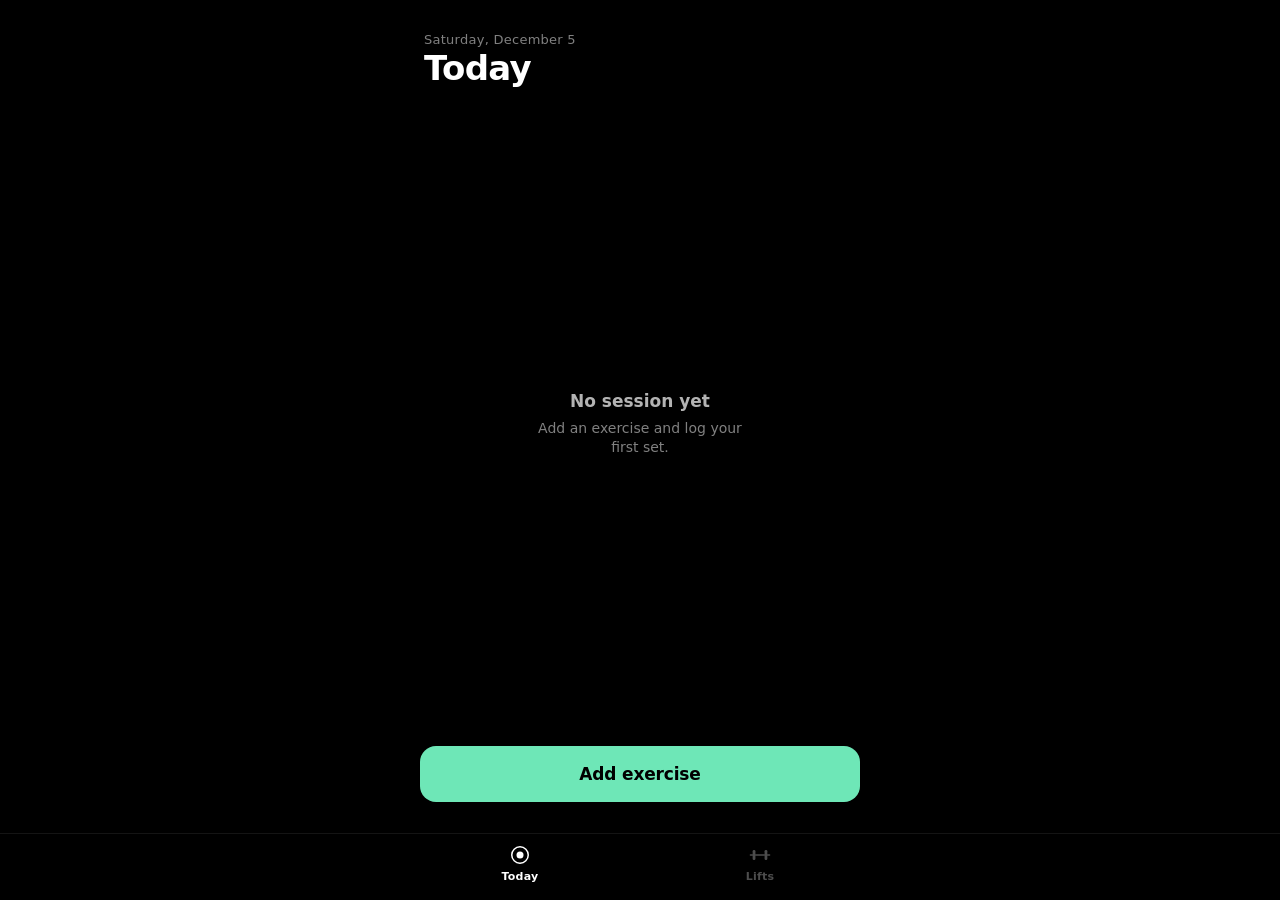
==== public/tiles/train.html @ d694b8c1 "Add offline workout app and wire it into the Train dashboard tile - index.html: single-file offline " ====
<!doctype html>
<html lang="en">
<head>
  <meta charset="utf-8" />
  <meta name="viewport" content="width=device-width, initial-scale=1, viewport-fit=cover" />
  <meta name="theme-color" content="#000000" />
  <title>Workout</title>
  <style>
    /* ---- Theme tokens ---------------------------------------------------- */
    :root {
      --bg: #000000;
      --mint: #6EE7B7;
      --mint-soft: rgba(110, 231, 183, 0.10);
      --amber: #FBBF24;
      --amber-soft: rgba(251, 191, 36, 0.10);
      --text: #FFFFFF;
      --muted: rgba(255, 255, 255, 0.5);
      --faint: rgba(255, 255, 255, 0.3);
      --hairline: rgba(255, 255, 255, 0.08);
      --card: rgba(255, 255, 255, 0.03);
      --radius: 18px;
      --pad: 20px;
      font-family: 'Inter', -apple-system, BlinkMacSystemFont, 'Segoe UI', system-ui, sans-serif;
    }

    * { box-sizing: border-box; -webkit-tap-highlight-color: transparent; }

    html, body {
      margin: 0;
      padding: 0;
      background: var(--bg);
      color: var(--text);
      min-height: 100%;
    }

    body {
      font-family: inherit;
      -webkit-font-smoothing: antialiased;
      text-rendering: optimizeLegibility;
      overscroll-behavior-y: none;
    }

    button {
      font-family: inherit;
      color: inherit;
      background: none;
      border: none;
      padding: 0;
      cursor: pointer;
    }
    button:active { opacity: 0.7; }

    input {
      font-family: inherit;
      color: var(--text);
      background: none;
      border: none;
      outline: none;
    }

    /* ---- App frame ------------------------------------------------------- */
    .app {
      max-width: 480px;
      margin: 0 auto;
      min-height: 100dvh;
      padding: max(env(safe-area-inset-top), 8px) var(--pad)
               calc(max(env(safe-area-inset-bottom), 12px) + 86px);
      display: flex;
      flex-direction: column;
    }
    .app.no-tabs { padding-bottom: max(env(safe-area-inset-bottom), 28px); }

    main { flex: 1; display: flex; flex-direction: column; }

    /* ---- Title bars ------------------------------------------------------ */
    .titlebar { padding: 24px 4px 20px; }

    .titlebar .eyebrow {
      font-size: 13px;
      font-weight: 500;
      letter-spacing: 0.02em;
      color: var(--muted);
      margin: 0 0 4px;
    }

    .titlebar h1 {
      font-size: 34px;
      font-weight: 800;
      letter-spacing: -0.02em;
      margin: 0;
      line-height: 1.05;
      overflow-wrap: anywhere;
    }

    .backbtn {
      display: inline-flex;
      align-items: center;
      gap: 2px;
      min-height: 44px;
      padding: 0 4px;
      margin: 8px 0 0 -4px;
      font-size: 15px;
      font-weight: 500;
      color: var(--muted);
    }
    .backbtn svg { display: block; }

    /* ---- Tab bar ---------------------------------------------------------- */
    .tabbar {
      position: fixed;
      left: 0; right: 0; bottom: 0;
      z-index: 5;
      background: rgba(0, 0, 0, 0.92);
      backdrop-filter: blur(16px);
      -webkit-backdrop-filter: blur(16px);
      border-top: 1px solid var(--hairline);
    }
    .tabbar .inner {
      max-width: 480px;
      margin: 0 auto;
      display: grid;
      grid-template-columns: 1fr 1fr;
      padding-bottom: max(env(safe-area-inset-bottom), 8px);
    }
    .tabbar button {
      display: flex;
      flex-direction: column;
      align-items: center;
      gap: 4px;
      padding: 10px 0 6px;
      font-size: 11px;
      font-weight: 600;
      letter-spacing: 0.02em;
      color: var(--faint);
      min-height: 58px;
    }
    .tabbar button.on { color: var(--text); }
    .tabbar svg { display: block; }

    /* ---- Cards ------------------------------------------------------------ */
    .card {
      background: var(--card);
      border: 1px solid var(--hairline);
      border-radius: var(--radius);
      padding: 18px;
      margin-bottom: 16px;
    }

    .card-label {
      font-size: 12px;
      font-weight: 600;
      letter-spacing: 0.08em;
      text-transform: uppercase;
      color: var(--faint);
      margin: 0 0 14px;
    }

    /* ---- Lifts list -------------------------------------------------------- */
    .ex-row {
      display: flex;
      align-items: center;
      width: 100%;
      text-align: left;
      gap: 14px;
      background: var(--card);
      border: 1px solid var(--hairline);
      border-radius: var(--radius);
      padding: 18px;
      margin-bottom: 12px;
      min-height: 76px;
    }
    .ex-row .ex-name { font-size: 17px; font-weight: 600; letter-spacing: -0.01em; }
    .ex-row .ex-sub { font-size: 13px; color: var(--muted); margin-top: 3px; }
    .ex-row .ex-main { flex: 1; min-width: 0; }
    .ex-row .ex-best { text-align: right; flex-shrink: 0; }
    .ex-row .ex-best .num {
      font-size: 20px; font-weight: 700; letter-spacing: -0.01em;
      font-variant-numeric: tabular-nums;
    }
    .ex-row .ex-best .lbl {
      font-size: 11px; font-weight: 500; letter-spacing: 0.06em;
      text-transform: uppercase; color: var(--faint); margin-top: 2px;
    }
    .ex-row .chev { color: var(--faint); flex-shrink: 0; }

    /* ---- Buttons ----------------------------------------------------------- */
    .btn-primary {
      display: block;
      width: 100%;
      min-height: 56px;
      border-radius: 16px;
      background: var(--mint);
      color: #000;
      font-size: 17px;
      font-weight: 700;
      letter-spacing: -0.01em;
    }

    .btn-outline {
      display: block;
      width: 100%;
      min-height: 56px;
      border-radius: 16px;
      border: 1px solid var(--hairline);
      color: var(--muted);
      font-size: 16px;
      font-weight: 600;
    }

    .btn-quiet {
      display: block;
      width: 100%;
      min-height: 48px;
      font-size: 14px;
      font-weight: 500;
      color: var(--faint);
      margin-top: 8px;
    }

    /* ---- Session (Today) cards ---------------------------------------------- */
    .sess-card { padding: 6px 18px; }

    .sess-head {
      display: flex;
      align-items: center;
      gap: 8px;
      width: 100%;
      text-align: left;
      padding: 14px 0;
      min-height: 64px;
    }
    .sess-head .t { flex: 1; min-width: 0; }
    .sess-head .nm { font-size: 17px; font-weight: 600; letter-spacing: -0.01em; }
    .sess-head .sb { font-size: 13px; color: var(--muted); margin-top: 3px; font-variant-numeric: tabular-nums; }
    .icon-btn {
      width: 44px;
      min-height: 44px;
      display: flex;
      align-items: center;
      justify-content: center;
      color: var(--faint);
      flex-shrink: 0;
      margin-right: -10px;
    }

    .sess-sets { padding-bottom: 6px; }
    .sess-logger { padding: 4px 0 16px; }

    /* ---- Set rows & badges ----------------------------------------------------- */
    .set-row {
      display: flex;
      align-items: center;
      gap: 10px;
      min-height: 52px;
      padding: 4px 12px;
      margin: 2px -12px;
      border-radius: 12px;
    }
    .set-row .set-num {
      font-size: 19px;
      font-weight: 700;
      letter-spacing: -0.01em;
      font-variant-numeric: tabular-nums;
    }
    .set-row .set-sp { flex: 1; }
    .set-row .set-time {
      font-size: 12px;
      color: var(--faint);
      font-variant-numeric: tabular-nums;
    }
    .set-row .set-del {
      width: 44px;
      min-height: 44px;
      margin-right: -14px;
      font-size: 15px;
      color: rgba(255, 255, 255, 0.22);
    }

    .badge {
      font-size: 10px;
      font-weight: 700;
      letter-spacing: 0.1em;
      border-radius: 999px;
      padding: 4px 9px;
      flex-shrink: 0;
    }
    .badge.pr    { color: var(--amber); border: 1px solid rgba(251, 191, 36, 0.4); }
    .badge.beat  { color: var(--mint);  border: 1px solid rgba(110, 231, 183, 0.4); }
    .badge.quiet { color: var(--faint); border: 1px solid var(--hairline); }

    .set-row.g-pr   { background: var(--amber-soft); }
    .set-row.g-pr .set-num   { color: var(--amber); }
    .set-row.g-beat { background: var(--mint-soft); }
    .set-row.g-beat .set-num { color: var(--mint); }

    @keyframes flashMint  { 0% { transform: scale(0.97); background: rgba(110, 231, 183, 0.30); } 100% { transform: scale(1); background: var(--mint-soft); } }
    @keyframes flashAmber { 0% { transform: scale(0.97); background: rgba(251, 191, 36, 0.30); } 100% { transform: scale(1); background: var(--amber-soft); } }
    @keyframes flashPlain { 0% { transform: scale(0.98); background: rgba(255, 255, 255, 0.08); } 100% { transform: scale(1); background: transparent; } }
    .set-row.fl-beat  { animation: flashMint  0.6s cubic-bezier(0.2, 0.8, 0.2, 1); }
    .set-row.fl-pr    { animation: flashAmber 0.6s cubic-bezier(0.2, 0.8, 0.2, 1); }
    .set-row.fl-quiet { animation: flashPlain 0.5s cubic-bezier(0.2, 0.8, 0.2, 1); }

    /* ---- Logger fields ------------------------------------------------------------ */
    .chip {
      display: inline-flex;
      align-items: baseline;
      gap: 7px;
      border: 1px solid var(--hairline);
      border-radius: 999px;
      padding: 8px 14px;
      margin-bottom: 16px;
      font-size: 13px;
      color: var(--muted);
    }
    .chip b {
      font-size: 15px;
      font-weight: 700;
      color: var(--text);
      font-variant-numeric: tabular-nums;
    }

    .field { margin-bottom: 14px; }
    .field-head {
      display: flex;
      align-items: center;
      justify-content: space-between;
      margin-bottom: 8px;
    }
    .field-label {
      font-size: 12px;
      font-weight: 600;
      letter-spacing: 0.08em;
      text-transform: uppercase;
      color: var(--faint);
    }

    .seg {
      display: inline-flex;
      border: 1px solid var(--hairline);
      border-radius: 10px;
      overflow: hidden;
    }
    .seg button {
      min-width: 44px;
      min-height: 32px;
      padding: 0 10px;
      font-size: 12px;
      font-weight: 600;
      color: var(--faint);
    }
    .seg button.on { background: rgba(255, 255, 255, 0.08); color: var(--text); }

    .stepper { display: flex; align-items: stretch; gap: 10px; }
    .stepper .stp {
      width: 56px;
      min-height: 54px;
      flex-shrink: 0;
      border: 1px solid var(--hairline);
      border-radius: 14px;
      font-size: 26px;
      font-weight: 500;
      color: var(--muted);
      line-height: 1;
    }
    .stepper input {
      flex: 1;
      min-width: 0;
      text-align: center;
      font-size: 28px;
      font-weight: 800;
      letter-spacing: -0.01em;
      font-variant-numeric: tabular-nums;
      border: 1px solid var(--hairline);
      border-radius: 14px;
      min-height: 54px;
    }

    /* ---- Progress / chart ---------------------------------------------------- */
    .readout { margin-bottom: 6px; }
    .readout .ro-num {
      font-size: 34px;
      font-weight: 800;
      letter-spacing: -0.02em;
      color: var(--mint);
      font-variant-numeric: tabular-nums;
      line-height: 1.1;
    }
    .readout .ro-sub { font-size: 13px; color: var(--muted); margin-top: 3px; }

    .chart-wrap {
      touch-action: none;
      user-select: none;
      -webkit-user-select: none;
      margin: 4px -4px 6px;
    }
    .chart-wrap svg { display: block; }

    .stats {
      display: grid;
      grid-template-columns: 1fr 1fr;
      gap: 12px;
      margin-top: 14px;
      padding-top: 16px;
      border-top: 1px solid var(--hairline);
    }
    .stat .lbl {
      font-size: 11px;
      font-weight: 600;
      letter-spacing: 0.08em;
      text-transform: uppercase;
      color: var(--faint);
      margin-bottom: 4px;
    }
    .stat .num {
      font-size: 24px;
      font-weight: 800;
      letter-spacing: -0.01em;
      font-variant-numeric: tabular-nums;
    }
    .stat .num.win { color: var(--mint); }
    .stat .sub { font-size: 12px; color: var(--muted); margin-top: 2px; }

    /* ---- History ---------------------------------------------------------------- */
    .day-head {
      font-size: 12px;
      font-weight: 600;
      letter-spacing: 0.08em;
      text-transform: uppercase;
      color: var(--faint);
      margin: 18px 0 4px;
    }
    .day-head:first-child { margin-top: 0; }

    /* ---- Celebration -------------------------------------------------------------- */
    @keyframes rise {
      from { opacity: 0; transform: translateY(14px); }
      to   { opacity: 1; transform: none; }
    }
    .rise { animation: rise 0.55s cubic-bezier(0.2, 0.8, 0.2, 1) both; }

    .cele-head { padding: 56px 4px 28px; }
    .cele-head .eyebrow {
      font-size: 13px;
      font-weight: 600;
      letter-spacing: 0.1em;
      text-transform: uppercase;
      color: var(--muted);
      margin: 0 0 6px;
    }
    .cele-head h1 {
      font-size: 40px;
      font-weight: 800;
      letter-spacing: -0.02em;
      margin: 0;
      line-height: 1.05;
    }

    .cele-vol { padding: 0 4px 28px; }
    .cele-vol .num {
      font-size: 56px;
      font-weight: 800;
      letter-spacing: -0.03em;
      color: var(--mint);
      font-variant-numeric: tabular-nums;
      line-height: 1;
    }
    .cele-vol .lbl { font-size: 14px; color: var(--muted); margin-top: 8px; }

    .cele-row {
      display: flex;
      align-items: center;
      gap: 12px;
      min-height: 56px;
      padding: 8px 0;
    }
    .cele-row + .cele-row { border-top: 1px solid var(--hairline); }
    .cele-row .nm { flex: 1; min-width: 0; font-size: 15px; font-weight: 600; }
    .cele-row .val {
      font-size: 17px;
      font-weight: 700;
      font-variant-numeric: tabular-nums;
      text-align: right;
    }
    .cele-row .val .from {
      font-size: 13px;
      font-weight: 500;
      color: var(--faint);
      margin-right: 8px;
    }
    .cele-row .val.c-pr   { color: var(--amber); }
    .cele-row .val.c-beat { color: var(--mint); }
    .cele-row .sub { font-size: 12px; color: var(--muted); margin-top: 2px; font-weight: 400; }

    /* ---- Empty state -------------------------------------------------------------- */
    .empty {
      flex: 1;
      display: flex;
      flex-direction: column;
      align-items: center;
      justify-content: center;
      text-align: center;
      gap: 8px;
      padding: 48px 24px;
      color: var(--muted);
    }
    .empty .empty-title { font-size: 17px; font-weight: 600; color: rgba(255, 255, 255, 0.7); }
    .empty .empty-sub { font-size: 14px; max-width: 26ch; line-height: 1.4; }

    .quiet-note {
      font-size: 13px;
      color: var(--faint);
      text-align: center;
      padding: 10px 0;
    }

    /* ---- Bottom sheet --------------------------------------------------------------- */
    .overlay { position: fixed; inset: 0; background: rgba(0, 0, 0, 0.6); z-index: 10; }
    .sheet {
      position: fixed;
      left: 0; right: 0; bottom: 0;
      max-width: 480px;
      margin: 0 auto;
      background: #000;
      border: 1px solid var(--hairline);
      border-bottom: none;
      border-radius: 24px 24px 0 0;
      padding: 24px var(--pad) max(env(safe-area-inset-bottom), 28px);
      z-index: 11;
      max-height: 80dvh;
      overflow-y: auto;
    }
    .sheet h2 { font-size: 21px; font-weight: 700; letter-spacing: -0.01em; margin: 0 0 18px; }
    .sheet .name-input {
      width: 100%;
      min-height: 56px;
      border: 1px solid var(--hairline);
      border-radius: 14px;
      padding: 0 16px;
      font-size: 17px;
      font-weight: 600;
      margin-bottom: 16px;
    }
    .sheet .name-input::placeholder { color: var(--faint); font-weight: 400; }
    .sheet .lib-row {
      display: flex;
      align-items: center;
      width: 100%;
      text-align: left;
      gap: 12px;
      min-height: 56px;
      padding: 6px 2px;
      border-bottom: 1px solid var(--hairline);
    }
    .sheet .lib-row .nm { flex: 1; font-size: 16px; font-weight: 600; }
    .sheet .sect {
      font-size: 11px;
      font-weight: 600;
      letter-spacing: 0.08em;
      text-transform: uppercase;
      color: var(--faint);
      margin: 18px 0 8px;
    }
    .sugg { display: flex; flex-wrap: wrap; gap: 8px; margin-bottom: 20px; }
    .sugg button {
      border: 1px solid var(--hairline);
      border-radius: 999px;
      padding: 0 16px;
      min-height: 42px;
      font-size: 14px;
      font-weight: 500;
      color: var(--muted);
    }

    /* ---- Exercise library ---------------------------------------------------------- */
    .sheet.lib { padding-top: 0; }
    .lib-head {
      position: sticky;
      top: 0;
      background: #000;
      padding: 22px 0 10px;
      margin-bottom: 2px;
      z-index: 3;
    }
    .lib-head h2 { margin: 0 0 12px; }
    .lib-searchwrap { position: relative; }
    .lib-search {
      width: 100%;
      min-height: 50px;
      border: 1px solid var(--hairline);
      border-radius: 14px;
      padding: 0 44px 0 16px;
      font-size: 16px;
      font-weight: 500;
      background: rgba(255, 255, 255, 0.03);
    }
    .lib-search::placeholder { color: var(--faint); font-weight: 400; }
    .lib-searchwrap svg {
      position: absolute;
      right: 15px; top: 50%;
      transform: translateY(-50%);
      color: var(--faint);
      pointer-events: none;
    }
    .lib-row .grp { display: block; font-size: 12px; color: var(--faint); margin-top: 3px; font-weight: 500; }
    .lib-row .go { color: var(--faint); flex-shrink: 0; }
    .lib-empty { color: var(--muted); font-size: 14px; padding: 18px 2px; line-height: 1.4; }
    .lib-create { margin-top: 14px; }

    /* ---- Exercise info (how-to + diagram) ------------------------------------------- */
    .info-back {
      display: inline-flex;
      align-items: center;
      gap: 4px;
      min-height: 40px;
      margin: -2px 0 4px -2px;
      font-size: 14px;
      font-weight: 500;
      color: var(--muted);
    }
    .info-title { font-size: 23px; font-weight: 800; letter-spacing: -0.02em; margin: 2px 0 3px; }
    .info-sub { font-size: 13px; font-weight: 600; color: var(--mint); margin-bottom: 8px; }
    .figs { display: flex; justify-content: center; gap: 26px; padding: 10px 0 16px; }
    .fig { display: flex; flex-direction: column; align-items: center; gap: 7px; }
    .fig svg { height: 150px; width: auto; display: block; }
    .fig .cap {
      font-size: 10px; font-weight: 700; letter-spacing: 0.12em;
      text-transform: uppercase; color: var(--faint);
    }
    .how { list-style: none; counter-reset: step; padding: 0; margin: 4px 0 22px; }
    .how li {
      counter-increment: step;
      display: flex;
      align-items: flex-start;
      gap: 13px;
      padding: 12px 0;
      border-top: 1px solid var(--hairline);
      font-size: 15px;
      line-height: 1.45;
      color: rgba(255, 255, 255, 0.85);
    }
    .how li:first-child { border-top: none; }
    .how li::before {
      content: counter(step);
      flex-shrink: 0;
      width: 26px; height: 26px;
      border-radius: 999px;
      border: 1px solid rgba(110, 231, 183, 0.4);
      color: var(--mint);
      font-size: 13px; font-weight: 700;
      display: flex; align-items: center; justify-content: center;
    }
    .info-note { font-size: 14px; color: var(--muted); line-height: 1.4; padding: 6px 0 22px; }
  </style>
</head>
<body>
  <div class="app" id="app"></div>

  <script>
  'use strict';

  /* ================= Data ================= */

  const KEY = 'workout.v1';
  const SUGGESTIONS = ['Bench Press', 'Squat', 'Deadlift', 'Overhead Press', 'Barbell Row', 'Pull-Up'];

  // Ordered muscle groups for the library.
  const GROUPS = ['Chest', 'Back', 'Legs', 'Shoulders', 'Arms', 'Core'];

  // Built-in exercise library: name, group, worked muscles (diagram keys), a one-line
  // muscle summary, and a 3-step how-to. Muscle keys map to regions in bodyDiagram().
  const CATALOG = [
    // ---- Chest ----
    { name: 'Bench Press', group: 'Chest', muscles: ['chest', 'triceps'], sub: 'Chest · Triceps',
      how: ['Lie flat and grip the bar just wider than your shoulders.', 'Lower it to your mid-chest with elbows tucked to about 45°.', 'Press up and slightly back until your arms lock out.'] },
    { name: 'Incline Bench Press', group: 'Chest', muscles: ['chest', 'delts'], sub: 'Upper Chest · Shoulders',
      how: ['Set the bench to about 30° and grip slightly wider than your shoulders.', 'Lower the bar to your upper chest.', 'Drive up until your arms are straight over your collarbone.'] },
    { name: 'Dumbbell Press', group: 'Chest', muscles: ['chest', 'triceps'], sub: 'Chest · Triceps',
      how: ['Lie back holding a dumbbell in each hand at chest level.', 'Press both up until they nearly touch overhead.', 'Lower under control until you feel a stretch.'] },
    { name: 'Push-Up', group: 'Chest', muscles: ['chest', 'triceps', 'abs'], sub: 'Chest · Core',
      how: ['Hands under your shoulders, body in one straight line.', 'Lower until your chest is just above the floor.', 'Push back up without letting your hips sag.'] },
    { name: 'Chest Fly', group: 'Chest', muscles: ['chest'], sub: 'Chest',
      how: ['Lie back holding a dumbbell in each hand above your chest.', 'Open your arms wide in an arc with a slight elbow bend.', 'Squeeze your chest to bring them back together.'] },
    { name: 'Dip', group: 'Chest', muscles: ['chest', 'triceps'], sub: 'Lower Chest · Triceps',
      how: ['Support yourself on parallel bars with arms straight.', 'Lean forward slightly and lower until your elbows reach ~90°.', 'Press back up to the top.'] },
    // ---- Back ----
    { name: 'Deadlift', group: 'Back', muscles: ['lowerback', 'glutes', 'hams', 'traps'], sub: 'Posterior Chain',
      how: ['Stand mid-foot under the bar, gripping just outside your shins.', 'Brace, keep a flat back, and drive the floor away.', 'Stand tall, then lower the bar along your legs.'] },
    { name: 'Barbell Row', group: 'Back', muscles: ['lats', 'traps', 'biceps'], sub: 'Back · Biceps',
      how: ['Hinge forward with a flat back, the bar hanging at your knees.', 'Pull it to your lower ribs, leading with your elbows.', 'Lower under control and repeat.'] },
    { name: 'Pull-Up', group: 'Back', muscles: ['lats', 'biceps'], sub: 'Lats · Biceps',
      how: ['Hang from the bar with an overhand, shoulder-width grip.', 'Pull your chest toward the bar, driving your elbows down.', 'Lower all the way back to a full hang.'] },
    { name: 'Lat Pulldown', group: 'Back', muscles: ['lats', 'biceps'], sub: 'Lats · Biceps',
      how: ['Sit with your thighs anchored, gripping the bar wider than your shoulders.', 'Pull it to your upper chest, squeezing your back.', 'Let it rise back up under control.'] },
    { name: 'Seated Row', group: 'Back', muscles: ['lats', 'traps', 'biceps'], sub: 'Back · Biceps',
      how: ['Sit tall holding the handle, a slight bend in your knees.', 'Pull to your stomach, driving your elbows back.', 'Extend your arms without rounding your back.'] },
    { name: 'Face Pull', group: 'Back', muscles: ['delts', 'traps'], sub: 'Rear Delts · Traps',
      how: ['Set a cable at face height with a rope handle.', 'Pull toward your forehead, splitting the rope apart.', 'Squeeze your rear shoulders, then return slowly.'] },
    // ---- Legs ----
    { name: 'Squat', group: 'Legs', muscles: ['quads', 'glutes'], sub: 'Quads · Glutes',
      how: ['Rest the bar on your upper back, feet shoulder-width.', 'Sit down and back until your thighs reach parallel.', 'Drive up through your heels to stand.'] },
    { name: 'Front Squat', group: 'Legs', muscles: ['quads', 'abs'], sub: 'Quads · Core',
      how: ['Rack the bar across the front of your shoulders, elbows high.', 'Squat straight down, keeping your torso upright.', 'Stand back up, keeping your chest tall.'] },
    { name: 'Leg Press', group: 'Legs', muscles: ['quads', 'glutes'], sub: 'Quads · Glutes',
      how: ['Sit with your feet shoulder-width on the platform.', 'Lower until your knees reach about 90°.', 'Press back up without locking out hard.'] },
    { name: 'Romanian Deadlift', group: 'Legs', muscles: ['hams', 'glutes', 'lowerback'], sub: 'Hamstrings · Glutes',
      how: ['Hold the bar at your hips, knees slightly bent.', 'Push your hips back, lowering the bar down your legs.', 'Feel the hamstring stretch, then pull your hips forward.'] },
    { name: 'Lunge', group: 'Legs', muscles: ['quads', 'glutes'], sub: 'Quads · Glutes',
      how: ['Step forward into a split stance.', 'Lower until both knees are about 90°.', 'Push through your front heel back to standing.'] },
    { name: 'Leg Curl', group: 'Legs', muscles: ['hams'], sub: 'Hamstrings',
      how: ['Lie or sit with the pad against your lower calves.', 'Curl your heels toward your glutes.', 'Lower slowly to a full stretch.'] },
    { name: 'Calf Raise', group: 'Legs', muscles: ['calves'], sub: 'Calves',
      how: ['Stand with the balls of your feet on an edge.', 'Rise up onto your toes as high as you can.', 'Lower your heels below the step for a full stretch.'] },
    // ---- Shoulders ----
    { name: 'Overhead Press', group: 'Shoulders', muscles: ['delts', 'triceps'], sub: 'Shoulders · Triceps',
      how: ['Hold the bar at your collarbone, hands just outside your shoulders.', 'Press straight overhead, moving your head back slightly.', 'Lock out with the bar over your ears, then lower.'] },
    { name: 'Dumbbell Shoulder Press', group: 'Shoulders', muscles: ['delts', 'triceps'], sub: 'Shoulders · Triceps',
      how: ['Sit holding a dumbbell at each shoulder.', 'Press both overhead until they nearly meet.', 'Lower under control to ear height.'] },
    { name: 'Lateral Raise', group: 'Shoulders', muscles: ['delts'], sub: 'Side Delts',
      how: ['Stand holding a dumbbell in each hand at your sides.', 'Raise them out to the sides to shoulder height.', 'Lower slowly, leading with your elbows.'] },
    { name: 'Rear Delt Fly', group: 'Shoulders', muscles: ['delts', 'traps'], sub: 'Rear Delts',
      how: ['Hinge forward holding a dumbbell in each hand.', 'Raise your arms out to the sides, squeezing your shoulder blades.', 'Lower under control.'] },
    { name: 'Arnold Press', group: 'Shoulders', muscles: ['delts', 'triceps'], sub: 'Shoulders · Triceps',
      how: ['Start with dumbbells at your chest, palms facing you.', 'Rotate and press overhead until your palms face forward.', 'Reverse the path back to the start.'] },
    // ---- Arms ----
    { name: 'Barbell Curl', group: 'Arms', muscles: ['biceps'], sub: 'Biceps',
      how: ['Stand holding the bar with an underhand, shoulder-width grip.', 'Curl to your chest, keeping your elbows pinned.', 'Lower slowly without swinging.'] },
    { name: 'Dumbbell Curl', group: 'Arms', muscles: ['biceps'], sub: 'Biceps',
      how: ['Hold a dumbbell in each hand, arms at your sides.', 'Curl up, keeping your elbows still.', 'Lower all the way down.'] },
    { name: 'Hammer Curl', group: 'Arms', muscles: ['biceps', 'forearms'], sub: 'Biceps · Forearms',
      how: ['Hold the dumbbells with your palms facing each other.', 'Curl up, keeping that neutral grip.', 'Lower under control.'] },
    { name: 'Tricep Pushdown', group: 'Arms', muscles: ['triceps'], sub: 'Triceps',
      how: ['Grip a high cable with your elbows tucked at your sides.', 'Push down until your arms are straight.', 'Let it rise back up to about 90° only.'] },
    { name: 'Skullcrusher', group: 'Arms', muscles: ['triceps'], sub: 'Triceps',
      how: ['Lie back holding the bar over your forehead.', 'Bend at the elbows to lower it toward your head.', 'Extend back up, keeping your upper arms still.'] },
    { name: 'Close-Grip Bench', group: 'Arms', muscles: ['triceps', 'chest'], sub: 'Triceps · Chest',
      how: ['Lie back and grip the bar about shoulder-width.', 'Lower to your lower chest with your elbows tucked.', 'Press up, focusing on your triceps.'] },
    // ---- Core ----
    { name: 'Plank', group: 'Core', muscles: ['abs', 'obliques'], sub: 'Core',
      how: ['Rest on your forearms and toes, body in a straight line.', 'Brace your abs and squeeze your glutes.', 'Hold steady, not letting your hips rise or drop.'] },
    { name: 'Hanging Leg Raise', group: 'Core', muscles: ['abs'], sub: 'Lower Abs',
      how: ['Hang from a bar with straight arms.', 'Raise your legs until they are at least parallel to the floor.', 'Lower slowly without swinging.'] },
    { name: 'Cable Crunch', group: 'Core', muscles: ['abs'], sub: 'Abs',
      how: ['Kneel below a high cable, holding the rope at your head.', 'Crunch down by rounding your spine, elbows toward your thighs.', 'Rise back up under control.'] },
    { name: 'Russian Twist', group: 'Core', muscles: ['obliques', 'abs'], sub: 'Obliques',
      how: ['Sit leaning back slightly with your feet off the floor.', 'Rotate your torso to tap the floor on each side.', 'Keep the motion controlled and steady.'] },
  ];

  // Small front/back figure with the worked muscles lit in mint.
  function bodyDiagram(muscles) {
    const on = new Set(muscles);
    const c = k => (on.has(k) ? 'var(--mint)' : 'rgba(255, 255, 255, 0.08)');
    const dim = 'rgba(255, 255, 255, 0.08)';
    const ln = 'rgba(255, 255, 255, 0.16)';
    const sw = 'stroke="rgba(255, 255, 255, 0.18)" stroke-width="0.8"';
    const front = `
      <svg viewBox="0 0 120 168" fill="none" aria-hidden="true">
        <circle cx="60" cy="14" r="9" stroke="${ln}" stroke-width="1.4"/>
        <rect x="55" y="21" width="10" height="7" rx="3" fill="${ln}"/>
        <ellipse cx="41" cy="39" rx="10" ry="8" fill="${c('delts')}" ${sw}/>
        <ellipse cx="79" cy="39" rx="10" ry="8" fill="${c('delts')}" ${sw}/>
        <rect x="46" y="33" width="13" height="16" rx="5" fill="${c('chest')}" ${sw}/>
        <rect x="61" y="33" width="13" height="16" rx="5" fill="${c('chest')}" ${sw}/>
        <ellipse cx="32" cy="57" rx="6" ry="12" fill="${c('biceps')}" ${sw}/>
        <ellipse cx="88" cy="57" rx="6" ry="12" fill="${c('biceps')}" ${sw}/>
        <ellipse cx="27" cy="82" rx="5" ry="13" fill="${c('forearms')}" ${sw}/>
        <ellipse cx="93" cy="82" rx="5" ry="13" fill="${c('forearms')}" ${sw}/>
        <rect x="51" y="51" width="18" height="34" rx="5" fill="${c('abs')}" ${sw}/>
        <rect x="44" y="53" width="6" height="27" rx="3" fill="${c('obliques')}" ${sw}/>
        <rect x="70" y="53" width="6" height="27" rx="3" fill="${c('obliques')}" ${sw}/>
        <rect x="49" y="90" width="11" height="35" rx="5" fill="${c('quads')}" ${sw}/>
        <rect x="60" y="90" width="11" height="35" rx="5" fill="${c('quads')}" ${sw}/>
        <rect x="50" y="127" width="9" height="30" rx="4" fill="${dim}" ${sw}/>
        <rect x="61" y="127" width="9" height="30" rx="4" fill="${dim}" ${sw}/>
      </svg>`;
    const back = `
      <svg viewBox="0 0 120 168" fill="none" aria-hidden="true">
        <circle cx="60" cy="14" r="9" stroke="${ln}" stroke-width="1.4"/>
        <rect x="55" y="21" width="10" height="7" rx="3" fill="${ln}"/>
        <ellipse cx="41" cy="39" rx="10" ry="8" fill="${c('delts')}" ${sw}/>
        <ellipse cx="79" cy="39" rx="10" ry="8" fill="${c('delts')}" ${sw}/>
        <rect x="48" y="31" width="24" height="15" rx="6" fill="${c('traps')}" ${sw}/>
        <polygon points="50,45 45,60 54,75 55,49" fill="${c('lats')}" ${sw}/>
        <polygon points="70,45 75,60 66,75 65,49" fill="${c('lats')}" ${sw}/>
        <ellipse cx="32" cy="57" rx="6" ry="12" fill="${c('triceps')}" ${sw}/>
        <ellipse cx="88" cy="57" rx="6" ry="12" fill="${c('triceps')}" ${sw}/>
        <ellipse cx="27" cy="82" rx="5" ry="13" fill="${dim}" ${sw}/>
        <ellipse cx="93" cy="82" rx="5" ry="13" fill="${dim}" ${sw}/>
        <rect x="52" y="72" width="16" height="14" rx="4" fill="${c('lowerback')}" ${sw}/>
        <ellipse cx="54" cy="95" rx="8" ry="8" fill="${c('glutes')}" ${sw}/>
        <ellipse cx="66" cy="95" rx="8" ry="8" fill="${c('glutes')}" ${sw}/>
        <rect x="49" y="104" width="11" height="26" rx="5" fill="${c('hams')}" ${sw}/>
        <rect x="60" y="104" width="11" height="26" rx="5" fill="${c('hams')}" ${sw}/>
        <ellipse cx="54" cy="142" rx="5" ry="11" fill="${c('calves')}" ${sw}/>
        <ellipse cx="66" cy="142" rx="5" ry="11" fill="${c('calves')}" ${sw}/>
      </svg>`;
    return `<div class="figs">
      <div class="fig">${front}<span class="cap">Front</span></div>
      <div class="fig">${back}<span class="cap">Back</span></div>
    </div>`;
  }

  // Persistence. Inside the Vitality dashboard this tile runs in a sandboxed frame
  // with NO localStorage, so it persists through the host bridge (window.Vitality,
  // injected by tileBridge). Opened standalone (no bridge present) it falls back to
  // localStorage, so the same file still works on its own.
  const STORE = (() => {
    const V = (typeof window !== 'undefined') ? window.Vitality : null;
    if (V && typeof V.save === 'function' && typeof V.load === 'function') {
      return { load: () => V.load(), save: (d) => { try { V.save(d); } catch (e) { /* ignore */ } } };
    }
    return {
      load: () => { try { return JSON.parse(localStorage.getItem(KEY)); } catch (e) { return null; } },
      save: (d) => { try { localStorage.setItem(KEY, JSON.stringify(d)); } catch (e) { /* ignore */ } },
    };
  })();

  // db is populated by boot() once the store resolves; start with a safe empty shape.
  let db = { exercises: [], unit: 'lb', sessions: [], today: null, view: { name: 'today' } };

  // Normalise whatever the store returns (the bridge hands back [] when empty).
  function normalize(d) {
    if (!d || Array.isArray(d) || !Array.isArray(d.exercises)) d = { exercises: [], unit: 'lb' };
    d.unit = d.unit || 'lb';
    d.sessions = Array.isArray(d.sessions) ? d.sessions : [];
    d.today = d.today || null;
    if (!d.view || d.view.name === 'home') d.view = { name: 'today' };
    return d;
  }

  function save() { STORE.save(db); }

  function uid() {
    return (crypto.randomUUID ? crypto.randomUUID() : Date.now() + '-' + Math.random().toString(36).slice(2));
  }

  function exById(id) { return db.exercises.find(e => e.id === id); }

  // Active session for today; discards a stale unfinished session from a past day.
  function todaySession() {
    const key = dayKey(Date.now());
    if (db.today && db.today.date !== key) { db.today = null; save(); }
    return db.today;
  }

  /* ================= Scoring & derived state ================= */

  // A set's strength score: estimated 1RM (Epley). Lets 100×8 fairly beat 105×1.
  function score(s) { return s.reps <= 1 ? s.weight : s.weight * (1 + s.reps / 30); }

  // Best set, optionally only counting sets strictly before a timestamp.
  function bestSet(ex, beforeTs) {
    let best = null;
    for (const s of ex.sets) {
      if (beforeTs !== undefined && s.ts >= beforeTs) continue;
      if (!best || score(s) > score(best)) best = s;
    }
    return best;
  }

  function dayKey(ts) {
    const d = new Date(ts);
    return d.getFullYear() + '-' + String(d.getMonth() + 1).padStart(2, '0') + '-' + String(d.getDate()).padStart(2, '0');
  }

  // Sessions = sets grouped by calendar day, oldest first, each with its top set.
  function sessionsOf(ex) {
    const map = new Map();
    for (const s of ex.sets) {
      const k = dayKey(s.ts);
      if (!map.has(k)) map.set(k, []);
      map.get(k).push(s);
    }
    return [...map.entries()]
      .map(([day, sets]) => ({
        day,
        sets: sets.sort((a, b) => a.ts - b.ts),
        top: sets.reduce((a, b) => (score(b) > score(a) ? b : a)),
      }))
      .sort((a, b) => (a.day < b.day ? -1 : 1));
  }

  // Top set of the most recent session strictly before `day`. Null if none.
  function lastTopBefore(ex, day) {
    const prev = sessionsOf(ex).filter(s => s.day < day);
    return prev.length ? prev[prev.length - 1].top : null;
  }

  // Consecutive sessions (ending at the latest) whose top set beat the session before.
  function streakOf(sessions) {
    let n = 0;
    for (let i = sessions.length - 1; i > 0; i--) {
      if (score(sessions[i].top) > score(sessions[i - 1].top)) n++;
      else break;
    }
    return n;
  }

  // Grade one set against history at the moment it was logged.
  //   pr    — beat the best set ever logged before it   (amber)
  //   beat  — beat last session's top set               (mint)
  //   first — nothing to compare against                (quiet)
  //   solid — logged, didn't beat last time             (quiet)
  function gradeSet(ex, s) {
    const prevBest = bestSet(ex, s.ts);
    if (!prevBest) return 'first';
    if (score(s) > score(prevBest)) return 'pr';
    const lastTop = lastTopBefore(ex, dayKey(s.ts));
    if (lastTop && score(s) > score(lastTop)) return 'beat';
    return 'solid';
  }

  const BADGE = {
    pr:    '<span class="badge pr">PR</span>',
    beat:  '<span class="badge beat">BEAT</span>',
    solid: '<span class="badge quiet">SOLID</span>',
    first: '<span class="badge quiet">FIRST</span>',
  };

  /* ================= Formatting ================= */

  function esc(s) {
    return String(s).replace(/[&<>"']/g, c => ({ '&': '&amp;', '<': '&lt;', '>': '&gt;', '"': '&quot;', "'": '&#39;' }[c]));
  }

  function fmtW(w) { return Number.isInteger(w) ? String(w) : String(Math.round(w * 10) / 10); }

  function fmtSet(s) { return fmtW(s.weight) + ' × ' + s.reps; }

  function fmtDayLabel(key) {
    const today = dayKey(Date.now());
    const yest = dayKey(Date.now() - 86400000);
    if (key === today) return 'Today';
    if (key === yest) return 'Yesterday';
    const [y, m, d] = key.split('-').map(Number);
    const dt = new Date(y, m - 1, d);
    const opts = { weekday: 'short', month: 'short', day: 'numeric' };
    if (y !== new Date().getFullYear()) opts.year = 'numeric';
    return dt.toLocaleDateString(undefined, opts);
  }

  function fmtTime(ts) {
    return new Date(ts).toLocaleTimeString(undefined, { hour: 'numeric', minute: '2-digit' });
  }

  /* ================= Rendering ================= */

  const app = document.getElementById('app');
  let flashSetId = null;   // set id to pulse after logging
  let expandedId = null;   // which today-card logger is open

  function render() {
    const v = db.view || { name: 'today' };
    app.classList.toggle('no-tabs', v.name === 'done');
    if (v.name === 'ex' && exById(v.id)) renderDetail(exById(v.id));
    else if (v.name === 'lifts') renderLifts();
    else if (v.name === 'done' && db.sessions.find(s => s.id === v.sid)) renderDone(db.sessions.find(s => s.id === v.sid));
    else { db.view = { name: 'today' }; renderToday(); }
  }

  function go(view) { db.view = view; save(); render(); window.scrollTo(0, 0); }

  function tabbarHtml(active) {
    return `
      <nav class="tabbar"><div class="inner">
        <button id="tabToday" class="${active === 'today' ? 'on' : ''}">
          <svg width="22" height="22" viewBox="0 0 22 22" fill="none">
            <circle cx="11" cy="11" r="8.25" stroke="currentColor" stroke-width="1.5"/>
            <circle cx="11" cy="11" r="3.5" fill="currentColor"/>
          </svg>
          Today
        </button>
        <button id="tabLifts" class="${active === 'lifts' ? 'on' : ''}">
          <svg width="24" height="22" viewBox="0 0 24 24" fill="none">
            <path d="M1.5 12h2M20.5 12h2M7.5 12h9" stroke="currentColor" stroke-width="1.5" stroke-linecap="round"/>
            <rect x="4" y="6.5" width="3" height="11" rx="1.3" fill="currentColor"/>
            <rect x="17" y="6.5" width="3" height="11" rx="1.3" fill="currentColor"/>
          </svg>
          Lifts
        </button>
      </div></nav>`;
  }

  function wireTabs() {
    const t = document.getElementById('tabToday');
    const l = document.getElementById('tabLifts');
    if (t) t.addEventListener('click', () => go({ name: 'today' }));
    if (l) l.addEventListener('click', () => go({ name: 'lifts' }));
  }

  /* ================= Today (session) ================= */

  function todaySetsOf(ex) {
    const key = dayKey(Date.now());
    return ex.sets.filter(s => dayKey(s.ts) === key).sort((a, b) => a.ts - b.ts);
  }

  function renderToday() {
    const dateStr = new Date().toLocaleDateString(undefined, { weekday: 'long', month: 'long', day: 'numeric' });
    const sess = todaySession();
    const exs = sess ? sess.exIds.map(exById).filter(Boolean) : [];
    const totalSets = exs.reduce((n, ex) => n + todaySetsOf(ex).length, 0);
    const savedToday = db.sessions.filter(s => s.date === dayKey(Date.now()));

    const cards = exs.map(ex => {
      const tSets = todaySetsOf(ex);
      const best = bestSet(ex);
      const lastTop = lastTopBefore(ex, dayKey(Date.now()));
      const open = ex.id === expandedId;
      const last = ex.sets.length ? ex.sets.reduce((a, b) => (b.ts > a.ts ? b : a)) : null;
      const defW = last ? last.weight : 45;
      const defR = last ? last.reps : 8;
      const subBits = [];
      if (lastTop) subBits.push('Last ' + fmtSet(lastTop));
      if (best) subBits.push('Best ' + fmtSet(best));

      return `
      <section class="card sess-card" data-ex="${ex.id}">
        <button class="sess-head" data-toggle="${ex.id}">
          <div class="t">
            <div class="nm">${esc(ex.name)}</div>
            <div class="sb">${subBits.length ? subBits.join(' · ') : 'First time — set the bar'}</div>
          </div>
          <span class="icon-btn" data-chart="${ex.id}" role="button" aria-label="History &amp; chart">
            <svg width="20" height="20" viewBox="0 0 20 20" fill="none">
              <path d="M3 14.5l4.2-5.2 3 3L16.8 5" stroke="currentColor" stroke-width="1.8" stroke-linecap="round" stroke-linejoin="round"/>
            </svg>
          </span>
        </button>
        ${tSets.length ? `<div class="sess-sets">
          ${tSets.map(s => {
            const g = gradeSet(ex, s);
            return `<div class="set-row g-${g} ${s.id === flashSetId ? (g === 'pr' ? 'fl-pr' : g === 'beat' ? 'fl-beat' : 'fl-quiet') : ''}">
              <div class="set-num">${fmtSet(s)}</div>
              ${BADGE[g]}
              <div class="set-sp"></div>
              <div class="set-time">${fmtTime(s.ts)}</div>
              <button class="set-del" data-del="${s.id}" data-delex="${ex.id}" aria-label="Delete set">✕</button>
            </div>`;
          }).join('')}
        </div>` : ''}
        ${open ? `<div class="sess-logger">
          <div class="field">
            <div class="field-head"><span class="field-label">Weight (${esc(db.unit)})</span></div>
            <div class="stepper">
              <button class="stp" data-wm="${ex.id}">−</button>
              <input id="w-${ex.id}" type="text" inputmode="decimal" value="${fmtW(defW)}" />
              <button class="stp" data-wp="${ex.id}">+</button>
            </div>
          </div>
          <div class="field">
            <div class="field-head"><span class="field-label">Reps</span></div>
            <div class="stepper">
              <button class="stp" data-rm="${ex.id}">−</button>
              <input id="r-${ex.id}" type="text" inputmode="numeric" value="${defR}" />
              <button class="stp" data-rp="${ex.id}">+</button>
            </div>
          </div>
          <button class="btn-primary" data-log="${ex.id}">Log set</button>
          <button class="btn-quiet" data-swap="${ex.id}">Swap exercise</button>
          ${!tSets.length ? `<button class="btn-quiet" data-remove="${ex.id}">Remove from today</button>` : ''}
        </div>` : ''}
      </section>`;
    }).join('');

    app.innerHTML = `
      <header class="titlebar">
        <p class="eyebrow">${esc(dateStr)}</p>
        <h1>Today</h1>
      </header>
      <main>
        ${exs.length ? cards : `
          <div class="empty">
            <div class="empty-title">${savedToday.length ? 'Session saved' : 'No session yet'}</div>
            <div class="empty-sub">${savedToday.length
              ? savedToday.reduce((n, s) => n + s.totals.sets, 0) + ' sets banked today. Room for more.'
              : 'Add an exercise and log your first set.'}</div>
          </div>`}
        <button class="${exs.length ? 'btn-outline' : 'btn-primary'}" id="addToSession" style="margin-top:4px">Add exercise</button>
        ${totalSets > 0 ? `<button class="btn-primary" id="finish" style="margin-top:12px">Finish session</button>` : ''}
      </main>
      ${tabbarHtml('today')}`;

    wireTabs();
    document.getElementById('addToSession').addEventListener('click', openAddToSessionSheet);
    const fin = document.getElementById('finish');
    if (fin) fin.addEventListener('click', finishSession);

    app.querySelectorAll('[data-toggle]').forEach(b =>
      b.addEventListener('click', e => {
        if (e.target.closest('[data-chart]')) return;
        const id = b.dataset.toggle;
        expandedId = (expandedId === id ? null : id);
        render();
      }));

    app.querySelectorAll('[data-chart]').forEach(b =>
      b.addEventListener('click', e => {
        e.stopPropagation();
        go({ name: 'ex', id: b.dataset.chart, from: 'today' });
      }));

    app.querySelectorAll('[data-log]').forEach(b =>
      b.addEventListener('click', () => {
        const ex = exById(b.dataset.log);
        const w = Math.max(0, parseFloat(String(document.getElementById('w-' + ex.id).value).replace(',', '.')) || 0);
        const r = Math.max(0, Math.round(parseFloat(document.getElementById('r-' + ex.id).value) || 0));
        if (w <= 0 || r <= 0) return;
        const s = { id: uid(), ts: Date.now(), weight: w, reps: r };
        ex.sets.push(s);
        flashSetId = s.id;
        save();
        render();
        flashSetId = null;
      }));

    ['wm', 'wp', 'rm', 'rp'].forEach(k => {
      app.querySelectorAll('[data-' + k + ']').forEach(b =>
        b.addEventListener('click', () => {
          const id = b.dataset[k];
          const wEl = document.getElementById('w-' + id);
          const rEl = document.getElementById('r-' + id);
          const w = Math.max(0, parseFloat(String(wEl.value).replace(',', '.')) || 0);
          const r = Math.max(0, Math.round(parseFloat(rEl.value) || 0));
          if (k === 'wm') wEl.value = fmtW(Math.max(0, w - 2.5));
          if (k === 'wp') wEl.value = fmtW(w + 2.5);
          if (k === 'rm') rEl.value = Math.max(1, r - 1);
          if (k === 'rp') rEl.value = r + 1;
        }));
    });

    app.querySelectorAll('[data-del]').forEach(b =>
      b.addEventListener('click', () => {
        const ex = exById(b.dataset.delex);
        ex.sets = ex.sets.filter(s => s.id !== b.dataset.del);
        save();
        render();
      }));

    app.querySelectorAll('[data-remove]').forEach(b =>
      b.addEventListener('click', () => {
        const sess = todaySession();
        if (sess) {
          sess.exIds = sess.exIds.filter(id => id !== b.dataset.remove);
          if (!sess.exIds.length) db.today = null;
          save();
        }
        render();
      }));

    app.querySelectorAll('[data-swap]').forEach(b =>
      b.addEventListener('click', () => openSwapSheet(exById(b.dataset.swap))));
  }

  function addExerciseToSession(ex) {
    let sess = todaySession();
    if (!sess) { sess = db.today = { date: dayKey(Date.now()), exIds: [] }; }
    if (!sess.exIds.includes(ex.id)) sess.exIds.push(ex.id);
    expandedId = ex.id;
    save();
    render();
  }

  // Find a saved exercise by name; create it (preserving any existing history) if new.
  function exByName(name) { return db.exercises.find(e => e.name.toLowerCase() === String(name).toLowerCase()); }
  function ensureExercise(name) {
    name = name.trim();
    let ex = exByName(name);
    if (!ex) { ex = { id: uid(), name, sets: [] }; db.exercises.push(ex); }
    return ex;
  }

  /* ================= Exercise library ================= */

  // Entry points — Today's "Add exercise" and Lifts' "New exercise".
  function openAddToSessionSheet() {
    openLibrary({ title: 'Add exercise', primaryLabel: 'Add to Today', onPick: addExerciseToSession });
  }
  function openNewExerciseSheet() {
    openLibrary({ title: 'New exercise', primaryLabel: 'Add to Lifts', onPick: ex => go({ name: 'ex', id: ex.id, from: 'lifts' }) });
  }

  // Searchable library sheet. opts: { title, primaryLabel, onPick(ex), excludeId }.
  function openLibrary(opts) {
    const wrap = document.createElement('div');
    wrap.innerHTML = `<div class="overlay" id="ovl"></div><div class="sheet lib" id="sheet"></div>`;
    document.body.appendChild(wrap);
    const sheet = wrap.querySelector('#sheet');
    const close = () => wrap.remove();
    wrap.querySelector('#ovl').addEventListener('click', close);

    let query = '';

    // Catalog + any custom lifts not in the catalog, minus the excluded exercise.
    function libEntries() {
      const catNames = new Set(CATALOG.map(c => c.name.toLowerCase()));
      const entries = CATALOG.map(c => ({ name: c.name, group: c.group }));
      db.exercises.forEach(e => {
        if (!catNames.has(e.name.toLowerCase())) entries.push({ name: e.name, group: 'Your lifts', custom: true });
      });
      const ex = opts.excludeId && exById(opts.excludeId);
      return ex ? entries.filter(e => e.name.toLowerCase() !== ex.name.toLowerCase()) : entries;
    }

    function rowHtml(e, showGroup) {
      return `<button class="lib-row" data-pick="${esc(e.name)}">
        <span class="nm">${esc(e.name)}${showGroup ? `<span class="grp">${esc(e.group)}</span>` : ''}</span>
        <svg class="go" width="7" height="12" viewBox="0 0 8 14" fill="none"><path d="M1 1l6 6-6 6" stroke="currentColor" stroke-width="2" stroke-linecap="round" stroke-linejoin="round"/></svg>
      </button>`;
    }

    function buildList() {
      sheet.innerHTML = `
        <div class="lib-head">
          <h2>${esc(opts.title)}</h2>
          <div class="lib-searchwrap">
            <input class="lib-search" id="libQ" type="text" placeholder="Search exercises" autocomplete="off" />
            <svg width="17" height="17" viewBox="0 0 18 18" fill="none"><circle cx="7.5" cy="7.5" r="5.5" stroke="currentColor" stroke-width="1.6"/><path d="M11.5 11.5l4 4" stroke="currentColor" stroke-width="1.6" stroke-linecap="round"/></svg>
          </div>
        </div>
        <div id="libList"></div>`;
      const listEl = sheet.querySelector('#libList');
      const inp = sheet.querySelector('#libQ');
      inp.value = query;

      function updateList() {
        const entries = libEntries();
        const byName = {};
        entries.forEach(e => { byName[e.name.toLowerCase()] = e; });
        const q = query.trim().toLowerCase();
        const matched = q ? entries.filter(e => e.name.toLowerCase().includes(q) || (e.group || '').toLowerCase().includes(q)) : entries;

        let html;
        if (q) {
          html = matched.length ? matched.map(e => rowHtml(e, true)).join('')
                                : `<div class="lib-empty">No exercise matches “${esc(query.trim())}”.</div>`;
          if (!matched.some(e => e.name.toLowerCase() === q))
            html += `<button class="btn-outline lib-create" data-create="1">Create “${esc(query.trim())}”</button>`;
        } else {
          html = GROUPS.map(g => {
            const rows = matched.filter(e => e.group === g);
            return rows.length ? `<div class="sect">${g}</div>${rows.map(e => rowHtml(e, false)).join('')}` : '';
          }).join('');
          const custom = matched.filter(e => e.group === 'Your lifts');
          if (custom.length) html += `<div class="sect">Your lifts</div>${custom.map(e => rowHtml(e, false)).join('')}`;
        }
        listEl.innerHTML = html;

        listEl.querySelectorAll('[data-pick]').forEach(b =>
          b.addEventListener('click', () => openInfo(byName[b.dataset.pick.toLowerCase()])));
        const cr = listEl.querySelector('[data-create]');
        if (cr) cr.addEventListener('click', () => { const ex = ensureExercise(query.trim()); close(); opts.onPick(ex); });
      }

      inp.addEventListener('input', () => { query = inp.value; updateList(); });
      updateList();
    }

    // How-to + muscle diagram for one exercise, with the primary add/swap action.
    function openInfo(entry) {
      if (!entry) return;
      const cat = CATALOG.find(c => c.name.toLowerCase() === entry.name.toLowerCase());
      sheet.innerHTML = `
        <button class="info-back" id="infoBack">
          <svg width="8" height="14" viewBox="0 0 8 14" fill="none"><path d="M7 1L1 7l6 6" stroke="currentColor" stroke-width="1.8" stroke-linecap="round" stroke-linejoin="round"/></svg>
          Library
        </button>
        <div class="info-title">${esc(entry.name)}</div>
        ${cat ? `<div class="info-sub">${esc(cat.sub)}</div>` : ''}
        ${cat ? bodyDiagram(cat.muscles) : ''}
        ${cat ? `<ol class="how">${cat.how.map(h => `<li>${esc(h)}</li>`).join('')}</ol>`
              : `<div class="info-note">A custom lift — no guide for this one, but its full history comes with it.</div>`}
        <button class="btn-primary" id="infoPick">${esc(opts.primaryLabel)}</button>`;

      sheet.querySelector('#infoBack').addEventListener('click', buildList);
      sheet.querySelector('#infoPick').addEventListener('click', () => {
        const ex = ensureExercise(entry.name);
        close();
        opts.onPick(ex);
      });
      sheet.scrollTop = 0;
    }

    buildList();
    sheet.querySelector('#libQ').focus();
  }

  // Swap one session exercise for another, keeping today's logged sets and both histories.
  function performSwap(fromEx, toEx) {
    if (!fromEx || !toEx || fromEx.id === toEx.id) return;
    const key = dayKey(Date.now());
    // Today's sets move with the swap so nothing you just logged is lost.
    const moving = fromEx.sets.filter(s => dayKey(s.ts) === key);
    fromEx.sets = fromEx.sets.filter(s => dayKey(s.ts) !== key);
    toEx.sets.push(...moving);
    toEx.sets.sort((a, b) => a.ts - b.ts);

    const sess = todaySession();
    if (sess) {
      const i = sess.exIds.indexOf(fromEx.id);
      if (i >= 0) {
        if (sess.exIds.includes(toEx.id)) sess.exIds.splice(i, 1); // target already present — drop the old slot
        else sess.exIds[i] = toEx.id;
      } else if (!sess.exIds.includes(toEx.id)) {
        sess.exIds.push(toEx.id);
      }
    }
    // Drop the old exercise only if the swap left it with no history at all.
    if (fromEx.sets.length === 0) db.exercises = db.exercises.filter(e => e.id !== fromEx.id);

    expandedId = toEx.id;
    save();
    render();
  }

  function openSwapSheet(fromEx) {
    openLibrary({
      title: 'Swap exercise',
      primaryLabel: 'Swap to this',
      excludeId: fromEx.id,
      onPick: toEx => performSwap(fromEx, toEx),
    });
  }

  /* ================= Finish & celebration ================= */

  function finishSession() {
    const sess = todaySession();
    if (!sess) return;
    const today = dayKey(Date.now());
    const items = [];
    const wins = [];
    let totalSets = 0, volume = 0;

    for (const id of sess.exIds) {
      const ex = exById(id);
      if (!ex) continue;
      const tSets = todaySetsOf(ex);
      if (!tSets.length) continue;
      totalSets += tSets.length;
      volume += tSets.reduce((v, s) => v + s.weight * s.reps, 0);
      const top = tSets.reduce((a, b) => (score(b) > score(a) ? b : a));
      items.push({
        name: ex.name,
        sets: tSets.map(s => ({ weight: s.weight, reps: s.reps, grade: gradeSet(ex, s) })),
        top: { weight: top.weight, reps: top.reps },
      });

      // Wins: judged against everything before today.
      const startOfToday = new Date(); startOfToday.setHours(0, 0, 0, 0);
      const prevBest = bestSet(ex, startOfToday.getTime());
      const lastTop = lastTopBefore(ex, today);
      if (prevBest && score(top) > score(prevBest)) {
        wins.push({ name: ex.name, type: 'pr', from: fmtSet(prevBest), to: fmtSet(top) });
      } else if (lastTop && score(top) > score(lastTop)) {
        wins.push({ name: ex.name, type: 'beat', from: fmtSet(lastTop), to: fmtSet(top) });
      }
    }

    if (!totalSets) return;
    wins.sort((a, b) => (a.type === b.type ? 0 : a.type === 'pr' ? -1 : 1));

    const record = {
      id: uid(),
      ts: Date.now(),
      date: today,
      unit: db.unit,
      totals: { sets: totalSets, volume: Math.round(volume), exercises: items.length },
      items,
      wins,
    };
    db.sessions.push(record);
    db.today = null;
    expandedId = null;
    go({ name: 'done', sid: record.id });
  }

  function renderDone(rec) {
    const d = 90; // stagger step, ms
    app.innerHTML = `
      <header class="cele-head rise">
        <p class="eyebrow">Session complete</p>
        <h1>${rec.wins.some(w => w.type === 'pr') ? 'New ground.' : rec.wins.length ? 'Forward again.' : 'Logged &amp; banked.'}</h1>
      </header>
      <main>
        <div class="cele-vol rise" style="animation-delay:${d}ms">
          <div class="num">${rec.totals.volume.toLocaleString()}</div>
          <div class="lbl">${esc(rec.unit)} moved · ${rec.totals.sets} set${rec.totals.sets === 1 ? '' : 's'} · ${rec.totals.exercises} exercise${rec.totals.exercises === 1 ? '' : 's'}</div>
        </div>

        ${rec.wins.length ? `
        <section class="card rise" style="animation-delay:${d * 2}ms">
          <p class="card-label">You beat</p>
          ${rec.wins.map(w => `
            <div class="cele-row">
              <div class="nm">${esc(w.name)}<div class="sub">${w.type === 'pr' ? 'All-time best' : 'Beat last time'}</div></div>
              ${BADGE[w.type]}
              <div class="val c-${w.type}"><span class="from">${w.from} →</span>${w.to}</div>
            </div>`).join('')}
        </section>` : `
        <div class="quiet-note rise" style="animation-delay:${d * 2}ms">Nothing beaten today. It still counts — next time, take it back.</div>`}

        <section class="card rise" style="animation-delay:${d * 3}ms">
          <p class="card-label">Today's work</p>
          ${rec.items.map(it => `
            <div class="cele-row">
              <div class="nm">${esc(it.name)}<div class="sub">${it.sets.length} set${it.sets.length === 1 ? '' : 's'}</div></div>
              <div class="val">${fmtW(it.top.weight)} × ${it.top.reps}</div>
            </div>`).join('')}
        </section>

        <div style="flex:1"></div>
        <button class="btn-primary rise" id="doneBtn" style="animation-delay:${d * 4}ms">Done</button>
      </main>`;

    document.getElementById('doneBtn').addEventListener('click', () => go({ name: 'today' }));
  }

  /* ================= Lifts (library) ================= */

  function renderLifts() {
    const rows = db.exercises.map(ex => {
      const best = bestSet(ex);
      const sess = sessionsOf(ex);
      return `
        <button class="ex-row" data-open="${ex.id}">
          <div class="ex-main">
            <div class="ex-name">${esc(ex.name)}</div>
            <div class="ex-sub">${ex.sets.length ? ex.sets.length + ' set' + (ex.sets.length === 1 ? '' : 's') + ' · ' + sess.length + ' session' + (sess.length === 1 ? '' : 's') : 'No sets yet'}</div>
          </div>
          ${best ? `<div class="ex-best"><div class="num">${fmtSet(best)}</div><div class="lbl">Best</div></div>` : ''}
          <svg class="chev" width="8" height="14" viewBox="0 0 8 14" fill="none"><path d="M1 1l6 6-6 6" stroke="currentColor" stroke-width="2" stroke-linecap="round" stroke-linejoin="round"/></svg>
        </button>`;
    }).join('');

    app.innerHTML = `
      <header class="titlebar">
        <p class="eyebrow">${db.exercises.length} lift${db.exercises.length === 1 ? '' : 's'}</p>
        <h1>Lifts</h1>
      </header>
      <main>
        ${db.exercises.length ? `<div>${rows}</div>` : `
          <div class="empty">
            <div class="empty-title">No lifts yet</div>
            <div class="empty-sub">Add your first exercise from the Today tab, or create one here.</div>
          </div>`}
        <button class="btn-outline" id="addEx" style="margin-top:${db.exercises.length ? '8px' : '0'}">New exercise</button>
      </main>
      ${tabbarHtml('lifts')}`;

    wireTabs();
    app.querySelectorAll('[data-open]').forEach(b =>
      b.addEventListener('click', () => go({ name: 'ex', id: b.dataset.open, from: 'lifts' })));
    document.getElementById('addEx').addEventListener('click', openNewExerciseSheet);
  }

  /* ================= Exercise detail (history + chart) ================= */

  function renderDetail(ex) {
    const from = (db.view && db.view.from) || 'lifts';
    const best = bestSet(ex);
    const sessions = sessionsOf(ex);
    const streak = streakOf(sessions);
    const last = ex.sets.length ? ex.sets.reduce((a, b) => (b.ts > a.ts ? b : a)) : null;
    const defW = last ? last.weight : 45;
    const defR = last ? last.reps : 8;

    const historyHtml = [...sessions].reverse().map(sess => `
      <div class="day-head">${fmtDayLabel(sess.day)}</div>
      ${[...sess.sets].reverse().map(s => {
        const g = gradeSet(ex, s);
        return `<div class="set-row ${g === 'pr' ? 'g-pr' : g === 'beat' ? 'g-beat' : ''}">
          <div class="set-num">${fmtSet(s)}</div>
          ${g === 'pr' || g === 'beat' ? BADGE[g] : ''}
          <div class="set-sp"></div>
          <div class="set-time">${fmtTime(s.ts)}</div>
          <button class="set-del" data-del="${s.id}" aria-label="Delete set">✕</button>
        </div>`;
      }).join('')}
    `).join('');

    app.innerHTML = `
      <header class="titlebar" style="padding-top:8px">
        <button class="backbtn" id="back">
          <svg width="9" height="16" viewBox="0 0 9 16" fill="none"><path d="M8 1L2 8l6 7" stroke="currentColor" stroke-width="2" stroke-linecap="round" stroke-linejoin="round"/></svg>
          ${from === 'today' ? 'Today' : 'Lifts'}
        </button>
        <h1 style="margin-top:10px">${esc(ex.name)}</h1>
      </header>
      <main>
        ${best ? `<div><span class="chip">Best to beat <b>${fmtSet(best)} ${esc(db.unit)}</b></span></div>` : ''}

        <section class="card">
          <p class="card-label">Log a set</p>
          <div class="field">
            <div class="field-head">
              <span class="field-label">Weight</span>
              <span class="seg">
                <button id="unitLb" class="${db.unit === 'lb' ? 'on' : ''}">lb</button>
                <button id="unitKg" class="${db.unit === 'kg' ? 'on' : ''}">kg</button>
              </span>
            </div>
            <div class="stepper">
              <button class="stp" id="wMinus">−</button>
              <input id="wVal" type="text" inputmode="decimal" value="${fmtW(defW)}" />
              <button class="stp" id="wPlus">+</button>
            </div>
          </div>
          <div class="field">
            <div class="field-head"><span class="field-label">Reps</span></div>
            <div class="stepper">
              <button class="stp" id="rMinus">−</button>
              <input id="rVal" type="text" inputmode="numeric" value="${defR}" />
              <button class="stp" id="rPlus">+</button>
            </div>
          </div>
          <button class="btn-primary" id="logSet">Log set</button>
        </section>

        ${sessions.length ? `
        <section class="card">
          <p class="card-label">Top set over time</p>
          <div class="readout">
            <div class="ro-num" id="roNum"></div>
            <div class="ro-sub" id="roSub"></div>
          </div>
          <div class="chart-wrap" id="chart"></div>
          <div class="stats">
            <div class="stat">
              <div class="lbl">Best ever</div>
              <div class="num">${fmtSet(best)}</div>
              <div class="sub">${esc(db.unit)} × reps</div>
            </div>
            <div class="stat">
              <div class="lbl">Streak</div>
              <div class="num ${streak > 0 ? 'win' : ''}">${streak}</div>
              <div class="sub">session${streak === 1 ? '' : 's'} beating the last</div>
            </div>
          </div>
        </section>` : ''}

        ${ex.sets.length ? `
        <section class="card">
          <p class="card-label">History</p>
          ${historyHtml}
        </section>` : `
        <div class="quiet-note">No sets yet. Log the first one above.</div>`}

        <button class="btn-quiet" id="delEx">Delete exercise</button>
      </main>
      ${tabbarHtml(from)}`;

    wireTabs();
    document.getElementById('back').addEventListener('click', () => go({ name: from }));

    const wVal = document.getElementById('wVal');
    const rVal = document.getElementById('rVal');
    const readW = () => Math.max(0, parseFloat(String(wVal.value).replace(',', '.')) || 0);
    const readR = () => Math.max(0, Math.round(parseFloat(rVal.value) || 0));

    document.getElementById('wMinus').addEventListener('click', () => { wVal.value = fmtW(Math.max(0, readW() - 2.5)); });
    document.getElementById('wPlus').addEventListener('click', () => { wVal.value = fmtW(readW() + 2.5); });
    document.getElementById('rMinus').addEventListener('click', () => { rVal.value = Math.max(1, readR() - 1); });
    document.getElementById('rPlus').addEventListener('click', () => { rVal.value = readR() + 1; });

    document.getElementById('unitLb').addEventListener('click', () => { db.unit = 'lb'; save(); render(); });
    document.getElementById('unitKg').addEventListener('click', () => { db.unit = 'kg'; save(); render(); });

    document.getElementById('logSet').addEventListener('click', () => {
      const w = readW(), r = readR();
      if (w <= 0 || r <= 0) return;
      ex.sets.push({ id: uid(), ts: Date.now(), weight: w, reps: r });
      save();
      render();
    });

    app.querySelectorAll('[data-del]').forEach(b =>
      b.addEventListener('click', () => {
        ex.sets = ex.sets.filter(s => s.id !== b.dataset.del);
        save();
        render();
      }));

    document.getElementById('delEx').addEventListener('click', () => {
      if (confirm('Delete "' + ex.name + '" and all its sets?')) {
        db.exercises = db.exercises.filter(e => e.id !== ex.id);
        if (db.today) {
          db.today.exIds = db.today.exIds.filter(id => id !== ex.id);
          if (!db.today.exIds.length) db.today = null;
        }
        go({ name: from });
      }
    });

    if (sessions.length) mountChart(document.getElementById('chart'), sessions);
  }

  /* ---- Chart: top set per session, scrubbable ---- */

  function mountChart(el, sessions) {
    const pts = sessions.map(s => ({ day: s.day, set: s.top, v: score(s.top) }));
    const n = pts.length;
    const W = Math.max(el.clientWidth, 200), H = 190;
    const P = { l: 10, r: 10, t: 14, b: 14 };
    const innerW = W - P.l - P.r, innerH = H - P.t - P.b;

    let min = Math.min(...pts.map(p => p.v));
    let max = Math.max(...pts.map(p => p.v));
    if (min === max) { min -= 1; max += 1; }
    const span = max - min;
    min -= span * 0.12; max += span * 0.12;

    const x = i => (n === 1 ? W / 2 : P.l + (i * innerW) / (n - 1));
    const y = v => P.t + innerH - ((v - min) / (max - min)) * innerH;

    const path = pts.map((p, i) => (i === 0 ? 'M' : 'L') + x(i).toFixed(1) + ' ' + y(p.v).toFixed(1)).join(' ');
    const li = n - 1;

    el.innerHTML = `
      <svg width="${W}" height="${H}" viewBox="0 0 ${W} ${H}">
        ${n > 1 ? `<path d="${path}" fill="none" stroke="var(--mint)" stroke-width="2.5" stroke-linecap="round" stroke-linejoin="round"/>` : ''}
        <line id="scrubLine" x1="0" x2="0" y1="${P.t - 6}" y2="${H - P.b + 6}" stroke="rgba(255,255,255,0.18)" stroke-width="1" visibility="hidden"/>
        <circle id="lastDot" cx="${x(li).toFixed(1)}" cy="${y(pts[li].v).toFixed(1)}" r="4.5" fill="var(--mint)"/>
        <circle id="scrubDot" r="6" fill="var(--mint)" stroke="#000" stroke-width="2.5" visibility="hidden"/>
      </svg>`;

    const svg = el.querySelector('svg');
    const scrubLine = el.querySelector('#scrubLine');
    const scrubDot = el.querySelector('#scrubDot');
    const roNum = document.getElementById('roNum');
    const roSub = document.getElementById('roSub');

    function show(i, scrubbing) {
      const p = pts[i];
      roNum.textContent = fmtSet(p.set) + ' ' + db.unit;
      roSub.textContent = fmtDayLabel(p.day) + ' · top set';
      if (scrubbing) {
        const px = x(i).toFixed(1), py = y(p.v).toFixed(1);
        scrubLine.setAttribute('x1', px); scrubLine.setAttribute('x2', px);
        scrubDot.setAttribute('cx', px); scrubDot.setAttribute('cy', py);
        scrubLine.setAttribute('visibility', 'visible');
        scrubDot.setAttribute('visibility', 'visible');
      } else {
        scrubLine.setAttribute('visibility', 'hidden');
        scrubDot.setAttribute('visibility', 'hidden');
      }
    }

    show(li, false); // resting state: latest session

    function idxFromEvent(e) {
      const rect = svg.getBoundingClientRect();
      const rel = (e.clientX - rect.left - P.l) / (innerW || 1);
      return Math.max(0, Math.min(n - 1, Math.round(rel * (n - 1))));
    }

    let active = false;
    el.addEventListener('pointerdown', e => {
      active = true;
      el.setPointerCapture(e.pointerId);
      show(idxFromEvent(e), true);
    });
    el.addEventListener('pointermove', e => { if (active) show(idxFromEvent(e), true); });
    const end = () => { active = false; show(li, false); };
    el.addEventListener('pointerup', end);
    el.addEventListener('pointercancel', end);
  }

  /* ================= Boot ================= */

  // Load through the bridge (async) before the first paint, then render.
  (async function boot() {
    let raw = null;
    try { raw = await Promise.resolve(STORE.load()); } catch (e) { raw = null; }
    db = normalize(raw);
    render();
  })();
  </script>
</body>
</html>
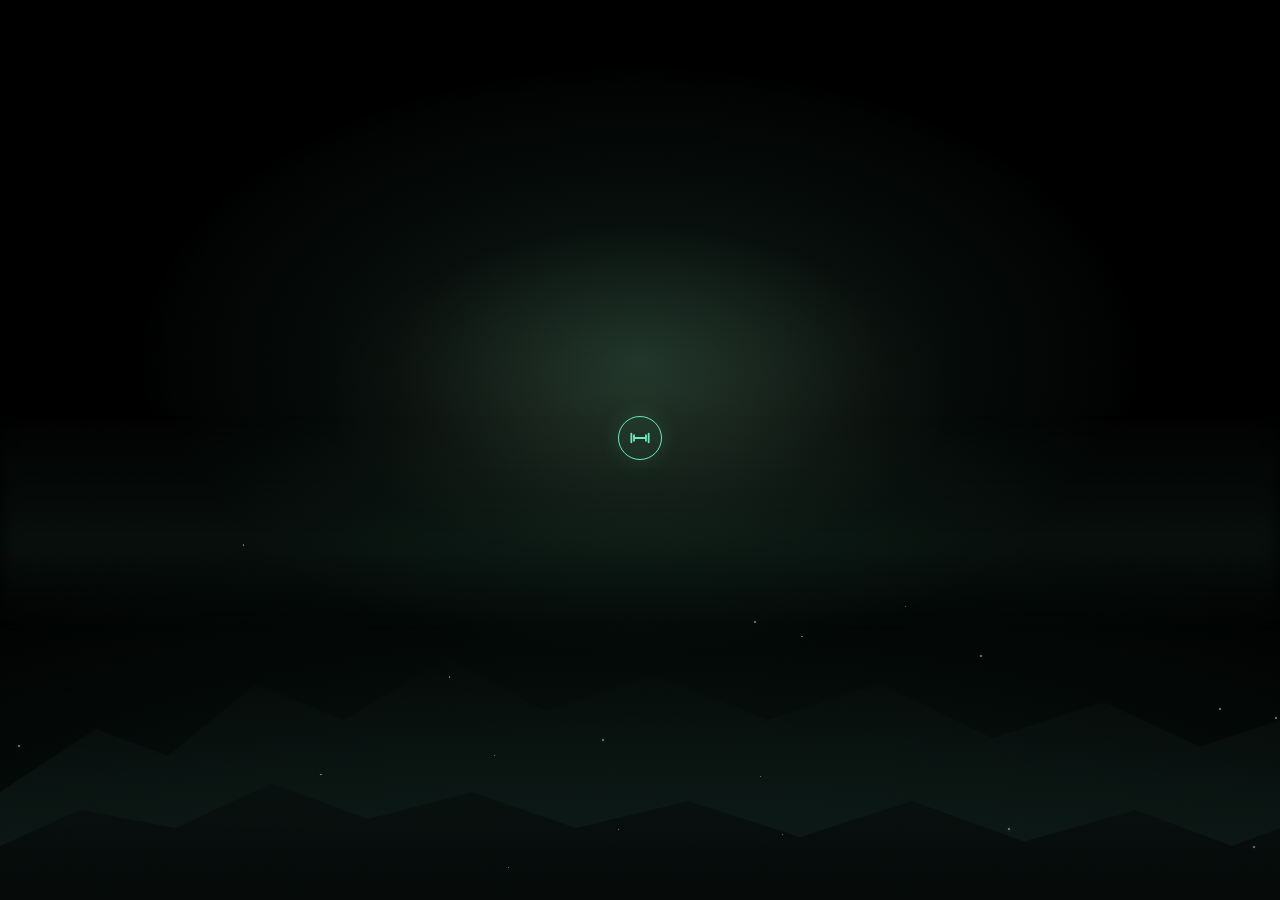
==== commit ba55844c: "Mount the canonical /logger build in the Train tile Replace public/tiles/train.html with the verbati" ====
--- a/public/tiles/train.html
+++ b/public/tiles/train.html
@@ -1,1679 +1,1124 @@
-<!doctype html>
+<!DOCTYPE html>
 <html lang="en">
 <head>
-  <meta charset="utf-8" />
-  <meta name="viewport" content="width=device-width, initial-scale=1, viewport-fit=cover" />
-  <meta name="theme-color" content="#000000" />
-  <title>Workout</title>
-  <style>
-    /* ---- Theme tokens ---------------------------------------------------- */
-    :root {
-      --bg: #000000;
-      --mint: #6EE7B7;
-      --mint-soft: rgba(110, 231, 183, 0.10);
-      --amber: #FBBF24;
-      --amber-soft: rgba(251, 191, 36, 0.10);
-      --text: #FFFFFF;
-      --muted: rgba(255, 255, 255, 0.5);
-      --faint: rgba(255, 255, 255, 0.3);
-      --hairline: rgba(255, 255, 255, 0.08);
-      --card: rgba(255, 255, 255, 0.03);
-      --radius: 18px;
-      --pad: 20px;
-      font-family: 'Inter', -apple-system, BlinkMacSystemFont, 'Segoe UI', system-ui, sans-serif;
-    }
-
-    * { box-sizing: border-box; -webkit-tap-highlight-color: transparent; }
-
-    html, body {
-      margin: 0;
-      padding: 0;
-      background: var(--bg);
-      color: var(--text);
-      min-height: 100%;
-    }
-
-    body {
-      font-family: inherit;
-      -webkit-font-smoothing: antialiased;
-      text-rendering: optimizeLegibility;
-      overscroll-behavior-y: none;
-    }
-
-    button {
-      font-family: inherit;
-      color: inherit;
-      background: none;
-      border: none;
-      padding: 0;
-      cursor: pointer;
-    }
-    button:active { opacity: 0.7; }
-
-    input {
-      font-family: inherit;
-      color: var(--text);
-      background: none;
-      border: none;
-      outline: none;
-    }
-
-    /* ---- App frame ------------------------------------------------------- */
-    .app {
-      max-width: 480px;
-      margin: 0 auto;
-      min-height: 100dvh;
-      padding: max(env(safe-area-inset-top), 8px) var(--pad)
-               calc(max(env(safe-area-inset-bottom), 12px) + 86px);
-      display: flex;
-      flex-direction: column;
-    }
-    .app.no-tabs { padding-bottom: max(env(safe-area-inset-bottom), 28px); }
-
-    main { flex: 1; display: flex; flex-direction: column; }
-
-    /* ---- Title bars ------------------------------------------------------ */
-    .titlebar { padding: 24px 4px 20px; }
-
-    .titlebar .eyebrow {
-      font-size: 13px;
-      font-weight: 500;
-      letter-spacing: 0.02em;
-      color: var(--muted);
-      margin: 0 0 4px;
-    }
-
-    .titlebar h1 {
-      font-size: 34px;
-      font-weight: 800;
-      letter-spacing: -0.02em;
-      margin: 0;
-      line-height: 1.05;
-      overflow-wrap: anywhere;
-    }
-
-    .backbtn {
-      display: inline-flex;
-      align-items: center;
-      gap: 2px;
-      min-height: 44px;
-      padding: 0 4px;
-      margin: 8px 0 0 -4px;
-      font-size: 15px;
-      font-weight: 500;
-      color: var(--muted);
-    }
-    .backbtn svg { display: block; }
-
-    /* ---- Tab bar ---------------------------------------------------------- */
-    .tabbar {
-      position: fixed;
-      left: 0; right: 0; bottom: 0;
-      z-index: 5;
-      background: rgba(0, 0, 0, 0.92);
-      backdrop-filter: blur(16px);
-      -webkit-backdrop-filter: blur(16px);
-      border-top: 1px solid var(--hairline);
-    }
-    .tabbar .inner {
-      max-width: 480px;
-      margin: 0 auto;
-      display: grid;
-      grid-template-columns: 1fr 1fr;
-      padding-bottom: max(env(safe-area-inset-bottom), 8px);
-    }
-    .tabbar button {
-      display: flex;
-      flex-direction: column;
-      align-items: center;
-      gap: 4px;
-      padding: 10px 0 6px;
-      font-size: 11px;
-      font-weight: 600;
-      letter-spacing: 0.02em;
-      color: var(--faint);
-      min-height: 58px;
-    }
-    .tabbar button.on { color: var(--text); }
-    .tabbar svg { display: block; }
-
-    /* ---- Cards ------------------------------------------------------------ */
-    .card {
-      background: var(--card);
-      border: 1px solid var(--hairline);
-      border-radius: var(--radius);
-      padding: 18px;
-      margin-bottom: 16px;
-    }
-
-    .card-label {
-      font-size: 12px;
-      font-weight: 600;
-      letter-spacing: 0.08em;
-      text-transform: uppercase;
-      color: var(--faint);
-      margin: 0 0 14px;
-    }
-
-    /* ---- Lifts list -------------------------------------------------------- */
-    .ex-row {
-      display: flex;
-      align-items: center;
-      width: 100%;
-      text-align: left;
-      gap: 14px;
-      background: var(--card);
-      border: 1px solid var(--hairline);
-      border-radius: var(--radius);
-      padding: 18px;
-      margin-bottom: 12px;
-      min-height: 76px;
-    }
-    .ex-row .ex-name { font-size: 17px; font-weight: 600; letter-spacing: -0.01em; }
-    .ex-row .ex-sub { font-size: 13px; color: var(--muted); margin-top: 3px; }
-    .ex-row .ex-main { flex: 1; min-width: 0; }
-    .ex-row .ex-best { text-align: right; flex-shrink: 0; }
-    .ex-row .ex-best .num {
-      font-size: 20px; font-weight: 700; letter-spacing: -0.01em;
-      font-variant-numeric: tabular-nums;
-    }
-    .ex-row .ex-best .lbl {
-      font-size: 11px; font-weight: 500; letter-spacing: 0.06em;
-      text-transform: uppercase; color: var(--faint); margin-top: 2px;
-    }
-    .ex-row .chev { color: var(--faint); flex-shrink: 0; }
-
-    /* ---- Buttons ----------------------------------------------------------- */
-    .btn-primary {
-      display: block;
-      width: 100%;
-      min-height: 56px;
-      border-radius: 16px;
-      background: var(--mint);
-      color: #000;
-      font-size: 17px;
-      font-weight: 700;
-      letter-spacing: -0.01em;
-    }
-
-    .btn-outline {
-      display: block;
-      width: 100%;
-      min-height: 56px;
-      border-radius: 16px;
-      border: 1px solid var(--hairline);
-      color: var(--muted);
-      font-size: 16px;
-      font-weight: 600;
-    }
-
-    .btn-quiet {
-      display: block;
-      width: 100%;
-      min-height: 48px;
-      font-size: 14px;
-      font-weight: 500;
-      color: var(--faint);
-      margin-top: 8px;
-    }
-
-    /* ---- Session (Today) cards ---------------------------------------------- */
-    .sess-card { padding: 6px 18px; }
-
-    .sess-head {
-      display: flex;
-      align-items: center;
-      gap: 8px;
-      width: 100%;
-      text-align: left;
-      padding: 14px 0;
-      min-height: 64px;
-    }
-    .sess-head .t { flex: 1; min-width: 0; }
-    .sess-head .nm { font-size: 17px; font-weight: 600; letter-spacing: -0.01em; }
-    .sess-head .sb { font-size: 13px; color: var(--muted); margin-top: 3px; font-variant-numeric: tabular-nums; }
-    .icon-btn {
-      width: 44px;
-      min-height: 44px;
-      display: flex;
-      align-items: center;
-      justify-content: center;
-      color: var(--faint);
-      flex-shrink: 0;
-      margin-right: -10px;
-    }
-
-    .sess-sets { padding-bottom: 6px; }
-    .sess-logger { padding: 4px 0 16px; }
-
-    /* ---- Set rows & badges ----------------------------------------------------- */
-    .set-row {
-      display: flex;
-      align-items: center;
-      gap: 10px;
-      min-height: 52px;
-      padding: 4px 12px;
-      margin: 2px -12px;
-      border-radius: 12px;
-    }
-    .set-row .set-num {
-      font-size: 19px;
-      font-weight: 700;
-      letter-spacing: -0.01em;
-      font-variant-numeric: tabular-nums;
-    }
-    .set-row .set-sp { flex: 1; }
-    .set-row .set-time {
-      font-size: 12px;
-      color: var(--faint);
-      font-variant-numeric: tabular-nums;
-    }
-    .set-row .set-del {
-      width: 44px;
-      min-height: 44px;
-      margin-right: -14px;
-      font-size: 15px;
-      color: rgba(255, 255, 255, 0.22);
-    }
-
-    .badge {
-      font-size: 10px;
-      font-weight: 700;
-      letter-spacing: 0.1em;
-      border-radius: 999px;
-      padding: 4px 9px;
-      flex-shrink: 0;
-    }
-    .badge.pr    { color: var(--amber); border: 1px solid rgba(251, 191, 36, 0.4); }
-    .badge.beat  { color: var(--mint);  border: 1px solid rgba(110, 231, 183, 0.4); }
-    .badge.quiet { color: var(--faint); border: 1px solid var(--hairline); }
-
-    .set-row.g-pr   { background: var(--amber-soft); }
-    .set-row.g-pr .set-num   { color: var(--amber); }
-    .set-row.g-beat { background: var(--mint-soft); }
-    .set-row.g-beat .set-num { color: var(--mint); }
-
-    @keyframes flashMint  { 0% { transform: scale(0.97); background: rgba(110, 231, 183, 0.30); } 100% { transform: scale(1); background: var(--mint-soft); } }
-    @keyframes flashAmber { 0% { transform: scale(0.97); background: rgba(251, 191, 36, 0.30); } 100% { transform: scale(1); background: var(--amber-soft); } }
-    @keyframes flashPlain { 0% { transform: scale(0.98); background: rgba(255, 255, 255, 0.08); } 100% { transform: scale(1); background: transparent; } }
-    .set-row.fl-beat  { animation: flashMint  0.6s cubic-bezier(0.2, 0.8, 0.2, 1); }
-    .set-row.fl-pr    { animation: flashAmber 0.6s cubic-bezier(0.2, 0.8, 0.2, 1); }
-    .set-row.fl-quiet { animation: flashPlain 0.5s cubic-bezier(0.2, 0.8, 0.2, 1); }
-
-    /* ---- Logger fields ------------------------------------------------------------ */
-    .chip {
-      display: inline-flex;
-      align-items: baseline;
-      gap: 7px;
-      border: 1px solid var(--hairline);
-      border-radius: 999px;
-      padding: 8px 14px;
-      margin-bottom: 16px;
-      font-size: 13px;
-      color: var(--muted);
-    }
-    .chip b {
-      font-size: 15px;
-      font-weight: 700;
-      color: var(--text);
-      font-variant-numeric: tabular-nums;
-    }
-
-    .field { margin-bottom: 14px; }
-    .field-head {
-      display: flex;
-      align-items: center;
-      justify-content: space-between;
-      margin-bottom: 8px;
-    }
-    .field-label {
-      font-size: 12px;
-      font-weight: 600;
-      letter-spacing: 0.08em;
-      text-transform: uppercase;
-      color: var(--faint);
-    }
-
-    .seg {
-      display: inline-flex;
-      border: 1px solid var(--hairline);
-      border-radius: 10px;
-      overflow: hidden;
-    }
-    .seg button {
-      min-width: 44px;
-      min-height: 32px;
-      padding: 0 10px;
-      font-size: 12px;
-      font-weight: 600;
-      color: var(--faint);
-    }
-    .seg button.on { background: rgba(255, 255, 255, 0.08); color: var(--text); }
-
-    .stepper { display: flex; align-items: stretch; gap: 10px; }
-    .stepper .stp {
-      width: 56px;
-      min-height: 54px;
-      flex-shrink: 0;
-      border: 1px solid var(--hairline);
-      border-radius: 14px;
-      font-size: 26px;
-      font-weight: 500;
-      color: var(--muted);
-      line-height: 1;
-    }
-    .stepper input {
-      flex: 1;
-      min-width: 0;
-      text-align: center;
-      font-size: 28px;
-      font-weight: 800;
-      letter-spacing: -0.01em;
-      font-variant-numeric: tabular-nums;
-      border: 1px solid var(--hairline);
-      border-radius: 14px;
-      min-height: 54px;
-    }
-
-    /* ---- Progress / chart ---------------------------------------------------- */
-    .readout { margin-bottom: 6px; }
-    .readout .ro-num {
-      font-size: 34px;
-      font-weight: 800;
-      letter-spacing: -0.02em;
-      color: var(--mint);
-      font-variant-numeric: tabular-nums;
-      line-height: 1.1;
-    }
-    .readout .ro-sub { font-size: 13px; color: var(--muted); margin-top: 3px; }
-
-    .chart-wrap {
-      touch-action: none;
-      user-select: none;
-      -webkit-user-select: none;
-      margin: 4px -4px 6px;
-    }
-    .chart-wrap svg { display: block; }
-
-    .stats {
-      display: grid;
-      grid-template-columns: 1fr 1fr;
-      gap: 12px;
-      margin-top: 14px;
-      padding-top: 16px;
-      border-top: 1px solid var(--hairline);
-    }
-    .stat .lbl {
-      font-size: 11px;
-      font-weight: 600;
-      letter-spacing: 0.08em;
-      text-transform: uppercase;
-      color: var(--faint);
-      margin-bottom: 4px;
-    }
-    .stat .num {
-      font-size: 24px;
-      font-weight: 800;
-      letter-spacing: -0.01em;
-      font-variant-numeric: tabular-nums;
-    }
-    .stat .num.win { color: var(--mint); }
-    .stat .sub { font-size: 12px; color: var(--muted); margin-top: 2px; }
-
-    /* ---- History ---------------------------------------------------------------- */
-    .day-head {
-      font-size: 12px;
-      font-weight: 600;
-      letter-spacing: 0.08em;
-      text-transform: uppercase;
-      color: var(--faint);
-      margin: 18px 0 4px;
-    }
-    .day-head:first-child { margin-top: 0; }
-
-    /* ---- Celebration -------------------------------------------------------------- */
-    @keyframes rise {
-      from { opacity: 0; transform: translateY(14px); }
-      to   { opacity: 1; transform: none; }
-    }
-    .rise { animation: rise 0.55s cubic-bezier(0.2, 0.8, 0.2, 1) both; }
-
-    .cele-head { padding: 56px 4px 28px; }
-    .cele-head .eyebrow {
-      font-size: 13px;
-      font-weight: 600;
-      letter-spacing: 0.1em;
-      text-transform: uppercase;
-      color: var(--muted);
-      margin: 0 0 6px;
-    }
-    .cele-head h1 {
-      font-size: 40px;
-      font-weight: 800;
-      letter-spacing: -0.02em;
-      margin: 0;
-      line-height: 1.05;
-    }
-
-    .cele-vol { padding: 0 4px 28px; }
-    .cele-vol .num {
-      font-size: 56px;
-      font-weight: 800;
-      letter-spacing: -0.03em;
-      color: var(--mint);
-      font-variant-numeric: tabular-nums;
-      line-height: 1;
-    }
-    .cele-vol .lbl { font-size: 14px; color: var(--muted); margin-top: 8px; }
-
-    .cele-row {
-      display: flex;
-      align-items: center;
-      gap: 12px;
-      min-height: 56px;
-      padding: 8px 0;
-    }
-    .cele-row + .cele-row { border-top: 1px solid var(--hairline); }
-    .cele-row .nm { flex: 1; min-width: 0; font-size: 15px; font-weight: 600; }
-    .cele-row .val {
-      font-size: 17px;
-      font-weight: 700;
-      font-variant-numeric: tabular-nums;
-      text-align: right;
-    }
-    .cele-row .val .from {
-      font-size: 13px;
-      font-weight: 500;
-      color: var(--faint);
-      margin-right: 8px;
-    }
-    .cele-row .val.c-pr   { color: var(--amber); }
-    .cele-row .val.c-beat { color: var(--mint); }
-    .cele-row .sub { font-size: 12px; color: var(--muted); margin-top: 2px; font-weight: 400; }
-
-    /* ---- Empty state -------------------------------------------------------------- */
-    .empty {
-      flex: 1;
-      display: flex;
-      flex-direction: column;
-      align-items: center;
-      justify-content: center;
-      text-align: center;
-      gap: 8px;
-      padding: 48px 24px;
-      color: var(--muted);
-    }
-    .empty .empty-title { font-size: 17px; font-weight: 600; color: rgba(255, 255, 255, 0.7); }
-    .empty .empty-sub { font-size: 14px; max-width: 26ch; line-height: 1.4; }
-
-    .quiet-note {
-      font-size: 13px;
-      color: var(--faint);
-      text-align: center;
-      padding: 10px 0;
-    }
-
-    /* ---- Bottom sheet --------------------------------------------------------------- */
-    .overlay { position: fixed; inset: 0; background: rgba(0, 0, 0, 0.6); z-index: 10; }
-    .sheet {
-      position: fixed;
-      left: 0; right: 0; bottom: 0;
-      max-width: 480px;
-      margin: 0 auto;
-      background: #000;
-      border: 1px solid var(--hairline);
-      border-bottom: none;
-      border-radius: 24px 24px 0 0;
-      padding: 24px var(--pad) max(env(safe-area-inset-bottom), 28px);
-      z-index: 11;
-      max-height: 80dvh;
-      overflow-y: auto;
-    }
-    .sheet h2 { font-size: 21px; font-weight: 700; letter-spacing: -0.01em; margin: 0 0 18px; }
-    .sheet .name-input {
-      width: 100%;
-      min-height: 56px;
-      border: 1px solid var(--hairline);
-      border-radius: 14px;
-      padding: 0 16px;
-      font-size: 17px;
-      font-weight: 600;
-      margin-bottom: 16px;
-    }
-    .sheet .name-input::placeholder { color: var(--faint); font-weight: 400; }
-    .sheet .lib-row {
-      display: flex;
-      align-items: center;
-      width: 100%;
-      text-align: left;
-      gap: 12px;
-      min-height: 56px;
-      padding: 6px 2px;
-      border-bottom: 1px solid var(--hairline);
-    }
-    .sheet .lib-row .nm { flex: 1; font-size: 16px; font-weight: 600; }
-    .sheet .sect {
-      font-size: 11px;
-      font-weight: 600;
-      letter-spacing: 0.08em;
-      text-transform: uppercase;
-      color: var(--faint);
-      margin: 18px 0 8px;
-    }
-    .sugg { display: flex; flex-wrap: wrap; gap: 8px; margin-bottom: 20px; }
-    .sugg button {
-      border: 1px solid var(--hairline);
-      border-radius: 999px;
-      padding: 0 16px;
-      min-height: 42px;
-      font-size: 14px;
-      font-weight: 500;
-      color: var(--muted);
-    }
-
-    /* ---- Exercise library ---------------------------------------------------------- */
-    .sheet.lib { padding-top: 0; }
-    .lib-head {
-      position: sticky;
-      top: 0;
-      background: #000;
-      padding: 22px 0 10px;
-      margin-bottom: 2px;
-      z-index: 3;
-    }
-    .lib-head h2 { margin: 0 0 12px; }
-    .lib-searchwrap { position: relative; }
-    .lib-search {
-      width: 100%;
-      min-height: 50px;
-      border: 1px solid var(--hairline);
-      border-radius: 14px;
-      padding: 0 44px 0 16px;
-      font-size: 16px;
-      font-weight: 500;
-      background: rgba(255, 255, 255, 0.03);
-    }
-    .lib-search::placeholder { color: var(--faint); font-weight: 400; }
-    .lib-searchwrap svg {
-      position: absolute;
-      right: 15px; top: 50%;
-      transform: translateY(-50%);
-      color: var(--faint);
-      pointer-events: none;
-    }
-    .lib-row .grp { display: block; font-size: 12px; color: var(--faint); margin-top: 3px; font-weight: 500; }
-    .lib-row .go { color: var(--faint); flex-shrink: 0; }
-    .lib-empty { color: var(--muted); font-size: 14px; padding: 18px 2px; line-height: 1.4; }
-    .lib-create { margin-top: 14px; }
-
-    /* ---- Exercise info (how-to + diagram) ------------------------------------------- */
-    .info-back {
-      display: inline-flex;
-      align-items: center;
-      gap: 4px;
-      min-height: 40px;
-      margin: -2px 0 4px -2px;
-      font-size: 14px;
-      font-weight: 500;
-      color: var(--muted);
-    }
-    .info-title { font-size: 23px; font-weight: 800; letter-spacing: -0.02em; margin: 2px 0 3px; }
-    .info-sub { font-size: 13px; font-weight: 600; color: var(--mint); margin-bottom: 8px; }
-    .figs { display: flex; justify-content: center; gap: 26px; padding: 10px 0 16px; }
-    .fig { display: flex; flex-direction: column; align-items: center; gap: 7px; }
-    .fig svg { height: 150px; width: auto; display: block; }
-    .fig .cap {
-      font-size: 10px; font-weight: 700; letter-spacing: 0.12em;
-      text-transform: uppercase; color: var(--faint);
-    }
-    .how { list-style: none; counter-reset: step; padding: 0; margin: 4px 0 22px; }
-    .how li {
-      counter-increment: step;
-      display: flex;
-      align-items: flex-start;
-      gap: 13px;
-      padding: 12px 0;
-      border-top: 1px solid var(--hairline);
-      font-size: 15px;
-      line-height: 1.45;
-      color: rgba(255, 255, 255, 0.85);
-    }
-    .how li:first-child { border-top: none; }
-    .how li::before {
-      content: counter(step);
-      flex-shrink: 0;
-      width: 26px; height: 26px;
-      border-radius: 999px;
-      border: 1px solid rgba(110, 231, 183, 0.4);
-      color: var(--mint);
-      font-size: 13px; font-weight: 700;
-      display: flex; align-items: center; justify-content: center;
-    }
-    .info-note { font-size: 14px; color: var(--muted); line-height: 1.4; padding: 6px 0 22px; }
-  </style>
+<meta charset="UTF-8" />
+<meta name="viewport" content="width=device-width, initial-scale=1, viewport-fit=cover" />
+<meta name="theme-color" content="#000000" />
+<title>Workout logger · Push Pull Legs</title>
+
+<link rel="preconnect" href="https://fonts.googleapis.com" />
+<link rel="preconnect" href="https://fonts.gstatic.com" crossorigin />
+<link rel="stylesheet" href="https://fonts.googleapis.com/css2?family=Inter:wght@400;500;600;700&family=Newsreader:ital,opsz,wght@0,6..72,400;0,6..72,500;1,6..72,400;1,6..72,500&family=JetBrains+Mono:wght@400;500&display=swap" />
+
+<style>
+  /* ====================================================================
+     Vitality workout logger — Push / Pull / Legs, fully self-contained.
+     Extracted verbatim from the Logger Design Lab (chrome stripped).
+     The whole Vitality look — fonts + mountains/glass/particles backdrop —
+     is baked in below, so it renders with NO external file. Mint accent
+     (#6EE7B7); amber (#f59e0b) ONLY for a PR / your best.
+     ================================================================= */
+  :root {
+    --bg:#000; --card:rgba(255,255,255,0.02); --row:rgba(255,255,255,0.03); --line:rgba(255,255,255,0.08); --hair:rgba(255,255,255,0.16);
+    --mint:#6EE7B7; --mint-ic:#6EE7B7; --ink:#042a1c; --gold:#f59e0b; --fail:#e06a6c;
+    --text:#fff; --muted:rgba(255,255,255,0.5); --muted-strong:rgba(255,255,255,0.7);
+    --font-serif:'Newsreader'; --vt-sans:'Inter',-apple-system,BlinkMacSystemFont,'Segoe UI',Roboto,Helvetica,Arial,sans-serif; --vt-serif:'Newsreader','Times New Roman',Georgia,serif; --vt-mono:'JetBrains Mono',ui-monospace,'SF Mono',Menlo,Consolas,monospace;
+    --serif: var(--font-serif), 'Newsreader', Georgia, serif;
+    --sans: var(--vt-sans), 'Inter', system-ui, sans-serif;
+    --spring: cubic-bezier(.34,1.56,.64,1); --ease: cubic-bezier(.2,.8,.2,1);
+    --radius-lg:12px; --radius-pill:999px; --border:rgba(255,255,255,0.08); --border-strong:rgba(255,255,255,0.16);
+  }
+  * { box-sizing: border-box; -webkit-tap-highlight-color: transparent; }
+  ::selection { background: var(--mint); color: var(--ink); }
+  html { background: var(--bg); }
+  body { margin:0; min-height:100dvh; padding: max(16px, env(safe-area-inset-top)) 14px calc(40px + env(safe-area-inset-bottom)); display:flex; background:transparent; color:var(--text); font-family:var(--sans); -webkit-font-smoothing:antialiased; -moz-osx-font-smoothing:grayscale; }
+  /* flex parent + margin:auto centers the sheet both ways when there's room,
+     and still scrolls from the top (title never clipped) when it doesn't. */
+  .shell { width: 100%; max-width: 640px; margin: auto; }
+
+  /* ── inlined Vitality backdrop (baked in from vitality-theme.js so the
+        mountains / glass atmosphere / particles render with NO external file) ── */
+  #vt-backdrop { position:fixed; inset:0; z-index:-1; pointer-events:none; overflow:hidden; background:var(--bg); }
+  #vt-backdrop.lift { z-index:55; }
+  #vt-backdrop .wb-atmosphere { position:absolute; inset:0; pointer-events:none; background:
+    radial-gradient(60% 50% at 50% 40%, rgba(110,231,183,.18) 0%, rgba(110,231,183,.06) 32%, rgba(110,231,183,0) 66%),
+    radial-gradient(34% 26% at 50% 44%, rgba(255,226,181,.08) 0%, rgba(255,226,181,0) 72%),
+    radial-gradient(130% 90% at 50% 120%, rgba(14,38,30,.85) 0%, rgba(0,0,0,1) 72%); }
+  #vt-backdrop .wb-mountains { position:absolute; left:0; right:0; bottom:0; height:42vh; min-height:240px; pointer-events:none; }
+  #vt-backdrop .wb-mountains svg { width:100%; height:100%; display:block; }
+  #vt-backdrop .wb-mist { position:absolute; left:0; right:0; bottom:30vh; height:24vh; pointer-events:none; background:linear-gradient(to top, rgba(0,0,0,0) 0%, rgba(110,231,183,.06) 40%, rgba(0,0,0,0) 100%); filter:blur(8px); }
+  #vt-backdrop .wb-particles { position:absolute; inset:0; pointer-events:none; }
+  #vt-backdrop .wb-particles span { position:absolute; width:1.5px; height:1.5px; background:rgba(233,239,233,.55); border-radius:50%; box-shadow:0 0 4px rgba(167,243,208,.35); animation:vtDrift linear infinite; }
+  @keyframes vtDrift { 0%{transform:translate3d(0,0,0);opacity:0;} 8%{opacity:.7;} 92%{opacity:.5;} 100%{transform:translate3d(var(--dx,12px),var(--dy,-100vh),0);opacity:0;} }
+  #vt-grain { position:fixed; inset:0; z-index:9999; pointer-events:none; opacity:.05; mix-blend-mode:overlay; background-image:url("data:image/svg+xml;utf8,<svg viewBox='0 0 200 200' xmlns='http://www.w3.org/2000/svg'><filter id='vtn'><feTurbulence type='fractalNoise' baseFrequency='0.85' numOctaves='2' stitchTiles='stitch'/></filter><rect width='100%25' height='100%25' filter='url(%23vtn)'/></svg>"); background-size:200px 200px; }
+  @media (prefers-reduced-motion:reduce) { #vt-backdrop .wb-particles span { animation:none; } }
+  button { font-family: inherit; }
+  .num, .val, .pillValue, .stat .v, .repDot, td .num, .axis-label { font-variant-numeric: tabular-nums; }
+
+  /* ── the logger sheet ─────────────────────────────────────────────── */
+  .sheet { position: relative; width: 100%; max-width: 560px; margin: 0 auto; background: var(--card); border: 1px solid var(--line); border-radius: var(--radius-lg); padding: 22px 20px 24px; backdrop-filter: blur(20px) saturate(1.2); -webkit-backdrop-filter: blur(20px) saturate(1.2); opacity: 0; transform: translateY(14px); animation: rise .6s var(--spring) forwards; }
+  @keyframes rise { to { opacity: 1; transform: none; } }
+  .eyebrow { font-family: var(--vt-mono); text-transform: uppercase; letter-spacing: .2em; font-size: 11px; font-weight: 600; color: var(--muted); }
+
+  /* day tabs */
+  .daytabs { display:flex; gap:3px; background: var(--row); border:1px solid var(--line); border-radius:12px; padding:4px; margin-top:14px; }
+  .daytab { flex:1; background:none; border:none; color:var(--muted); font-family:var(--sans); font-size:13px; font-weight:600; padding:9px 6px; border-radius:9px; cursor:pointer; transition: color .2s, background .25s; }
+  .daytab.on { background: var(--mint); color: var(--ink); }
+  .daytab .tnum { font-variant-numeric: tabular-nums; opacity:.6; font-size:10px; margin-left:5px; }
+  .daytab.on .tnum { opacity:.55; }
+
+  /* dotted per-exercise progress for the active day */
+  .daydots { display:flex; align-items:center; justify-content:center; flex-wrap:wrap; gap:8px; margin-top:16px; min-height:9px; }
+  .daydots .dd { width:8px; height:8px; border-radius:50%; border:1.5px solid var(--hair); transition: background .3s, border-color .3s; }
+  .daydots .dd.done { background: var(--mint); border-color: var(--mint); }
+  .daydots .dd.pr { background: var(--gold); border-color: var(--gold); }
+  .daydots .dd.miss { border-color: var(--fail); }
+
+  /* day header */
+  .dayhead { display:flex; align-items:flex-end; gap:12px; margin-top:14px; }
+  .daytitle { font-family: var(--serif); font-style:italic; font-weight:500; font-size:33px; line-height:1; letter-spacing:-0.01em; }
+  .daypill { font-family: var(--vt-mono); font-size:10px; font-weight:600; letter-spacing:.16em; text-transform:uppercase; padding:4px 9px; border-radius:999px; border:1px solid var(--mint); color:var(--mint); align-self:center; margin-bottom:4px; }
+  .daypill.vol { border-color: var(--hair); color: var(--muted-strong); }
+  .moonbtn { margin-left:auto; align-self:center; margin-bottom:3px; display:inline-flex; align-items:center; gap:7px; background:none; border:1px solid var(--line); color:var(--muted); border-radius:999px; padding:7px 12px; font-size:12px; font-weight:500; cursor:pointer; transition: color .18s, border-color .18s, background .18s; }
+  .moonbtn:hover { color: var(--muted-strong); border-color: var(--hair); }
+  .moonbtn.on { color: var(--mint); border-color: var(--mint); background: rgba(110,231,183,.06); }
+  .moonbtn svg { width:14px; height:14px; fill: currentColor; }
+
+  /* overall progress */
+  .progress { margin-top:18px; }
+  .ptrack { height:5px; border-radius:999px; background: rgba(255,255,255,.07); overflow:hidden; }
+  .pfill { height:100%; border-radius:999px; background: linear-gradient(90deg,#3ddc97,#a7f3d0); transition: width .5s var(--ease); }
+  .plabel { font-family: var(--serif); font-style:italic; font-size:14px; color: var(--muted); margin-top:9px; }
+  .plabel b { color: var(--text); font-weight:500; }
+
+  /* exercises */
+  .exwrap { margin-top:6px; }
+  .ex { padding: 18px 0 20px; position:relative; transition: opacity .2s; }
+  .ex + .ex { border-top: 1px solid var(--line); }
+  .ex.drag-ghost { opacity:.4; }
+  .ex.celebrate::before { content:""; position:absolute; inset:-6px -2px; border-radius:16px; pointer-events:none; z-index:0; animation: exGlow 1.6s var(--ease) forwards; }
+  .ex.celebrate::after { content:""; position:absolute; inset:-6px -2px; border-radius:16px; border:1.5px solid rgba(245,158,11,.7); pointer-events:none; z-index:0; animation: exRing 1.6s var(--ease) forwards; }
+  @keyframes exGlow { 0%{box-shadow:0 0 0 0 rgba(245,158,11,0);} 22%{box-shadow:0 0 56px -4px rgba(245,158,11,.5);} 100%{box-shadow:0 0 0 0 rgba(245,158,11,0);} }
+  @keyframes exRing { 0%{opacity:0;transform:scale(.99);} 18%{opacity:1;transform:scale(1);} 100%{opacity:0;transform:scale(1.01);} }
+  .ex > * { position:relative; z-index:1; }
+
+  .exHead { display:flex; align-items:center; gap:9px; }
+  .grip { flex:none; width:20px; height:26px; display:grid; place-items:center; color: rgba(255,255,255,.22); cursor:grab; touch-action:none; background:none; border:none; padding:0; }
+  .grip:hover { color: var(--muted); }
+  .grip.dragging { cursor:grabbing; }
+  .grip svg { width:14px; height:14px; fill: currentColor; }
+  .exEye { flex:none; display:inline-flex; align-items:center; justify-content:center; background:none; border:none; cursor:pointer; color: var(--muted); width:24px; height:24px; transition: color .15s; }
+  .exEye:hover { color: var(--mint); }
+  .exEye svg { width:21px; height:21px; stroke: currentColor; fill:none; stroke-width:1.5; }
+  .exName { font-family: var(--serif); font-style:italic; font-weight:400; font-size:25px; line-height:1.05; letter-spacing:-0.01em; color: var(--text); flex:1; min-width:0; border:none; background:none; text-align:left; cursor:pointer; padding:0; display:inline-flex; align-items:baseline; gap:7px; word-break:break-word; }
+  .exName:hover .nameTxt { text-decoration: underline; text-decoration-color: rgba(110,231,183,.5); text-underline-offset:3px; }
+  .exInfo { display:inline-flex; align-items:center; justify-content:center; width:18px; height:18px; font-family: var(--serif); font-style:italic; font-size:12px; font-weight:600; color: var(--mint); background: rgba(110,231,183,.05); border:1px solid rgba(110,231,183,.25); border-radius:50%; line-height:1; align-self:center; flex:none; }
+  .pinBtn { flex:none; background:none; border:none; cursor:pointer; color: rgba(255,255,255,.22); font-size:17px; line-height:1; padding:4px; transition: color .15s, transform .15s var(--spring); }
+  .pinBtn:hover { color: var(--muted); } .pinBtn:active { transform: scale(.85); }
+  .pinBtn.on { color: var(--mint); }
+  .menuBtn { flex:none; background:none; border:none; cursor:pointer; color: var(--muted); padding:4px 6px; border-radius:8px; transition: color .15s, background .15s; }
+  .menuBtn:hover { color: var(--text); background: rgba(255,255,255,.05); }
+  .menuBtn svg { width:18px; height:18px; fill: currentColor; }
+
+  .exMeta { font-size:11px; font-weight:600; color: var(--muted); letter-spacing:.12em; text-transform:uppercase; display:flex; align-items:center; gap:7px; flex-wrap:wrap; padding-left:29px; margin-top:10px; }
+  .metaSep { opacity:.4; }
+  .exNote { padding-left:29px; margin-top:9px; font-size:13px; color: var(--muted-strong); font-style:italic; display:flex; gap:7px; align-items:baseline; }
+  .exNote .ndot { color: var(--mint); }
+  .deloadTag { color: var(--muted-strong); border:1px solid var(--hair); border-radius:4px; padding:1px 6px; font-size:9px; letter-spacing:.12em; }
+
+  .exActions { display:flex; align-items:center; flex-wrap:wrap; gap:7px; padding-left:29px; margin-top:14px; }
+  .actionPill { display:inline-flex; align-items:center; gap:6px; padding:6px 12px; font-size:12px; color: var(--mint); background: rgba(110,231,183,.04); border:1px solid rgba(110,231,183,.25); border-radius: var(--radius-pill); cursor:pointer; white-space:nowrap; box-shadow: 0 0 16px rgba(110,231,183,.10); transition: color .15s, border-color .15s, background .15s, box-shadow .48s var(--ease), transform .15s var(--spring); }
+  .actionPill:hover { color: #fff; border-color: var(--mint); background: rgba(110,231,183,.12); box-shadow: 0 0 22px rgba(110,231,183,.20); transform: translateY(-1px); }
+  .actionPill:active { transform: scale(.96); }
+  .actionPill svg { width:13px; height:13px; stroke: currentColor; fill:none; stroke-width:1.5; stroke-linecap:round; stroke-linejoin:round; }
+  .actionPill .pl { font-family: var(--serif); font-style:italic; letter-spacing:.01em; font-size:13px; }
+
+  /* set pills */
+  .pills { display:flex; flex-direction:column; gap:10px; width:100%; margin-top:16px; }
+  .pill { display:flex; align-items:center; gap:11px; padding:13px 15px; border-radius:14px; border:1px solid var(--line); background: rgba(255,255,255,.022); position:relative; overflow:hidden; transition: background .48s var(--ease), border-color .48s var(--ease), box-shadow .48s var(--ease), color .48s var(--ease); }
+  .pill.tappable { cursor:pointer; }
+  .pillIdx { font-family: var(--serif); font-style:italic; font-size:15px; color: var(--muted); width:18px; flex:none; }
+  .pillValue { font-size:17px; letter-spacing:-0.01em; font-weight:500; display:inline-flex; align-items:baseline; }
+  .pillTimes { color: var(--muted); margin:0 6px; font-weight:400; }
+  .pillUnit { color: var(--muted); font-family: var(--serif); font-style:italic; font-size:.7em; margin-left:3px; letter-spacing:.02em; font-variant-numeric:normal; }
+  .pillPerHand { margin-left:1px; font-size:.85em; opacity:.7; }
+  .pillInput { background:transparent; border:none; outline:none; color:inherit; font:inherit; font-weight:600; font-variant-numeric: tabular-nums; text-align:center; -moz-appearance:textfield; appearance:textfield; min-width:1.7ch; width:2.6ch; padding:0 1px; border-bottom:1px solid transparent; transition: border-color .15s, color .15s; }
+  .pillInput.r { width:1.9ch; }
+  .pillInput::-webkit-outer-spin-button, .pillInput::-webkit-inner-spin-button { -webkit-appearance:none; margin:0; }
+  .pill:hover .pillInput { border-bottom-color: rgba(110,231,183,.22); }
+  .pillInput:focus { color: var(--mint); border-bottom-color: var(--mint); }
+  .pillSpacer { flex:1; }
+  .pillActions { display:inline-flex; align-items:center; gap:9px; }
+  .pillHit { background:none; border:none; font-family: var(--serif); font-style:italic; font-size:14px; color: var(--mint); cursor:pointer; white-space:nowrap; padding:2px; transition: color .15s; }
+  .pillMiss { background:none; border:none; font-family: var(--serif); font-style:italic; font-size:14px; color: var(--muted); cursor:pointer; padding:2px; transition: color .15s; }
+  .pillMiss:hover { color: var(--fail); }
+  .pillStatus { font-family: var(--serif); font-style:italic; font-size:14px; cursor:default; }
+  .pillPr { font-style:italic; color: var(--gold); }
+  .pillReset { background:none; border:none; cursor:pointer; padding:6px; border-radius:50%; display:inline-flex; align-items:center; justify-content:center; color:currentColor; opacity:.55; transition: opacity .15s, background .15s; }
+  .pillReset svg { width:13px; height:13px; stroke:currentColor; fill:none; stroke-width:1.5; stroke-linecap:round; stroke-linejoin:round; }
+  .pillReset:hover { opacity:1; background: rgba(0,0,0,.12); }
+  .pill.done { background: var(--mint); border-color: var(--mint); color:#000; box-shadow: 0 0 22px rgba(110,231,183,.28); }
+  .pill.done .pillIdx, .pill.done .pillTimes, .pill.done .pillUnit { color: rgba(0,0,0,.5); }
+  .pill.done .pillInput { color:#000; }
+  .pill.done .pillHit, .pill.done .pillStatus { color:#000; font-weight:600; }
+  .pill.done .pillStatus .sub { color: rgba(0,0,0,.55); font-weight:500; }
+  .pill.failed { background: rgba(224,106,108,.12); border-color: var(--fail); color: var(--text); }
+  .pill.failed .pillIdx, .pill.failed .pillStatus { color: var(--fail); }
+  .pill.failed .pillValue { text-decoration: line-through; color: var(--muted-strong); }
+  .pill.shimmer::after { content:""; position:absolute; inset:0; pointer-events:none; background: linear-gradient(110deg, transparent 30%, rgba(255,255,255,.5) 50%, transparent 70%); transform: translateX(-120%); animation: pillShimmer .8s var(--ease); }
+  @keyframes pillShimmer { to { transform: translateX(120%); } }
+
+  /* collapsed card */
+  .ex.collapsed .exMeta, .ex.collapsed .exActions, .ex.collapsed .pills, .ex.collapsed .exNote, .ex.collapsed .restSlot { display:none; }
+  .ex.collapsed .collapsedNote { display:flex; }
+  .collapsedNote { display:none; padding-left:29px; margin-top:8px; font-size:12px; color: var(--muted); font-style:italic; }
+
+  /* rest timer */
+  .restSlot:empty { display:none; }
+  .restbar { display:flex; align-items:center; justify-content:center; gap:13px; margin-top:16px; margin-left:29px; padding:9px 13px; border:1px solid var(--mint); border-radius:999px; background: rgba(110,231,183,.06); }
+  .restbar.over { border-color: var(--gold); }
+  .restStep { background:none; border:1px solid var(--hair); color: var(--text); border-radius:999px; padding:5px 11px; cursor:pointer; font-size:12px; font-variant-numeric: tabular-nums; transition: border-color .15s; }
+  .restStep:hover { border-color: var(--mint); }
+  .restMid { text-align:center; min-width:108px; }
+  .restTime { font-family: var(--serif); font-style:italic; font-size:20px; color: var(--mint); font-variant-numeric: tabular-nums; }
+  .restbar.over .restTime { color: var(--gold); }
+  .restLabel { font-family: var(--vt-mono); font-size:9px; letter-spacing:.14em; text-transform:uppercase; color: var(--muted); margin-top:1px; }
+  .restX { background:none; border:none; color: var(--muted); cursor:pointer; font-size:18px; line-height:1; padding:2px 5px; }
+  .restX:hover { color: var(--text); }
+
+  /* add a lift + rest-day panel */
+  .addLift { display:flex; flex-direction:column; align-items:center; gap:9px; margin:8px auto 0; background:none; border:none; cursor:pointer; padding:18px; width:100%; }
+  .addLiftRing { width:42px; height:42px; border-radius:50%; border:1px solid var(--mint); display:grid; place-items:center; color: var(--mint); transition: background .2s, transform .15s var(--spring); }
+  .addLift:hover .addLiftRing { background: rgba(110,231,183,.08); }
+  .addLift:active .addLiftRing { transform: scale(.92); }
+  .addLiftRing svg { width:18px; height:18px; stroke: currentColor; fill:none; stroke-width:1.8; stroke-linecap:round; }
+  .addLiftLabel { font-family: var(--serif); font-style:italic; font-size:15px; color: var(--mint); }
+
+  .restPanel { text-align:center; padding:38px 16px 30px; }
+  .restPanel .moon { width:46px; height:46px; margin:0 auto; color: var(--muted); }
+  .restPanel .moon svg { width:100%; height:100%; fill: currentColor; }
+  .restPanel h3 { font-family: var(--serif); font-style:italic; font-weight:500; font-size:26px; margin:14px 0 0; }
+  .restPanel p { font-size:14px; line-height:1.6; color: var(--muted-strong); max-width:340px; margin:12px auto 0; }
+  .restPanel .undo { margin-top:18px; background:none; border:none; color: var(--mint); font-family: var(--serif); font-style:italic; font-size:14px; cursor:pointer; }
+
+  /* finish footer */
+  .finishRow { margin-top:22px; }
+  .finishBtn { width:100%; border:none; border-radius:14px; padding:15px; font-family: var(--sans); font-size:15px; font-weight:600; cursor:pointer; background: var(--mint); color: var(--ink); transition: transform .18s var(--spring), opacity .2s; }
+  .finishBtn:active { transform: scale(.99); }
+  .finishBtn:disabled { opacity:.4; cursor:default; }
+  .finishBtn.locked { background: rgba(110,231,183,.12); color: var(--mint); border:1px solid var(--mint); }
+  .freshbtn { display:block; margin: 13px auto 0; background:none; border:none; color: var(--muted); font-family: var(--sans); font-size:12.5px; font-weight:500; cursor:pointer; padding:8px 12px; border-radius:9px; transition: color .18s; }
+  .freshbtn:hover { color: var(--text); } .freshbtn.arm { color: var(--fail); font-weight:600; }
+  .store-note { text-align:center; color: var(--muted); font-size:11.5px; font-weight:500; margin-top:6px; opacity:.85; }
+
+  /* ── popups (history / form / swap / tune / overflow menu) ─────────── */
+  .scrim { position:fixed; inset:0; z-index:60; display:flex; align-items:flex-start; justify-content:center; padding: max(20px, env(safe-area-inset-top)) 14px 40px; overflow-y:auto; background: rgba(0,0,0,.28); opacity:0; animation: scrimIn .18s var(--ease) forwards; }
+  @keyframes scrimIn { to { opacity:1; } }
+  .pop { width:100%; max-width:520px; margin:auto; background: var(--card); border:1px solid var(--line); border-radius: var(--radius-lg); padding:24px 22px 26px; position:relative; backdrop-filter: blur(20px) saturate(1.2); -webkit-backdrop-filter: blur(20px) saturate(1.2); box-shadow:0 30px 80px rgba(0,0,0,.55); opacity:0; transform: translateY(12px) scale(.985); animation: popIn .42s var(--spring) forwards; }
+  @keyframes popIn { to { opacity:1; transform:none; } }
+  .popHead { display:flex; align-items:flex-start; justify-content:space-between; gap:12px; }
+  .popTitle { font-family: var(--serif); font-style:italic; font-size:28px; font-weight:500; line-height:1.05; letter-spacing:-0.01em; margin-top:6px; }
+  .popX { background:none; border:none; color: var(--muted); cursor:pointer; padding:4px; flex:none; }
+  .popX svg { width:22px; height:22px; fill:none; stroke:currentColor; stroke-width:1.6; stroke-linecap:round; }
+  .popX:hover { color: var(--text); }
+
+  /* history popup (the /overload tracker) */
+  .range { display:flex; gap:3px; justify-content:center; background: var(--row); border:1px solid var(--line); border-radius:12px; padding:4px; margin:20px auto 0; width:fit-content; }
+  .range button { background:none; border:none; color: var(--muted); font-family: var(--sans); font-size:13px; font-weight:600; padding:8px 14px; border-radius:9px; cursor:pointer; transition: color .2s, background .25s; }
+  .range button.on { background: var(--mint); color: var(--ink); }
+  .chart-card { margin-top:18px; border:1px solid var(--line); border-radius: var(--radius-lg); padding:18px 16px 14px; }
+  .plot { position:relative; width:100%; aspect-ratio: 600/240; }
+  .plot svg { width:100%; height:100%; display:block; overflow:visible; }
+  .grid { stroke: var(--line); stroke-width:1; }
+  .axis-label, .xlab { fill: var(--muted); font-family: var(--sans); font-size:11px; }
+  .xlab.best { fill: var(--mint); font-weight:500; }
+  .area { fill: url(#fill); }
+  .line { fill:none; stroke: var(--mint); stroke-width:2.5; stroke-linecap:round; stroke-linejoin:round; }
+  .dot { fill: var(--mint); stroke: var(--card); stroke-width:3; }
+  .dot.best { fill: var(--gold); }
+  .dot.off { fill: var(--muted); }
+  .delta-cap { text-align:center; font-family: var(--serif); font-style:italic; font-size:14px; color: var(--mint); margin-top:8px; }
+  .delta-cap .mu { color: var(--muted); }
+  .stats { display:flex; margin-top:20px; padding-top:18px; border-top:1px solid var(--line); }
+  .stat { flex:1; text-align:center; }
+  .stat .k { font-size:11px; letter-spacing:.14em; text-transform:uppercase; color: var(--muted); font-weight:600; }
+  .stat .v { font-family: var(--serif); font-style:italic; font-size:23px; font-weight:500; margin-top:8px; }
+  .stat .v.up { color: var(--mint); } .stat .v.gold { color: var(--gold); }
+  table.hist { width:100%; border-collapse:collapse; margin-top:22px; }
+  table.hist th { font-size:10px; letter-spacing:.14em; text-transform:uppercase; color: var(--muted); font-weight:600; padding:0 0 13px; text-align:right; }
+  table.hist th:first-child { text-align:left; }
+  table.hist td { font-size:14px; font-weight:500; padding:12px 0; text-align:right; border-top:1px solid var(--line); }
+  table.hist td:first-child { text-align:left; color: var(--muted); font-family: var(--serif); font-style:italic; }
+  table.hist td .num { font-weight:700; } table.hist td .u { font-size:11px; color: var(--muted); font-weight:500; }
+  table.hist td.prog { color: var(--mint); } table.hist td.prog.first { color: var(--muted); }
+  .best-w { color: var(--gold); display:inline-flex; align-items:center; gap:5px; justify-content:flex-end; }
+  .best-w svg { width:12px; height:12px; fill: var(--gold); }
+  .emptyHist { text-align:center; color: var(--muted); font-style:italic; padding:34px 0; font-family: var(--serif); font-size:15px; }
+
+  /* form popup */
+  .formMuscles { display:flex; align-items:center; gap:8px; flex-wrap:wrap; margin-top:16px; font-family: var(--vt-mono); font-size:11px; letter-spacing:.08em; text-transform:uppercase; }
+  .formMuscles .primary { color: var(--mint); } .formMuscles .secondary { color: var(--muted-strong); }
+  .formEquip { font-family: var(--vt-mono); font-size:11px; letter-spacing:.1em; text-transform:uppercase; color: var(--muted); margin-top:7px; }
+  .formGist { font-size:18px; font-weight:600; line-height:1.4; margin:18px 0 0; }
+  .formSteps { display:flex; flex-direction:column; gap:13px; margin-top:18px; }
+  .formStep { display:flex; gap:15px; align-items:baseline; }
+  .formStep .n { font-family: var(--serif); font-style:italic; color: var(--mint); width:22px; flex:none; }
+  .formStep .t { font-size:15px; font-weight:500; line-height:1.45; }
+  .formCues { display:flex; gap:9px; flex-wrap:wrap; margin-top:20px; }
+  .cuePill { border:1px solid var(--hair); border-radius:999px; padding:8px 15px; color: var(--muted-strong); font-size:13.5px; }
+
+  /* swap popup */
+  .secLbl { font-family: var(--vt-mono); font-size:10px; letter-spacing:.16em; text-transform:uppercase; color: var(--muted); margin:20px 0 10px; }
+  .swapList { display:flex; flex-direction:column; gap:8px; }
+  .swapItem { display:flex; align-items:center; gap:12px; padding:13px 14px; border:1px solid var(--line); border-radius:13px; background:none; cursor:pointer; text-align:left; transition: border-color .15s, background .15s; width:100%; color:inherit; }
+  .swapItem:hover { border-color: var(--mint); background: rgba(110,231,183,.05); }
+  .swapItem .nm { font-family: var(--serif); font-style:italic; font-size:17px; }
+  .swapItem .mu { font-family: var(--vt-mono); font-size:10px; letter-spacing:.1em; text-transform:uppercase; color: var(--muted); margin-top:3px; }
+  .swapItem .arr { margin-left:auto; color: var(--muted); } .swapItem:hover .arr { color: var(--mint); }
+  .swapItem .arr svg { width:16px; height:16px; fill:none; stroke:currentColor; stroke-width:1.6; stroke-linecap:round; stroke-linejoin:round; }
+  .searchRow { display:flex; align-items:center; gap:10px; border:1px solid var(--hair); border-radius:12px; padding:11px 13px; }
+  .searchRow svg { width:16px; height:16px; fill:none; stroke: var(--muted); stroke-width:1.6; flex:none; }
+  .searchRow input { flex:1; background:none; border:none; outline:none; color: var(--text); font:inherit; font-size:15px; }
+
+  /* tune popup */
+  .field { display:flex; align-items:center; justify-content:space-between; padding:16px 0; border-bottom:1px solid var(--line); }
+  .field:last-of-type { border-bottom:none; }
+  .field .lbl { color: var(--muted-strong); font-size:14px; font-weight:500; display:flex; align-items:center; gap:10px; }
+  .field .lbl svg { width:18px; height:18px; fill:none; stroke: var(--muted); stroke-width:1.5; }
+  .stepper { display:flex; align-items:center; gap:14px; }
+  .step { width:36px; height:36px; border-radius:10px; border:1px solid var(--hair); background: var(--bg); color: var(--text); font-size:21px; line-height:1; cursor:pointer; display:flex; align-items:center; justify-content:center; transition: transform .18s var(--spring), border-color .2s; }
+  .step:hover { border-color: var(--mint); } .step:active { transform: scale(.9); } .step.minus { color: var(--muted); }
+  .stepVal { min-width:58px; text-align:center; font-family: var(--serif); font-style:italic; font-size:22px; font-variant-numeric: tabular-nums; }
+  .wInput { font-family: var(--serif); font-style:italic; font-size:22px; width:90px; text-align:right; background:none; border:none; color:inherit; border-bottom:1px solid transparent; -moz-appearance:textfield; appearance:textfield; }
+  .wInput:focus { outline:none; border-bottom-color: var(--mint); color: var(--mint); }
+  .wInput::-webkit-outer-spin-button, .wInput::-webkit-inner-spin-button { -webkit-appearance:none; margin:0; }
+  .wUnit { color: var(--muted); font-size:15px; margin-left:6px; }
+  .popBtns { display:flex; gap:10px; margin-top:24px; }
+  .pbtn { flex:1; border:none; border-radius:12px; padding:13px; font-family: var(--sans); font-size:14.5px; font-weight:600; cursor:pointer; transition: transform .18s var(--spring); }
+  .pbtn:active { transform: scale(.98); }
+  .pbtn.save { background: var(--mint); color: var(--ink); }
+  .pbtn.ghost { background:none; border:1px solid var(--hair); color: var(--muted); }
+  .pbtn.ghost:hover { color: var(--text); border-color: var(--muted); }
+  .pbtn.danger { background: rgba(224,106,108,.12); border:1px solid var(--fail); color: #e88a8c; }
+
+  /* overflow menu */
+  .menuPop { position:absolute; z-index:70; min-width:180px; background: var(--bg); border:1px solid var(--hair); border-radius:13px; padding:6px; box-shadow:0 18px 50px rgba(0,0,0,.6); opacity:0; transform: translateY(-6px) scale(.97); animation: popIn .22s var(--spring) forwards; }
+  .menuPop button { display:flex; align-items:center; gap:11px; width:100%; background:none; border:none; color: var(--text); font:inherit; font-size:14px; padding:11px 12px; border-radius:9px; cursor:pointer; text-align:left; transition: background .14s; }
+  .menuPop button:hover { background: rgba(255,255,255,.05); }
+  .menuPop button.danger { color: #e88a8c; }
+  .menuPop button svg { width:16px; height:16px; fill:none; stroke:currentColor; stroke-width:1.6; stroke-linecap:round; stroke-linejoin:round; flex:none; }
+  .menuPop .sep { height:1px; background: var(--line); margin:4px 2px; }
+
+  /* note editor inline */
+  .noteEdit { padding-left:29px; margin-top:12px; display:flex; gap:8px; }
+  .noteEdit input { flex:1; background: var(--bg); border:1px solid var(--hair); border-radius:10px; color: var(--text); font:inherit; font-size:14px; padding:9px 11px; }
+  .noteEdit input:focus { outline:none; border-color: var(--mint); }
+  .noteEdit button { background: var(--mint); color: var(--ink); border:none; border-radius:10px; padding:0 16px; font-weight:600; cursor:pointer; }
+
+  .celebrate { position: fixed; inset:0; z-index:80; display:flex; align-items:center; justify-content:center; background: rgba(0,0,0,.74); opacity:0; pointer-events:none; transition: opacity .3s; padding:24px; }
+  .celebrate.on { opacity:1; pointer-events:auto; }
+  .celebrate .burst { text-align:center; max-width:360px; transform: scale(.7); transition: transform .5s var(--spring); }
+  .celebrate.on .burst { transform: scale(1); }
+  .celebrate .bstar { width:74px; height:74px; margin:0 auto; }
+  .celebrate .bstar svg { width:100%; height:100%; fill: var(--gold); filter: drop-shadow(0 0 22px rgba(245,158,11,.5)); }
+  .celebrate .ch1 { font-family: var(--serif); font-style:italic; font-size:28px; font-weight:500; margin-top:16px; color: var(--gold); }
+  .celebrate .ch2 { font-size:15px; font-weight:500; margin-top:10px; line-height:1.55; }
+  .celebrate .ch2 .goal { color: var(--gold); font-weight:600; }
+  .celebrate .tap { color: var(--muted); font-size:12.5px; margin-top:20px; }
+
+  @media (max-width:480px) {
+    .daytitle { font-size:28px; } .popTitle { font-size:24px; }
+    .exName { font-size:22px; }
+    .pill { gap:8px; padding:12px 13px; } .pillValue { font-size:16px; }
+    .moonbtn span { display:none; }
+  }
+  @media (prefers-reduced-motion: reduce) { .pill.shimmer::after, .ex.celebrate::before, .ex.celebrate::after { display:none; } *, .sheet, .pop, .scrim, .menuPop { animation-duration:0.01ms !important; transition-duration:0.01ms !important; } }
+</style>
+
+<style>
+  /* ====================================================================
+     TILE MOUNT — additive only. The verbatim logger above is untouched;
+     this wraps it behind the round TRAIN button so it drops into the
+     Train dashboard tile. Idle, the tile shows the button over the baked
+     mountains; tapping opens the exact .sheet over a light scrim.
+     ================================================================= */
+
+  /* the compact tile face: a round, ghost-ring mint dumbbell button */
+  .train-trigger {
+    margin: auto; flex: none;
+    width: 44px; height: 44px; border-radius: 50%;
+    display: inline-flex; align-items: center; justify-content: center;
+    background: rgba(110,231,183,.06); border: 1px solid var(--mint); color: var(--mint);
+    cursor: pointer; box-shadow: 0 0 22px rgba(110,231,183,.14);
+    transition: background .2s, box-shadow .3s, transform .15s var(--spring);
+  }
+  .train-trigger:hover { background: rgba(110,231,183,.12); box-shadow: 0 0 30px rgba(110,231,183,.26); }
+  .train-trigger:active { transform: scale(.92); }
+  .train-trigger svg { width: 26px; height: 26px; fill: none; stroke: currentColor; stroke-width: 1.7; stroke-linecap: round; stroke-linejoin: round; }
+  body.logger-open .train-trigger { display: none; }
+
+  /* the overlay that carries the verbatim .shell / .sheet, hidden until opened.
+     z-index 56 sits above the lifted mountains (55) but below the logger's own
+     popups (60) and celebration (80), so history / tune / PR still stack right. */
+  .logger-overlay { position: fixed; inset: 0; z-index: 56; display: none; }
+  .logger-overlay.open {
+    display: flex; align-items: flex-start; justify-content: center;
+    padding: max(16px, env(safe-area-inset-top)) 14px calc(40px + env(safe-area-inset-bottom));
+    overflow-y: auto; background: rgba(0,0,0,.28);
+    animation: scrimIn .18s var(--ease);
+  }
+  .logger-overlay.open .shell { animation: shellRise .5s var(--spring) both; }
+  @keyframes shellRise { from { opacity: 0; transform: translateY(16px) scale(.985); } to { opacity: 1; transform: none; } }
+
+  /* close affordance, pinned to the corner (the sheet can fill a phone width) */
+  .logger-close {
+    position: fixed; top: max(14px, env(safe-area-inset-top)); right: 14px; z-index: 57;
+    width: 40px; height: 40px; border-radius: 50%;
+    display: inline-flex; align-items: center; justify-content: center;
+    background: rgba(0,0,0,.35); border: 1px solid var(--hair); color: var(--muted);
+    cursor: pointer; backdrop-filter: blur(6px); -webkit-backdrop-filter: blur(6px);
+    transition: color .15s, border-color .15s;
+  }
+  .logger-close:hover { color: var(--text); border-color: var(--mint); }
+  .logger-close svg { width: 20px; height: 20px; fill: none; stroke: currentColor; stroke-width: 1.7; stroke-linecap: round; stroke-linejoin: round; }
+
+  @media (prefers-reduced-motion: reduce) {
+    .logger-overlay.open, .logger-overlay.open .shell { animation-duration: 0.01ms !important; }
+  }
+</style>
 </head>
 <body>
-  <div class="app" id="app"></div>
-
-  <script>
-  'use strict';
-
-  /* ================= Data ================= */
-
-  const KEY = 'workout.v1';
-  const SUGGESTIONS = ['Bench Press', 'Squat', 'Deadlift', 'Overhead Press', 'Barbell Row', 'Pull-Up'];
-
-  // Ordered muscle groups for the library.
-  const GROUPS = ['Chest', 'Back', 'Legs', 'Shoulders', 'Arms', 'Core'];
-
-  // Built-in exercise library: name, group, worked muscles (diagram keys), a one-line
-  // muscle summary, and a 3-step how-to. Muscle keys map to regions in bodyDiagram().
-  const CATALOG = [
-    // ---- Chest ----
-    { name: 'Bench Press', group: 'Chest', muscles: ['chest', 'triceps'], sub: 'Chest · Triceps',
-      how: ['Lie flat and grip the bar just wider than your shoulders.', 'Lower it to your mid-chest with elbows tucked to about 45°.', 'Press up and slightly back until your arms lock out.'] },
-    { name: 'Incline Bench Press', group: 'Chest', muscles: ['chest', 'delts'], sub: 'Upper Chest · Shoulders',
-      how: ['Set the bench to about 30° and grip slightly wider than your shoulders.', 'Lower the bar to your upper chest.', 'Drive up until your arms are straight over your collarbone.'] },
-    { name: 'Dumbbell Press', group: 'Chest', muscles: ['chest', 'triceps'], sub: 'Chest · Triceps',
-      how: ['Lie back holding a dumbbell in each hand at chest level.', 'Press both up until they nearly touch overhead.', 'Lower under control until you feel a stretch.'] },
-    { name: 'Push-Up', group: 'Chest', muscles: ['chest', 'triceps', 'abs'], sub: 'Chest · Core',
-      how: ['Hands under your shoulders, body in one straight line.', 'Lower until your chest is just above the floor.', 'Push back up without letting your hips sag.'] },
-    { name: 'Chest Fly', group: 'Chest', muscles: ['chest'], sub: 'Chest',
-      how: ['Lie back holding a dumbbell in each hand above your chest.', 'Open your arms wide in an arc with a slight elbow bend.', 'Squeeze your chest to bring them back together.'] },
-    { name: 'Dip', group: 'Chest', muscles: ['chest', 'triceps'], sub: 'Lower Chest · Triceps',
-      how: ['Support yourself on parallel bars with arms straight.', 'Lean forward slightly and lower until your elbows reach ~90°.', 'Press back up to the top.'] },
-    // ---- Back ----
-    { name: 'Deadlift', group: 'Back', muscles: ['lowerback', 'glutes', 'hams', 'traps'], sub: 'Posterior Chain',
-      how: ['Stand mid-foot under the bar, gripping just outside your shins.', 'Brace, keep a flat back, and drive the floor away.', 'Stand tall, then lower the bar along your legs.'] },
-    { name: 'Barbell Row', group: 'Back', muscles: ['lats', 'traps', 'biceps'], sub: 'Back · Biceps',
-      how: ['Hinge forward with a flat back, the bar hanging at your knees.', 'Pull it to your lower ribs, leading with your elbows.', 'Lower under control and repeat.'] },
-    { name: 'Pull-Up', group: 'Back', muscles: ['lats', 'biceps'], sub: 'Lats · Biceps',
-      how: ['Hang from the bar with an overhand, shoulder-width grip.', 'Pull your chest toward the bar, driving your elbows down.', 'Lower all the way back to a full hang.'] },
-    { name: 'Lat Pulldown', group: 'Back', muscles: ['lats', 'biceps'], sub: 'Lats · Biceps',
-      how: ['Sit with your thighs anchored, gripping the bar wider than your shoulders.', 'Pull it to your upper chest, squeezing your back.', 'Let it rise back up under control.'] },
-    { name: 'Seated Row', group: 'Back', muscles: ['lats', 'traps', 'biceps'], sub: 'Back · Biceps',
-      how: ['Sit tall holding the handle, a slight bend in your knees.', 'Pull to your stomach, driving your elbows back.', 'Extend your arms without rounding your back.'] },
-    { name: 'Face Pull', group: 'Back', muscles: ['delts', 'traps'], sub: 'Rear Delts · Traps',
-      how: ['Set a cable at face height with a rope handle.', 'Pull toward your forehead, splitting the rope apart.', 'Squeeze your rear shoulders, then return slowly.'] },
-    // ---- Legs ----
-    { name: 'Squat', group: 'Legs', muscles: ['quads', 'glutes'], sub: 'Quads · Glutes',
-      how: ['Rest the bar on your upper back, feet shoulder-width.', 'Sit down and back until your thighs reach parallel.', 'Drive up through your heels to stand.'] },
-    { name: 'Front Squat', group: 'Legs', muscles: ['quads', 'abs'], sub: 'Quads · Core',
-      how: ['Rack the bar across the front of your shoulders, elbows high.', 'Squat straight down, keeping your torso upright.', 'Stand back up, keeping your chest tall.'] },
-    { name: 'Leg Press', group: 'Legs', muscles: ['quads', 'glutes'], sub: 'Quads · Glutes',
-      how: ['Sit with your feet shoulder-width on the platform.', 'Lower until your knees reach about 90°.', 'Press back up without locking out hard.'] },
-    { name: 'Romanian Deadlift', group: 'Legs', muscles: ['hams', 'glutes', 'lowerback'], sub: 'Hamstrings · Glutes',
-      how: ['Hold the bar at your hips, knees slightly bent.', 'Push your hips back, lowering the bar down your legs.', 'Feel the hamstring stretch, then pull your hips forward.'] },
-    { name: 'Lunge', group: 'Legs', muscles: ['quads', 'glutes'], sub: 'Quads · Glutes',
-      how: ['Step forward into a split stance.', 'Lower until both knees are about 90°.', 'Push through your front heel back to standing.'] },
-    { name: 'Leg Curl', group: 'Legs', muscles: ['hams'], sub: 'Hamstrings',
-      how: ['Lie or sit with the pad against your lower calves.', 'Curl your heels toward your glutes.', 'Lower slowly to a full stretch.'] },
-    { name: 'Calf Raise', group: 'Legs', muscles: ['calves'], sub: 'Calves',
-      how: ['Stand with the balls of your feet on an edge.', 'Rise up onto your toes as high as you can.', 'Lower your heels below the step for a full stretch.'] },
-    // ---- Shoulders ----
-    { name: 'Overhead Press', group: 'Shoulders', muscles: ['delts', 'triceps'], sub: 'Shoulders · Triceps',
-      how: ['Hold the bar at your collarbone, hands just outside your shoulders.', 'Press straight overhead, moving your head back slightly.', 'Lock out with the bar over your ears, then lower.'] },
-    { name: 'Dumbbell Shoulder Press', group: 'Shoulders', muscles: ['delts', 'triceps'], sub: 'Shoulders · Triceps',
-      how: ['Sit holding a dumbbell at each shoulder.', 'Press both overhead until they nearly meet.', 'Lower under control to ear height.'] },
-    { name: 'Lateral Raise', group: 'Shoulders', muscles: ['delts'], sub: 'Side Delts',
-      how: ['Stand holding a dumbbell in each hand at your sides.', 'Raise them out to the sides to shoulder height.', 'Lower slowly, leading with your elbows.'] },
-    { name: 'Rear Delt Fly', group: 'Shoulders', muscles: ['delts', 'traps'], sub: 'Rear Delts',
-      how: ['Hinge forward holding a dumbbell in each hand.', 'Raise your arms out to the sides, squeezing your shoulder blades.', 'Lower under control.'] },
-    { name: 'Arnold Press', group: 'Shoulders', muscles: ['delts', 'triceps'], sub: 'Shoulders · Triceps',
-      how: ['Start with dumbbells at your chest, palms facing you.', 'Rotate and press overhead until your palms face forward.', 'Reverse the path back to the start.'] },
-    // ---- Arms ----
-    { name: 'Barbell Curl', group: 'Arms', muscles: ['biceps'], sub: 'Biceps',
-      how: ['Stand holding the bar with an underhand, shoulder-width grip.', 'Curl to your chest, keeping your elbows pinned.', 'Lower slowly without swinging.'] },
-    { name: 'Dumbbell Curl', group: 'Arms', muscles: ['biceps'], sub: 'Biceps',
-      how: ['Hold a dumbbell in each hand, arms at your sides.', 'Curl up, keeping your elbows still.', 'Lower all the way down.'] },
-    { name: 'Hammer Curl', group: 'Arms', muscles: ['biceps', 'forearms'], sub: 'Biceps · Forearms',
-      how: ['Hold the dumbbells with your palms facing each other.', 'Curl up, keeping that neutral grip.', 'Lower under control.'] },
-    { name: 'Tricep Pushdown', group: 'Arms', muscles: ['triceps'], sub: 'Triceps',
-      how: ['Grip a high cable with your elbows tucked at your sides.', 'Push down until your arms are straight.', 'Let it rise back up to about 90° only.'] },
-    { name: 'Skullcrusher', group: 'Arms', muscles: ['triceps'], sub: 'Triceps',
-      how: ['Lie back holding the bar over your forehead.', 'Bend at the elbows to lower it toward your head.', 'Extend back up, keeping your upper arms still.'] },
-    { name: 'Close-Grip Bench', group: 'Arms', muscles: ['triceps', 'chest'], sub: 'Triceps · Chest',
-      how: ['Lie back and grip the bar about shoulder-width.', 'Lower to your lower chest with your elbows tucked.', 'Press up, focusing on your triceps.'] },
-    // ---- Core ----
-    { name: 'Plank', group: 'Core', muscles: ['abs', 'obliques'], sub: 'Core',
-      how: ['Rest on your forearms and toes, body in a straight line.', 'Brace your abs and squeeze your glutes.', 'Hold steady, not letting your hips rise or drop.'] },
-    { name: 'Hanging Leg Raise', group: 'Core', muscles: ['abs'], sub: 'Lower Abs',
-      how: ['Hang from a bar with straight arms.', 'Raise your legs until they are at least parallel to the floor.', 'Lower slowly without swinging.'] },
-    { name: 'Cable Crunch', group: 'Core', muscles: ['abs'], sub: 'Abs',
-      how: ['Kneel below a high cable, holding the rope at your head.', 'Crunch down by rounding your spine, elbows toward your thighs.', 'Rise back up under control.'] },
-    { name: 'Russian Twist', group: 'Core', muscles: ['obliques', 'abs'], sub: 'Obliques',
-      how: ['Sit leaning back slightly with your feet off the floor.', 'Rotate your torso to tap the floor on each side.', 'Keep the motion controlled and steady.'] },
-  ];
-
-  // Small front/back figure with the worked muscles lit in mint.
-  function bodyDiagram(muscles) {
-    const on = new Set(muscles);
-    const c = k => (on.has(k) ? 'var(--mint)' : 'rgba(255, 255, 255, 0.08)');
-    const dim = 'rgba(255, 255, 255, 0.08)';
-    const ln = 'rgba(255, 255, 255, 0.16)';
-    const sw = 'stroke="rgba(255, 255, 255, 0.18)" stroke-width="0.8"';
-    const front = `
-      <svg viewBox="0 0 120 168" fill="none" aria-hidden="true">
-        <circle cx="60" cy="14" r="9" stroke="${ln}" stroke-width="1.4"/>
-        <rect x="55" y="21" width="10" height="7" rx="3" fill="${ln}"/>
-        <ellipse cx="41" cy="39" rx="10" ry="8" fill="${c('delts')}" ${sw}/>
-        <ellipse cx="79" cy="39" rx="10" ry="8" fill="${c('delts')}" ${sw}/>
-        <rect x="46" y="33" width="13" height="16" rx="5" fill="${c('chest')}" ${sw}/>
-        <rect x="61" y="33" width="13" height="16" rx="5" fill="${c('chest')}" ${sw}/>
-        <ellipse cx="32" cy="57" rx="6" ry="12" fill="${c('biceps')}" ${sw}/>
-        <ellipse cx="88" cy="57" rx="6" ry="12" fill="${c('biceps')}" ${sw}/>
-        <ellipse cx="27" cy="82" rx="5" ry="13" fill="${c('forearms')}" ${sw}/>
-        <ellipse cx="93" cy="82" rx="5" ry="13" fill="${c('forearms')}" ${sw}/>
-        <rect x="51" y="51" width="18" height="34" rx="5" fill="${c('abs')}" ${sw}/>
-        <rect x="44" y="53" width="6" height="27" rx="3" fill="${c('obliques')}" ${sw}/>
-        <rect x="70" y="53" width="6" height="27" rx="3" fill="${c('obliques')}" ${sw}/>
-        <rect x="49" y="90" width="11" height="35" rx="5" fill="${c('quads')}" ${sw}/>
-        <rect x="60" y="90" width="11" height="35" rx="5" fill="${c('quads')}" ${sw}/>
-        <rect x="50" y="127" width="9" height="30" rx="4" fill="${dim}" ${sw}/>
-        <rect x="61" y="127" width="9" height="30" rx="4" fill="${dim}" ${sw}/>
-      </svg>`;
-    const back = `
-      <svg viewBox="0 0 120 168" fill="none" aria-hidden="true">
-        <circle cx="60" cy="14" r="9" stroke="${ln}" stroke-width="1.4"/>
-        <rect x="55" y="21" width="10" height="7" rx="3" fill="${ln}"/>
-        <ellipse cx="41" cy="39" rx="10" ry="8" fill="${c('delts')}" ${sw}/>
-        <ellipse cx="79" cy="39" rx="10" ry="8" fill="${c('delts')}" ${sw}/>
-        <rect x="48" y="31" width="24" height="15" rx="6" fill="${c('traps')}" ${sw}/>
-        <polygon points="50,45 45,60 54,75 55,49" fill="${c('lats')}" ${sw}/>
-        <polygon points="70,45 75,60 66,75 65,49" fill="${c('lats')}" ${sw}/>
-        <ellipse cx="32" cy="57" rx="6" ry="12" fill="${c('triceps')}" ${sw}/>
-        <ellipse cx="88" cy="57" rx="6" ry="12" fill="${c('triceps')}" ${sw}/>
-        <ellipse cx="27" cy="82" rx="5" ry="13" fill="${dim}" ${sw}/>
-        <ellipse cx="93" cy="82" rx="5" ry="13" fill="${dim}" ${sw}/>
-        <rect x="52" y="72" width="16" height="14" rx="4" fill="${c('lowerback')}" ${sw}/>
-        <ellipse cx="54" cy="95" rx="8" ry="8" fill="${c('glutes')}" ${sw}/>
-        <ellipse cx="66" cy="95" rx="8" ry="8" fill="${c('glutes')}" ${sw}/>
-        <rect x="49" y="104" width="11" height="26" rx="5" fill="${c('hams')}" ${sw}/>
-        <rect x="60" y="104" width="11" height="26" rx="5" fill="${c('hams')}" ${sw}/>
-        <ellipse cx="54" cy="142" rx="5" ry="11" fill="${c('calves')}" ${sw}/>
-        <ellipse cx="66" cy="142" rx="5" ry="11" fill="${c('calves')}" ${sw}/>
-      </svg>`;
-    return `<div class="figs">
-      <div class="fig">${front}<span class="cap">Front</span></div>
-      <div class="fig">${back}<span class="cap">Back</span></div>
-    </div>`;
+<div id="vt-backdrop" aria-hidden="true">
+  <div class="wb-atmosphere"></div>
+  <div class="wb-mountains"><svg viewBox="0 0 1600 420" preserveAspectRatio="none"><defs><linearGradient id="vt-mt-far" x1="0" y1="0" x2="0" y2="1"><stop offset="0%" stop-color="#0d1a17" stop-opacity="0"/><stop offset="55%" stop-color="#0d1a17" stop-opacity=".55"/><stop offset="100%" stop-color="#0d1a17" stop-opacity=".95"/></linearGradient><linearGradient id="vt-mt-near" x1="0" y1="0" x2="0" y2="1"><stop offset="0%" stop-color="#050a09" stop-opacity=".4"/><stop offset="60%" stop-color="#050a09" stop-opacity=".95"/><stop offset="100%" stop-color="#050a09" stop-opacity="1"/></linearGradient></defs><path d="M0,300 L120,230 L210,260 L320,180 L430,220 L560,150 L680,210 L820,170 L960,220 L1100,180 L1240,240 L1380,200 L1500,250 L1600,220 L1600,420 L0,420 Z" fill="url(#vt-mt-far)"/><path d="M0,360 L100,320 L220,340 L340,290 L460,330 L590,300 L720,340 L860,310 L1000,350 L1140,310 L1280,355 L1420,320 L1540,360 L1600,340 L1600,420 L0,420 Z" fill="url(#vt-mt-near)"/></svg></div>
+  <div class="wb-mist"></div>
+  <div class="wb-particles"></div>
+</div>
+
+<!-- TILE FACE: the round TRAIN button that fills the Train slot idle. -->
+<button class="train-trigger" id="trainTrigger" type="button" data-no-vitality aria-label="Open the workout logger" title="Workout logger">
+  <svg viewBox="0 0 24 24" aria-hidden="true"><path d="M4 8v8M6.5 9.5v5M17.5 9.5v5M20 8v8M6.5 12h11"/></svg>
+</button>
+
+<!-- OVERLAY: wraps the verbatim shell/sheet; opened by the trigger. -->
+<div class="logger-overlay" id="loggerOverlay">
+  <div class="shell">
+    <div class="sheet" id="sheet">
+      <div class="eyebrow">Today's session</div>
+      <div class="daytabs" id="daytabs"></div>
+      <div class="daydots" id="daydots"></div>
+      <div class="dayhead">
+        <h1 class="daytitle" id="daytitle">Push</h1>
+        <span class="daypill" id="daypill">Heavy</span>
+        <button class="moonbtn" id="moonbtn" title="Mark the whole day a rest day"><svg viewBox="0 0 24 24"><path d="M21 12.8A9 9 0 1 1 11.2 3a7 7 0 0 0 9.8 9.8z"/></svg><span>rest day</span></button>
+      </div>
+      <div class="progress" id="progress"><div class="ptrack"><div class="pfill" id="pfill"></div></div><div class="plabel" id="plabel"></div></div>
+      <div class="exwrap" id="exwrap"></div>
+      <div class="finishRow"><button class="finishBtn" id="finishBtn">finish session</button></div>
+      <button class="freshbtn" id="freshbtn">Start fresh</button>
+      <p class="store-note">Saved on this device. No account, no cloud, no internet needed.</p>
+    </div>
+  </div>
+  <button class="logger-close" id="loggerClose" type="button" data-no-vitality aria-label="Close the logger" title="Close">
+    <svg viewBox="0 0 24 24" aria-hidden="true"><path d="M6 6l12 12M18 6L6 18"/></svg>
+  </button>
+</div>
+
+<div id="popRoot"></div>
+<div class="celebrate" id="celebrate">
+  <div class="burst">
+    <div class="bstar"><svg viewBox="0 0 24 24"><path d="M12 2l2.9 6.1 6.6 .9-4.8 4.6 1.2 6.6L12 18.5 6.1 20.8l1.2-6.6L2.5 9.6l6.6-.9z"/></svg></div>
+    <div class="ch1">New best</div>
+    <div class="ch2" id="ch2"></div>
+    <div class="tap">tap to close</div>
+  </div>
+</div>
+<div id="vt-grain" aria-hidden="true"></div>
+
+<script>
+/* ====================================================================
+   TILE MOUNT WRAPPER — additive only.
+   Drops the /logger build into the Train dashboard tile:
+     (a) the round TRAIN button opens the exact .sheet over a light scrim,
+         mountains lifted behind;
+     (b) persistence swaps localStorage → the sandboxed tile's Vitality
+         bridge (window.Vitality.save/load) when present, falling back to
+         real localStorage when opened standalone.
+   Everything the logger itself does lives untouched inside startLogger().
+   ================================================================= */
+const LOGGER_KEY = 'vitality.logger.v1';
+
+/* A synchronous, localStorage-shaped store the verbatim logger writes to.
+   In the sealed dashboard tile localStorage throws, so writes mirror to the
+   host bridge; standalone they mirror to real localStorage. It is hydrated
+   once BEFORE the logger boots, so the logger's own sync loadState() sees the
+   saved session with no change to its code. */
+function makeStore(seedValue, bridge) {
+  const mem = Object.create(null);
+  if (seedValue != null) mem[LOGGER_KEY] = seedValue;
+  function persist(key, value) {
+    if (bridge) {
+      try { bridge.save(value == null ? {} : JSON.parse(value)); } catch (e) { /* ignore */ }
+    } else {
+      try { if (value == null) window.localStorage.removeItem(key); else window.localStorage.setItem(key, value); } catch (e) { /* ignore */ }
+    }
   }
-
-  // Persistence. Inside the Vitality dashboard this tile runs in a sandboxed frame
-  // with NO localStorage, so it persists through the host bridge (window.Vitality,
-  // injected by tileBridge). Opened standalone (no bridge present) it falls back to
-  // localStorage, so the same file still works on its own.
-  const STORE = (() => {
-    const V = (typeof window !== 'undefined') ? window.Vitality : null;
-    if (V && typeof V.save === 'function' && typeof V.load === 'function') {
-      return { load: () => V.load(), save: (d) => { try { V.save(d); } catch (e) { /* ignore */ } } };
-    }
-    return {
-      load: () => { try { return JSON.parse(localStorage.getItem(KEY)); } catch (e) { return null; } },
-      save: (d) => { try { localStorage.setItem(KEY, JSON.stringify(d)); } catch (e) { /* ignore */ } },
-    };
-  })();
-
-  // db is populated by boot() once the store resolves; start with a safe empty shape.
-  let db = { exercises: [], unit: 'lb', sessions: [], today: null, view: { name: 'today' } };
-
-  // Normalise whatever the store returns (the bridge hands back [] when empty).
-  function normalize(d) {
-    if (!d || Array.isArray(d) || !Array.isArray(d.exercises)) d = { exercises: [], unit: 'lb' };
-    d.unit = d.unit || 'lb';
-    d.sessions = Array.isArray(d.sessions) ? d.sessions : [];
-    d.today = d.today || null;
-    if (!d.view || d.view.name === 'home') d.view = { name: 'today' };
-    return d;
+  return {
+    getItem(k) { return k in mem ? mem[k] : null; },
+    setItem(k, v) { mem[k] = String(v); persist(k, mem[k]); },
+    removeItem(k) { delete mem[k]; persist(k, null); },
+  };
+}
+
+/* Wire the tile face → sheet overlay. Independent of the logger internals. */
+(function wireTileMount() {
+  const trigger = document.getElementById('trainTrigger');
+  const overlay = document.getElementById('loggerOverlay');
+  const closeBtn = document.getElementById('loggerClose');
+  const backdrop = document.getElementById('vt-backdrop');
+  const popRoot = document.getElementById('popRoot');
+  if (!trigger || !overlay) return;
+  const popOpen = () => !!(popRoot && popRoot.childElementCount);
+  function open() {
+    overlay.classList.add('open');
+    document.body.classList.add('logger-open');
+    if (backdrop) backdrop.classList.add('lift');       // mountains lifted behind
+    if (closeBtn) closeBtn.focus();
   }
-
-  function save() { STORE.save(db); }
-
-  function uid() {
-    return (crypto.randomUUID ? crypto.randomUUID() : Date.now() + '-' + Math.random().toString(36).slice(2));
+  function close() {
+    if (popOpen()) return;                               // a logger popup owns this dismissal
+    overlay.classList.remove('open');
+    document.body.classList.remove('logger-open');
+    if (backdrop) backdrop.classList.remove('lift');
+    trigger.focus();
   }
-
-  function exById(id) { return db.exercises.find(e => e.id === id); }
-
-  // Active session for today; discards a stale unfinished session from a past day.
-  function todaySession() {
-    const key = dayKey(Date.now());
-    if (db.today && db.today.date !== key) { db.today = null; save(); }
-    return db.today;
+  trigger.addEventListener('click', open);
+  if (closeBtn) closeBtn.addEventListener('click', close);
+  overlay.addEventListener('click', function (e) { if (e.target === overlay) close(); });
+  document.addEventListener('keydown', function (e) {
+    if (e.key === 'Escape' && overlay.classList.contains('open') && !popOpen()) close();
+  });
+})();
+
+/* Hydrate the store (bridge or localStorage), then boot the verbatim logger. */
+(async function boot() {
+  const V = (typeof window !== 'undefined') ? window.Vitality : null;
+  const bridge = (V && typeof V.save === 'function' && typeof V.load === 'function') ? V : null;
+  let seed = null;
+  if (bridge) {
+    try { const d = await bridge.load(); if (d && d.days) seed = JSON.stringify(d); } catch (e) { /* ignore */ }
+  } else {
+    try { seed = window.localStorage.getItem(LOGGER_KEY); } catch (e) { /* ignore */ }
   }
-
-  /* ================= Scoring & derived state ================= */
-
-  // A set's strength score: estimated 1RM (Epley). Lets 100×8 fairly beat 105×1.
-  function score(s) { return s.reps <= 1 ? s.weight : s.weight * (1 + s.reps / 30); }
-
-  // Best set, optionally only counting sets strictly before a timestamp.
-  function bestSet(ex, beforeTs) {
-    let best = null;
-    for (const s of ex.sets) {
-      if (beforeTs !== undefined && s.ts >= beforeTs) continue;
-      if (!best || score(s) > score(best)) best = s;
-    }
-    return best;
+  startLogger(makeStore(seed, bridge));
+})();
+
+/* ====================================================================
+   THE LOGGER — VERBATIM from the Logger Design Lab. The only wrapping is
+   this function boundary, whose `localStorage` parameter shadows the global
+   with the bridge-backed store above; the logger's own code is unchanged.
+   ================================================================= */
+function startLogger(localStorage) {
+/* opt our controls out of vitality-theme.js's button reset (it boxes naked buttons) */
+function deVit(el){ if(!el||el.nodeType!==1) return; if(el.matches&&el.matches('button,input,select,textarea')) el.setAttribute('data-no-vitality',''); if(el.querySelectorAll) el.querySelectorAll('button,input,select,textarea').forEach(x=>x.setAttribute('data-no-vitality','')); }
+
+/* ====================================================================
+   THE LOGGER. (Verbatim from the Logger Design Lab.)
+   Push / Pull / Legs program + per-set logging, fully self-contained.
+   ================================================================= */
+
+/* ---- date helpers (local time, never toISOString) ------------------ */
+const DAY = 86400000;
+const pad = n => String(n).padStart(2,'0');
+const ymd = d => d.getFullYear()+'-'+pad(d.getMonth()+1)+'-'+pad(d.getDate());
+function getLocalDateKey(d=new Date()){ return ymd(d); }
+const today = getLocalDateKey();
+function dayKeyAgo(n){ const d=new Date(); d.setDate(d.getDate()-n); return ymd(d); }
+function fmtDate(k){ const [y,m,d]=k.split('-').map(Number); return new Date(y,m-1,d).toLocaleDateString('en-US',{month:'short',day:'numeric'}); }
+function daysAgo(k){ const [y,m,d]=k.split('-').map(Number); const t=new Date(); t.setHours(0,0,0,0); return Math.round((t-new Date(y,m-1,d))/DAY); }
+const r1 = n => Math.round(n*10)/10;
+const ROMAN = ['i','ii','iii','iv','v','vi','vii','viii','ix','x'];
+function mmss(s){ return Math.floor(s/60)+':'+pad(s%60); }
+const TIER_LABEL = { 1:'tier 1', 2:'tier 2', 3:'tier 3', ab:'abs' };
+
+/* ---- the program: Luke's real Push / Pull / Legs split ------------- */
+/* Structure (which lifts, tier, target sets x reps) is real. The kg are a
+   realistic starting prescription; a real user retunes them.            */
+const PROGRAM = {
+  push: { name:'Push', type:'Heavy', exercises:[
+    { id:'bench_bb',        name:'Barbell bench',        tier:1, sets:4, reps:6,  kg:85,   rest:180 },
+    { id:'standing_ohp',    name:'Standing barbell OHP', tier:1, sets:3, reps:8,  kg:50,   rest:150 },
+    { id:'incl_db_press',   name:'Incline DB press',     tier:2, sets:3, reps:10, kg:32.5, perHand:true, rest:120 },
+    { id:'cable_fly',       name:'Cable chest fly',      tier:3, sets:3, reps:12, kg:18,   rest:75  },
+    { id:'cable_lat_raise', name:'Cable lateral raise',  tier:3, sets:4, reps:12, kg:9,    rest:60  },
+    { id:'tri_pushdown',    name:'Tricep rope pushdown', tier:3, sets:3, reps:12, kg:27.5, rest:75  },
+    { id:'oh_tri_ext',      name:'Overhead cable tri ext', tier:3, sets:3, reps:12, kg:22.5, rest:75 },
+  ]},
+  pull: { name:'Pull', type:'Heavy', exercises:[
+    { id:'conv_dl',         name:'Conventional deadlift', tier:1, sets:3, reps:5,  kg:140, rest:210 },
+    { id:'pullup_weighted', name:'Weighted pull-ups',     tier:1, sets:4, reps:8,  kg:15,  rest:150 },
+    { id:'bb_row',          name:'Barbell row',           tier:1, sets:3, reps:8,  kg:80,  rest:150 },
+    { id:'lat_pulldown',    name:'Lat pulldown',          tier:2, sets:3, reps:10, kg:64,  rest:120 },
+    { id:'face_pull',       name:'Cable face pull',       tier:3, sets:3, reps:15, kg:22.5, rest:60 },
+    { id:'bb_curl',         name:'Barbell curl',          tier:2, sets:3, reps:10, kg:35,  rest:75  },
+    { id:'hammer_curl',     name:'Hammer curl',           tier:3, sets:3, reps:12, kg:16,  perHand:true, rest:60 },
+  ]},
+  legs: { name:'Legs', type:'Heavy', exercises:[
+    { id:'back_squat',      name:'Barbell back squat',    tier:1, sets:4, reps:6,  kg:120, rest:210 },
+    { id:'rdl',             name:'Romanian deadlift',     tier:1, sets:3, reps:8,  kg:100, rest:150 },
+    { id:'leg_press',       name:'Leg press',             tier:2, sets:3, reps:10, kg:200, rest:120 },
+    { id:'lying_leg_curl',  name:'Lying leg curl',        tier:3, sets:3, reps:12, kg:50,  rest:75  },
+    { id:'leg_ext',         name:'Leg extension',         tier:3, sets:3, reps:12, kg:60,  rest:75  },
+    { id:'calf_raise',      name:'Calf raise',            tier:3, sets:4, reps:12, kg:90,  rest:60  },
+    { id:'hang_leg_raise',  name:'Hanging leg raise',     tier:'ab', sets:3, reps:12, kg:0, rest:60 },
+  ]},
+  rest: { name:'Rest', restDay:true, exercises:[] },
+};
+const ORDER = ['push','pull','legs','rest'];
+
+/* form reference + swap library (cues for the ⓘ button + swap options) */
+const LIB = {
+  bench_bb:{ equipment:'Barbell', primary:['Chest'], secondary:['Front delts','Triceps'], gist:'The barbell chest builder your push day is built around.', steps:['Unrack over your chest, shoulder blades pinned','Lower under control to the base of your sternum','Drive up and squeeze the chest at the top'], cues:['Lower slower than you press','Feet planted, glutes tight'] },
+  standing_ohp:{ equipment:'Barbell', primary:['Front delts'], secondary:['Triceps','Upper chest'], gist:'Vertical press for raw overhead strength.', steps:['Bar on your front delts, elbows under','Brace hard, press straight up','Shrug the bar overhead, head through'], cues:['Squeeze glutes, no lean back','Bar over mid-foot at lockout'] },
+  incl_db_press:{ equipment:'Dumbbell', primary:['Upper chest'], secondary:['Front delts'], gist:'Incline dumbbell press for the upper chest.', steps:['Bench at about 30 degrees','Dumbbells at shoulder width, palms forward','Press up over the chest, lower slow'], cues:['Lower slower than you press','Stay in full control'] },
+  cable_fly:{ equipment:'Cable', primary:['Chest'], secondary:[], gist:'Cable fly to finish the chest with constant tension.', steps:['Set the pulleys high, soft elbows','Sweep your hands together in front','Squeeze, return slow'], cues:['Soft elbows held still','Squeeze hard at the middle'] },
+  cable_lat_raise:{ equipment:'Cable', primary:['Side delts'], secondary:[], gist:'Cable lateral raise for round, capped shoulders.', steps:['Cable from the low pulley behind you','Raise to shoulder height, pinky led','Lower slow against the cable'], cues:['Lead with the elbow','No swinging, all delt'] },
+  tri_pushdown:{ equipment:'Cable', primary:['Triceps'], secondary:[], gist:'Rope pushdown for the triceps.', steps:['Rope at the high pulley, elbows pinned in','Push down and spread the rope','Return slow to a full stretch'], cues:['Upper arms by your sides','Only the forearms move'] },
+  oh_tri_ext:{ equipment:'Cable', primary:['Triceps'], secondary:[], gist:'Overhead extension for the long head of the triceps.', steps:['Rope overhead, lean in slightly','Extend until your arms are straight','Lower slow to a deep stretch'], cues:['Keep the stretch at the bottom','Elbows tight, point forward'] },
+  conv_dl:{ equipment:'Barbell', primary:['Posterior chain'], secondary:['Back','Glutes'], gist:'The deadlift, your pull day anchor.', steps:['Bar over mid-foot, shins to the bar','Brace, take the slack out','Push the floor away and stand tall'], cues:['Flat back, lats tight','Bar drags up your legs'] },
+  pullup_weighted:{ equipment:'Bodyweight', primary:['Lats'], secondary:['Biceps','Upper back'], gist:'Weighted pull-ups for back width.', steps:['Belt the plate, dead hang start','Pull your chest to the bar','Lower under full control'], cues:['Drive elbows down and back','Full stretch at the bottom'] },
+  bb_row:{ equipment:'Barbell', primary:['Upper back'], secondary:['Lats','Biceps'], gist:'Barbell row for a thick back.', steps:['Hinge to about 45 degrees, flat back','Row to your lower ribs','Lower slow, no jerking'], cues:['Lead with the elbows','Squeeze the back at the top'] },
+  lat_pulldown:{ equipment:'Cable', primary:['Lats'], secondary:['Biceps'], gist:'Lat pulldown for width when pull-ups are done.', steps:['Wide grip, chest up','Pull the bar to your collarbone','Control the bar back up'], cues:['Drive elbows to your hips','No leaning back'] },
+  face_pull:{ equipment:'Cable', primary:['Rear delts'], secondary:['Upper back'], gist:'Face pull for rear delts and healthy shoulders.', steps:['Rope at face height','Pull to your forehead, elbows high','Externally rotate at the end'], cues:['High elbows the whole way','Squeeze, then return slow'] },
+  bb_curl:{ equipment:'Barbell', primary:['Biceps'], secondary:['Forearms'], gist:'Barbell curl for biceps mass.', steps:['Shoulder-width grip, elbows pinned','Curl the bar up, no swing','Lower slow to a full stretch'], cues:['Elbows stay still by your sides','Control the negative'] },
+  hammer_curl:{ equipment:'Dumbbell', primary:['Biceps'], secondary:['Forearms'], gist:'Hammer curl for the brachialis and forearms.', steps:['Neutral grip, palms facing in','Curl up keeping the wrist neutral','Lower slow'], cues:['No swinging','Squeeze at the top'] },
+  back_squat:{ equipment:'Barbell', primary:['Quads'], secondary:['Glutes','Core'], gist:'The back squat, your leg day anchor.', steps:['Bar on your upper back, brace','Break at the hips and knees together','Drive up out of the hole'], cues:['Knees track over your toes','Chest up, deep brace'] },
+  rdl:{ equipment:'Barbell', primary:['Hamstrings'], secondary:['Glutes','Back'], gist:'Romanian deadlift for hamstrings and glutes.', steps:['Soft knees, bar on your thighs','Push your hips back, bar close','Stand tall, squeeze the glutes'], cues:['Feel the hamstring stretch','Flat back throughout'] },
+  leg_press:{ equipment:'Machine', primary:['Quads'], secondary:['Glutes'], gist:'Leg press to pile on quad volume.', steps:['Feet mid-platform, shoulder width','Lower to about 90 degrees','Press up without locking hard'], cues:['Heels down, knees tracking out','Controlled depth'] },
+  lying_leg_curl:{ equipment:'Machine', primary:['Hamstrings'], secondary:[], gist:'Lying leg curl to isolate the hamstrings.', steps:['Pad just above the heels','Curl up fully, squeeze','Lower slow, full stretch'], cues:['Hips stay down','Slow on the way down'] },
+  leg_ext:{ equipment:'Machine', primary:['Quads'], secondary:[], gist:'Leg extension to finish the quads.', steps:['Pad on your lower shins','Extend fully, squeeze at the top','Lower slow'], cues:['Pause at the top','No swinging the weight'] },
+  calf_raise:{ equipment:'Machine', primary:['Calves'], secondary:[], gist:'Calf raise for the lower legs.', steps:['Balls of the feet on the platform','Rise to a full contraction','Lower to a deep stretch'], cues:['Full range, top to bottom','Pause and squeeze the top'] },
+  hang_leg_raise:{ equipment:'Bodyweight', primary:['Abs'], secondary:['Hip flexors'], gist:'Hanging leg raise for the lower abs.', steps:['Dead hang, no swing','Raise your legs to parallel or higher','Lower slow, stay controlled'], cues:['Curl the pelvis up','No momentum'] },
+};
+const SWAPS = {
+  push:[ {id:'incl_bb_bench',name:'Incline barbell bench',tier:2},{id:'machine_chest',name:'Machine chest press',tier:2},{id:'dips_weighted',name:'Weighted dips',tier:2},{id:'db_shoulder_press',name:'DB shoulder press',tier:2,perHand:true},{id:'pec_deck',name:'Pec deck',tier:3} ],
+  pull:[ {id:'tbar_row',name:'T-bar row',tier:1},{id:'chinup',name:'Chin-ups',tier:1},{id:'seated_row',name:'Seated cable row',tier:2},{id:'db_curl',name:'Incline DB curl',tier:3,perHand:true},{id:'rear_delt_fly',name:'Rear delt fly',tier:3} ],
+  legs:[ {id:'hack_squat',name:'Hack squat',tier:1},{id:'front_squat',name:'Front squat',tier:1},{id:'bulgarian',name:'Bulgarian split squat',tier:2,perHand:true},{id:'good_morning',name:'Good morning',tier:2},{id:'seated_calf',name:'Seated calf raise',tier:3} ],
+  rest:[],
+};
+
+/* ---- demo seed: realistic placeholder numbers (history + a mid-session
+   Push day). The shipped /logger ships empty: set SEED = null.          */
+function progHist(baseKg, repsTarget, sets, count){
+  /* build `count` ascending past sessions ending one step below base */
+  const out = []; const step = baseKg>=60?2.5:(baseKg>=20?2.5:1);
+  const gaps = [25,21,17,13,9,5,2].slice(-count);
+  gaps.forEach((g,i)=>{ const kg = r1(baseKg - step*(count-1-i)); const r = (i===count-2)? Math.max(1,repsTarget-1): repsTarget; const ss=[]; for(let s=0;s<sets;s++) ss.push({r: s===sets-1 && i<count-1 ? Math.max(1,r-1) : r}); out.push({date:dayKeyAgo(g), kg:Math.max(step,kg), sets:ss}); });
+  return out;
+}
+const SEED = {
+  active:'push',
+  hist:{
+    bench_bb: progHist(82.5,6,4,6).concat(),   /* last real session 82.5, today 85 = a PR */
+    standing_ohp: progHist(50,8,3,5),
+    incl_db_press: progHist(32.5,10,3,5),
+    cable_fly: progHist(18,12,3,4),
+    cable_lat_raise: progHist(9,12,4,4),
+    tri_pushdown: progHist(27.5,12,3,4),
+    oh_tri_ext: progHist(22.5,12,3,4),
+    conv_dl: progHist(140,5,3,5), pullup_weighted: progHist(15,8,4,5), bb_row: progHist(80,8,3,5),
+    lat_pulldown: progHist(64,10,3,4), face_pull: progHist(22.5,15,3,4), bb_curl: progHist(35,10,3,4), hammer_curl: progHist(16,12,3,4),
+    back_squat: progHist(120,6,4,6), rdl: progHist(100,8,3,5), leg_press: progHist(200,10,3,4),
+    lying_leg_curl: progHist(50,12,3,4), leg_ext: progHist(60,12,3,4), calf_raise: progHist(90,12,4,4), hang_leg_raise: progHist(0,12,3,4),
+  },
+  /* today's partially-logged Push session — reads "mid-session" like the shot */
+  log:{
+    bench_bb:[ {kg:85,reps:6},{kg:85,reps:6},{kg:85,reps:6},null ],
+    standing_ohp:[ {kg:50,reps:8},null,null ],
+  },
+};
+
+const STORE = 'vitality.logger.v1';
+
+/* ---- build / load state ------------------------------------------- */
+function lastRealKg(id){
+  const h = (SEED&&SEED.hist&&SEED.hist[id])||[]; const real = h.filter(s=>!s.off);
+  return real.length ? real[real.length-1].kg : null;
+}
+function buildState(){
+  const days = {};
+  ORDER.forEach(key=>{
+    const p = PROGRAM[key];
+    days[key] = { name:p.name, type:p.type||'', restDay:!!p.restDay, off:false, ex:(p.exercises||[]).map(e=>{
+      const seedLog = (SEED&&SEED.log&&SEED.log[e.id]) || null;
+      const lk = lastRealKg(e.id);
+      return { id:e.id, name:e.name, tier:e.tier, sets:e.sets, reps:e.reps, kg:e.kg, perHand:!!e.perHand, rest:e.rest||120,
+        lastKg: (lk==null? null : lk), pinned:false, collapsed:false, deload:false, note:'',
+        log: seedLog ? seedLog.map(s=>s?{kg:s.kg,reps:s.reps,fail:!!s.fail}:null) : Array(e.sets).fill(null),
+        hist: (SEED&&SEED.hist&&SEED.hist[e.id]) ? JSON.parse(JSON.stringify(SEED.hist[e.id])) : [] };
+    })};
+  });
+  return { active:(SEED&&SEED.active)||'push', unit:'kg', submitted:false, days };
+}
+let STATE = loadState();
+function saveState(){ try{ localStorage.setItem(STORE, JSON.stringify(STATE)); }catch(e){} }
+function loadState(){ try{ const raw=localStorage.getItem(STORE); if(raw){ const s=JSON.parse(raw); if(s&&s.days) return s; } }catch(e){} const s=buildState(); return s; }
+
+/* ---- helpers on state -------------------------------------------- */
+const curDay = () => STATE.days[STATE.active];
+function sortedEx(day){ return day.ex.map((e,i)=>({e,i})).sort((a,b)=> (b.e.pinned-a.e.pinned)).map(o=>o.e); }
+function prescription(e){ const kg = e.deload ? r1(e.kg*0.9) : e.kg; return { kg, reps:e.reps, sets:e.sets, rest:e.rest }; }
+function classifySet(e, idx){ const s=e.log[idx]; if(!s) return 'empty'; if(s.fail) return 'failed'; return 'done'; }
+function bestKg(e){ const real=e.hist.filter(s=>!s.off); return real.length? Math.max(...real.map(s=>s.kg)) : 0; }
+function bestKgExclToday(e){ const real=e.hist.filter(s=>!s.off && s.date!==today); return real.length? Math.max(...real.map(s=>s.kg)) : 0; }
+function bestRepsAt(e, kg){ const real=e.hist.filter(s=>!s.off && s.kg===kg); let m=0; real.forEach(s=>{ const t=Math.max(...s.sets.filter(x=>!x.fail).map(x=>x.r||0),0); if(t>m)m=t; }); return m; }
+function isPR(e, idx){ const s=e.log[idx]; if(!s||s.fail) return false; const pb=bestKgExclToday(e); if(pb<=0) return false; if(s.kg>pb) return true; if(s.kg===pb && s.reps>bestRepsAt(e,pb)) return true; return false; }
+function exDoneCount(e){ return e.log.filter(s=>s&&!s.fail).length; }
+function exComplete(e){ return e.log.length>0 && e.log.every(s=>s&&!s.fail); }
+function exHasPR(e){ return e.log.some((s,i)=>isPR(e,i)); }
+function exHasMiss(e){ return e.log.some(s=>s&&s.fail); }
+function dayTotals(day){ if(day.off||day.restDay) return {logged:0,total:0}; let logged=0,total=0; day.ex.forEach(e=>{ total+=e.log.length; logged+=e.log.filter(s=>s&&(s.fail||true)&&s).length; }); return {logged,total}; }
+
+/* ====================================================================
+   RENDER
+   ================================================================= */
+const $ = s => document.querySelector(s);
+function svg(p,extra){ return '<svg viewBox="0 0 24 24"'+(extra||'')+'>'+p+'</svg>'; }
+const IC = {
+  swap:'<path d="M4 7h13M14 4l3 3-3 3M20 17H7M10 14l-3 3 3 3"/>',
+  history:'<path d="M3 17l5-5 4 4 8-8M16 8h5v5"/>',
+  tune:'<path d="M4 7h16M4 17h16"/><circle cx="15" cy="7" r="2.2" fill="currentColor" stroke="none"/><circle cx="9" cy="17" r="2.2" fill="currentColor" stroke="none"/>',
+  eyeOpen:'<path d="M1.5 12S5 5 12 5s10.5 7 10.5 7-3.5 7-10.5 7S1.5 12 1.5 12Z"/><circle cx="12" cy="12" r="3"/>',
+  eyeOff:'<path d="M3 3l18 18M10.6 10.7a3 3 0 0 0 4 4M9.9 5.2A9.8 9.8 0 0 1 12 5c7 0 10.5 7 10.5 7a17 17 0 0 1-3.2 4M6.1 6.1A17 17 0 0 0 1.5 12S5 19 12 19a9.7 9.7 0 0 0 3.9-.8"/>',
+  reset:'<path d="M3.5 6.5 A6 6 0 1 0 6 3.2"/><polyline points="2.4 2.4 3.7 6.6 8 5.2"/>',
+};
+function dotsIcon(){ return '<svg viewBox="0 0 24 24"><circle cx="6" cy="12" r="1.7"/><circle cx="12" cy="12" r="1.7"/><circle cx="18" cy="12" r="1.7"/></svg>'; }
+function gripIcon(){ return '<svg viewBox="0 0 24 24"><circle cx="9" cy="6" r="1.5"/><circle cx="15" cy="6" r="1.5"/><circle cx="9" cy="12" r="1.5"/><circle cx="15" cy="12" r="1.5"/><circle cx="9" cy="18" r="1.5"/><circle cx="15" cy="18" r="1.5"/></svg>'; }
+
+function render(){
+  renderTabs(); renderDots(); renderHead(); renderProgress(); renderBody(); saveState();
+}
+function renderTabs(){
+  const el = $('#daytabs');
+  el.innerHTML = ORDER.map(k=>{ const d=STATE.days[k]; let suffix=''; if(!d.restDay){ const t=dayTotals(d); if(!d.off && t.total) suffix='<span class="tnum">'+t.logged+'/'+t.total+'</span>'; } return '<button class="daytab '+(k===STATE.active?'on':'')+'" data-k="'+k+'">'+d.name+suffix+'</button>'; }).join('');
+  el.querySelectorAll('.daytab').forEach(b=> b.onclick=()=>{ STATE.active=b.dataset.k; render(); });
+}
+function renderDots(){
+  const el=$('#daydots'); const d=curDay();
+  if(d.restDay||d.off || !d.ex.length){ el.innerHTML=''; el.style.display='none'; return; }
+  el.style.display='flex';
+  el.innerHTML = d.ex.map(e=>{ let c='dd'; if(exComplete(e)){ c+= exHasPR(e)?' pr':' done'; } else if(exHasMiss(e)) c+=' miss'; return '<span class="'+c+'"></span>'; }).join('');
+}
+function renderHead(){
+  const d=curDay();
+  $('#daytitle').textContent = d.name;
+  const pill=$('#daypill');
+  if(d.restDay){ pill.style.display='none'; } else { pill.style.display=''; pill.textContent=d.type||'Session'; pill.className='daypill'+(/vol/i.test(d.type)?' vol':''); }
+  const moon=$('#moonbtn');
+  if(d.restDay){ moon.style.display='none'; } else { moon.style.display=''; moon.classList.toggle('on', d.off); }
+  moon.onclick=()=>{ d.off=!d.off; render(); };
+}
+function renderProgress(){
+  const d=curDay(); const prog=$('#progress');
+  if(d.restDay||d.off){ prog.style.display='none'; return; }
+  prog.style.display='';
+  const t=dayTotals(d); const pct = t.total? Math.round(t.logged/t.total*100):0;
+  $('#pfill').style.width=pct+'%';
+  $('#plabel').innerHTML = '<b>'+t.logged+'</b> of '+t.total+' logged';
+}
+function renderBody(){
+  const wrap=$('#exwrap'); const d=curDay();
+  if(d.restDay){ wrap.innerHTML = restPanelHTML('Rest day.', "Optional active recovery: a walk, light cardio, some mobility. The dashboard logs anything you do. Your lifting picks up tomorrow.", false); $('#finishBtn').parentElement.style.display='none'; wireRestPanel(); return; }
+  $('#finishBtn').parentElement.style.display='';
+  if(d.off){ wrap.innerHTML = restPanelHTML(d.name+' is a rest day.', "You marked today off. Your "+d.name.toLowerCase()+" lifts are paused. Tap below to bring the session back.", true); wireRestPanel(); $('#finishBtn').parentElement.style.display='none'; return; }
+  wrap.innerHTML='';
+  sortedEx(d).forEach(e=>{ wrap.appendChild(renderCard(e, d)); });
+  const add=document.createElement('button'); add.className='addLift';
+  add.innerHTML='<span class="addLiftRing">'+svg('<path d="M12 5v14M5 12h14"/>')+'</span><span class="addLiftLabel">add a lift</span>';
+  add.onclick=()=> openSwap(null);
+  wrap.appendChild(add);
+  renderFinish(d);
+}
+function restPanelHTML(title, body, undo){
+  return '<div class="restPanel"><div class="moon">'+svg('<path d="M21 12.8A9 9 0 1 1 11.2 3a7 7 0 0 0 9.8 9.8z"/>','')+'</div><h3>'+title+'</h3><p>'+body+'</p>'+(undo?'<button class="undo" id="undoOff">bring the session back</button>':'')+'</div>';
+}
+function wireRestPanel(){ const u=$('#undoOff'); if(u) u.onclick=()=>{ curDay().off=false; render(); }; }
+
+function renderFinish(d){
+  const btn=$('#finishBtn'); const t=dayTotals(d);
+  if(STATE.submitted){ btn.textContent='re-lock session'; btn.classList.add('locked'); btn.disabled=false; }
+  else { btn.textContent='finish session'; btn.classList.remove('locked'); btn.disabled = t.logged===0; }
+  btn.onclick=()=>{ STATE.submitted=!STATE.submitted; renderFinish(d); saveState(); };
+}
+
+function renderCard(e, day){
+  const rx=prescription(e);
+  const card=document.createElement('div'); card.className='ex'+(e.collapsed?' collapsed':''); card.dataset.id=e.id;
+  const tier = TIER_LABEL[e.tier]||('tier '+e.tier);
+  const metaBits = [tier, rx.sets+' × '+rx.reps];
+  if(e.lastKg!=null) metaBits.push('last '+e.lastKg+' '+STATE.unit);
+  const meta = metaBits.map(b=>'<span>'+b+'</span>').join('<span class="metaSep">·</span>') + (e.deload?'<span class="deloadTag">deload</span>':'');
+  card.innerHTML =
+    '<div class="exHead">'
+    + '<button class="grip" aria-label="Drag to reorder" title="Drag to reorder">'+gripIcon()+'</button>'
+    + '<button class="exEye" data-act="eye" aria-label="'+(e.collapsed?'Show':'Hide')+'">'+svg(e.collapsed?IC.eyeOff:IC.eyeOpen,' fill="none" stroke="currentColor"')+'</button>'
+    + '<button class="exName" data-act="form"><span class="nameTxt">'+e.name+'</span><span class="exInfo" data-act="form" aria-label="Form notes">i</span></button>'
+    + '<button class="pinBtn '+(e.pinned?'on':'')+'" data-act="pin" aria-label="Pin to top" title="Pin to top">'+(e.pinned?'★':'☆')+'</button>'
+    + '<button class="menuBtn" data-act="menu" aria-label="More">'+dotsIcon()+'</button>'
+    + '</div>'
+    + '<div class="exMeta">'+meta+'</div>'
+    + (e.note?'<div class="exNote"><span class="ndot">•</span><span>'+escapeHtml(e.note)+'</span></div>':'')
+    + '<div class="collapsedNote">'+exDoneCount(e)+' of '+e.log.length+' sets logged · tap the eye to expand</div>'
+    + '<div class="exActions">'
+    +   '<button class="actionPill" data-act="swap">'+svg(IC.swap,' fill="none" stroke="currentColor"')+'<span class="pl">swap</span></button>'
+    +   '<button class="actionPill" data-act="history">'+svg(IC.history,' fill="none" stroke="currentColor"')+'<span class="pl">history</span></button>'
+    +   '<button class="actionPill" data-act="tune">'+svg(IC.tune,' fill="none" stroke="currentColor"')+'<span class="pl">tune</span></button>'
+    + '</div>'
+    + '<div class="restSlot"></div>'
+    + '<div class="pills"></div>';
+  // header actions
+  card.querySelectorAll('[data-act]').forEach(b=>{ b.onclick=(ev)=>{ ev.stopPropagation(); handleAct(b.dataset.act, e, day, b); }; });
+  // pills
+  const pillWrap=card.querySelector('.pills');
+  for(let i=0;i<e.log.length;i++) pillWrap.appendChild(renderPill(e, rx, i));
+  // rest timer
+  if(restTimers[e.id]) mountRestBar(card, e);
+  // drag
+  wireDrag(card, e, day);
+  return card;
+}
+function escapeHtml(s){ return String(s).replace(/[&<>"]/g,c=>({'&':'&amp;','<':'&lt;','>':'&gt;','"':'&quot;'}[c])); }
+
+function renderPill(e, rx, idx){
+  const kind=classifySet(e, idx); const s=e.log[idx]; const logged=kind!=='empty';
+  const prefillKg = s?s.kg:(e.lastKg!=null?e.lastKg:rx.kg);
+  const prefillR = s?s.reps:rx.reps;
+  const pr = isPR(e, idx);
+  const row=document.createElement('div'); row.className='pill '+(kind==='failed'?'failed':(kind==='done'?'done':''))+(logged?'':' tappable');
+  let status='done';
+  if(kind==='done'){ const dr=s.reps-rx.reps; if(dr>0) status='done <span class="sub">· +'+dr+'</span>'; else if(dr<0) status='done <span class="sub">· '+s.reps+' reps</span>'; else status='done'; }
+  else if(kind==='failed') status='missed';
+  row.innerHTML =
+    '<span class="pillIdx">'+(ROMAN[idx]||idx+1)+'</span>'
+    + '<span class="pillValue">'
+    +   '<input class="pillInput w" type="number" inputmode="decimal" value="'+prefillKg+'" aria-label="Weight" />'
+    +   '<span class="pillUnit">'+STATE.unit+(e.perHand?'<span class="pillPerHand">/ea</span>':'')+'</span>'
+    +   '<span class="pillTimes">×</span>'
+    +   '<input class="pillInput r" type="number" inputmode="numeric" value="'+prefillR+'" aria-label="Reps" />'
+    + '</span>'
+    + '<span class="pillSpacer"></span>'
+    + '<div class="pillActions">'
+    + (logged
+        ? '<span class="pillStatus">'+(pr?'<span class="pillPr">★ </span>':'')+status+'</span><button class="pillReset" aria-label="Undo set">'+IC_reset()+'</button>'
+        : '<button class="pillHit" aria-label="Log set">hit it →</button><button class="pillMiss" aria-label="Mark missed">miss</button>')
+    + '</div>';
+  const wIn=row.querySelector('.w'), rIn=row.querySelector('.r');
+  const commit=()=>{ const kg=parseFloat(wIn.value); const reps=Math.round(parseFloat(rIn.value)); if(!Number.isFinite(kg)||kg<0||!Number.isFinite(reps)||reps<0) return; if(reps===0){ doLog(e, idx, kg, 0, true); } else { doLog(e, idx, kg, reps, false); } };
+  const stop=ev=>ev.stopPropagation();
+  [wIn,rIn].forEach(inp=>{ inp.addEventListener('click',stop); inp.addEventListener('keydown',ev=>{ if(ev.key==='Enter'){ ev.preventDefault(); commit(); inp.blur(); } }); });
+  if(!logged) row.addEventListener('click', commit);
+  const hit=row.querySelector('.pillHit'); if(hit) hit.addEventListener('click',ev=>{ stop(ev); commit(); });
+  const miss=row.querySelector('.pillMiss'); if(miss) miss.addEventListener('click',ev=>{ stop(ev); const kg=parseFloat(wIn.value)|| (e.lastKg!=null?e.lastKg:rx.kg); doLog(e, idx, kg, 0, true); });
+  const reset=row.querySelector('.pillReset'); if(reset) reset.addEventListener('click',ev=>{ stop(ev); e.log[idx]=null; stopRest(e.id); render(); });
+  return row;
+}
+function IC_reset(){ return '<svg viewBox="0 0 24 24" stroke-width="1.5" stroke-linecap="round" stroke-linejoin="round" fill="none" stroke="currentColor"><path d="M3.5 6.5 A6 6 0 1 0 6 3.2"/><polyline points="2.4 2.4 3.7 6.6 8 5.2"/></svg>'; }
+
+function doLog(e, idx, kg, reps, fail){
+  const wasComplete = exComplete(e);
+  const pbBefore = bestKgExclToday(e);
+  e.log[idx] = fail ? {kg, reps:0, fail:true} : {kg, reps};
+  rollupToday(e);
+  render();
+  // re-find the live card + pill for the shimmer / celebration
+  const card=document.querySelector('.ex[data-id="'+e.id+'"]');
+  if(!fail && card){ const pills=card.querySelectorAll('.pill'); const rowEl=pills[idx]; if(rowEl){ rowEl.classList.add('shimmer'); setTimeout(()=>rowEl.classList.remove('shimmer'),820); } }
+  // progressive-overload celebration: a logged set that beats your prior best, completing the lift
+  if(!fail && pbBefore>0 && (kg>pbBefore || (kg===pbBefore))){
+    const beats = kg>pbBefore || (kg===pbBefore && reps>bestRepsAt(e,pbBefore));
+    if(beats && !wasComplete && exComplete(e) && card){ card.classList.add('celebrate'); setTimeout(()=>card.classList.remove('celebrate'),1650); celebrate(e, kg, reps); }
   }
-
-  function dayKey(ts) {
-    const d = new Date(ts);
-    return d.getFullYear() + '-' + String(d.getMonth() + 1).padStart(2, '0') + '-' + String(d.getDate()).padStart(2, '0');
-  }
-
-  // Sessions = sets grouped by calendar day, oldest first, each with its top set.
-  function sessionsOf(ex) {
-    const map = new Map();
-    for (const s of ex.sets) {
-      const k = dayKey(s.ts);
-      if (!map.has(k)) map.set(k, []);
-      map.get(k).push(s);
-    }
-    return [...map.entries()]
-      .map(([day, sets]) => ({
-        day,
-        sets: sets.sort((a, b) => a.ts - b.ts),
-        top: sets.reduce((a, b) => (score(b) > score(a) ? b : a)),
-      }))
-      .sort((a, b) => (a.day < b.day ? -1 : 1));
-  }
-
-  // Top set of the most recent session strictly before `day`. Null if none.
-  function lastTopBefore(ex, day) {
-    const prev = sessionsOf(ex).filter(s => s.day < day);
-    return prev.length ? prev[prev.length - 1].top : null;
-  }
-
-  // Consecutive sessions (ending at the latest) whose top set beat the session before.
-  function streakOf(sessions) {
-    let n = 0;
-    for (let i = sessions.length - 1; i > 0; i--) {
-      if (score(sessions[i].top) > score(sessions[i - 1].top)) n++;
-      else break;
-    }
-    return n;
-  }
-
-  // Grade one set against history at the moment it was logged.
-  //   pr    — beat the best set ever logged before it   (amber)
-  //   beat  — beat last session's top set               (mint)
-  //   first — nothing to compare against                (quiet)
-  //   solid — logged, didn't beat last time             (quiet)
-  function gradeSet(ex, s) {
-    const prevBest = bestSet(ex, s.ts);
-    if (!prevBest) return 'first';
-    if (score(s) > score(prevBest)) return 'pr';
-    const lastTop = lastTopBefore(ex, dayKey(s.ts));
-    if (lastTop && score(s) > score(lastTop)) return 'beat';
-    return 'solid';
-  }
-
-  const BADGE = {
-    pr:    '<span class="badge pr">PR</span>',
-    beat:  '<span class="badge beat">BEAT</span>',
-    solid: '<span class="badge quiet">SOLID</span>',
-    first: '<span class="badge quiet">FIRST</span>',
+  if(!fail) startRest(e);
+}
+function rollupToday(e){
+  const done = e.log.filter(s=>s&&!s.fail);
+  e.hist = e.hist.filter(h=>h.date!==today);
+  if(done.length){ const top=done.reduce((a,b)=>b.kg>a.kg?b:a); const sets=e.log.filter(s=>s).map(s=>s.fail?{r:s.reps,fail:true}:{r:s.reps}); e.hist.push({date:today, kg:top.kg, sets}); e.hist.sort((a,b)=>a.date.localeCompare(b.date)); e.lastKg=top.kg; }
+}
+
+/* ---- header actions router --------------------------------------- */
+function handleAct(act, e, day, btn){
+  if(act==='eye'){ e.collapsed=!e.collapsed; render(); }
+  else if(act==='pin'){ e.pinned=!e.pinned; render(); }
+  else if(act==='form'){ openForm(e); }
+  else if(act==='history'){ openHistory(e); }
+  else if(act==='swap'){ openSwap(e); }
+  else if(act==='tune'){ openTune(e); }
+  else if(act==='menu'){ openMenu(e, day, btn); }
+}
+
+/* ====================================================================
+   REST TIMER
+   ================================================================= */
+const restTimers={};
+function startRest(e){ stopRest(e.id); const rx=prescription(e); restTimers[e.id]={remaining:rx.rest, handle:null}; tickRest(e); const card=document.querySelector('.ex[data-id="'+e.id+'"]'); if(card) mountRestBar(card, e); }
+function tickRest(e){ const t=restTimers[e.id]; if(!t) return; t.handle=setInterval(()=>{ t.remaining-=1; updateRest(e.id); },1000); }
+function stopRest(id){ const t=restTimers[id]; if(t&&t.handle) clearInterval(t.handle); delete restTimers[id]; }
+function mountRestBar(card, e){ const slot=card.querySelector('.restSlot'); const t=restTimers[e.id]; if(!t||!slot){ if(slot)slot.innerHTML=''; return; }
+  const over=t.remaining<=0;
+  slot.innerHTML='<div class="restbar'+(over?' over':'')+'"><button class="restStep" data-d="-15">−15</button><div class="restMid"><div class="restTime">'+(over?'go →':mmss(Math.max(0,t.remaining)))+'</div><div class="restLabel">'+e.name+'</div></div><button class="restStep" data-d="15">+15</button><button class="restX" aria-label="Dismiss">×</button></div>';
+  slot.querySelector('[data-d="-15"]').onclick=()=>{ t.remaining-=15; updateRest(e.id); };
+  slot.querySelector('[data-d="15"]').onclick=()=>{ t.remaining+=15; updateRest(e.id); };
+  slot.querySelector('.restX').onclick=()=>{ stopRest(e.id); slot.innerHTML=''; };
+}
+function updateRest(id){ const card=document.querySelector('.ex[data-id="'+id+'"]'); const t=restTimers[id]; if(!card||!t) return; const bar=card.querySelector('.restbar'); if(!bar) return; const over=t.remaining<=0; bar.classList.toggle('over',over); bar.querySelector('.restTime').textContent= over?'go →':mmss(Math.max(0,t.remaining)); }
+
+/* ====================================================================
+   DRAG TO REORDER
+   ================================================================= */
+function wireDrag(card, e, day){
+  const grip=card.querySelector('.grip'); if(!grip) return;
+  grip.addEventListener('pointerdown', ev=>{
+    if(e.pinned){ return; } // pinned lifts hold the top
+    ev.preventDefault(); grip.classList.add('dragging'); card.classList.add('drag-ghost');
+    const wrap=$('#exwrap'); const cards=[...wrap.querySelectorAll('.ex')];
+    const move=mev=>{ const y=mev.clientY; let target=null; cards.forEach(c=>{ if(c===card) return; const r=c.getBoundingClientRect(); if(y>r.top && y<r.bottom) target=c; }); if(target){ const r=target.getBoundingClientRect(); const after = y > r.top + r.height/2; wrap.insertBefore(card, after?target.nextSibling:target); } };
+    const up=()=>{ grip.classList.remove('dragging'); card.classList.remove('drag-ghost'); document.removeEventListener('pointermove',move); document.removeEventListener('pointerup',up);
+      // commit new order to the day array (respecting pins at top)
+      const ids=[...wrap.querySelectorAll('.ex')].map(c=>c.dataset.id);
+      day.ex.sort((a,b)=> ids.indexOf(a.id)-ids.indexOf(b.id));
+      render(); };
+    document.addEventListener('pointermove',move); document.addEventListener('pointerup',up);
+  });
+}
+
+/* ====================================================================
+   POPUP SYSTEM (mountains lift behind, light scrim, esc / x / backdrop)
+   ================================================================= */
+let escHandler=null;
+function openPop(html, onMount){
+  const root=$('#popRoot');
+  root.innerHTML='<div class="scrim" id="scrim"><div class="pop" role="dialog" aria-modal="true">'+html+'</div></div>';
+  document.getElementById('vt-backdrop').classList.add('lift');
+  const scrim=$('#scrim');
+  scrim.addEventListener('click', ev=>{ if(ev.target===scrim) closePop(); });
+  const x=scrim.querySelector('.popX'); if(x) x.onclick=closePop;
+  escHandler=ev=>{ if(ev.key==='Escape') closePop(); }; document.addEventListener('keydown',escHandler);
+  if(onMount) onMount(scrim);
+}
+function closePop(){ $('#popRoot').innerHTML=''; document.getElementById('vt-backdrop').classList.remove('lift'); if(escHandler){ document.removeEventListener('keydown',escHandler); escHandler=null; } }
+const popHead = (eyebrow,title)=> '<div class="popHead"><div><div class="eyebrow">'+eyebrow+'</div><div class="popTitle">'+title+'</div></div><button class="popX" aria-label="Close">'+svg('<path d="M6 6l12 12M18 6L6 18"/>',' fill="none" stroke="currentColor"')+'</button></div>';
+
+/* ---- form / info popup ------------------------------------------- */
+function openForm(e){
+  const info=LIB[e.id]||{equipment:'',primary:[],secondary:[],gist:'A solid lift. Keep the reps clean and controlled.',steps:['Set up tight','Move with control','Full range, every rep'],cues:['Control the negative','Full range of motion']};
+  const muscles=[...(info.primary||[]).map(m=>'<span class="primary">'+m+'</span>'),...(info.secondary||[]).map(m=>'<span class="secondary">'+m+'</span>')].join('<span class="metaSep">·</span>');
+  openPop(popHead('Form', e.name)
+    + '<div class="formMuscles">'+muscles+(muscles?'<span class="metaSep">·</span>':'')+'<span class="primary">'+(TIER_LABEL[e.tier]||'')+'</span></div>'
+    + (info.equipment?'<div class="formEquip">'+info.equipment+'</div>':'')
+    + '<p class="formGist">'+info.gist+'</p>'
+    + '<div class="formSteps">'+(info.steps||[]).map((s,i)=>'<div class="formStep"><span class="n">'+ROMAN[i]+'</span><span class="t">'+s+'</span></div>').join('')+'</div>'
+    + '<div class="formCues">'+(info.cues||[]).map(c=>'<span class="cuePill">'+c+'</span>').join('')+'</div>');
+}
+
+/* ---- history popup (the /overload tracker) ----------------------- */
+const RANGES={ W:7, M:30, '3M':90, '6M':180, Y:365, ALL:99999 };
+function openHistory(e){
+  let active='ALL';
+  openPop(popHead('History', e.name)
+    + '<div class="range" id="hrange"></div>'
+    + '<div class="chart-card"><div class="plot" id="hplot"></div><div class="delta-cap" id="hcap"></div></div>'
+    + '<div class="stats" id="hstats"></div>'
+    + '<table class="hist"><thead><tr><th>Date</th><th>Sets</th><th>Reps</th><th>Weight</th><th>Progress</th></tr></thead><tbody id="hbody"></tbody></table>',
+    ()=>{ drawHistory(e, active, v=>{active=v;}); });
+}
+function drawHistory(e, active, setActive){
+  const rangeEl=$('#hrange');
+  rangeEl.innerHTML=Object.keys(RANGES).map(k=>'<button class="'+(k===active?'on':'')+'" data-r="'+k+'">'+k+'</button>').join('');
+  rangeEl.querySelectorAll('button').forEach(b=> b.onclick=()=>{ setActive(b.dataset.r); drawHistory(e, b.dataset.r, setActive); });
+  const all=e.hist.slice().sort((a,b)=>a.date.localeCompare(b.date));
+  const list=all.filter(s=>daysAgo(s.date)<=RANGES[active]);
+  drawChart(e, list, active);
+  drawStats(e);
+  drawTable(e, all);
+}
+function topReps(s){ const d=(s.sets||[]).filter(x=>!x.fail).map(x=>x.r); return d.length?Math.max(...d):0; }
+function setCount(s){ return (s.sets||[]).length; }
+function drawChart(e, list, active){
+  const plot=$('#hplot'), cap=$('#hcap');
+  if(!list.length){ plot.innerHTML='<svg viewBox="0 0 600 240" preserveAspectRatio="none"><text class="xlab" x="300" y="120" text-anchor="middle">log your first session to start the chart</text></svg>'; cap.textContent=''; return; }
+  const VB_W=600,VB_H=240,PADL=46,PADR=20,PADT=22,PADB=36;
+  const real=list.filter(s=>!s.off), off=list.filter(s=>s.off);
+  const ws=list.map(s=>s.kg);
+  let lo=Math.max(0,Math.floor(Math.min(...ws)/5)*5-5), hi=Math.ceil(Math.max(...ws)/5)*5+5;
+  if(hi-lo<10) hi=lo+10; if((hi-lo)%10!==0) hi+=5;
+  const oldestAgo=Math.max(...list.map(s=>daysAgo(s.date)));
+  const domain= active==='ALL'? Math.max(oldestAgo,1):Math.max(RANGES[active],1);
+  const X=k=>{ const f=Math.min(1,Math.max(0,1-daysAgo(k)/domain)); return PADL+f*(VB_W-PADL-PADR); };
+  const Y=kg=>(VB_H-PADB)-(kg-lo)/(hi-lo)*(VB_H-PADB-PADT);
+  const step=(hi-lo)<=30?5:10;
+  const best = real.length? real.reduce((b,s)=>(s.kg>b.kg||(s.kg===b.kg&&topReps(s)>topReps(b)))?s:b) : null;
+  let svgs='<svg viewBox="0 0 '+VB_W+' '+VB_H+'" preserveAspectRatio="none"><defs><linearGradient id="fill" x1="0" y1="0" x2="0" y2="1"><stop offset="0" style="stop-color:var(--mint);stop-opacity:.22"/><stop offset="1" style="stop-color:var(--mint);stop-opacity:0"/></linearGradient></defs>';
+  for(let kg=lo;kg<=hi;kg+=step){ svgs+='<line class="grid" x1="'+PADL+'" y1="'+Y(kg)+'" x2="'+(VB_W-PADR)+'" y2="'+Y(kg)+'"/><text class="axis-label" x="'+(PADL-10)+'" y="'+(Y(kg)+4)+'" text-anchor="end">'+kg+'</text>'; }
+  if(real.length){ const pts=real.map(s=>X(s.date)+','+Y(s.kg)); const last=real[real.length-1], first=real[0];
+    if(real.length>1){ svgs+='<path class="area" d="M'+X(first.date)+','+(VB_H-PADB)+' L'+pts.join(' L')+' L'+X(last.date)+','+(VB_H-PADB)+' Z"/><polyline class="line" points="'+pts.join(' ')+'"/>'; } }
+  off.forEach(s=>{ svgs+='<circle class="dot off" cx="'+X(s.date)+'" cy="'+Y(s.kg)+'" r="5"/>'; });
+  real.forEach(s=>{ svgs+='<circle class="dot'+(best&&s.date===best.date?' best':'')+'" cx="'+X(s.date)+'" cy="'+Y(s.kg)+'" r="5"/>'; });
+  svgs+='<text class="xlab" x="'+PADL+'" y="'+(VB_H-6)+'" text-anchor="start">'+fmtDate(list[0].date)+'</text><text class="xlab" x="'+(VB_W-PADR)+'" y="'+(VB_H-6)+'" text-anchor="end">today</text></svg>';
+  plot.innerHTML=svgs;
+  if(real.length>=2){ const d=r1(real[real.length-1].kg-real[0].kg); cap.innerHTML=(d>=0?'+':'')+d+' '+STATE.unit+' <span class="mu">· '+(active==='ALL'?'all time':'in '+active)+'</span>'; }
+  else cap.textContent= real.length?'one session here':'';
+}
+function drawStats(e){
+  const real=e.hist.filter(s=>!s.off);
+  const best=real.length?Math.max(...real.map(s=>s.kg)):0;
+  const w30=real.filter(s=>daysAgo(s.date)<=30); const d30=w30.length>=2?r1(w30[w30.length-1].kg-w30[0].kg):0;
+  $('#hstats').innerHTML='<div class="stat"><div class="k">Sessions</div><div class="v">'+real.length+'</div></div><div class="stat"><div class="k">Last 30 days</div><div class="v up">'+(d30>=0?'+':'')+d30+' '+STATE.unit+'</div></div><div class="stat"><div class="k">Best</div><div class="v gold">'+best+' '+STATE.unit+'</div></div>';
+}
+function drawTable(e, all){
+  const body=$('#hbody');
+  if(!all.length){ body.innerHTML='<tr><td colspan="5"><div class="emptyHist">No sessions yet. Log a set and it lands here.</div></td></tr>'; return; }
+  const real=all.filter(s=>!s.off);
+  const best= real.length? real.reduce((b,s)=>(s.kg>b.kg||(s.kg===b.kg&&topReps(s)>topReps(b)))?s:b):null;
+  body.innerHTML=all.slice().reverse().slice(0,10).map(s=>{
+    const prevReal=real.filter(x=>x.date<s.date); const prev=prevReal.length?prevReal[prevReal.length-1]:null;
+    const d=prev?r1(s.kg-prev.kg):null; const isBest=best&&s.date===best.date && !s.off;
+    const prog = s.off? '<td class="prog first">rest</td>' : (d==null?'<td class="prog first">first</td>':'<td class="prog">'+(d>=0?'+':'')+d+'</td>');
+    const w = isBest? '<td><span class="best-w">'+svg('<path d="M12 3.5l2.5 5.1 5.6.8-4 3.9 1 5.6L12 16.9 6.9 18.9l1-5.6-4-3.9 5.6-.8z"/>')+'<span class="num">'+s.kg+'</span> <span class="u">'+STATE.unit+'</span></span></td>' : '<td><span class="num">'+s.kg+'</span> <span class="u">'+STATE.unit+'</span></td>';
+    return '<tr><td>'+fmtDate(s.date)+'</td><td>'+setCount(s)+'</td><td>'+topReps(s)+'</td>'+w+prog+'</tr>';
+  }).join('');
+}
+
+/* ---- swap popup --------------------------------------------------- */
+function openSwap(e){
+  const day=curDay(); const adding=!e;
+  const opts=(SWAPS[STATE.active]||[]).filter(o=> !day.ex.some(x=>x.id===o.id));
+  const rows=opts.map(o=>'<button class="swapItem" data-id="'+o.id+'"><span><span class="nm">'+o.name+'</span><span class="mu">'+(TIER_LABEL[o.tier]||'')+(o.perHand?' · per hand':'')+'</span></span><span class="arr">'+svg('<path d="M5 12h14M13 6l6 6-6 6"/>',' fill="none" stroke="currentColor"')+'</span></button>').join('') || '<p class="emptyHist">No more options for this day.</p>';
+  openPop(popHead(adding?'Add':'Swap', adding? day.name+' day' : e.name)
+    + (adding? '<p class="formGist" style="font-size:15px;font-weight:500;color:var(--muted-strong)">Add a lift to today’s '+day.name.toLowerCase()+'. It starts fresh and you set the weight.</p>'
+             : '<p class="formGist" style="font-size:15px;font-weight:500;color:var(--muted-strong)">Swap this lift for today. The new exercise starts fresh on this day.</p>')
+    + '<div class="secLbl">'+(adding?'From the '+day.name.toLowerCase()+' library':'Recommended swaps')+'</div>'
+    + '<div class="swapList">'+rows+'</div>',
+    scrim=>{
+      scrim.querySelectorAll('.swapItem').forEach(b=> b.onclick=()=>{
+        const o=opts.find(x=>x.id===b.dataset.id); if(!o) return;
+        const def={ id:o.id, name:o.name, tier:o.tier, sets:(e?e.sets:3), reps:(e?e.reps:10), kg:(e?e.kg:20), perHand:!!o.perHand, rest:(e?e.rest:120), lastKg:null, pinned:false, collapsed:false, deload:false, note:'', log:Array(e?e.sets:3).fill(null), hist:[] };
+        if(adding){ day.ex.push(def); }
+        else { const i=day.ex.findIndex(x=>x.id===e.id); if(i>=0) day.ex[i]=def; stopRest(e.id); }
+        closePop(); render();
+      });
+    });
+}
+
+/* ---- tune popup --------------------------------------------------- */
+function openTune(e){
+  const draft={ kg:e.kg, reps:e.reps, sets:e.sets, rest:e.rest };
+  const loggedCount=e.log.filter(s=>s).length;
+  openPop(popHead('Tune · '+(curDay().type||'session')+' day', e.name)
+    + '<div style="margin-top:18px"></div>'
+    + fieldRow('Weight','<input class="wInput" id="tw" type="number" inputmode="decimal" step="0.5" value="'+draft.kg+'"><span class="wUnit">'+STATE.unit+(e.perHand?'/ea':'')+'</span>', 'weight')
+    + stepRow('Sets','tsets', draft.sets)
+    + stepRow('Reps','treps', draft.reps)
+    + stepRow('Rest','trest', mmss(draft.rest))
+    + '<div class="popBtns"><button class="pbtn ghost" id="tcancel">cancel</button><button class="pbtn save" id="tsave">save</button></div>',
+    scrim=>{
+      const sync=()=>{ scrim.querySelector('#tsets .stepVal').textContent=draft.sets; scrim.querySelector('#treps .stepVal').textContent=draft.reps; scrim.querySelector('#trest .stepVal').textContent=mmss(draft.rest); };
+      scrim.querySelector('#tw').oninput=ev=>{ const v=parseFloat(ev.target.value); if(Number.isFinite(v)) draft.kg=v; };
+      scrim.querySelectorAll('.step').forEach(b=> b.onclick=()=>{ const f=b.dataset.f, d=+b.dataset.d;
+        if(f==='rest'){ draft.rest=Math.max(0,draft.rest+d*15); }
+        else if(f==='sets'){ draft.sets=Math.min(8,Math.max(Math.max(1,loggedCount),draft.sets+d)); }
+        else if(f==='reps'){ draft.reps=Math.min(50,Math.max(1,draft.reps+d)); }
+        sync(); });
+      scrim.querySelector('#tcancel').onclick=closePop;
+      scrim.querySelector('#tsave').onclick=()=>{ e.kg=Number.isFinite(draft.kg)?draft.kg:e.kg; e.reps=draft.reps; e.rest=draft.rest;
+        // grow / shrink the set list, keeping logged sets
+        if(draft.sets>e.log.length){ while(e.log.length<draft.sets) e.log.push(null); }
+        else if(draft.sets<e.log.length){ e.log=e.log.slice(0,Math.max(loggedCount,draft.sets)); }
+        e.sets=e.log.length; closePop(); render(); };
+    });
+}
+function fieldRow(label, ctl, icon){ const ic={weight:'<path d="M7 9v6M17 9v6M4 12h3M17 12h3M9 9h6v6H9z"/>'}[icon]||''; return '<div class="field"><span class="lbl">'+svg(ic,' fill="none" stroke="currentColor"')+label+'</span><div class="stepper">'+ctl+'</div></div>'; }
+function stepRow(label, id, val){ const f=id==='tsets'?'sets':(id==='treps'?'reps':'rest'); return '<div class="field" id="'+id+'"><span class="lbl">'+label+'</span><div class="stepper"><button class="step minus" data-f="'+f+'" data-d="-1">−</button><span class="stepVal">'+val+'</span><button class="step" data-f="'+f+'" data-d="1">+</button></div></div>'; }
+
+/* ---- overflow menu (remove / deload / note) ---------------------- */
+function openMenu(e, day, btn){
+  const root=$('#popRoot');
+  const r=btn.getBoundingClientRect();
+  root.innerHTML='<div class="scrim" id="scrim" style="background:transparent"><div class="menuPop" id="menuPop"></div></div>';
+  const scrim=$('#scrim'); const menu=$('#menuPop');
+  menu.innerHTML=
+    '<button data-m="deload">'+svg('<path d="M12 5v9M8 11l4 4 4-4M5 19h14"/>',' fill="none" stroke="currentColor"')+(e.deload?'Remove deload':'Deload this lift')+'</button>'
+    + '<button data-m="note">'+svg('<path d="M4 5h16M4 12h16M4 19h10"/>',' fill="none" stroke="currentColor"')+(e.note?'Edit note':'Add a note')+'</button>'
+    + '<div class="sep"></div>'
+    + '<button class="danger" data-m="remove">'+svg('<path d="M5 7h14M10 11v6M14 11v6M6 7l1 12h10l1-12M9 7V4h6v3"/>',' fill="none" stroke="currentColor"')+'Remove from day</button>';
+  // position near the button, clamped to viewport
+  const mw=190; let left=Math.min(r.right-mw, window.innerWidth-mw-10); left=Math.max(10,left); let top=r.bottom+6;
+  menu.style.left=left+'px'; menu.style.top=top+'px';
+  escHandler=ev=>{ if(ev.key==='Escape') closePop(); }; document.addEventListener('keydown',escHandler);
+  scrim.addEventListener('click',ev=>{ if(ev.target===scrim) closePop(); });
+  menu.querySelectorAll('button').forEach(b=> b.onclick=()=>{
+    const m=b.dataset.m; closePop();
+    if(m==='deload'){ e.deload=!e.deload; render(); }
+    else if(m==='note'){ openNote(e); }
+    else if(m==='remove'){ confirmRemove(e, day); }
+  });
+}
+function openNote(e){
+  // inline note editor under the card
+  render();
+  const card=document.querySelector('.ex[data-id="'+e.id+'"]'); if(!card) return;
+  const meta=card.querySelector('.exMeta');
+  const ed=document.createElement('div'); ed.className='noteEdit';
+  ed.innerHTML='<input id="noteIn" placeholder="A note for this lift" value="'+escapeHtml(e.note||'')+'"><button id="noteSave">save</button>';
+  meta.insertAdjacentElement('afterend', ed);
+  const inp=ed.querySelector('#noteIn'); deVit(ed); inp.focus();
+  const save=()=>{ e.note=inp.value.trim(); render(); };
+  ed.querySelector('#noteSave').onclick=save;
+  inp.addEventListener('keydown',ev=>{ if(ev.key==='Enter') save(); if(ev.key==='Escape'){ render(); } });
+}
+function confirmRemove(e, day){
+  openPop(popHead('Remove', e.name)
+    + '<p class="formGist" style="font-size:15px;font-weight:500;color:var(--muted-strong)">Your logged history is kept. This only removes '+e.name+' from your '+day.name+' day.</p>'
+    + '<div class="popBtns"><button class="pbtn ghost" id="rcancel">Keep it</button><button class="pbtn danger" id="ryes">Remove</button></div>',
+    scrim=>{ scrim.querySelector('#rcancel').onclick=closePop; scrim.querySelector('#ryes').onclick=()=>{ const i=day.ex.findIndex(x=>x.id===e.id); if(i>=0) day.ex.splice(i,1); stopRest(e.id); closePop(); render(); }; });
+}
+
+/* ---- celebrate ---------------------------------------------------- */
+function celebrate(e, kg, reps){
+  const heavier=r1(kg+2.5);
+  $('#ch2').innerHTML='You beat your best on '+e.name+'. Next time, chase <span class="goal">'+heavier+' '+STATE.unit+'</span> or <span class="goal">'+kg+' '+STATE.unit+' × '+(reps+1)+'</span>.';
+  const c=$('#celebrate'); c.classList.add('on'); c.onclick=()=>c.classList.remove('on');
+}
+
+/* ---- start fresh -------------------------------------------------- */
+function wireFresh(){
+  const fb=$('#freshbtn'); let armed=false, timer=null;
+  fb.onclick=()=>{
+    if(!armed){ armed=true; fb.textContent='Tap again to wipe this device'; fb.classList.add('arm'); timer=setTimeout(()=>{ armed=false; fb.textContent='Start fresh'; fb.classList.remove('arm'); },3000); return; }
+    clearTimeout(timer); armed=false; fb.textContent='Start fresh'; fb.classList.remove('arm');
+    try{ localStorage.removeItem(STORE); }catch(e){}
+    Object.keys(restTimers).forEach(stopRest);
+    STATE=buildState(); STATE.submitted=false; render();
   };
-
-  /* ================= Formatting ================= */
-
-  function esc(s) {
-    return String(s).replace(/[&<>"']/g, c => ({ '&': '&amp;', '<': '&lt;', '>': '&gt;', '"': '&quot;', "'": '&#39;' }[c]));
-  }
-
-  function fmtW(w) { return Number.isInteger(w) ? String(w) : String(Math.round(w * 10) / 10); }
-
-  function fmtSet(s) { return fmtW(s.weight) + ' × ' + s.reps; }
-
-  function fmtDayLabel(key) {
-    const today = dayKey(Date.now());
-    const yest = dayKey(Date.now() - 86400000);
-    if (key === today) return 'Today';
-    if (key === yest) return 'Yesterday';
-    const [y, m, d] = key.split('-').map(Number);
-    const dt = new Date(y, m - 1, d);
-    const opts = { weekday: 'short', month: 'short', day: 'numeric' };
-    if (y !== new Date().getFullYear()) opts.year = 'numeric';
-    return dt.toLocaleDateString(undefined, opts);
-  }
-
-  function fmtTime(ts) {
-    return new Date(ts).toLocaleTimeString(undefined, { hour: 'numeric', minute: '2-digit' });
-  }
-
-  /* ================= Rendering ================= */
-
-  const app = document.getElementById('app');
-  let flashSetId = null;   // set id to pulse after logging
-  let expandedId = null;   // which today-card logger is open
-
-  function render() {
-    const v = db.view || { name: 'today' };
-    app.classList.toggle('no-tabs', v.name === 'done');
-    if (v.name === 'ex' && exById(v.id)) renderDetail(exById(v.id));
-    else if (v.name === 'lifts') renderLifts();
-    else if (v.name === 'done' && db.sessions.find(s => s.id === v.sid)) renderDone(db.sessions.find(s => s.id === v.sid));
-    else { db.view = { name: 'today' }; renderToday(); }
-  }
-
-  function go(view) { db.view = view; save(); render(); window.scrollTo(0, 0); }
-
-  function tabbarHtml(active) {
-    return `
-      <nav class="tabbar"><div class="inner">
-        <button id="tabToday" class="${active === 'today' ? 'on' : ''}">
-          <svg width="22" height="22" viewBox="0 0 22 22" fill="none">
-            <circle cx="11" cy="11" r="8.25" stroke="currentColor" stroke-width="1.5"/>
-            <circle cx="11" cy="11" r="3.5" fill="currentColor"/>
-          </svg>
-          Today
-        </button>
-        <button id="tabLifts" class="${active === 'lifts' ? 'on' : ''}">
-          <svg width="24" height="22" viewBox="0 0 24 24" fill="none">
-            <path d="M1.5 12h2M20.5 12h2M7.5 12h9" stroke="currentColor" stroke-width="1.5" stroke-linecap="round"/>
-            <rect x="4" y="6.5" width="3" height="11" rx="1.3" fill="currentColor"/>
-            <rect x="17" y="6.5" width="3" height="11" rx="1.3" fill="currentColor"/>
-          </svg>
-          Lifts
-        </button>
-      </div></nav>`;
-  }
-
-  function wireTabs() {
-    const t = document.getElementById('tabToday');
-    const l = document.getElementById('tabLifts');
-    if (t) t.addEventListener('click', () => go({ name: 'today' }));
-    if (l) l.addEventListener('click', () => go({ name: 'lifts' }));
-  }
-
-  /* ================= Today (session) ================= */
-
-  function todaySetsOf(ex) {
-    const key = dayKey(Date.now());
-    return ex.sets.filter(s => dayKey(s.ts) === key).sort((a, b) => a.ts - b.ts);
-  }
-
-  function renderToday() {
-    const dateStr = new Date().toLocaleDateString(undefined, { weekday: 'long', month: 'long', day: 'numeric' });
-    const sess = todaySession();
-    const exs = sess ? sess.exIds.map(exById).filter(Boolean) : [];
-    const totalSets = exs.reduce((n, ex) => n + todaySetsOf(ex).length, 0);
-    const savedToday = db.sessions.filter(s => s.date === dayKey(Date.now()));
-
-    const cards = exs.map(ex => {
-      const tSets = todaySetsOf(ex);
-      const best = bestSet(ex);
-      const lastTop = lastTopBefore(ex, dayKey(Date.now()));
-      const open = ex.id === expandedId;
-      const last = ex.sets.length ? ex.sets.reduce((a, b) => (b.ts > a.ts ? b : a)) : null;
-      const defW = last ? last.weight : 45;
-      const defR = last ? last.reps : 8;
-      const subBits = [];
-      if (lastTop) subBits.push('Last ' + fmtSet(lastTop));
-      if (best) subBits.push('Best ' + fmtSet(best));
-
-      return `
-      <section class="card sess-card" data-ex="${ex.id}">
-        <button class="sess-head" data-toggle="${ex.id}">
-          <div class="t">
-            <div class="nm">${esc(ex.name)}</div>
-            <div class="sb">${subBits.length ? subBits.join(' · ') : 'First time — set the bar'}</div>
-          </div>
-          <span class="icon-btn" data-chart="${ex.id}" role="button" aria-label="History &amp; chart">
-            <svg width="20" height="20" viewBox="0 0 20 20" fill="none">
-              <path d="M3 14.5l4.2-5.2 3 3L16.8 5" stroke="currentColor" stroke-width="1.8" stroke-linecap="round" stroke-linejoin="round"/>
-            </svg>
-          </span>
-        </button>
-        ${tSets.length ? `<div class="sess-sets">
-          ${tSets.map(s => {
-            const g = gradeSet(ex, s);
-            return `<div class="set-row g-${g} ${s.id === flashSetId ? (g === 'pr' ? 'fl-pr' : g === 'beat' ? 'fl-beat' : 'fl-quiet') : ''}">
-              <div class="set-num">${fmtSet(s)}</div>
-              ${BADGE[g]}
-              <div class="set-sp"></div>
-              <div class="set-time">${fmtTime(s.ts)}</div>
-              <button class="set-del" data-del="${s.id}" data-delex="${ex.id}" aria-label="Delete set">✕</button>
-            </div>`;
-          }).join('')}
-        </div>` : ''}
-        ${open ? `<div class="sess-logger">
-          <div class="field">
-            <div class="field-head"><span class="field-label">Weight (${esc(db.unit)})</span></div>
-            <div class="stepper">
-              <button class="stp" data-wm="${ex.id}">−</button>
-              <input id="w-${ex.id}" type="text" inputmode="decimal" value="${fmtW(defW)}" />
-              <button class="stp" data-wp="${ex.id}">+</button>
-            </div>
-          </div>
-          <div class="field">
-            <div class="field-head"><span class="field-label">Reps</span></div>
-            <div class="stepper">
-              <button class="stp" data-rm="${ex.id}">−</button>
-              <input id="r-${ex.id}" type="text" inputmode="numeric" value="${defR}" />
-              <button class="stp" data-rp="${ex.id}">+</button>
-            </div>
-          </div>
-          <button class="btn-primary" data-log="${ex.id}">Log set</button>
-          <button class="btn-quiet" data-swap="${ex.id}">Swap exercise</button>
-          ${!tSets.length ? `<button class="btn-quiet" data-remove="${ex.id}">Remove from today</button>` : ''}
-        </div>` : ''}
-      </section>`;
-    }).join('');
-
-    app.innerHTML = `
-      <header class="titlebar">
-        <p class="eyebrow">${esc(dateStr)}</p>
-        <h1>Today</h1>
-      </header>
-      <main>
-        ${exs.length ? cards : `
-          <div class="empty">
-            <div class="empty-title">${savedToday.length ? 'Session saved' : 'No session yet'}</div>
-            <div class="empty-sub">${savedToday.length
-              ? savedToday.reduce((n, s) => n + s.totals.sets, 0) + ' sets banked today. Room for more.'
-              : 'Add an exercise and log your first set.'}</div>
-          </div>`}
-        <button class="${exs.length ? 'btn-outline' : 'btn-primary'}" id="addToSession" style="margin-top:4px">Add exercise</button>
-        ${totalSets > 0 ? `<button class="btn-primary" id="finish" style="margin-top:12px">Finish session</button>` : ''}
-      </main>
-      ${tabbarHtml('today')}`;
-
-    wireTabs();
-    document.getElementById('addToSession').addEventListener('click', openAddToSessionSheet);
-    const fin = document.getElementById('finish');
-    if (fin) fin.addEventListener('click', finishSession);
-
-    app.querySelectorAll('[data-toggle]').forEach(b =>
-      b.addEventListener('click', e => {
-        if (e.target.closest('[data-chart]')) return;
-        const id = b.dataset.toggle;
-        expandedId = (expandedId === id ? null : id);
-        render();
-      }));
-
-    app.querySelectorAll('[data-chart]').forEach(b =>
-      b.addEventListener('click', e => {
-        e.stopPropagation();
-        go({ name: 'ex', id: b.dataset.chart, from: 'today' });
-      }));
-
-    app.querySelectorAll('[data-log]').forEach(b =>
-      b.addEventListener('click', () => {
-        const ex = exById(b.dataset.log);
-        const w = Math.max(0, parseFloat(String(document.getElementById('w-' + ex.id).value).replace(',', '.')) || 0);
-        const r = Math.max(0, Math.round(parseFloat(document.getElementById('r-' + ex.id).value) || 0));
-        if (w <= 0 || r <= 0) return;
-        const s = { id: uid(), ts: Date.now(), weight: w, reps: r };
-        ex.sets.push(s);
-        flashSetId = s.id;
-        save();
-        render();
-        flashSetId = null;
-      }));
-
-    ['wm', 'wp', 'rm', 'rp'].forEach(k => {
-      app.querySelectorAll('[data-' + k + ']').forEach(b =>
-        b.addEventListener('click', () => {
-          const id = b.dataset[k];
-          const wEl = document.getElementById('w-' + id);
-          const rEl = document.getElementById('r-' + id);
-          const w = Math.max(0, parseFloat(String(wEl.value).replace(',', '.')) || 0);
-          const r = Math.max(0, Math.round(parseFloat(rEl.value) || 0));
-          if (k === 'wm') wEl.value = fmtW(Math.max(0, w - 2.5));
-          if (k === 'wp') wEl.value = fmtW(w + 2.5);
-          if (k === 'rm') rEl.value = Math.max(1, r - 1);
-          if (k === 'rp') rEl.value = r + 1;
-        }));
-    });
-
-    app.querySelectorAll('[data-del]').forEach(b =>
-      b.addEventListener('click', () => {
-        const ex = exById(b.dataset.delex);
-        ex.sets = ex.sets.filter(s => s.id !== b.dataset.del);
-        save();
-        render();
-      }));
-
-    app.querySelectorAll('[data-remove]').forEach(b =>
-      b.addEventListener('click', () => {
-        const sess = todaySession();
-        if (sess) {
-          sess.exIds = sess.exIds.filter(id => id !== b.dataset.remove);
-          if (!sess.exIds.length) db.today = null;
-          save();
-        }
-        render();
-      }));
-
-    app.querySelectorAll('[data-swap]').forEach(b =>
-      b.addEventListener('click', () => openSwapSheet(exById(b.dataset.swap))));
-  }
-
-  function addExerciseToSession(ex) {
-    let sess = todaySession();
-    if (!sess) { sess = db.today = { date: dayKey(Date.now()), exIds: [] }; }
-    if (!sess.exIds.includes(ex.id)) sess.exIds.push(ex.id);
-    expandedId = ex.id;
-    save();
-    render();
-  }
-
-  // Find a saved exercise by name; create it (preserving any existing history) if new.
-  function exByName(name) { return db.exercises.find(e => e.name.toLowerCase() === String(name).toLowerCase()); }
-  function ensureExercise(name) {
-    name = name.trim();
-    let ex = exByName(name);
-    if (!ex) { ex = { id: uid(), name, sets: [] }; db.exercises.push(ex); }
-    return ex;
-  }
-
-  /* ================= Exercise library ================= */
-
-  // Entry points — Today's "Add exercise" and Lifts' "New exercise".
-  function openAddToSessionSheet() {
-    openLibrary({ title: 'Add exercise', primaryLabel: 'Add to Today', onPick: addExerciseToSession });
-  }
-  function openNewExerciseSheet() {
-    openLibrary({ title: 'New exercise', primaryLabel: 'Add to Lifts', onPick: ex => go({ name: 'ex', id: ex.id, from: 'lifts' }) });
-  }
-
-  // Searchable library sheet. opts: { title, primaryLabel, onPick(ex), excludeId }.
-  function openLibrary(opts) {
-    const wrap = document.createElement('div');
-    wrap.innerHTML = `<div class="overlay" id="ovl"></div><div class="sheet lib" id="sheet"></div>`;
-    document.body.appendChild(wrap);
-    const sheet = wrap.querySelector('#sheet');
-    const close = () => wrap.remove();
-    wrap.querySelector('#ovl').addEventListener('click', close);
-
-    let query = '';
-
-    // Catalog + any custom lifts not in the catalog, minus the excluded exercise.
-    function libEntries() {
-      const catNames = new Set(CATALOG.map(c => c.name.toLowerCase()));
-      const entries = CATALOG.map(c => ({ name: c.name, group: c.group }));
-      db.exercises.forEach(e => {
-        if (!catNames.has(e.name.toLowerCase())) entries.push({ name: e.name, group: 'Your lifts', custom: true });
-      });
-      const ex = opts.excludeId && exById(opts.excludeId);
-      return ex ? entries.filter(e => e.name.toLowerCase() !== ex.name.toLowerCase()) : entries;
-    }
-
-    function rowHtml(e, showGroup) {
-      return `<button class="lib-row" data-pick="${esc(e.name)}">
-        <span class="nm">${esc(e.name)}${showGroup ? `<span class="grp">${esc(e.group)}</span>` : ''}</span>
-        <svg class="go" width="7" height="12" viewBox="0 0 8 14" fill="none"><path d="M1 1l6 6-6 6" stroke="currentColor" stroke-width="2" stroke-linecap="round" stroke-linejoin="round"/></svg>
-      </button>`;
-    }
-
-    function buildList() {
-      sheet.innerHTML = `
-        <div class="lib-head">
-          <h2>${esc(opts.title)}</h2>
-          <div class="lib-searchwrap">
-            <input class="lib-search" id="libQ" type="text" placeholder="Search exercises" autocomplete="off" />
-            <svg width="17" height="17" viewBox="0 0 18 18" fill="none"><circle cx="7.5" cy="7.5" r="5.5" stroke="currentColor" stroke-width="1.6"/><path d="M11.5 11.5l4 4" stroke="currentColor" stroke-width="1.6" stroke-linecap="round"/></svg>
-          </div>
-        </div>
-        <div id="libList"></div>`;
-      const listEl = sheet.querySelector('#libList');
-      const inp = sheet.querySelector('#libQ');
-      inp.value = query;
-
-      function updateList() {
-        const entries = libEntries();
-        const byName = {};
-        entries.forEach(e => { byName[e.name.toLowerCase()] = e; });
-        const q = query.trim().toLowerCase();
-        const matched = q ? entries.filter(e => e.name.toLowerCase().includes(q) || (e.group || '').toLowerCase().includes(q)) : entries;
-
-        let html;
-        if (q) {
-          html = matched.length ? matched.map(e => rowHtml(e, true)).join('')
-                                : `<div class="lib-empty">No exercise matches “${esc(query.trim())}”.</div>`;
-          if (!matched.some(e => e.name.toLowerCase() === q))
-            html += `<button class="btn-outline lib-create" data-create="1">Create “${esc(query.trim())}”</button>`;
-        } else {
-          html = GROUPS.map(g => {
-            const rows = matched.filter(e => e.group === g);
-            return rows.length ? `<div class="sect">${g}</div>${rows.map(e => rowHtml(e, false)).join('')}` : '';
-          }).join('');
-          const custom = matched.filter(e => e.group === 'Your lifts');
-          if (custom.length) html += `<div class="sect">Your lifts</div>${custom.map(e => rowHtml(e, false)).join('')}`;
-        }
-        listEl.innerHTML = html;
-
-        listEl.querySelectorAll('[data-pick]').forEach(b =>
-          b.addEventListener('click', () => openInfo(byName[b.dataset.pick.toLowerCase()])));
-        const cr = listEl.querySelector('[data-create]');
-        if (cr) cr.addEventListener('click', () => { const ex = ensureExercise(query.trim()); close(); opts.onPick(ex); });
-      }
-
-      inp.addEventListener('input', () => { query = inp.value; updateList(); });
-      updateList();
-    }
-
-    // How-to + muscle diagram for one exercise, with the primary add/swap action.
-    function openInfo(entry) {
-      if (!entry) return;
-      const cat = CATALOG.find(c => c.name.toLowerCase() === entry.name.toLowerCase());
-      sheet.innerHTML = `
-        <button class="info-back" id="infoBack">
-          <svg width="8" height="14" viewBox="0 0 8 14" fill="none"><path d="M7 1L1 7l6 6" stroke="currentColor" stroke-width="1.8" stroke-linecap="round" stroke-linejoin="round"/></svg>
-          Library
-        </button>
-        <div class="info-title">${esc(entry.name)}</div>
-        ${cat ? `<div class="info-sub">${esc(cat.sub)}</div>` : ''}
-        ${cat ? bodyDiagram(cat.muscles) : ''}
-        ${cat ? `<ol class="how">${cat.how.map(h => `<li>${esc(h)}</li>`).join('')}</ol>`
-              : `<div class="info-note">A custom lift — no guide for this one, but its full history comes with it.</div>`}
-        <button class="btn-primary" id="infoPick">${esc(opts.primaryLabel)}</button>`;
-
-      sheet.querySelector('#infoBack').addEventListener('click', buildList);
-      sheet.querySelector('#infoPick').addEventListener('click', () => {
-        const ex = ensureExercise(entry.name);
-        close();
-        opts.onPick(ex);
-      });
-      sheet.scrollTop = 0;
-    }
-
-    buildList();
-    sheet.querySelector('#libQ').focus();
-  }
-
-  // Swap one session exercise for another, keeping today's logged sets and both histories.
-  function performSwap(fromEx, toEx) {
-    if (!fromEx || !toEx || fromEx.id === toEx.id) return;
-    const key = dayKey(Date.now());
-    // Today's sets move with the swap so nothing you just logged is lost.
-    const moving = fromEx.sets.filter(s => dayKey(s.ts) === key);
-    fromEx.sets = fromEx.sets.filter(s => dayKey(s.ts) !== key);
-    toEx.sets.push(...moving);
-    toEx.sets.sort((a, b) => a.ts - b.ts);
-
-    const sess = todaySession();
-    if (sess) {
-      const i = sess.exIds.indexOf(fromEx.id);
-      if (i >= 0) {
-        if (sess.exIds.includes(toEx.id)) sess.exIds.splice(i, 1); // target already present — drop the old slot
-        else sess.exIds[i] = toEx.id;
-      } else if (!sess.exIds.includes(toEx.id)) {
-        sess.exIds.push(toEx.id);
-      }
-    }
-    // Drop the old exercise only if the swap left it with no history at all.
-    if (fromEx.sets.length === 0) db.exercises = db.exercises.filter(e => e.id !== fromEx.id);
-
-    expandedId = toEx.id;
-    save();
-    render();
-  }
-
-  function openSwapSheet(fromEx) {
-    openLibrary({
-      title: 'Swap exercise',
-      primaryLabel: 'Swap to this',
-      excludeId: fromEx.id,
-      onPick: toEx => performSwap(fromEx, toEx),
-    });
-  }
-
-  /* ================= Finish & celebration ================= */
-
-  function finishSession() {
-    const sess = todaySession();
-    if (!sess) return;
-    const today = dayKey(Date.now());
-    const items = [];
-    const wins = [];
-    let totalSets = 0, volume = 0;
-
-    for (const id of sess.exIds) {
-      const ex = exById(id);
-      if (!ex) continue;
-      const tSets = todaySetsOf(ex);
-      if (!tSets.length) continue;
-      totalSets += tSets.length;
-      volume += tSets.reduce((v, s) => v + s.weight * s.reps, 0);
-      const top = tSets.reduce((a, b) => (score(b) > score(a) ? b : a));
-      items.push({
-        name: ex.name,
-        sets: tSets.map(s => ({ weight: s.weight, reps: s.reps, grade: gradeSet(ex, s) })),
-        top: { weight: top.weight, reps: top.reps },
-      });
-
-      // Wins: judged against everything before today.
-      const startOfToday = new Date(); startOfToday.setHours(0, 0, 0, 0);
-      const prevBest = bestSet(ex, startOfToday.getTime());
-      const lastTop = lastTopBefore(ex, today);
-      if (prevBest && score(top) > score(prevBest)) {
-        wins.push({ name: ex.name, type: 'pr', from: fmtSet(prevBest), to: fmtSet(top) });
-      } else if (lastTop && score(top) > score(lastTop)) {
-        wins.push({ name: ex.name, type: 'beat', from: fmtSet(lastTop), to: fmtSet(top) });
-      }
-    }
-
-    if (!totalSets) return;
-    wins.sort((a, b) => (a.type === b.type ? 0 : a.type === 'pr' ? -1 : 1));
-
-    const record = {
-      id: uid(),
-      ts: Date.now(),
-      date: today,
-      unit: db.unit,
-      totals: { sets: totalSets, volume: Math.round(volume), exercises: items.length },
-      items,
-      wins,
-    };
-    db.sessions.push(record);
-    db.today = null;
-    expandedId = null;
-    go({ name: 'done', sid: record.id });
-  }
-
-  function renderDone(rec) {
-    const d = 90; // stagger step, ms
-    app.innerHTML = `
-      <header class="cele-head rise">
-        <p class="eyebrow">Session complete</p>
-        <h1>${rec.wins.some(w => w.type === 'pr') ? 'New ground.' : rec.wins.length ? 'Forward again.' : 'Logged &amp; banked.'}</h1>
-      </header>
-      <main>
-        <div class="cele-vol rise" style="animation-delay:${d}ms">
-          <div class="num">${rec.totals.volume.toLocaleString()}</div>
-          <div class="lbl">${esc(rec.unit)} moved · ${rec.totals.sets} set${rec.totals.sets === 1 ? '' : 's'} · ${rec.totals.exercises} exercise${rec.totals.exercises === 1 ? '' : 's'}</div>
-        </div>
-
-        ${rec.wins.length ? `
-        <section class="card rise" style="animation-delay:${d * 2}ms">
-          <p class="card-label">You beat</p>
-          ${rec.wins.map(w => `
-            <div class="cele-row">
-              <div class="nm">${esc(w.name)}<div class="sub">${w.type === 'pr' ? 'All-time best' : 'Beat last time'}</div></div>
-              ${BADGE[w.type]}
-              <div class="val c-${w.type}"><span class="from">${w.from} →</span>${w.to}</div>
-            </div>`).join('')}
-        </section>` : `
-        <div class="quiet-note rise" style="animation-delay:${d * 2}ms">Nothing beaten today. It still counts — next time, take it back.</div>`}
-
-        <section class="card rise" style="animation-delay:${d * 3}ms">
-          <p class="card-label">Today's work</p>
-          ${rec.items.map(it => `
-            <div class="cele-row">
-              <div class="nm">${esc(it.name)}<div class="sub">${it.sets.length} set${it.sets.length === 1 ? '' : 's'}</div></div>
-              <div class="val">${fmtW(it.top.weight)} × ${it.top.reps}</div>
-            </div>`).join('')}
-        </section>
-
-        <div style="flex:1"></div>
-        <button class="btn-primary rise" id="doneBtn" style="animation-delay:${d * 4}ms">Done</button>
-      </main>`;
-
-    document.getElementById('doneBtn').addEventListener('click', () => go({ name: 'today' }));
-  }
-
-  /* ================= Lifts (library) ================= */
-
-  function renderLifts() {
-    const rows = db.exercises.map(ex => {
-      const best = bestSet(ex);
-      const sess = sessionsOf(ex);
-      return `
-        <button class="ex-row" data-open="${ex.id}">
-          <div class="ex-main">
-            <div class="ex-name">${esc(ex.name)}</div>
-            <div class="ex-sub">${ex.sets.length ? ex.sets.length + ' set' + (ex.sets.length === 1 ? '' : 's') + ' · ' + sess.length + ' session' + (sess.length === 1 ? '' : 's') : 'No sets yet'}</div>
-          </div>
-          ${best ? `<div class="ex-best"><div class="num">${fmtSet(best)}</div><div class="lbl">Best</div></div>` : ''}
-          <svg class="chev" width="8" height="14" viewBox="0 0 8 14" fill="none"><path d="M1 1l6 6-6 6" stroke="currentColor" stroke-width="2" stroke-linecap="round" stroke-linejoin="round"/></svg>
-        </button>`;
-    }).join('');
-
-    app.innerHTML = `
-      <header class="titlebar">
-        <p class="eyebrow">${db.exercises.length} lift${db.exercises.length === 1 ? '' : 's'}</p>
-        <h1>Lifts</h1>
-      </header>
-      <main>
-        ${db.exercises.length ? `<div>${rows}</div>` : `
-          <div class="empty">
-            <div class="empty-title">No lifts yet</div>
-            <div class="empty-sub">Add your first exercise from the Today tab, or create one here.</div>
-          </div>`}
-        <button class="btn-outline" id="addEx" style="margin-top:${db.exercises.length ? '8px' : '0'}">New exercise</button>
-      </main>
-      ${tabbarHtml('lifts')}`;
-
-    wireTabs();
-    app.querySelectorAll('[data-open]').forEach(b =>
-      b.addEventListener('click', () => go({ name: 'ex', id: b.dataset.open, from: 'lifts' })));
-    document.getElementById('addEx').addEventListener('click', openNewExerciseSheet);
-  }
-
-  /* ================= Exercise detail (history + chart) ================= */
-
-  function renderDetail(ex) {
-    const from = (db.view && db.view.from) || 'lifts';
-    const best = bestSet(ex);
-    const sessions = sessionsOf(ex);
-    const streak = streakOf(sessions);
-    const last = ex.sets.length ? ex.sets.reduce((a, b) => (b.ts > a.ts ? b : a)) : null;
-    const defW = last ? last.weight : 45;
-    const defR = last ? last.reps : 8;
-
-    const historyHtml = [...sessions].reverse().map(sess => `
-      <div class="day-head">${fmtDayLabel(sess.day)}</div>
-      ${[...sess.sets].reverse().map(s => {
-        const g = gradeSet(ex, s);
-        return `<div class="set-row ${g === 'pr' ? 'g-pr' : g === 'beat' ? 'g-beat' : ''}">
-          <div class="set-num">${fmtSet(s)}</div>
-          ${g === 'pr' || g === 'beat' ? BADGE[g] : ''}
-          <div class="set-sp"></div>
-          <div class="set-time">${fmtTime(s.ts)}</div>
-          <button class="set-del" data-del="${s.id}" aria-label="Delete set">✕</button>
-        </div>`;
-      }).join('')}
-    `).join('');
-
-    app.innerHTML = `
-      <header class="titlebar" style="padding-top:8px">
-        <button class="backbtn" id="back">
-          <svg width="9" height="16" viewBox="0 0 9 16" fill="none"><path d="M8 1L2 8l6 7" stroke="currentColor" stroke-width="2" stroke-linecap="round" stroke-linejoin="round"/></svg>
-          ${from === 'today' ? 'Today' : 'Lifts'}
-        </button>
-        <h1 style="margin-top:10px">${esc(ex.name)}</h1>
-      </header>
-      <main>
-        ${best ? `<div><span class="chip">Best to beat <b>${fmtSet(best)} ${esc(db.unit)}</b></span></div>` : ''}
-
-        <section class="card">
-          <p class="card-label">Log a set</p>
-          <div class="field">
-            <div class="field-head">
-              <span class="field-label">Weight</span>
-              <span class="seg">
-                <button id="unitLb" class="${db.unit === 'lb' ? 'on' : ''}">lb</button>
-                <button id="unitKg" class="${db.unit === 'kg' ? 'on' : ''}">kg</button>
-              </span>
-            </div>
-            <div class="stepper">
-              <button class="stp" id="wMinus">−</button>
-              <input id="wVal" type="text" inputmode="decimal" value="${fmtW(defW)}" />
-              <button class="stp" id="wPlus">+</button>
-            </div>
-          </div>
-          <div class="field">
-            <div class="field-head"><span class="field-label">Reps</span></div>
-            <div class="stepper">
-              <button class="stp" id="rMinus">−</button>
-              <input id="rVal" type="text" inputmode="numeric" value="${defR}" />
-              <button class="stp" id="rPlus">+</button>
-            </div>
-          </div>
-          <button class="btn-primary" id="logSet">Log set</button>
-        </section>
-
-        ${sessions.length ? `
-        <section class="card">
-          <p class="card-label">Top set over time</p>
-          <div class="readout">
-            <div class="ro-num" id="roNum"></div>
-            <div class="ro-sub" id="roSub"></div>
-          </div>
-          <div class="chart-wrap" id="chart"></div>
-          <div class="stats">
-            <div class="stat">
-              <div class="lbl">Best ever</div>
-              <div class="num">${fmtSet(best)}</div>
-              <div class="sub">${esc(db.unit)} × reps</div>
-            </div>
-            <div class="stat">
-              <div class="lbl">Streak</div>
-              <div class="num ${streak > 0 ? 'win' : ''}">${streak}</div>
-              <div class="sub">session${streak === 1 ? '' : 's'} beating the last</div>
-            </div>
-          </div>
-        </section>` : ''}
-
-        ${ex.sets.length ? `
-        <section class="card">
-          <p class="card-label">History</p>
-          ${historyHtml}
-        </section>` : `
-        <div class="quiet-note">No sets yet. Log the first one above.</div>`}
-
-        <button class="btn-quiet" id="delEx">Delete exercise</button>
-      </main>
-      ${tabbarHtml(from)}`;
-
-    wireTabs();
-    document.getElementById('back').addEventListener('click', () => go({ name: from }));
-
-    const wVal = document.getElementById('wVal');
-    const rVal = document.getElementById('rVal');
-    const readW = () => Math.max(0, parseFloat(String(wVal.value).replace(',', '.')) || 0);
-    const readR = () => Math.max(0, Math.round(parseFloat(rVal.value) || 0));
-
-    document.getElementById('wMinus').addEventListener('click', () => { wVal.value = fmtW(Math.max(0, readW() - 2.5)); });
-    document.getElementById('wPlus').addEventListener('click', () => { wVal.value = fmtW(readW() + 2.5); });
-    document.getElementById('rMinus').addEventListener('click', () => { rVal.value = Math.max(1, readR() - 1); });
-    document.getElementById('rPlus').addEventListener('click', () => { rVal.value = readR() + 1; });
-
-    document.getElementById('unitLb').addEventListener('click', () => { db.unit = 'lb'; save(); render(); });
-    document.getElementById('unitKg').addEventListener('click', () => { db.unit = 'kg'; save(); render(); });
-
-    document.getElementById('logSet').addEventListener('click', () => {
-      const w = readW(), r = readR();
-      if (w <= 0 || r <= 0) return;
-      ex.sets.push({ id: uid(), ts: Date.now(), weight: w, reps: r });
-      save();
-      render();
-    });
-
-    app.querySelectorAll('[data-del]').forEach(b =>
-      b.addEventListener('click', () => {
-        ex.sets = ex.sets.filter(s => s.id !== b.dataset.del);
-        save();
-        render();
-      }));
-
-    document.getElementById('delEx').addEventListener('click', () => {
-      if (confirm('Delete "' + ex.name + '" and all its sets?')) {
-        db.exercises = db.exercises.filter(e => e.id !== ex.id);
-        if (db.today) {
-          db.today.exIds = db.today.exIds.filter(id => id !== ex.id);
-          if (!db.today.exIds.length) db.today = null;
-        }
-        go({ name: from });
-      }
-    });
-
-    if (sessions.length) mountChart(document.getElementById('chart'), sessions);
-  }
-
-  /* ---- Chart: top set per session, scrubbable ---- */
-
-  function mountChart(el, sessions) {
-    const pts = sessions.map(s => ({ day: s.day, set: s.top, v: score(s.top) }));
-    const n = pts.length;
-    const W = Math.max(el.clientWidth, 200), H = 190;
-    const P = { l: 10, r: 10, t: 14, b: 14 };
-    const innerW = W - P.l - P.r, innerH = H - P.t - P.b;
-
-    let min = Math.min(...pts.map(p => p.v));
-    let max = Math.max(...pts.map(p => p.v));
-    if (min === max) { min -= 1; max += 1; }
-    const span = max - min;
-    min -= span * 0.12; max += span * 0.12;
-
-    const x = i => (n === 1 ? W / 2 : P.l + (i * innerW) / (n - 1));
-    const y = v => P.t + innerH - ((v - min) / (max - min)) * innerH;
-
-    const path = pts.map((p, i) => (i === 0 ? 'M' : 'L') + x(i).toFixed(1) + ' ' + y(p.v).toFixed(1)).join(' ');
-    const li = n - 1;
-
-    el.innerHTML = `
-      <svg width="${W}" height="${H}" viewBox="0 0 ${W} ${H}">
-        ${n > 1 ? `<path d="${path}" fill="none" stroke="var(--mint)" stroke-width="2.5" stroke-linecap="round" stroke-linejoin="round"/>` : ''}
-        <line id="scrubLine" x1="0" x2="0" y1="${P.t - 6}" y2="${H - P.b + 6}" stroke="rgba(255,255,255,0.18)" stroke-width="1" visibility="hidden"/>
-        <circle id="lastDot" cx="${x(li).toFixed(1)}" cy="${y(pts[li].v).toFixed(1)}" r="4.5" fill="var(--mint)"/>
-        <circle id="scrubDot" r="6" fill="var(--mint)" stroke="#000" stroke-width="2.5" visibility="hidden"/>
-      </svg>`;
-
-    const svg = el.querySelector('svg');
-    const scrubLine = el.querySelector('#scrubLine');
-    const scrubDot = el.querySelector('#scrubDot');
-    const roNum = document.getElementById('roNum');
-    const roSub = document.getElementById('roSub');
-
-    function show(i, scrubbing) {
-      const p = pts[i];
-      roNum.textContent = fmtSet(p.set) + ' ' + db.unit;
-      roSub.textContent = fmtDayLabel(p.day) + ' · top set';
-      if (scrubbing) {
-        const px = x(i).toFixed(1), py = y(p.v).toFixed(1);
-        scrubLine.setAttribute('x1', px); scrubLine.setAttribute('x2', px);
-        scrubDot.setAttribute('cx', px); scrubDot.setAttribute('cy', py);
-        scrubLine.setAttribute('visibility', 'visible');
-        scrubDot.setAttribute('visibility', 'visible');
-      } else {
-        scrubLine.setAttribute('visibility', 'hidden');
-        scrubDot.setAttribute('visibility', 'hidden');
-      }
-    }
-
-    show(li, false); // resting state: latest session
-
-    function idxFromEvent(e) {
-      const rect = svg.getBoundingClientRect();
-      const rel = (e.clientX - rect.left - P.l) / (innerW || 1);
-      return Math.max(0, Math.min(n - 1, Math.round(rel * (n - 1))));
-    }
-
-    let active = false;
-    el.addEventListener('pointerdown', e => {
-      active = true;
-      el.setPointerCapture(e.pointerId);
-      show(idxFromEvent(e), true);
-    });
-    el.addEventListener('pointermove', e => { if (active) show(idxFromEvent(e), true); });
-    const end = () => { active = false; show(li, false); };
-    el.addEventListener('pointerup', end);
-    el.addEventListener('pointercancel', end);
-  }
-
-  /* ================= Boot ================= */
-
-  // Load through the bridge (async) before the first paint, then render.
-  (async function boot() {
-    let raw = null;
-    try { raw = await Promise.resolve(STORE.load()); } catch (e) { raw = null; }
-    db = normalize(raw);
-    render();
-  })();
-  </script>
+}
+
+/* ---- inlined backdrop particles (baked in from vitality-theme.js) - */
+function spawnParticles(root){
+  if(!root) return;
+  if(window.matchMedia && window.matchMedia('(prefers-reduced-motion: reduce)').matches) return;
+  const N = window.innerWidth<640?10:18;
+  for(let i=0;i<N;i++){ const s=document.createElement('span'); const dur=18+Math.random()*22, size=1+Math.random()*1.2;
+    s.style.left=(Math.random()*100)+'%'; s.style.top=(60+Math.random()*40)+'vh'; s.style.width=s.style.height=size+'px';
+    s.style.animationDuration=dur+'s'; s.style.animationDelay=(-Math.random()*dur)+'s';
+    s.style.setProperty('--dx',(Math.random()*30-15)+'px'); s.style.setProperty('--dy',(-(60+Math.random()*50))+'vh'); root.appendChild(s); }
+}
+
+/* ---- boot --------------------------------------------------------- */
+render(); wireFresh();
+spawnParticles(document.querySelector('#vt-backdrop .wb-particles'));
+new MutationObserver(ms=>ms.forEach(m=>m.addedNodes.forEach(deVit))).observe(document.body,{childList:true,subtree:true});
+deVit(document.body);
+}
+</script>
 </body>
 </html>
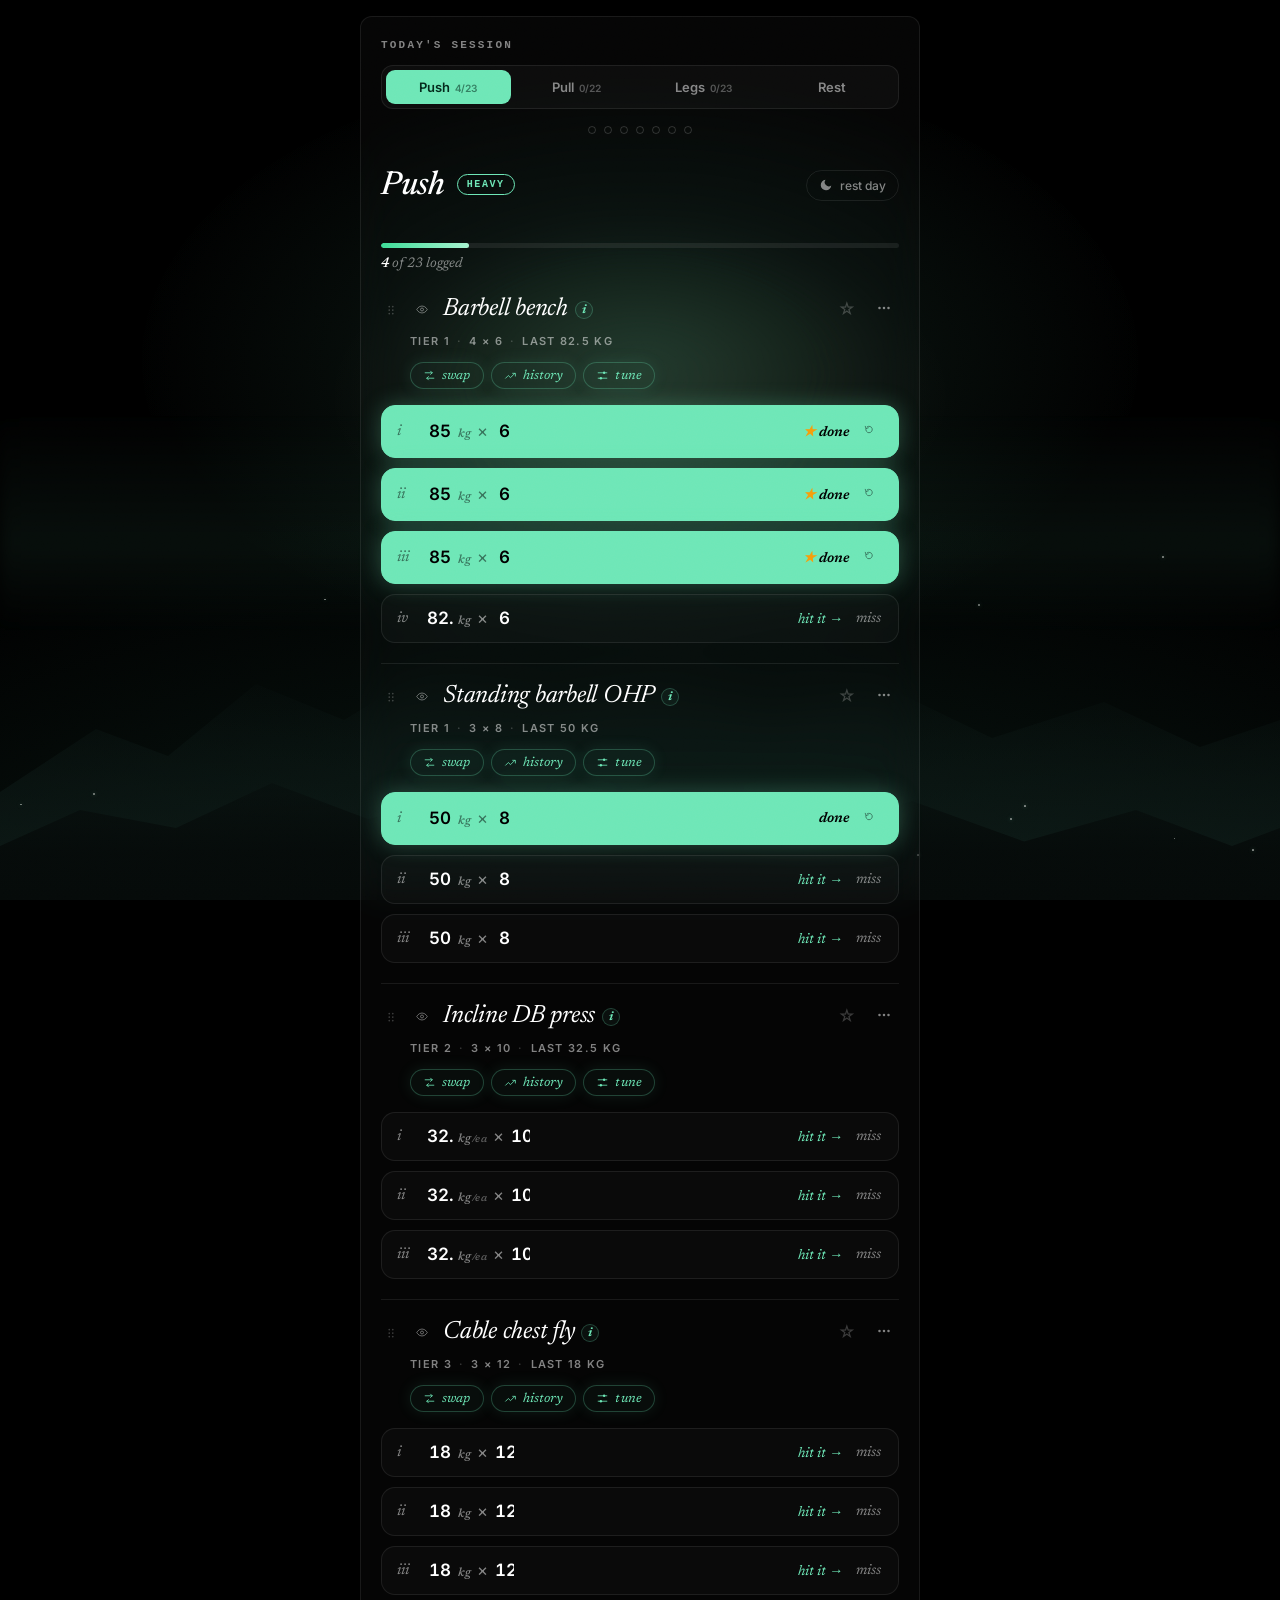
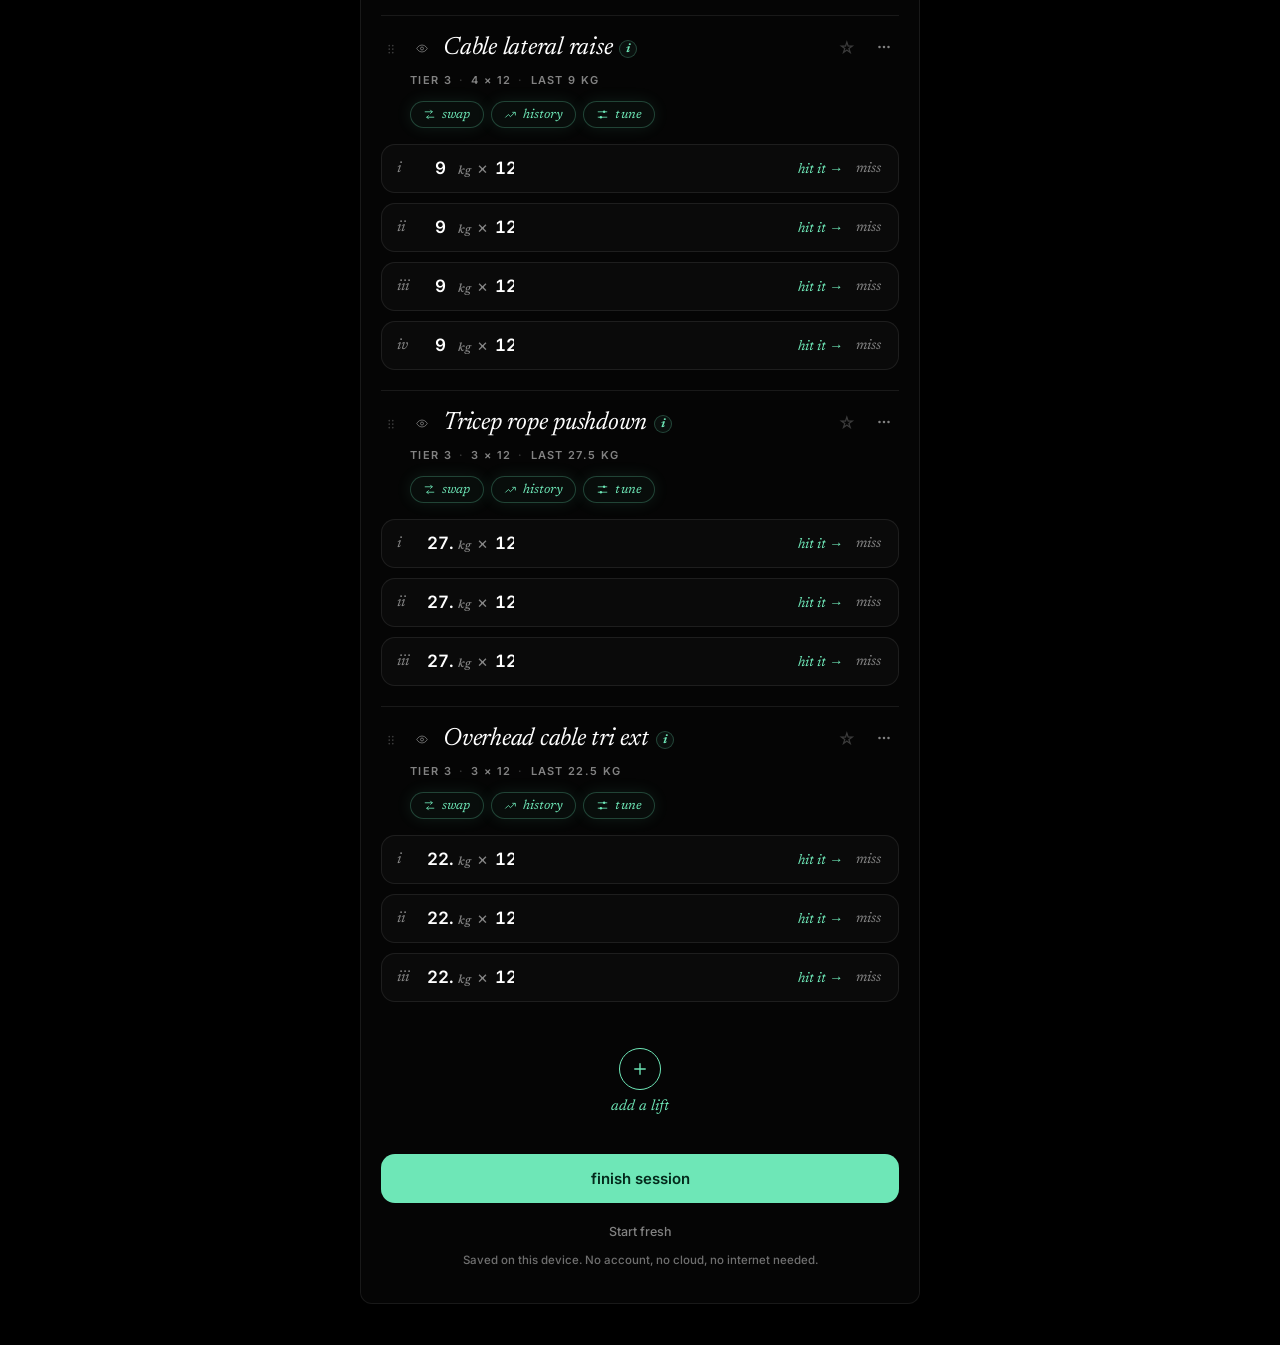
==== commit 3b33fdd7: "Open the Train logger as its own full page, not a scrim popup The tile mount used to gate the logger" ====
--- a/public/tiles/train.html
+++ b/public/tiles/train.html
@@ -337,54 +337,15 @@
 
 <style>
   /* ====================================================================
-     TILE MOUNT — additive only. The verbatim logger above is untouched;
-     this wraps it behind the round TRAIN button so it drops into the
-     Train dashboard tile. Idle, the tile shows the button over the baked
-     mountains; tapping opens the exact .sheet over a light scrim.
+     TILE MOUNT — additive only. The verbatim logger above is untouched.
+     The logger renders as its OWN full page, not a scrim popup: opening the
+     Train tile lands straight on the .shell / .sheet over the baked
+     mountains, exactly like a real Vitality module. No round-button gate,
+     no translucent scrim. Persistence still swaps localStorage → the
+     sandboxed tile's Vitality bridge, wired in the script below.
      ================================================================= */
-
-  /* the compact tile face: a round, ghost-ring mint dumbbell button */
-  .train-trigger {
-    margin: auto; flex: none;
-    width: 44px; height: 44px; border-radius: 50%;
-    display: inline-flex; align-items: center; justify-content: center;
-    background: rgba(110,231,183,.06); border: 1px solid var(--mint); color: var(--mint);
-    cursor: pointer; box-shadow: 0 0 22px rgba(110,231,183,.14);
-    transition: background .2s, box-shadow .3s, transform .15s var(--spring);
-  }
-  .train-trigger:hover { background: rgba(110,231,183,.12); box-shadow: 0 0 30px rgba(110,231,183,.26); }
-  .train-trigger:active { transform: scale(.92); }
-  .train-trigger svg { width: 26px; height: 26px; fill: none; stroke: currentColor; stroke-width: 1.7; stroke-linecap: round; stroke-linejoin: round; }
-  body.logger-open .train-trigger { display: none; }
-
-  /* the overlay that carries the verbatim .shell / .sheet, hidden until opened.
-     z-index 56 sits above the lifted mountains (55) but below the logger's own
-     popups (60) and celebration (80), so history / tune / PR still stack right. */
-  .logger-overlay { position: fixed; inset: 0; z-index: 56; display: none; }
-  .logger-overlay.open {
-    display: flex; align-items: flex-start; justify-content: center;
-    padding: max(16px, env(safe-area-inset-top)) 14px calc(40px + env(safe-area-inset-bottom));
-    overflow-y: auto; background: rgba(0,0,0,.28);
-    animation: scrimIn .18s var(--ease);
-  }
-  .logger-overlay.open .shell { animation: shellRise .5s var(--spring) both; }
-  @keyframes shellRise { from { opacity: 0; transform: translateY(16px) scale(.985); } to { opacity: 1; transform: none; } }
-
-  /* close affordance, pinned to the corner (the sheet can fill a phone width) */
-  .logger-close {
-    position: fixed; top: max(14px, env(safe-area-inset-top)); right: 14px; z-index: 57;
-    width: 40px; height: 40px; border-radius: 50%;
-    display: inline-flex; align-items: center; justify-content: center;
-    background: rgba(0,0,0,.35); border: 1px solid var(--hair); color: var(--muted);
-    cursor: pointer; backdrop-filter: blur(6px); -webkit-backdrop-filter: blur(6px);
-    transition: color .15s, border-color .15s;
-  }
-  .logger-close:hover { color: var(--text); border-color: var(--mint); }
-  .logger-close svg { width: 20px; height: 20px; fill: none; stroke: currentColor; stroke-width: 1.7; stroke-linecap: round; stroke-linejoin: round; }
-
-  @media (prefers-reduced-motion: reduce) {
-    .logger-overlay.open, .logger-overlay.open .shell { animation-duration: 0.01ms !important; }
-  }
+  /* .shell centers via the verbatim body{display:flex} + margin:auto; the
+     .sheet carries its own `rise` entrance from the logger CSS above. */
 </style>
 </head>
 <body>
@@ -395,33 +356,25 @@
   <div class="wb-particles"></div>
 </div>
 
-<!-- TILE FACE: the round TRAIN button that fills the Train slot idle. -->
-<button class="train-trigger" id="trainTrigger" type="button" data-no-vitality aria-label="Open the workout logger" title="Workout logger">
-  <svg viewBox="0 0 24 24" aria-hidden="true"><path d="M4 8v8M6.5 9.5v5M17.5 9.5v5M20 8v8M6.5 12h11"/></svg>
-</button>
-
-<!-- OVERLAY: wraps the verbatim shell/sheet; opened by the trigger. -->
-<div class="logger-overlay" id="loggerOverlay">
-  <div class="shell">
-    <div class="sheet" id="sheet">
-      <div class="eyebrow">Today's session</div>
-      <div class="daytabs" id="daytabs"></div>
-      <div class="daydots" id="daydots"></div>
-      <div class="dayhead">
-        <h1 class="daytitle" id="daytitle">Push</h1>
-        <span class="daypill" id="daypill">Heavy</span>
-        <button class="moonbtn" id="moonbtn" title="Mark the whole day a rest day"><svg viewBox="0 0 24 24"><path d="M21 12.8A9 9 0 1 1 11.2 3a7 7 0 0 0 9.8 9.8z"/></svg><span>rest day</span></button>
-      </div>
-      <div class="progress" id="progress"><div class="ptrack"><div class="pfill" id="pfill"></div></div><div class="plabel" id="plabel"></div></div>
-      <div class="exwrap" id="exwrap"></div>
-      <div class="finishRow"><button class="finishBtn" id="finishBtn">finish session</button></div>
-      <button class="freshbtn" id="freshbtn">Start fresh</button>
-      <p class="store-note">Saved on this device. No account, no cloud, no internet needed.</p>
+<!-- The logger IS the page: the verbatim .shell / .sheet renders directly,
+     no round-button gate and no scrim overlay. Opening the Train tile lands
+     straight here, exactly like a real Vitality module opening its own page. -->
+<div class="shell">
+  <div class="sheet" id="sheet">
+    <div class="eyebrow">Today's session</div>
+    <div class="daytabs" id="daytabs"></div>
+    <div class="daydots" id="daydots"></div>
+    <div class="dayhead">
+      <h1 class="daytitle" id="daytitle">Push</h1>
+      <span class="daypill" id="daypill">Heavy</span>
+      <button class="moonbtn" id="moonbtn" title="Mark the whole day a rest day"><svg viewBox="0 0 24 24"><path d="M21 12.8A9 9 0 1 1 11.2 3a7 7 0 0 0 9.8 9.8z"/></svg><span>rest day</span></button>
     </div>
+    <div class="progress" id="progress"><div class="ptrack"><div class="pfill" id="pfill"></div></div><div class="plabel" id="plabel"></div></div>
+    <div class="exwrap" id="exwrap"></div>
+    <div class="finishRow"><button class="finishBtn" id="finishBtn">finish session</button></div>
+    <button class="freshbtn" id="freshbtn">Start fresh</button>
+    <p class="store-note">Saved on this device. No account, no cloud, no internet needed.</p>
   </div>
-  <button class="logger-close" id="loggerClose" type="button" data-no-vitality aria-label="Close the logger" title="Close">
-    <svg viewBox="0 0 24 24" aria-hidden="true"><path d="M6 6l12 12M18 6L6 18"/></svg>
-  </button>
 </div>
 
 <div id="popRoot"></div>
@@ -470,35 +423,10 @@
   };
 }
 
-/* Wire the tile face → sheet overlay. Independent of the logger internals. */
-(function wireTileMount() {
-  const trigger = document.getElementById('trainTrigger');
-  const overlay = document.getElementById('loggerOverlay');
-  const closeBtn = document.getElementById('loggerClose');
-  const backdrop = document.getElementById('vt-backdrop');
-  const popRoot = document.getElementById('popRoot');
-  if (!trigger || !overlay) return;
-  const popOpen = () => !!(popRoot && popRoot.childElementCount);
-  function open() {
-    overlay.classList.add('open');
-    document.body.classList.add('logger-open');
-    if (backdrop) backdrop.classList.add('lift');       // mountains lifted behind
-    if (closeBtn) closeBtn.focus();
-  }
-  function close() {
-    if (popOpen()) return;                               // a logger popup owns this dismissal
-    overlay.classList.remove('open');
-    document.body.classList.remove('logger-open');
-    if (backdrop) backdrop.classList.remove('lift');
-    trigger.focus();
-  }
-  trigger.addEventListener('click', open);
-  if (closeBtn) closeBtn.addEventListener('click', close);
-  overlay.addEventListener('click', function (e) { if (e.target === overlay) close(); });
-  document.addEventListener('keydown', function (e) {
-    if (e.key === 'Escape' && overlay.classList.contains('open') && !popOpen()) close();
-  });
-})();
+/* No tile-face wiring: the logger IS the page now. The dashboard opens this
+   tile straight onto the .sheet — no round-button trigger, no scrim overlay.
+   The logger's own popups (history / tune / swap) still lift the mountains
+   behind themselves via the verbatim openPop()/closePop() below. */
 
 /* Hydrate the store (bridge or localStorage), then boot the verbatim logger. */
 (async function boot() {
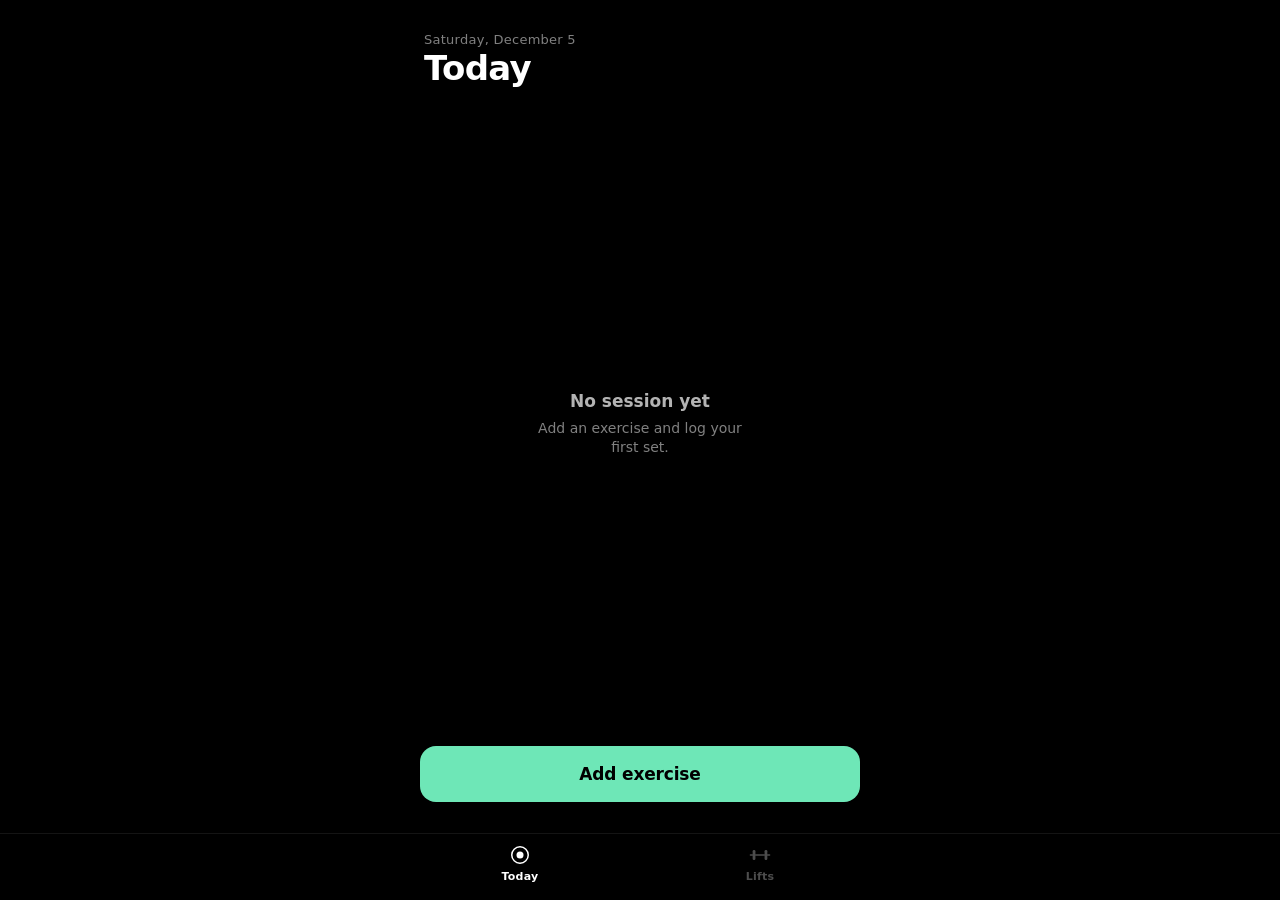
==== commit 42d990b4: "Restore the Today/Lifts workout app as the Train tile The Train tile should run the original offline" ====
--- a/public/tiles/train.html
+++ b/public/tiles/train.html
@@ -1,1052 +1,1679 @@
-<!DOCTYPE html>
+<!doctype html>
 <html lang="en">
 <head>
-<meta charset="UTF-8" />
-<meta name="viewport" content="width=device-width, initial-scale=1, viewport-fit=cover" />
-<meta name="theme-color" content="#000000" />
-<title>Workout logger · Push Pull Legs</title>
-
-<link rel="preconnect" href="https://fonts.googleapis.com" />
-<link rel="preconnect" href="https://fonts.gstatic.com" crossorigin />
-<link rel="stylesheet" href="https://fonts.googleapis.com/css2?family=Inter:wght@400;500;600;700&family=Newsreader:ital,opsz,wght@0,6..72,400;0,6..72,500;1,6..72,400;1,6..72,500&family=JetBrains+Mono:wght@400;500&display=swap" />
-
-<style>
-  /* ====================================================================
-     Vitality workout logger — Push / Pull / Legs, fully self-contained.
-     Extracted verbatim from the Logger Design Lab (chrome stripped).
-     The whole Vitality look — fonts + mountains/glass/particles backdrop —
-     is baked in below, so it renders with NO external file. Mint accent
-     (#6EE7B7); amber (#f59e0b) ONLY for a PR / your best.
-     ================================================================= */
-  :root {
-    --bg:#000; --card:rgba(255,255,255,0.02); --row:rgba(255,255,255,0.03); --line:rgba(255,255,255,0.08); --hair:rgba(255,255,255,0.16);
-    --mint:#6EE7B7; --mint-ic:#6EE7B7; --ink:#042a1c; --gold:#f59e0b; --fail:#e06a6c;
-    --text:#fff; --muted:rgba(255,255,255,0.5); --muted-strong:rgba(255,255,255,0.7);
-    --font-serif:'Newsreader'; --vt-sans:'Inter',-apple-system,BlinkMacSystemFont,'Segoe UI',Roboto,Helvetica,Arial,sans-serif; --vt-serif:'Newsreader','Times New Roman',Georgia,serif; --vt-mono:'JetBrains Mono',ui-monospace,'SF Mono',Menlo,Consolas,monospace;
-    --serif: var(--font-serif), 'Newsreader', Georgia, serif;
-    --sans: var(--vt-sans), 'Inter', system-ui, sans-serif;
-    --spring: cubic-bezier(.34,1.56,.64,1); --ease: cubic-bezier(.2,.8,.2,1);
-    --radius-lg:12px; --radius-pill:999px; --border:rgba(255,255,255,0.08); --border-strong:rgba(255,255,255,0.16);
-  }
-  * { box-sizing: border-box; -webkit-tap-highlight-color: transparent; }
-  ::selection { background: var(--mint); color: var(--ink); }
-  html { background: var(--bg); }
-  body { margin:0; min-height:100dvh; padding: max(16px, env(safe-area-inset-top)) 14px calc(40px + env(safe-area-inset-bottom)); display:flex; background:transparent; color:var(--text); font-family:var(--sans); -webkit-font-smoothing:antialiased; -moz-osx-font-smoothing:grayscale; }
-  /* flex parent + margin:auto centers the sheet both ways when there's room,
-     and still scrolls from the top (title never clipped) when it doesn't. */
-  .shell { width: 100%; max-width: 640px; margin: auto; }
-
-  /* ── inlined Vitality backdrop (baked in from vitality-theme.js so the
-        mountains / glass atmosphere / particles render with NO external file) ── */
-  #vt-backdrop { position:fixed; inset:0; z-index:-1; pointer-events:none; overflow:hidden; background:var(--bg); }
-  #vt-backdrop.lift { z-index:55; }
-  #vt-backdrop .wb-atmosphere { position:absolute; inset:0; pointer-events:none; background:
-    radial-gradient(60% 50% at 50% 40%, rgba(110,231,183,.18) 0%, rgba(110,231,183,.06) 32%, rgba(110,231,183,0) 66%),
-    radial-gradient(34% 26% at 50% 44%, rgba(255,226,181,.08) 0%, rgba(255,226,181,0) 72%),
-    radial-gradient(130% 90% at 50% 120%, rgba(14,38,30,.85) 0%, rgba(0,0,0,1) 72%); }
-  #vt-backdrop .wb-mountains { position:absolute; left:0; right:0; bottom:0; height:42vh; min-height:240px; pointer-events:none; }
-  #vt-backdrop .wb-mountains svg { width:100%; height:100%; display:block; }
-  #vt-backdrop .wb-mist { position:absolute; left:0; right:0; bottom:30vh; height:24vh; pointer-events:none; background:linear-gradient(to top, rgba(0,0,0,0) 0%, rgba(110,231,183,.06) 40%, rgba(0,0,0,0) 100%); filter:blur(8px); }
-  #vt-backdrop .wb-particles { position:absolute; inset:0; pointer-events:none; }
-  #vt-backdrop .wb-particles span { position:absolute; width:1.5px; height:1.5px; background:rgba(233,239,233,.55); border-radius:50%; box-shadow:0 0 4px rgba(167,243,208,.35); animation:vtDrift linear infinite; }
-  @keyframes vtDrift { 0%{transform:translate3d(0,0,0);opacity:0;} 8%{opacity:.7;} 92%{opacity:.5;} 100%{transform:translate3d(var(--dx,12px),var(--dy,-100vh),0);opacity:0;} }
-  #vt-grain { position:fixed; inset:0; z-index:9999; pointer-events:none; opacity:.05; mix-blend-mode:overlay; background-image:url("data:image/svg+xml;utf8,<svg viewBox='0 0 200 200' xmlns='http://www.w3.org/2000/svg'><filter id='vtn'><feTurbulence type='fractalNoise' baseFrequency='0.85' numOctaves='2' stitchTiles='stitch'/></filter><rect width='100%25' height='100%25' filter='url(%23vtn)'/></svg>"); background-size:200px 200px; }
-  @media (prefers-reduced-motion:reduce) { #vt-backdrop .wb-particles span { animation:none; } }
-  button { font-family: inherit; }
-  .num, .val, .pillValue, .stat .v, .repDot, td .num, .axis-label { font-variant-numeric: tabular-nums; }
-
-  /* ── the logger sheet ─────────────────────────────────────────────── */
-  .sheet { position: relative; width: 100%; max-width: 560px; margin: 0 auto; background: var(--card); border: 1px solid var(--line); border-radius: var(--radius-lg); padding: 22px 20px 24px; backdrop-filter: blur(20px) saturate(1.2); -webkit-backdrop-filter: blur(20px) saturate(1.2); opacity: 0; transform: translateY(14px); animation: rise .6s var(--spring) forwards; }
-  @keyframes rise { to { opacity: 1; transform: none; } }
-  .eyebrow { font-family: var(--vt-mono); text-transform: uppercase; letter-spacing: .2em; font-size: 11px; font-weight: 600; color: var(--muted); }
-
-  /* day tabs */
-  .daytabs { display:flex; gap:3px; background: var(--row); border:1px solid var(--line); border-radius:12px; padding:4px; margin-top:14px; }
-  .daytab { flex:1; background:none; border:none; color:var(--muted); font-family:var(--sans); font-size:13px; font-weight:600; padding:9px 6px; border-radius:9px; cursor:pointer; transition: color .2s, background .25s; }
-  .daytab.on { background: var(--mint); color: var(--ink); }
-  .daytab .tnum { font-variant-numeric: tabular-nums; opacity:.6; font-size:10px; margin-left:5px; }
-  .daytab.on .tnum { opacity:.55; }
-
-  /* dotted per-exercise progress for the active day */
-  .daydots { display:flex; align-items:center; justify-content:center; flex-wrap:wrap; gap:8px; margin-top:16px; min-height:9px; }
-  .daydots .dd { width:8px; height:8px; border-radius:50%; border:1.5px solid var(--hair); transition: background .3s, border-color .3s; }
-  .daydots .dd.done { background: var(--mint); border-color: var(--mint); }
-  .daydots .dd.pr { background: var(--gold); border-color: var(--gold); }
-  .daydots .dd.miss { border-color: var(--fail); }
-
-  /* day header */
-  .dayhead { display:flex; align-items:flex-end; gap:12px; margin-top:14px; }
-  .daytitle { font-family: var(--serif); font-style:italic; font-weight:500; font-size:33px; line-height:1; letter-spacing:-0.01em; }
-  .daypill { font-family: var(--vt-mono); font-size:10px; font-weight:600; letter-spacing:.16em; text-transform:uppercase; padding:4px 9px; border-radius:999px; border:1px solid var(--mint); color:var(--mint); align-self:center; margin-bottom:4px; }
-  .daypill.vol { border-color: var(--hair); color: var(--muted-strong); }
-  .moonbtn { margin-left:auto; align-self:center; margin-bottom:3px; display:inline-flex; align-items:center; gap:7px; background:none; border:1px solid var(--line); color:var(--muted); border-radius:999px; padding:7px 12px; font-size:12px; font-weight:500; cursor:pointer; transition: color .18s, border-color .18s, background .18s; }
-  .moonbtn:hover { color: var(--muted-strong); border-color: var(--hair); }
-  .moonbtn.on { color: var(--mint); border-color: var(--mint); background: rgba(110,231,183,.06); }
-  .moonbtn svg { width:14px; height:14px; fill: currentColor; }
-
-  /* overall progress */
-  .progress { margin-top:18px; }
-  .ptrack { height:5px; border-radius:999px; background: rgba(255,255,255,.07); overflow:hidden; }
-  .pfill { height:100%; border-radius:999px; background: linear-gradient(90deg,#3ddc97,#a7f3d0); transition: width .5s var(--ease); }
-  .plabel { font-family: var(--serif); font-style:italic; font-size:14px; color: var(--muted); margin-top:9px; }
-  .plabel b { color: var(--text); font-weight:500; }
-
-  /* exercises */
-  .exwrap { margin-top:6px; }
-  .ex { padding: 18px 0 20px; position:relative; transition: opacity .2s; }
-  .ex + .ex { border-top: 1px solid var(--line); }
-  .ex.drag-ghost { opacity:.4; }
-  .ex.celebrate::before { content:""; position:absolute; inset:-6px -2px; border-radius:16px; pointer-events:none; z-index:0; animation: exGlow 1.6s var(--ease) forwards; }
-  .ex.celebrate::after { content:""; position:absolute; inset:-6px -2px; border-radius:16px; border:1.5px solid rgba(245,158,11,.7); pointer-events:none; z-index:0; animation: exRing 1.6s var(--ease) forwards; }
-  @keyframes exGlow { 0%{box-shadow:0 0 0 0 rgba(245,158,11,0);} 22%{box-shadow:0 0 56px -4px rgba(245,158,11,.5);} 100%{box-shadow:0 0 0 0 rgba(245,158,11,0);} }
-  @keyframes exRing { 0%{opacity:0;transform:scale(.99);} 18%{opacity:1;transform:scale(1);} 100%{opacity:0;transform:scale(1.01);} }
-  .ex > * { position:relative; z-index:1; }
-
-  .exHead { display:flex; align-items:center; gap:9px; }
-  .grip { flex:none; width:20px; height:26px; display:grid; place-items:center; color: rgba(255,255,255,.22); cursor:grab; touch-action:none; background:none; border:none; padding:0; }
-  .grip:hover { color: var(--muted); }
-  .grip.dragging { cursor:grabbing; }
-  .grip svg { width:14px; height:14px; fill: currentColor; }
-  .exEye { flex:none; display:inline-flex; align-items:center; justify-content:center; background:none; border:none; cursor:pointer; color: var(--muted); width:24px; height:24px; transition: color .15s; }
-  .exEye:hover { color: var(--mint); }
-  .exEye svg { width:21px; height:21px; stroke: currentColor; fill:none; stroke-width:1.5; }
-  .exName { font-family: var(--serif); font-style:italic; font-weight:400; font-size:25px; line-height:1.05; letter-spacing:-0.01em; color: var(--text); flex:1; min-width:0; border:none; background:none; text-align:left; cursor:pointer; padding:0; display:inline-flex; align-items:baseline; gap:7px; word-break:break-word; }
-  .exName:hover .nameTxt { text-decoration: underline; text-decoration-color: rgba(110,231,183,.5); text-underline-offset:3px; }
-  .exInfo { display:inline-flex; align-items:center; justify-content:center; width:18px; height:18px; font-family: var(--serif); font-style:italic; font-size:12px; font-weight:600; color: var(--mint); background: rgba(110,231,183,.05); border:1px solid rgba(110,231,183,.25); border-radius:50%; line-height:1; align-self:center; flex:none; }
-  .pinBtn { flex:none; background:none; border:none; cursor:pointer; color: rgba(255,255,255,.22); font-size:17px; line-height:1; padding:4px; transition: color .15s, transform .15s var(--spring); }
-  .pinBtn:hover { color: var(--muted); } .pinBtn:active { transform: scale(.85); }
-  .pinBtn.on { color: var(--mint); }
-  .menuBtn { flex:none; background:none; border:none; cursor:pointer; color: var(--muted); padding:4px 6px; border-radius:8px; transition: color .15s, background .15s; }
-  .menuBtn:hover { color: var(--text); background: rgba(255,255,255,.05); }
-  .menuBtn svg { width:18px; height:18px; fill: currentColor; }
-
-  .exMeta { font-size:11px; font-weight:600; color: var(--muted); letter-spacing:.12em; text-transform:uppercase; display:flex; align-items:center; gap:7px; flex-wrap:wrap; padding-left:29px; margin-top:10px; }
-  .metaSep { opacity:.4; }
-  .exNote { padding-left:29px; margin-top:9px; font-size:13px; color: var(--muted-strong); font-style:italic; display:flex; gap:7px; align-items:baseline; }
-  .exNote .ndot { color: var(--mint); }
-  .deloadTag { color: var(--muted-strong); border:1px solid var(--hair); border-radius:4px; padding:1px 6px; font-size:9px; letter-spacing:.12em; }
-
-  .exActions { display:flex; align-items:center; flex-wrap:wrap; gap:7px; padding-left:29px; margin-top:14px; }
-  .actionPill { display:inline-flex; align-items:center; gap:6px; padding:6px 12px; font-size:12px; color: var(--mint); background: rgba(110,231,183,.04); border:1px solid rgba(110,231,183,.25); border-radius: var(--radius-pill); cursor:pointer; white-space:nowrap; box-shadow: 0 0 16px rgba(110,231,183,.10); transition: color .15s, border-color .15s, background .15s, box-shadow .48s var(--ease), transform .15s var(--spring); }
-  .actionPill:hover { color: #fff; border-color: var(--mint); background: rgba(110,231,183,.12); box-shadow: 0 0 22px rgba(110,231,183,.20); transform: translateY(-1px); }
-  .actionPill:active { transform: scale(.96); }
-  .actionPill svg { width:13px; height:13px; stroke: currentColor; fill:none; stroke-width:1.5; stroke-linecap:round; stroke-linejoin:round; }
-  .actionPill .pl { font-family: var(--serif); font-style:italic; letter-spacing:.01em; font-size:13px; }
-
-  /* set pills */
-  .pills { display:flex; flex-direction:column; gap:10px; width:100%; margin-top:16px; }
-  .pill { display:flex; align-items:center; gap:11px; padding:13px 15px; border-radius:14px; border:1px solid var(--line); background: rgba(255,255,255,.022); position:relative; overflow:hidden; transition: background .48s var(--ease), border-color .48s var(--ease), box-shadow .48s var(--ease), color .48s var(--ease); }
-  .pill.tappable { cursor:pointer; }
-  .pillIdx { font-family: var(--serif); font-style:italic; font-size:15px; color: var(--muted); width:18px; flex:none; }
-  .pillValue { font-size:17px; letter-spacing:-0.01em; font-weight:500; display:inline-flex; align-items:baseline; }
-  .pillTimes { color: var(--muted); margin:0 6px; font-weight:400; }
-  .pillUnit { color: var(--muted); font-family: var(--serif); font-style:italic; font-size:.7em; margin-left:3px; letter-spacing:.02em; font-variant-numeric:normal; }
-  .pillPerHand { margin-left:1px; font-size:.85em; opacity:.7; }
-  .pillInput { background:transparent; border:none; outline:none; color:inherit; font:inherit; font-weight:600; font-variant-numeric: tabular-nums; text-align:center; -moz-appearance:textfield; appearance:textfield; min-width:1.7ch; width:2.6ch; padding:0 1px; border-bottom:1px solid transparent; transition: border-color .15s, color .15s; }
-  .pillInput.r { width:1.9ch; }
-  .pillInput::-webkit-outer-spin-button, .pillInput::-webkit-inner-spin-button { -webkit-appearance:none; margin:0; }
-  .pill:hover .pillInput { border-bottom-color: rgba(110,231,183,.22); }
-  .pillInput:focus { color: var(--mint); border-bottom-color: var(--mint); }
-  .pillSpacer { flex:1; }
-  .pillActions { display:inline-flex; align-items:center; gap:9px; }
-  .pillHit { background:none; border:none; font-family: var(--serif); font-style:italic; font-size:14px; color: var(--mint); cursor:pointer; white-space:nowrap; padding:2px; transition: color .15s; }
-  .pillMiss { background:none; border:none; font-family: var(--serif); font-style:italic; font-size:14px; color: var(--muted); cursor:pointer; padding:2px; transition: color .15s; }
-  .pillMiss:hover { color: var(--fail); }
-  .pillStatus { font-family: var(--serif); font-style:italic; font-size:14px; cursor:default; }
-  .pillPr { font-style:italic; color: var(--gold); }
-  .pillReset { background:none; border:none; cursor:pointer; padding:6px; border-radius:50%; display:inline-flex; align-items:center; justify-content:center; color:currentColor; opacity:.55; transition: opacity .15s, background .15s; }
-  .pillReset svg { width:13px; height:13px; stroke:currentColor; fill:none; stroke-width:1.5; stroke-linecap:round; stroke-linejoin:round; }
-  .pillReset:hover { opacity:1; background: rgba(0,0,0,.12); }
-  .pill.done { background: var(--mint); border-color: var(--mint); color:#000; box-shadow: 0 0 22px rgba(110,231,183,.28); }
-  .pill.done .pillIdx, .pill.done .pillTimes, .pill.done .pillUnit { color: rgba(0,0,0,.5); }
-  .pill.done .pillInput { color:#000; }
-  .pill.done .pillHit, .pill.done .pillStatus { color:#000; font-weight:600; }
-  .pill.done .pillStatus .sub { color: rgba(0,0,0,.55); font-weight:500; }
-  .pill.failed { background: rgba(224,106,108,.12); border-color: var(--fail); color: var(--text); }
-  .pill.failed .pillIdx, .pill.failed .pillStatus { color: var(--fail); }
-  .pill.failed .pillValue { text-decoration: line-through; color: var(--muted-strong); }
-  .pill.shimmer::after { content:""; position:absolute; inset:0; pointer-events:none; background: linear-gradient(110deg, transparent 30%, rgba(255,255,255,.5) 50%, transparent 70%); transform: translateX(-120%); animation: pillShimmer .8s var(--ease); }
-  @keyframes pillShimmer { to { transform: translateX(120%); } }
-
-  /* collapsed card */
-  .ex.collapsed .exMeta, .ex.collapsed .exActions, .ex.collapsed .pills, .ex.collapsed .exNote, .ex.collapsed .restSlot { display:none; }
-  .ex.collapsed .collapsedNote { display:flex; }
-  .collapsedNote { display:none; padding-left:29px; margin-top:8px; font-size:12px; color: var(--muted); font-style:italic; }
-
-  /* rest timer */
-  .restSlot:empty { display:none; }
-  .restbar { display:flex; align-items:center; justify-content:center; gap:13px; margin-top:16px; margin-left:29px; padding:9px 13px; border:1px solid var(--mint); border-radius:999px; background: rgba(110,231,183,.06); }
-  .restbar.over { border-color: var(--gold); }
-  .restStep { background:none; border:1px solid var(--hair); color: var(--text); border-radius:999px; padding:5px 11px; cursor:pointer; font-size:12px; font-variant-numeric: tabular-nums; transition: border-color .15s; }
-  .restStep:hover { border-color: var(--mint); }
-  .restMid { text-align:center; min-width:108px; }
-  .restTime { font-family: var(--serif); font-style:italic; font-size:20px; color: var(--mint); font-variant-numeric: tabular-nums; }
-  .restbar.over .restTime { color: var(--gold); }
-  .restLabel { font-family: var(--vt-mono); font-size:9px; letter-spacing:.14em; text-transform:uppercase; color: var(--muted); margin-top:1px; }
-  .restX { background:none; border:none; color: var(--muted); cursor:pointer; font-size:18px; line-height:1; padding:2px 5px; }
-  .restX:hover { color: var(--text); }
-
-  /* add a lift + rest-day panel */
-  .addLift { display:flex; flex-direction:column; align-items:center; gap:9px; margin:8px auto 0; background:none; border:none; cursor:pointer; padding:18px; width:100%; }
-  .addLiftRing { width:42px; height:42px; border-radius:50%; border:1px solid var(--mint); display:grid; place-items:center; color: var(--mint); transition: background .2s, transform .15s var(--spring); }
-  .addLift:hover .addLiftRing { background: rgba(110,231,183,.08); }
-  .addLift:active .addLiftRing { transform: scale(.92); }
-  .addLiftRing svg { width:18px; height:18px; stroke: currentColor; fill:none; stroke-width:1.8; stroke-linecap:round; }
-  .addLiftLabel { font-family: var(--serif); font-style:italic; font-size:15px; color: var(--mint); }
-
-  .restPanel { text-align:center; padding:38px 16px 30px; }
-  .restPanel .moon { width:46px; height:46px; margin:0 auto; color: var(--muted); }
-  .restPanel .moon svg { width:100%; height:100%; fill: currentColor; }
-  .restPanel h3 { font-family: var(--serif); font-style:italic; font-weight:500; font-size:26px; margin:14px 0 0; }
-  .restPanel p { font-size:14px; line-height:1.6; color: var(--muted-strong); max-width:340px; margin:12px auto 0; }
-  .restPanel .undo { margin-top:18px; background:none; border:none; color: var(--mint); font-family: var(--serif); font-style:italic; font-size:14px; cursor:pointer; }
-
-  /* finish footer */
-  .finishRow { margin-top:22px; }
-  .finishBtn { width:100%; border:none; border-radius:14px; padding:15px; font-family: var(--sans); font-size:15px; font-weight:600; cursor:pointer; background: var(--mint); color: var(--ink); transition: transform .18s var(--spring), opacity .2s; }
-  .finishBtn:active { transform: scale(.99); }
-  .finishBtn:disabled { opacity:.4; cursor:default; }
-  .finishBtn.locked { background: rgba(110,231,183,.12); color: var(--mint); border:1px solid var(--mint); }
-  .freshbtn { display:block; margin: 13px auto 0; background:none; border:none; color: var(--muted); font-family: var(--sans); font-size:12.5px; font-weight:500; cursor:pointer; padding:8px 12px; border-radius:9px; transition: color .18s; }
-  .freshbtn:hover { color: var(--text); } .freshbtn.arm { color: var(--fail); font-weight:600; }
-  .store-note { text-align:center; color: var(--muted); font-size:11.5px; font-weight:500; margin-top:6px; opacity:.85; }
-
-  /* ── popups (history / form / swap / tune / overflow menu) ─────────── */
-  .scrim { position:fixed; inset:0; z-index:60; display:flex; align-items:flex-start; justify-content:center; padding: max(20px, env(safe-area-inset-top)) 14px 40px; overflow-y:auto; background: rgba(0,0,0,.28); opacity:0; animation: scrimIn .18s var(--ease) forwards; }
-  @keyframes scrimIn { to { opacity:1; } }
-  .pop { width:100%; max-width:520px; margin:auto; background: var(--card); border:1px solid var(--line); border-radius: var(--radius-lg); padding:24px 22px 26px; position:relative; backdrop-filter: blur(20px) saturate(1.2); -webkit-backdrop-filter: blur(20px) saturate(1.2); box-shadow:0 30px 80px rgba(0,0,0,.55); opacity:0; transform: translateY(12px) scale(.985); animation: popIn .42s var(--spring) forwards; }
-  @keyframes popIn { to { opacity:1; transform:none; } }
-  .popHead { display:flex; align-items:flex-start; justify-content:space-between; gap:12px; }
-  .popTitle { font-family: var(--serif); font-style:italic; font-size:28px; font-weight:500; line-height:1.05; letter-spacing:-0.01em; margin-top:6px; }
-  .popX { background:none; border:none; color: var(--muted); cursor:pointer; padding:4px; flex:none; }
-  .popX svg { width:22px; height:22px; fill:none; stroke:currentColor; stroke-width:1.6; stroke-linecap:round; }
-  .popX:hover { color: var(--text); }
-
-  /* history popup (the /overload tracker) */
-  .range { display:flex; gap:3px; justify-content:center; background: var(--row); border:1px solid var(--line); border-radius:12px; padding:4px; margin:20px auto 0; width:fit-content; }
-  .range button { background:none; border:none; color: var(--muted); font-family: var(--sans); font-size:13px; font-weight:600; padding:8px 14px; border-radius:9px; cursor:pointer; transition: color .2s, background .25s; }
-  .range button.on { background: var(--mint); color: var(--ink); }
-  .chart-card { margin-top:18px; border:1px solid var(--line); border-radius: var(--radius-lg); padding:18px 16px 14px; }
-  .plot { position:relative; width:100%; aspect-ratio: 600/240; }
-  .plot svg { width:100%; height:100%; display:block; overflow:visible; }
-  .grid { stroke: var(--line); stroke-width:1; }
-  .axis-label, .xlab { fill: var(--muted); font-family: var(--sans); font-size:11px; }
-  .xlab.best { fill: var(--mint); font-weight:500; }
-  .area { fill: url(#fill); }
-  .line { fill:none; stroke: var(--mint); stroke-width:2.5; stroke-linecap:round; stroke-linejoin:round; }
-  .dot { fill: var(--mint); stroke: var(--card); stroke-width:3; }
-  .dot.best { fill: var(--gold); }
-  .dot.off { fill: var(--muted); }
-  .delta-cap { text-align:center; font-family: var(--serif); font-style:italic; font-size:14px; color: var(--mint); margin-top:8px; }
-  .delta-cap .mu { color: var(--muted); }
-  .stats { display:flex; margin-top:20px; padding-top:18px; border-top:1px solid var(--line); }
-  .stat { flex:1; text-align:center; }
-  .stat .k { font-size:11px; letter-spacing:.14em; text-transform:uppercase; color: var(--muted); font-weight:600; }
-  .stat .v { font-family: var(--serif); font-style:italic; font-size:23px; font-weight:500; margin-top:8px; }
-  .stat .v.up { color: var(--mint); } .stat .v.gold { color: var(--gold); }
-  table.hist { width:100%; border-collapse:collapse; margin-top:22px; }
-  table.hist th { font-size:10px; letter-spacing:.14em; text-transform:uppercase; color: var(--muted); font-weight:600; padding:0 0 13px; text-align:right; }
-  table.hist th:first-child { text-align:left; }
-  table.hist td { font-size:14px; font-weight:500; padding:12px 0; text-align:right; border-top:1px solid var(--line); }
-  table.hist td:first-child { text-align:left; color: var(--muted); font-family: var(--serif); font-style:italic; }
-  table.hist td .num { font-weight:700; } table.hist td .u { font-size:11px; color: var(--muted); font-weight:500; }
-  table.hist td.prog { color: var(--mint); } table.hist td.prog.first { color: var(--muted); }
-  .best-w { color: var(--gold); display:inline-flex; align-items:center; gap:5px; justify-content:flex-end; }
-  .best-w svg { width:12px; height:12px; fill: var(--gold); }
-  .emptyHist { text-align:center; color: var(--muted); font-style:italic; padding:34px 0; font-family: var(--serif); font-size:15px; }
-
-  /* form popup */
-  .formMuscles { display:flex; align-items:center; gap:8px; flex-wrap:wrap; margin-top:16px; font-family: var(--vt-mono); font-size:11px; letter-spacing:.08em; text-transform:uppercase; }
-  .formMuscles .primary { color: var(--mint); } .formMuscles .secondary { color: var(--muted-strong); }
-  .formEquip { font-family: var(--vt-mono); font-size:11px; letter-spacing:.1em; text-transform:uppercase; color: var(--muted); margin-top:7px; }
-  .formGist { font-size:18px; font-weight:600; line-height:1.4; margin:18px 0 0; }
-  .formSteps { display:flex; flex-direction:column; gap:13px; margin-top:18px; }
-  .formStep { display:flex; gap:15px; align-items:baseline; }
-  .formStep .n { font-family: var(--serif); font-style:italic; color: var(--mint); width:22px; flex:none; }
-  .formStep .t { font-size:15px; font-weight:500; line-height:1.45; }
-  .formCues { display:flex; gap:9px; flex-wrap:wrap; margin-top:20px; }
-  .cuePill { border:1px solid var(--hair); border-radius:999px; padding:8px 15px; color: var(--muted-strong); font-size:13.5px; }
-
-  /* swap popup */
-  .secLbl { font-family: var(--vt-mono); font-size:10px; letter-spacing:.16em; text-transform:uppercase; color: var(--muted); margin:20px 0 10px; }
-  .swapList { display:flex; flex-direction:column; gap:8px; }
-  .swapItem { display:flex; align-items:center; gap:12px; padding:13px 14px; border:1px solid var(--line); border-radius:13px; background:none; cursor:pointer; text-align:left; transition: border-color .15s, background .15s; width:100%; color:inherit; }
-  .swapItem:hover { border-color: var(--mint); background: rgba(110,231,183,.05); }
-  .swapItem .nm { font-family: var(--serif); font-style:italic; font-size:17px; }
-  .swapItem .mu { font-family: var(--vt-mono); font-size:10px; letter-spacing:.1em; text-transform:uppercase; color: var(--muted); margin-top:3px; }
-  .swapItem .arr { margin-left:auto; color: var(--muted); } .swapItem:hover .arr { color: var(--mint); }
-  .swapItem .arr svg { width:16px; height:16px; fill:none; stroke:currentColor; stroke-width:1.6; stroke-linecap:round; stroke-linejoin:round; }
-  .searchRow { display:flex; align-items:center; gap:10px; border:1px solid var(--hair); border-radius:12px; padding:11px 13px; }
-  .searchRow svg { width:16px; height:16px; fill:none; stroke: var(--muted); stroke-width:1.6; flex:none; }
-  .searchRow input { flex:1; background:none; border:none; outline:none; color: var(--text); font:inherit; font-size:15px; }
-
-  /* tune popup */
-  .field { display:flex; align-items:center; justify-content:space-between; padding:16px 0; border-bottom:1px solid var(--line); }
-  .field:last-of-type { border-bottom:none; }
-  .field .lbl { color: var(--muted-strong); font-size:14px; font-weight:500; display:flex; align-items:center; gap:10px; }
-  .field .lbl svg { width:18px; height:18px; fill:none; stroke: var(--muted); stroke-width:1.5; }
-  .stepper { display:flex; align-items:center; gap:14px; }
-  .step { width:36px; height:36px; border-radius:10px; border:1px solid var(--hair); background: var(--bg); color: var(--text); font-size:21px; line-height:1; cursor:pointer; display:flex; align-items:center; justify-content:center; transition: transform .18s var(--spring), border-color .2s; }
-  .step:hover { border-color: var(--mint); } .step:active { transform: scale(.9); } .step.minus { color: var(--muted); }
-  .stepVal { min-width:58px; text-align:center; font-family: var(--serif); font-style:italic; font-size:22px; font-variant-numeric: tabular-nums; }
-  .wInput { font-family: var(--serif); font-style:italic; font-size:22px; width:90px; text-align:right; background:none; border:none; color:inherit; border-bottom:1px solid transparent; -moz-appearance:textfield; appearance:textfield; }
-  .wInput:focus { outline:none; border-bottom-color: var(--mint); color: var(--mint); }
-  .wInput::-webkit-outer-spin-button, .wInput::-webkit-inner-spin-button { -webkit-appearance:none; margin:0; }
-  .wUnit { color: var(--muted); font-size:15px; margin-left:6px; }
-  .popBtns { display:flex; gap:10px; margin-top:24px; }
-  .pbtn { flex:1; border:none; border-radius:12px; padding:13px; font-family: var(--sans); font-size:14.5px; font-weight:600; cursor:pointer; transition: transform .18s var(--spring); }
-  .pbtn:active { transform: scale(.98); }
-  .pbtn.save { background: var(--mint); color: var(--ink); }
-  .pbtn.ghost { background:none; border:1px solid var(--hair); color: var(--muted); }
-  .pbtn.ghost:hover { color: var(--text); border-color: var(--muted); }
-  .pbtn.danger { background: rgba(224,106,108,.12); border:1px solid var(--fail); color: #e88a8c; }
-
-  /* overflow menu */
-  .menuPop { position:absolute; z-index:70; min-width:180px; background: var(--bg); border:1px solid var(--hair); border-radius:13px; padding:6px; box-shadow:0 18px 50px rgba(0,0,0,.6); opacity:0; transform: translateY(-6px) scale(.97); animation: popIn .22s var(--spring) forwards; }
-  .menuPop button { display:flex; align-items:center; gap:11px; width:100%; background:none; border:none; color: var(--text); font:inherit; font-size:14px; padding:11px 12px; border-radius:9px; cursor:pointer; text-align:left; transition: background .14s; }
-  .menuPop button:hover { background: rgba(255,255,255,.05); }
-  .menuPop button.danger { color: #e88a8c; }
-  .menuPop button svg { width:16px; height:16px; fill:none; stroke:currentColor; stroke-width:1.6; stroke-linecap:round; stroke-linejoin:round; flex:none; }
-  .menuPop .sep { height:1px; background: var(--line); margin:4px 2px; }
-
-  /* note editor inline */
-  .noteEdit { padding-left:29px; margin-top:12px; display:flex; gap:8px; }
-  .noteEdit input { flex:1; background: var(--bg); border:1px solid var(--hair); border-radius:10px; color: var(--text); font:inherit; font-size:14px; padding:9px 11px; }
-  .noteEdit input:focus { outline:none; border-color: var(--mint); }
-  .noteEdit button { background: var(--mint); color: var(--ink); border:none; border-radius:10px; padding:0 16px; font-weight:600; cursor:pointer; }
-
-  .celebrate { position: fixed; inset:0; z-index:80; display:flex; align-items:center; justify-content:center; background: rgba(0,0,0,.74); opacity:0; pointer-events:none; transition: opacity .3s; padding:24px; }
-  .celebrate.on { opacity:1; pointer-events:auto; }
-  .celebrate .burst { text-align:center; max-width:360px; transform: scale(.7); transition: transform .5s var(--spring); }
-  .celebrate.on .burst { transform: scale(1); }
-  .celebrate .bstar { width:74px; height:74px; margin:0 auto; }
-  .celebrate .bstar svg { width:100%; height:100%; fill: var(--gold); filter: drop-shadow(0 0 22px rgba(245,158,11,.5)); }
-  .celebrate .ch1 { font-family: var(--serif); font-style:italic; font-size:28px; font-weight:500; margin-top:16px; color: var(--gold); }
-  .celebrate .ch2 { font-size:15px; font-weight:500; margin-top:10px; line-height:1.55; }
-  .celebrate .ch2 .goal { color: var(--gold); font-weight:600; }
-  .celebrate .tap { color: var(--muted); font-size:12.5px; margin-top:20px; }
-
-  @media (max-width:480px) {
-    .daytitle { font-size:28px; } .popTitle { font-size:24px; }
-    .exName { font-size:22px; }
-    .pill { gap:8px; padding:12px 13px; } .pillValue { font-size:16px; }
-    .moonbtn span { display:none; }
-  }
-  @media (prefers-reduced-motion: reduce) { .pill.shimmer::after, .ex.celebrate::before, .ex.celebrate::after { display:none; } *, .sheet, .pop, .scrim, .menuPop { animation-duration:0.01ms !important; transition-duration:0.01ms !important; } }
-</style>
-
-<style>
-  /* ====================================================================
-     TILE MOUNT — additive only. The verbatim logger above is untouched.
-     The logger renders as its OWN full page, not a scrim popup: opening the
-     Train tile lands straight on the .shell / .sheet over the baked
-     mountains, exactly like a real Vitality module. No round-button gate,
-     no translucent scrim. Persistence still swaps localStorage → the
-     sandboxed tile's Vitality bridge, wired in the script below.
-     ================================================================= */
-  /* .shell centers via the verbatim body{display:flex} + margin:auto; the
-     .sheet carries its own `rise` entrance from the logger CSS above. */
-</style>
+  <meta charset="utf-8" />
+  <meta name="viewport" content="width=device-width, initial-scale=1, viewport-fit=cover" />
+  <meta name="theme-color" content="#000000" />
+  <title>Workout</title>
+  <style>
+    /* ---- Theme tokens ---------------------------------------------------- */
+    :root {
+      --bg: #000000;
+      --mint: #6EE7B7;
+      --mint-soft: rgba(110, 231, 183, 0.10);
+      --amber: #FBBF24;
+      --amber-soft: rgba(251, 191, 36, 0.10);
+      --text: #FFFFFF;
+      --muted: rgba(255, 255, 255, 0.5);
+      --faint: rgba(255, 255, 255, 0.3);
+      --hairline: rgba(255, 255, 255, 0.08);
+      --card: rgba(255, 255, 255, 0.03);
+      --radius: 18px;
+      --pad: 20px;
+      font-family: 'Inter', -apple-system, BlinkMacSystemFont, 'Segoe UI', system-ui, sans-serif;
+    }
+
+    * { box-sizing: border-box; -webkit-tap-highlight-color: transparent; }
+
+    html, body {
+      margin: 0;
+      padding: 0;
+      background: var(--bg);
+      color: var(--text);
+      min-height: 100%;
+    }
+
+    body {
+      font-family: inherit;
+      -webkit-font-smoothing: antialiased;
+      text-rendering: optimizeLegibility;
+      overscroll-behavior-y: none;
+    }
+
+    button {
+      font-family: inherit;
+      color: inherit;
+      background: none;
+      border: none;
+      padding: 0;
+      cursor: pointer;
+    }
+    button:active { opacity: 0.7; }
+
+    input {
+      font-family: inherit;
+      color: var(--text);
+      background: none;
+      border: none;
+      outline: none;
+    }
+
+    /* ---- App frame ------------------------------------------------------- */
+    .app {
+      max-width: 480px;
+      margin: 0 auto;
+      min-height: 100dvh;
+      padding: max(env(safe-area-inset-top), 8px) var(--pad)
+               calc(max(env(safe-area-inset-bottom), 12px) + 86px);
+      display: flex;
+      flex-direction: column;
+    }
+    .app.no-tabs { padding-bottom: max(env(safe-area-inset-bottom), 28px); }
+
+    main { flex: 1; display: flex; flex-direction: column; }
+
+    /* ---- Title bars ------------------------------------------------------ */
+    .titlebar { padding: 24px 4px 20px; }
+
+    .titlebar .eyebrow {
+      font-size: 13px;
+      font-weight: 500;
+      letter-spacing: 0.02em;
+      color: var(--muted);
+      margin: 0 0 4px;
+    }
+
+    .titlebar h1 {
+      font-size: 34px;
+      font-weight: 800;
+      letter-spacing: -0.02em;
+      margin: 0;
+      line-height: 1.05;
+      overflow-wrap: anywhere;
+    }
+
+    .backbtn {
+      display: inline-flex;
+      align-items: center;
+      gap: 2px;
+      min-height: 44px;
+      padding: 0 4px;
+      margin: 8px 0 0 -4px;
+      font-size: 15px;
+      font-weight: 500;
+      color: var(--muted);
+    }
+    .backbtn svg { display: block; }
+
+    /* ---- Tab bar ---------------------------------------------------------- */
+    .tabbar {
+      position: fixed;
+      left: 0; right: 0; bottom: 0;
+      z-index: 5;
+      background: rgba(0, 0, 0, 0.92);
+      backdrop-filter: blur(16px);
+      -webkit-backdrop-filter: blur(16px);
+      border-top: 1px solid var(--hairline);
+    }
+    .tabbar .inner {
+      max-width: 480px;
+      margin: 0 auto;
+      display: grid;
+      grid-template-columns: 1fr 1fr;
+      padding-bottom: max(env(safe-area-inset-bottom), 8px);
+    }
+    .tabbar button {
+      display: flex;
+      flex-direction: column;
+      align-items: center;
+      gap: 4px;
+      padding: 10px 0 6px;
+      font-size: 11px;
+      font-weight: 600;
+      letter-spacing: 0.02em;
+      color: var(--faint);
+      min-height: 58px;
+    }
+    .tabbar button.on { color: var(--text); }
+    .tabbar svg { display: block; }
+
+    /* ---- Cards ------------------------------------------------------------ */
+    .card {
+      background: var(--card);
+      border: 1px solid var(--hairline);
+      border-radius: var(--radius);
+      padding: 18px;
+      margin-bottom: 16px;
+    }
+
+    .card-label {
+      font-size: 12px;
+      font-weight: 600;
+      letter-spacing: 0.08em;
+      text-transform: uppercase;
+      color: var(--faint);
+      margin: 0 0 14px;
+    }
+
+    /* ---- Lifts list -------------------------------------------------------- */
+    .ex-row {
+      display: flex;
+      align-items: center;
+      width: 100%;
+      text-align: left;
+      gap: 14px;
+      background: var(--card);
+      border: 1px solid var(--hairline);
+      border-radius: var(--radius);
+      padding: 18px;
+      margin-bottom: 12px;
+      min-height: 76px;
+    }
+    .ex-row .ex-name { font-size: 17px; font-weight: 600; letter-spacing: -0.01em; }
+    .ex-row .ex-sub { font-size: 13px; color: var(--muted); margin-top: 3px; }
+    .ex-row .ex-main { flex: 1; min-width: 0; }
+    .ex-row .ex-best { text-align: right; flex-shrink: 0; }
+    .ex-row .ex-best .num {
+      font-size: 20px; font-weight: 700; letter-spacing: -0.01em;
+      font-variant-numeric: tabular-nums;
+    }
+    .ex-row .ex-best .lbl {
+      font-size: 11px; font-weight: 500; letter-spacing: 0.06em;
+      text-transform: uppercase; color: var(--faint); margin-top: 2px;
+    }
+    .ex-row .chev { color: var(--faint); flex-shrink: 0; }
+
+    /* ---- Buttons ----------------------------------------------------------- */
+    .btn-primary {
+      display: block;
+      width: 100%;
+      min-height: 56px;
+      border-radius: 16px;
+      background: var(--mint);
+      color: #000;
+      font-size: 17px;
+      font-weight: 700;
+      letter-spacing: -0.01em;
+    }
+
+    .btn-outline {
+      display: block;
+      width: 100%;
+      min-height: 56px;
+      border-radius: 16px;
+      border: 1px solid var(--hairline);
+      color: var(--muted);
+      font-size: 16px;
+      font-weight: 600;
+    }
+
+    .btn-quiet {
+      display: block;
+      width: 100%;
+      min-height: 48px;
+      font-size: 14px;
+      font-weight: 500;
+      color: var(--faint);
+      margin-top: 8px;
+    }
+
+    /* ---- Session (Today) cards ---------------------------------------------- */
+    .sess-card { padding: 6px 18px; }
+
+    .sess-head {
+      display: flex;
+      align-items: center;
+      gap: 8px;
+      width: 100%;
+      text-align: left;
+      padding: 14px 0;
+      min-height: 64px;
+    }
+    .sess-head .t { flex: 1; min-width: 0; }
+    .sess-head .nm { font-size: 17px; font-weight: 600; letter-spacing: -0.01em; }
+    .sess-head .sb { font-size: 13px; color: var(--muted); margin-top: 3px; font-variant-numeric: tabular-nums; }
+    .icon-btn {
+      width: 44px;
+      min-height: 44px;
+      display: flex;
+      align-items: center;
+      justify-content: center;
+      color: var(--faint);
+      flex-shrink: 0;
+      margin-right: -10px;
+    }
+
+    .sess-sets { padding-bottom: 6px; }
+    .sess-logger { padding: 4px 0 16px; }
+
+    /* ---- Set rows & badges ----------------------------------------------------- */
+    .set-row {
+      display: flex;
+      align-items: center;
+      gap: 10px;
+      min-height: 52px;
+      padding: 4px 12px;
+      margin: 2px -12px;
+      border-radius: 12px;
+    }
+    .set-row .set-num {
+      font-size: 19px;
+      font-weight: 700;
+      letter-spacing: -0.01em;
+      font-variant-numeric: tabular-nums;
+    }
+    .set-row .set-sp { flex: 1; }
+    .set-row .set-time {
+      font-size: 12px;
+      color: var(--faint);
+      font-variant-numeric: tabular-nums;
+    }
+    .set-row .set-del {
+      width: 44px;
+      min-height: 44px;
+      margin-right: -14px;
+      font-size: 15px;
+      color: rgba(255, 255, 255, 0.22);
+    }
+
+    .badge {
+      font-size: 10px;
+      font-weight: 700;
+      letter-spacing: 0.1em;
+      border-radius: 999px;
+      padding: 4px 9px;
+      flex-shrink: 0;
+    }
+    .badge.pr    { color: var(--amber); border: 1px solid rgba(251, 191, 36, 0.4); }
+    .badge.beat  { color: var(--mint);  border: 1px solid rgba(110, 231, 183, 0.4); }
+    .badge.quiet { color: var(--faint); border: 1px solid var(--hairline); }
+
+    .set-row.g-pr   { background: var(--amber-soft); }
+    .set-row.g-pr .set-num   { color: var(--amber); }
+    .set-row.g-beat { background: var(--mint-soft); }
+    .set-row.g-beat .set-num { color: var(--mint); }
+
+    @keyframes flashMint  { 0% { transform: scale(0.97); background: rgba(110, 231, 183, 0.30); } 100% { transform: scale(1); background: var(--mint-soft); } }
+    @keyframes flashAmber { 0% { transform: scale(0.97); background: rgba(251, 191, 36, 0.30); } 100% { transform: scale(1); background: var(--amber-soft); } }
+    @keyframes flashPlain { 0% { transform: scale(0.98); background: rgba(255, 255, 255, 0.08); } 100% { transform: scale(1); background: transparent; } }
+    .set-row.fl-beat  { animation: flashMint  0.6s cubic-bezier(0.2, 0.8, 0.2, 1); }
+    .set-row.fl-pr    { animation: flashAmber 0.6s cubic-bezier(0.2, 0.8, 0.2, 1); }
+    .set-row.fl-quiet { animation: flashPlain 0.5s cubic-bezier(0.2, 0.8, 0.2, 1); }
+
+    /* ---- Logger fields ------------------------------------------------------------ */
+    .chip {
+      display: inline-flex;
+      align-items: baseline;
+      gap: 7px;
+      border: 1px solid var(--hairline);
+      border-radius: 999px;
+      padding: 8px 14px;
+      margin-bottom: 16px;
+      font-size: 13px;
+      color: var(--muted);
+    }
+    .chip b {
+      font-size: 15px;
+      font-weight: 700;
+      color: var(--text);
+      font-variant-numeric: tabular-nums;
+    }
+
+    .field { margin-bottom: 14px; }
+    .field-head {
+      display: flex;
+      align-items: center;
+      justify-content: space-between;
+      margin-bottom: 8px;
+    }
+    .field-label {
+      font-size: 12px;
+      font-weight: 600;
+      letter-spacing: 0.08em;
+      text-transform: uppercase;
+      color: var(--faint);
+    }
+
+    .seg {
+      display: inline-flex;
+      border: 1px solid var(--hairline);
+      border-radius: 10px;
+      overflow: hidden;
+    }
+    .seg button {
+      min-width: 44px;
+      min-height: 32px;
+      padding: 0 10px;
+      font-size: 12px;
+      font-weight: 600;
+      color: var(--faint);
+    }
+    .seg button.on { background: rgba(255, 255, 255, 0.08); color: var(--text); }
+
+    .stepper { display: flex; align-items: stretch; gap: 10px; }
+    .stepper .stp {
+      width: 56px;
+      min-height: 54px;
+      flex-shrink: 0;
+      border: 1px solid var(--hairline);
+      border-radius: 14px;
+      font-size: 26px;
+      font-weight: 500;
+      color: var(--muted);
+      line-height: 1;
+    }
+    .stepper input {
+      flex: 1;
+      min-width: 0;
+      text-align: center;
+      font-size: 28px;
+      font-weight: 800;
+      letter-spacing: -0.01em;
+      font-variant-numeric: tabular-nums;
+      border: 1px solid var(--hairline);
+      border-radius: 14px;
+      min-height: 54px;
+    }
+
+    /* ---- Progress / chart ---------------------------------------------------- */
+    .readout { margin-bottom: 6px; }
+    .readout .ro-num {
+      font-size: 34px;
+      font-weight: 800;
+      letter-spacing: -0.02em;
+      color: var(--mint);
+      font-variant-numeric: tabular-nums;
+      line-height: 1.1;
+    }
+    .readout .ro-sub { font-size: 13px; color: var(--muted); margin-top: 3px; }
+
+    .chart-wrap {
+      touch-action: none;
+      user-select: none;
+      -webkit-user-select: none;
+      margin: 4px -4px 6px;
+    }
+    .chart-wrap svg { display: block; }
+
+    .stats {
+      display: grid;
+      grid-template-columns: 1fr 1fr;
+      gap: 12px;
+      margin-top: 14px;
+      padding-top: 16px;
+      border-top: 1px solid var(--hairline);
+    }
+    .stat .lbl {
+      font-size: 11px;
+      font-weight: 600;
+      letter-spacing: 0.08em;
+      text-transform: uppercase;
+      color: var(--faint);
+      margin-bottom: 4px;
+    }
+    .stat .num {
+      font-size: 24px;
+      font-weight: 800;
+      letter-spacing: -0.01em;
+      font-variant-numeric: tabular-nums;
+    }
+    .stat .num.win { color: var(--mint); }
+    .stat .sub { font-size: 12px; color: var(--muted); margin-top: 2px; }
+
+    /* ---- History ---------------------------------------------------------------- */
+    .day-head {
+      font-size: 12px;
+      font-weight: 600;
+      letter-spacing: 0.08em;
+      text-transform: uppercase;
+      color: var(--faint);
+      margin: 18px 0 4px;
+    }
+    .day-head:first-child { margin-top: 0; }
+
+    /* ---- Celebration -------------------------------------------------------------- */
+    @keyframes rise {
+      from { opacity: 0; transform: translateY(14px); }
+      to   { opacity: 1; transform: none; }
+    }
+    .rise { animation: rise 0.55s cubic-bezier(0.2, 0.8, 0.2, 1) both; }
+
+    .cele-head { padding: 56px 4px 28px; }
+    .cele-head .eyebrow {
+      font-size: 13px;
+      font-weight: 600;
+      letter-spacing: 0.1em;
+      text-transform: uppercase;
+      color: var(--muted);
+      margin: 0 0 6px;
+    }
+    .cele-head h1 {
+      font-size: 40px;
+      font-weight: 800;
+      letter-spacing: -0.02em;
+      margin: 0;
+      line-height: 1.05;
+    }
+
+    .cele-vol { padding: 0 4px 28px; }
+    .cele-vol .num {
+      font-size: 56px;
+      font-weight: 800;
+      letter-spacing: -0.03em;
+      color: var(--mint);
+      font-variant-numeric: tabular-nums;
+      line-height: 1;
+    }
+    .cele-vol .lbl { font-size: 14px; color: var(--muted); margin-top: 8px; }
+
+    .cele-row {
+      display: flex;
+      align-items: center;
+      gap: 12px;
+      min-height: 56px;
+      padding: 8px 0;
+    }
+    .cele-row + .cele-row { border-top: 1px solid var(--hairline); }
+    .cele-row .nm { flex: 1; min-width: 0; font-size: 15px; font-weight: 600; }
+    .cele-row .val {
+      font-size: 17px;
+      font-weight: 700;
+      font-variant-numeric: tabular-nums;
+      text-align: right;
+    }
+    .cele-row .val .from {
+      font-size: 13px;
+      font-weight: 500;
+      color: var(--faint);
+      margin-right: 8px;
+    }
+    .cele-row .val.c-pr   { color: var(--amber); }
+    .cele-row .val.c-beat { color: var(--mint); }
+    .cele-row .sub { font-size: 12px; color: var(--muted); margin-top: 2px; font-weight: 400; }
+
+    /* ---- Empty state -------------------------------------------------------------- */
+    .empty {
+      flex: 1;
+      display: flex;
+      flex-direction: column;
+      align-items: center;
+      justify-content: center;
+      text-align: center;
+      gap: 8px;
+      padding: 48px 24px;
+      color: var(--muted);
+    }
+    .empty .empty-title { font-size: 17px; font-weight: 600; color: rgba(255, 255, 255, 0.7); }
+    .empty .empty-sub { font-size: 14px; max-width: 26ch; line-height: 1.4; }
+
+    .quiet-note {
+      font-size: 13px;
+      color: var(--faint);
+      text-align: center;
+      padding: 10px 0;
+    }
+
+    /* ---- Bottom sheet --------------------------------------------------------------- */
+    .overlay { position: fixed; inset: 0; background: rgba(0, 0, 0, 0.6); z-index: 10; }
+    .sheet {
+      position: fixed;
+      left: 0; right: 0; bottom: 0;
+      max-width: 480px;
+      margin: 0 auto;
+      background: #000;
+      border: 1px solid var(--hairline);
+      border-bottom: none;
+      border-radius: 24px 24px 0 0;
+      padding: 24px var(--pad) max(env(safe-area-inset-bottom), 28px);
+      z-index: 11;
+      max-height: 80dvh;
+      overflow-y: auto;
+    }
+    .sheet h2 { font-size: 21px; font-weight: 700; letter-spacing: -0.01em; margin: 0 0 18px; }
+    .sheet .name-input {
+      width: 100%;
+      min-height: 56px;
+      border: 1px solid var(--hairline);
+      border-radius: 14px;
+      padding: 0 16px;
+      font-size: 17px;
+      font-weight: 600;
+      margin-bottom: 16px;
+    }
+    .sheet .name-input::placeholder { color: var(--faint); font-weight: 400; }
+    .sheet .lib-row {
+      display: flex;
+      align-items: center;
+      width: 100%;
+      text-align: left;
+      gap: 12px;
+      min-height: 56px;
+      padding: 6px 2px;
+      border-bottom: 1px solid var(--hairline);
+    }
+    .sheet .lib-row .nm { flex: 1; font-size: 16px; font-weight: 600; }
+    .sheet .sect {
+      font-size: 11px;
+      font-weight: 600;
+      letter-spacing: 0.08em;
+      text-transform: uppercase;
+      color: var(--faint);
+      margin: 18px 0 8px;
+    }
+    .sugg { display: flex; flex-wrap: wrap; gap: 8px; margin-bottom: 20px; }
+    .sugg button {
+      border: 1px solid var(--hairline);
+      border-radius: 999px;
+      padding: 0 16px;
+      min-height: 42px;
+      font-size: 14px;
+      font-weight: 500;
+      color: var(--muted);
+    }
+
+    /* ---- Exercise library ---------------------------------------------------------- */
+    .sheet.lib { padding-top: 0; }
+    .lib-head {
+      position: sticky;
+      top: 0;
+      background: #000;
+      padding: 22px 0 10px;
+      margin-bottom: 2px;
+      z-index: 3;
+    }
+    .lib-head h2 { margin: 0 0 12px; }
+    .lib-searchwrap { position: relative; }
+    .lib-search {
+      width: 100%;
+      min-height: 50px;
+      border: 1px solid var(--hairline);
+      border-radius: 14px;
+      padding: 0 44px 0 16px;
+      font-size: 16px;
+      font-weight: 500;
+      background: rgba(255, 255, 255, 0.03);
+    }
+    .lib-search::placeholder { color: var(--faint); font-weight: 400; }
+    .lib-searchwrap svg {
+      position: absolute;
+      right: 15px; top: 50%;
+      transform: translateY(-50%);
+      color: var(--faint);
+      pointer-events: none;
+    }
+    .lib-row .grp { display: block; font-size: 12px; color: var(--faint); margin-top: 3px; font-weight: 500; }
+    .lib-row .go { color: var(--faint); flex-shrink: 0; }
+    .lib-empty { color: var(--muted); font-size: 14px; padding: 18px 2px; line-height: 1.4; }
+    .lib-create { margin-top: 14px; }
+
+    /* ---- Exercise info (how-to + diagram) ------------------------------------------- */
+    .info-back {
+      display: inline-flex;
+      align-items: center;
+      gap: 4px;
+      min-height: 40px;
+      margin: -2px 0 4px -2px;
+      font-size: 14px;
+      font-weight: 500;
+      color: var(--muted);
+    }
+    .info-title { font-size: 23px; font-weight: 800; letter-spacing: -0.02em; margin: 2px 0 3px; }
+    .info-sub { font-size: 13px; font-weight: 600; color: var(--mint); margin-bottom: 8px; }
+    .figs { display: flex; justify-content: center; gap: 26px; padding: 10px 0 16px; }
+    .fig { display: flex; flex-direction: column; align-items: center; gap: 7px; }
+    .fig svg { height: 150px; width: auto; display: block; }
+    .fig .cap {
+      font-size: 10px; font-weight: 700; letter-spacing: 0.12em;
+      text-transform: uppercase; color: var(--faint);
+    }
+    .how { list-style: none; counter-reset: step; padding: 0; margin: 4px 0 22px; }
+    .how li {
+      counter-increment: step;
+      display: flex;
+      align-items: flex-start;
+      gap: 13px;
+      padding: 12px 0;
+      border-top: 1px solid var(--hairline);
+      font-size: 15px;
+      line-height: 1.45;
+      color: rgba(255, 255, 255, 0.85);
+    }
+    .how li:first-child { border-top: none; }
+    .how li::before {
+      content: counter(step);
+      flex-shrink: 0;
+      width: 26px; height: 26px;
+      border-radius: 999px;
+      border: 1px solid rgba(110, 231, 183, 0.4);
+      color: var(--mint);
+      font-size: 13px; font-weight: 700;
+      display: flex; align-items: center; justify-content: center;
+    }
+    .info-note { font-size: 14px; color: var(--muted); line-height: 1.4; padding: 6px 0 22px; }
+  </style>
 </head>
 <body>
-<div id="vt-backdrop" aria-hidden="true">
-  <div class="wb-atmosphere"></div>
-  <div class="wb-mountains"><svg viewBox="0 0 1600 420" preserveAspectRatio="none"><defs><linearGradient id="vt-mt-far" x1="0" y1="0" x2="0" y2="1"><stop offset="0%" stop-color="#0d1a17" stop-opacity="0"/><stop offset="55%" stop-color="#0d1a17" stop-opacity=".55"/><stop offset="100%" stop-color="#0d1a17" stop-opacity=".95"/></linearGradient><linearGradient id="vt-mt-near" x1="0" y1="0" x2="0" y2="1"><stop offset="0%" stop-color="#050a09" stop-opacity=".4"/><stop offset="60%" stop-color="#050a09" stop-opacity=".95"/><stop offset="100%" stop-color="#050a09" stop-opacity="1"/></linearGradient></defs><path d="M0,300 L120,230 L210,260 L320,180 L430,220 L560,150 L680,210 L820,170 L960,220 L1100,180 L1240,240 L1380,200 L1500,250 L1600,220 L1600,420 L0,420 Z" fill="url(#vt-mt-far)"/><path d="M0,360 L100,320 L220,340 L340,290 L460,330 L590,300 L720,340 L860,310 L1000,350 L1140,310 L1280,355 L1420,320 L1540,360 L1600,340 L1600,420 L0,420 Z" fill="url(#vt-mt-near)"/></svg></div>
-  <div class="wb-mist"></div>
-  <div class="wb-particles"></div>
-</div>
-
-<!-- The logger IS the page: the verbatim .shell / .sheet renders directly,
-     no round-button gate and no scrim overlay. Opening the Train tile lands
-     straight here, exactly like a real Vitality module opening its own page. -->
-<div class="shell">
-  <div class="sheet" id="sheet">
-    <div class="eyebrow">Today's session</div>
-    <div class="daytabs" id="daytabs"></div>
-    <div class="daydots" id="daydots"></div>
-    <div class="dayhead">
-      <h1 class="daytitle" id="daytitle">Push</h1>
-      <span class="daypill" id="daypill">Heavy</span>
-      <button class="moonbtn" id="moonbtn" title="Mark the whole day a rest day"><svg viewBox="0 0 24 24"><path d="M21 12.8A9 9 0 1 1 11.2 3a7 7 0 0 0 9.8 9.8z"/></svg><span>rest day</span></button>
-    </div>
-    <div class="progress" id="progress"><div class="ptrack"><div class="pfill" id="pfill"></div></div><div class="plabel" id="plabel"></div></div>
-    <div class="exwrap" id="exwrap"></div>
-    <div class="finishRow"><button class="finishBtn" id="finishBtn">finish session</button></div>
-    <button class="freshbtn" id="freshbtn">Start fresh</button>
-    <p class="store-note">Saved on this device. No account, no cloud, no internet needed.</p>
-  </div>
-</div>
-
-<div id="popRoot"></div>
-<div class="celebrate" id="celebrate">
-  <div class="burst">
-    <div class="bstar"><svg viewBox="0 0 24 24"><path d="M12 2l2.9 6.1 6.6 .9-4.8 4.6 1.2 6.6L12 18.5 6.1 20.8l1.2-6.6L2.5 9.6l6.6-.9z"/></svg></div>
-    <div class="ch1">New best</div>
-    <div class="ch2" id="ch2"></div>
-    <div class="tap">tap to close</div>
-  </div>
-</div>
-<div id="vt-grain" aria-hidden="true"></div>
-
-<script>
-/* ====================================================================
-   TILE MOUNT WRAPPER — additive only.
-   Drops the /logger build into the Train dashboard tile:
-     (a) the round TRAIN button opens the exact .sheet over a light scrim,
-         mountains lifted behind;
-     (b) persistence swaps localStorage → the sandboxed tile's Vitality
-         bridge (window.Vitality.save/load) when present, falling back to
-         real localStorage when opened standalone.
-   Everything the logger itself does lives untouched inside startLogger().
-   ================================================================= */
-const LOGGER_KEY = 'vitality.logger.v1';
-
-/* A synchronous, localStorage-shaped store the verbatim logger writes to.
-   In the sealed dashboard tile localStorage throws, so writes mirror to the
-   host bridge; standalone they mirror to real localStorage. It is hydrated
-   once BEFORE the logger boots, so the logger's own sync loadState() sees the
-   saved session with no change to its code. */
-function makeStore(seedValue, bridge) {
-  const mem = Object.create(null);
-  if (seedValue != null) mem[LOGGER_KEY] = seedValue;
-  function persist(key, value) {
-    if (bridge) {
-      try { bridge.save(value == null ? {} : JSON.parse(value)); } catch (e) { /* ignore */ }
-    } else {
-      try { if (value == null) window.localStorage.removeItem(key); else window.localStorage.setItem(key, value); } catch (e) { /* ignore */ }
-    }
-  }
-  return {
-    getItem(k) { return k in mem ? mem[k] : null; },
-    setItem(k, v) { mem[k] = String(v); persist(k, mem[k]); },
-    removeItem(k) { delete mem[k]; persist(k, null); },
+  <div class="app" id="app"></div>
+
+  <script>
+  'use strict';
+
+  /* ================= Data ================= */
+
+  const KEY = 'workout.v1';
+  const SUGGESTIONS = ['Bench Press', 'Squat', 'Deadlift', 'Overhead Press', 'Barbell Row', 'Pull-Up'];
+
+  // Ordered muscle groups for the library.
+  const GROUPS = ['Chest', 'Back', 'Legs', 'Shoulders', 'Arms', 'Core'];
+
+  // Built-in exercise library: name, group, worked muscles (diagram keys), a one-line
+  // muscle summary, and a 3-step how-to. Muscle keys map to regions in bodyDiagram().
+  const CATALOG = [
+    // ---- Chest ----
+    { name: 'Bench Press', group: 'Chest', muscles: ['chest', 'triceps'], sub: 'Chest · Triceps',
+      how: ['Lie flat and grip the bar just wider than your shoulders.', 'Lower it to your mid-chest with elbows tucked to about 45°.', 'Press up and slightly back until your arms lock out.'] },
+    { name: 'Incline Bench Press', group: 'Chest', muscles: ['chest', 'delts'], sub: 'Upper Chest · Shoulders',
+      how: ['Set the bench to about 30° and grip slightly wider than your shoulders.', 'Lower the bar to your upper chest.', 'Drive up until your arms are straight over your collarbone.'] },
+    { name: 'Dumbbell Press', group: 'Chest', muscles: ['chest', 'triceps'], sub: 'Chest · Triceps',
+      how: ['Lie back holding a dumbbell in each hand at chest level.', 'Press both up until they nearly touch overhead.', 'Lower under control until you feel a stretch.'] },
+    { name: 'Push-Up', group: 'Chest', muscles: ['chest', 'triceps', 'abs'], sub: 'Chest · Core',
+      how: ['Hands under your shoulders, body in one straight line.', 'Lower until your chest is just above the floor.', 'Push back up without letting your hips sag.'] },
+    { name: 'Chest Fly', group: 'Chest', muscles: ['chest'], sub: 'Chest',
+      how: ['Lie back holding a dumbbell in each hand above your chest.', 'Open your arms wide in an arc with a slight elbow bend.', 'Squeeze your chest to bring them back together.'] },
+    { name: 'Dip', group: 'Chest', muscles: ['chest', 'triceps'], sub: 'Lower Chest · Triceps',
+      how: ['Support yourself on parallel bars with arms straight.', 'Lean forward slightly and lower until your elbows reach ~90°.', 'Press back up to the top.'] },
+    // ---- Back ----
+    { name: 'Deadlift', group: 'Back', muscles: ['lowerback', 'glutes', 'hams', 'traps'], sub: 'Posterior Chain',
+      how: ['Stand mid-foot under the bar, gripping just outside your shins.', 'Brace, keep a flat back, and drive the floor away.', 'Stand tall, then lower the bar along your legs.'] },
+    { name: 'Barbell Row', group: 'Back', muscles: ['lats', 'traps', 'biceps'], sub: 'Back · Biceps',
+      how: ['Hinge forward with a flat back, the bar hanging at your knees.', 'Pull it to your lower ribs, leading with your elbows.', 'Lower under control and repeat.'] },
+    { name: 'Pull-Up', group: 'Back', muscles: ['lats', 'biceps'], sub: 'Lats · Biceps',
+      how: ['Hang from the bar with an overhand, shoulder-width grip.', 'Pull your chest toward the bar, driving your elbows down.', 'Lower all the way back to a full hang.'] },
+    { name: 'Lat Pulldown', group: 'Back', muscles: ['lats', 'biceps'], sub: 'Lats · Biceps',
+      how: ['Sit with your thighs anchored, gripping the bar wider than your shoulders.', 'Pull it to your upper chest, squeezing your back.', 'Let it rise back up under control.'] },
+    { name: 'Seated Row', group: 'Back', muscles: ['lats', 'traps', 'biceps'], sub: 'Back · Biceps',
+      how: ['Sit tall holding the handle, a slight bend in your knees.', 'Pull to your stomach, driving your elbows back.', 'Extend your arms without rounding your back.'] },
+    { name: 'Face Pull', group: 'Back', muscles: ['delts', 'traps'], sub: 'Rear Delts · Traps',
+      how: ['Set a cable at face height with a rope handle.', 'Pull toward your forehead, splitting the rope apart.', 'Squeeze your rear shoulders, then return slowly.'] },
+    // ---- Legs ----
+    { name: 'Squat', group: 'Legs', muscles: ['quads', 'glutes'], sub: 'Quads · Glutes',
+      how: ['Rest the bar on your upper back, feet shoulder-width.', 'Sit down and back until your thighs reach parallel.', 'Drive up through your heels to stand.'] },
+    { name: 'Front Squat', group: 'Legs', muscles: ['quads', 'abs'], sub: 'Quads · Core',
+      how: ['Rack the bar across the front of your shoulders, elbows high.', 'Squat straight down, keeping your torso upright.', 'Stand back up, keeping your chest tall.'] },
+    { name: 'Leg Press', group: 'Legs', muscles: ['quads', 'glutes'], sub: 'Quads · Glutes',
+      how: ['Sit with your feet shoulder-width on the platform.', 'Lower until your knees reach about 90°.', 'Press back up without locking out hard.'] },
+    { name: 'Romanian Deadlift', group: 'Legs', muscles: ['hams', 'glutes', 'lowerback'], sub: 'Hamstrings · Glutes',
+      how: ['Hold the bar at your hips, knees slightly bent.', 'Push your hips back, lowering the bar down your legs.', 'Feel the hamstring stretch, then pull your hips forward.'] },
+    { name: 'Lunge', group: 'Legs', muscles: ['quads', 'glutes'], sub: 'Quads · Glutes',
+      how: ['Step forward into a split stance.', 'Lower until both knees are about 90°.', 'Push through your front heel back to standing.'] },
+    { name: 'Leg Curl', group: 'Legs', muscles: ['hams'], sub: 'Hamstrings',
+      how: ['Lie or sit with the pad against your lower calves.', 'Curl your heels toward your glutes.', 'Lower slowly to a full stretch.'] },
+    { name: 'Calf Raise', group: 'Legs', muscles: ['calves'], sub: 'Calves',
+      how: ['Stand with the balls of your feet on an edge.', 'Rise up onto your toes as high as you can.', 'Lower your heels below the step for a full stretch.'] },
+    // ---- Shoulders ----
+    { name: 'Overhead Press', group: 'Shoulders', muscles: ['delts', 'triceps'], sub: 'Shoulders · Triceps',
+      how: ['Hold the bar at your collarbone, hands just outside your shoulders.', 'Press straight overhead, moving your head back slightly.', 'Lock out with the bar over your ears, then lower.'] },
+    { name: 'Dumbbell Shoulder Press', group: 'Shoulders', muscles: ['delts', 'triceps'], sub: 'Shoulders · Triceps',
+      how: ['Sit holding a dumbbell at each shoulder.', 'Press both overhead until they nearly meet.', 'Lower under control to ear height.'] },
+    { name: 'Lateral Raise', group: 'Shoulders', muscles: ['delts'], sub: 'Side Delts',
+      how: ['Stand holding a dumbbell in each hand at your sides.', 'Raise them out to the sides to shoulder height.', 'Lower slowly, leading with your elbows.'] },
+    { name: 'Rear Delt Fly', group: 'Shoulders', muscles: ['delts', 'traps'], sub: 'Rear Delts',
+      how: ['Hinge forward holding a dumbbell in each hand.', 'Raise your arms out to the sides, squeezing your shoulder blades.', 'Lower under control.'] },
+    { name: 'Arnold Press', group: 'Shoulders', muscles: ['delts', 'triceps'], sub: 'Shoulders · Triceps',
+      how: ['Start with dumbbells at your chest, palms facing you.', 'Rotate and press overhead until your palms face forward.', 'Reverse the path back to the start.'] },
+    // ---- Arms ----
+    { name: 'Barbell Curl', group: 'Arms', muscles: ['biceps'], sub: 'Biceps',
+      how: ['Stand holding the bar with an underhand, shoulder-width grip.', 'Curl to your chest, keeping your elbows pinned.', 'Lower slowly without swinging.'] },
+    { name: 'Dumbbell Curl', group: 'Arms', muscles: ['biceps'], sub: 'Biceps',
+      how: ['Hold a dumbbell in each hand, arms at your sides.', 'Curl up, keeping your elbows still.', 'Lower all the way down.'] },
+    { name: 'Hammer Curl', group: 'Arms', muscles: ['biceps', 'forearms'], sub: 'Biceps · Forearms',
+      how: ['Hold the dumbbells with your palms facing each other.', 'Curl up, keeping that neutral grip.', 'Lower under control.'] },
+    { name: 'Tricep Pushdown', group: 'Arms', muscles: ['triceps'], sub: 'Triceps',
+      how: ['Grip a high cable with your elbows tucked at your sides.', 'Push down until your arms are straight.', 'Let it rise back up to about 90° only.'] },
+    { name: 'Skullcrusher', group: 'Arms', muscles: ['triceps'], sub: 'Triceps',
+      how: ['Lie back holding the bar over your forehead.', 'Bend at the elbows to lower it toward your head.', 'Extend back up, keeping your upper arms still.'] },
+    { name: 'Close-Grip Bench', group: 'Arms', muscles: ['triceps', 'chest'], sub: 'Triceps · Chest',
+      how: ['Lie back and grip the bar about shoulder-width.', 'Lower to your lower chest with your elbows tucked.', 'Press up, focusing on your triceps.'] },
+    // ---- Core ----
+    { name: 'Plank', group: 'Core', muscles: ['abs', 'obliques'], sub: 'Core',
+      how: ['Rest on your forearms and toes, body in a straight line.', 'Brace your abs and squeeze your glutes.', 'Hold steady, not letting your hips rise or drop.'] },
+    { name: 'Hanging Leg Raise', group: 'Core', muscles: ['abs'], sub: 'Lower Abs',
+      how: ['Hang from a bar with straight arms.', 'Raise your legs until they are at least parallel to the floor.', 'Lower slowly without swinging.'] },
+    { name: 'Cable Crunch', group: 'Core', muscles: ['abs'], sub: 'Abs',
+      how: ['Kneel below a high cable, holding the rope at your head.', 'Crunch down by rounding your spine, elbows toward your thighs.', 'Rise back up under control.'] },
+    { name: 'Russian Twist', group: 'Core', muscles: ['obliques', 'abs'], sub: 'Obliques',
+      how: ['Sit leaning back slightly with your feet off the floor.', 'Rotate your torso to tap the floor on each side.', 'Keep the motion controlled and steady.'] },
+  ];
+
+  // Small front/back figure with the worked muscles lit in mint.
+  function bodyDiagram(muscles) {
+    const on = new Set(muscles);
+    const c = k => (on.has(k) ? 'var(--mint)' : 'rgba(255, 255, 255, 0.08)');
+    const dim = 'rgba(255, 255, 255, 0.08)';
+    const ln = 'rgba(255, 255, 255, 0.16)';
+    const sw = 'stroke="rgba(255, 255, 255, 0.18)" stroke-width="0.8"';
+    const front = `
+      <svg viewBox="0 0 120 168" fill="none" aria-hidden="true">
+        <circle cx="60" cy="14" r="9" stroke="${ln}" stroke-width="1.4"/>
+        <rect x="55" y="21" width="10" height="7" rx="3" fill="${ln}"/>
+        <ellipse cx="41" cy="39" rx="10" ry="8" fill="${c('delts')}" ${sw}/>
+        <ellipse cx="79" cy="39" rx="10" ry="8" fill="${c('delts')}" ${sw}/>
+        <rect x="46" y="33" width="13" height="16" rx="5" fill="${c('chest')}" ${sw}/>
+        <rect x="61" y="33" width="13" height="16" rx="5" fill="${c('chest')}" ${sw}/>
+        <ellipse cx="32" cy="57" rx="6" ry="12" fill="${c('biceps')}" ${sw}/>
+        <ellipse cx="88" cy="57" rx="6" ry="12" fill="${c('biceps')}" ${sw}/>
+        <ellipse cx="27" cy="82" rx="5" ry="13" fill="${c('forearms')}" ${sw}/>
+        <ellipse cx="93" cy="82" rx="5" ry="13" fill="${c('forearms')}" ${sw}/>
+        <rect x="51" y="51" width="18" height="34" rx="5" fill="${c('abs')}" ${sw}/>
+        <rect x="44" y="53" width="6" height="27" rx="3" fill="${c('obliques')}" ${sw}/>
+        <rect x="70" y="53" width="6" height="27" rx="3" fill="${c('obliques')}" ${sw}/>
+        <rect x="49" y="90" width="11" height="35" rx="5" fill="${c('quads')}" ${sw}/>
+        <rect x="60" y="90" width="11" height="35" rx="5" fill="${c('quads')}" ${sw}/>
+        <rect x="50" y="127" width="9" height="30" rx="4" fill="${dim}" ${sw}/>
+        <rect x="61" y="127" width="9" height="30" rx="4" fill="${dim}" ${sw}/>
+      </svg>`;
+    const back = `
+      <svg viewBox="0 0 120 168" fill="none" aria-hidden="true">
+        <circle cx="60" cy="14" r="9" stroke="${ln}" stroke-width="1.4"/>
+        <rect x="55" y="21" width="10" height="7" rx="3" fill="${ln}"/>
+        <ellipse cx="41" cy="39" rx="10" ry="8" fill="${c('delts')}" ${sw}/>
+        <ellipse cx="79" cy="39" rx="10" ry="8" fill="${c('delts')}" ${sw}/>
+        <rect x="48" y="31" width="24" height="15" rx="6" fill="${c('traps')}" ${sw}/>
+        <polygon points="50,45 45,60 54,75 55,49" fill="${c('lats')}" ${sw}/>
+        <polygon points="70,45 75,60 66,75 65,49" fill="${c('lats')}" ${sw}/>
+        <ellipse cx="32" cy="57" rx="6" ry="12" fill="${c('triceps')}" ${sw}/>
+        <ellipse cx="88" cy="57" rx="6" ry="12" fill="${c('triceps')}" ${sw}/>
+        <ellipse cx="27" cy="82" rx="5" ry="13" fill="${dim}" ${sw}/>
+        <ellipse cx="93" cy="82" rx="5" ry="13" fill="${dim}" ${sw}/>
+        <rect x="52" y="72" width="16" height="14" rx="4" fill="${c('lowerback')}" ${sw}/>
+        <ellipse cx="54" cy="95" rx="8" ry="8" fill="${c('glutes')}" ${sw}/>
+        <ellipse cx="66" cy="95" rx="8" ry="8" fill="${c('glutes')}" ${sw}/>
+        <rect x="49" y="104" width="11" height="26" rx="5" fill="${c('hams')}" ${sw}/>
+        <rect x="60" y="104" width="11" height="26" rx="5" fill="${c('hams')}" ${sw}/>
+        <ellipse cx="54" cy="142" rx="5" ry="11" fill="${c('calves')}" ${sw}/>
+        <ellipse cx="66" cy="142" rx="5" ry="11" fill="${c('calves')}" ${sw}/>
+      </svg>`;
+    return `<div class="figs">
+      <div class="fig">${front}<span class="cap">Front</span></div>
+      <div class="fig">${back}<span class="cap">Back</span></div>
+    </div>`;
+  }
+
+  // Persistence. Inside the Vitality dashboard this tile runs in a sandboxed frame
+  // with NO localStorage, so it persists through the host bridge (window.Vitality,
+  // injected by tileBridge). Opened standalone (no bridge present) it falls back to
+  // localStorage, so the same file still works on its own.
+  const STORE = (() => {
+    const V = (typeof window !== 'undefined') ? window.Vitality : null;
+    if (V && typeof V.save === 'function' && typeof V.load === 'function') {
+      return { load: () => V.load(), save: (d) => { try { V.save(d); } catch (e) { /* ignore */ } } };
+    }
+    return {
+      load: () => { try { return JSON.parse(localStorage.getItem(KEY)); } catch (e) { return null; } },
+      save: (d) => { try { localStorage.setItem(KEY, JSON.stringify(d)); } catch (e) { /* ignore */ } },
+    };
+  })();
+
+  // db is populated by boot() once the store resolves; start with a safe empty shape.
+  let db = { exercises: [], unit: 'lb', sessions: [], today: null, view: { name: 'today' } };
+
+  // Normalise whatever the store returns (the bridge hands back [] when empty).
+  function normalize(d) {
+    if (!d || Array.isArray(d) || !Array.isArray(d.exercises)) d = { exercises: [], unit: 'lb' };
+    d.unit = d.unit || 'lb';
+    d.sessions = Array.isArray(d.sessions) ? d.sessions : [];
+    d.today = d.today || null;
+    if (!d.view || d.view.name === 'home') d.view = { name: 'today' };
+    return d;
+  }
+
+  function save() { STORE.save(db); }
+
+  function uid() {
+    return (crypto.randomUUID ? crypto.randomUUID() : Date.now() + '-' + Math.random().toString(36).slice(2));
+  }
+
+  function exById(id) { return db.exercises.find(e => e.id === id); }
+
+  // Active session for today; discards a stale unfinished session from a past day.
+  function todaySession() {
+    const key = dayKey(Date.now());
+    if (db.today && db.today.date !== key) { db.today = null; save(); }
+    return db.today;
+  }
+
+  /* ================= Scoring & derived state ================= */
+
+  // A set's strength score: estimated 1RM (Epley). Lets 100×8 fairly beat 105×1.
+  function score(s) { return s.reps <= 1 ? s.weight : s.weight * (1 + s.reps / 30); }
+
+  // Best set, optionally only counting sets strictly before a timestamp.
+  function bestSet(ex, beforeTs) {
+    let best = null;
+    for (const s of ex.sets) {
+      if (beforeTs !== undefined && s.ts >= beforeTs) continue;
+      if (!best || score(s) > score(best)) best = s;
+    }
+    return best;
+  }
+
+  function dayKey(ts) {
+    const d = new Date(ts);
+    return d.getFullYear() + '-' + String(d.getMonth() + 1).padStart(2, '0') + '-' + String(d.getDate()).padStart(2, '0');
+  }
+
+  // Sessions = sets grouped by calendar day, oldest first, each with its top set.
+  function sessionsOf(ex) {
+    const map = new Map();
+    for (const s of ex.sets) {
+      const k = dayKey(s.ts);
+      if (!map.has(k)) map.set(k, []);
+      map.get(k).push(s);
+    }
+    return [...map.entries()]
+      .map(([day, sets]) => ({
+        day,
+        sets: sets.sort((a, b) => a.ts - b.ts),
+        top: sets.reduce((a, b) => (score(b) > score(a) ? b : a)),
+      }))
+      .sort((a, b) => (a.day < b.day ? -1 : 1));
+  }
+
+  // Top set of the most recent session strictly before `day`. Null if none.
+  function lastTopBefore(ex, day) {
+    const prev = sessionsOf(ex).filter(s => s.day < day);
+    return prev.length ? prev[prev.length - 1].top : null;
+  }
+
+  // Consecutive sessions (ending at the latest) whose top set beat the session before.
+  function streakOf(sessions) {
+    let n = 0;
+    for (let i = sessions.length - 1; i > 0; i--) {
+      if (score(sessions[i].top) > score(sessions[i - 1].top)) n++;
+      else break;
+    }
+    return n;
+  }
+
+  // Grade one set against history at the moment it was logged.
+  //   pr    — beat the best set ever logged before it   (amber)
+  //   beat  — beat last session's top set               (mint)
+  //   first — nothing to compare against                (quiet)
+  //   solid — logged, didn't beat last time             (quiet)
+  function gradeSet(ex, s) {
+    const prevBest = bestSet(ex, s.ts);
+    if (!prevBest) return 'first';
+    if (score(s) > score(prevBest)) return 'pr';
+    const lastTop = lastTopBefore(ex, dayKey(s.ts));
+    if (lastTop && score(s) > score(lastTop)) return 'beat';
+    return 'solid';
+  }
+
+  const BADGE = {
+    pr:    '<span class="badge pr">PR</span>',
+    beat:  '<span class="badge beat">BEAT</span>',
+    solid: '<span class="badge quiet">SOLID</span>',
+    first: '<span class="badge quiet">FIRST</span>',
   };
-}
-
-/* No tile-face wiring: the logger IS the page now. The dashboard opens this
-   tile straight onto the .sheet — no round-button trigger, no scrim overlay.
-   The logger's own popups (history / tune / swap) still lift the mountains
-   behind themselves via the verbatim openPop()/closePop() below. */
-
-/* Hydrate the store (bridge or localStorage), then boot the verbatim logger. */
-(async function boot() {
-  const V = (typeof window !== 'undefined') ? window.Vitality : null;
-  const bridge = (V && typeof V.save === 'function' && typeof V.load === 'function') ? V : null;
-  let seed = null;
-  if (bridge) {
-    try { const d = await bridge.load(); if (d && d.days) seed = JSON.stringify(d); } catch (e) { /* ignore */ }
-  } else {
-    try { seed = window.localStorage.getItem(LOGGER_KEY); } catch (e) { /* ignore */ }
-  }
-  startLogger(makeStore(seed, bridge));
-})();
-
-/* ====================================================================
-   THE LOGGER — VERBATIM from the Logger Design Lab. The only wrapping is
-   this function boundary, whose `localStorage` parameter shadows the global
-   with the bridge-backed store above; the logger's own code is unchanged.
-   ================================================================= */
-function startLogger(localStorage) {
-/* opt our controls out of vitality-theme.js's button reset (it boxes naked buttons) */
-function deVit(el){ if(!el||el.nodeType!==1) return; if(el.matches&&el.matches('button,input,select,textarea')) el.setAttribute('data-no-vitality',''); if(el.querySelectorAll) el.querySelectorAll('button,input,select,textarea').forEach(x=>x.setAttribute('data-no-vitality','')); }
-
-/* ====================================================================
-   THE LOGGER. (Verbatim from the Logger Design Lab.)
-   Push / Pull / Legs program + per-set logging, fully self-contained.
-   ================================================================= */
-
-/* ---- date helpers (local time, never toISOString) ------------------ */
-const DAY = 86400000;
-const pad = n => String(n).padStart(2,'0');
-const ymd = d => d.getFullYear()+'-'+pad(d.getMonth()+1)+'-'+pad(d.getDate());
-function getLocalDateKey(d=new Date()){ return ymd(d); }
-const today = getLocalDateKey();
-function dayKeyAgo(n){ const d=new Date(); d.setDate(d.getDate()-n); return ymd(d); }
-function fmtDate(k){ const [y,m,d]=k.split('-').map(Number); return new Date(y,m-1,d).toLocaleDateString('en-US',{month:'short',day:'numeric'}); }
-function daysAgo(k){ const [y,m,d]=k.split('-').map(Number); const t=new Date(); t.setHours(0,0,0,0); return Math.round((t-new Date(y,m-1,d))/DAY); }
-const r1 = n => Math.round(n*10)/10;
-const ROMAN = ['i','ii','iii','iv','v','vi','vii','viii','ix','x'];
-function mmss(s){ return Math.floor(s/60)+':'+pad(s%60); }
-const TIER_LABEL = { 1:'tier 1', 2:'tier 2', 3:'tier 3', ab:'abs' };
-
-/* ---- the program: Luke's real Push / Pull / Legs split ------------- */
-/* Structure (which lifts, tier, target sets x reps) is real. The kg are a
-   realistic starting prescription; a real user retunes them.            */
-const PROGRAM = {
-  push: { name:'Push', type:'Heavy', exercises:[
-    { id:'bench_bb',        name:'Barbell bench',        tier:1, sets:4, reps:6,  kg:85,   rest:180 },
-    { id:'standing_ohp',    name:'Standing barbell OHP', tier:1, sets:3, reps:8,  kg:50,   rest:150 },
-    { id:'incl_db_press',   name:'Incline DB press',     tier:2, sets:3, reps:10, kg:32.5, perHand:true, rest:120 },
-    { id:'cable_fly',       name:'Cable chest fly',      tier:3, sets:3, reps:12, kg:18,   rest:75  },
-    { id:'cable_lat_raise', name:'Cable lateral raise',  tier:3, sets:4, reps:12, kg:9,    rest:60  },
-    { id:'tri_pushdown',    name:'Tricep rope pushdown', tier:3, sets:3, reps:12, kg:27.5, rest:75  },
-    { id:'oh_tri_ext',      name:'Overhead cable tri ext', tier:3, sets:3, reps:12, kg:22.5, rest:75 },
-  ]},
-  pull: { name:'Pull', type:'Heavy', exercises:[
-    { id:'conv_dl',         name:'Conventional deadlift', tier:1, sets:3, reps:5,  kg:140, rest:210 },
-    { id:'pullup_weighted', name:'Weighted pull-ups',     tier:1, sets:4, reps:8,  kg:15,  rest:150 },
-    { id:'bb_row',          name:'Barbell row',           tier:1, sets:3, reps:8,  kg:80,  rest:150 },
-    { id:'lat_pulldown',    name:'Lat pulldown',          tier:2, sets:3, reps:10, kg:64,  rest:120 },
-    { id:'face_pull',       name:'Cable face pull',       tier:3, sets:3, reps:15, kg:22.5, rest:60 },
-    { id:'bb_curl',         name:'Barbell curl',          tier:2, sets:3, reps:10, kg:35,  rest:75  },
-    { id:'hammer_curl',     name:'Hammer curl',           tier:3, sets:3, reps:12, kg:16,  perHand:true, rest:60 },
-  ]},
-  legs: { name:'Legs', type:'Heavy', exercises:[
-    { id:'back_squat',      name:'Barbell back squat',    tier:1, sets:4, reps:6,  kg:120, rest:210 },
-    { id:'rdl',             name:'Romanian deadlift',     tier:1, sets:3, reps:8,  kg:100, rest:150 },
-    { id:'leg_press',       name:'Leg press',             tier:2, sets:3, reps:10, kg:200, rest:120 },
-    { id:'lying_leg_curl',  name:'Lying leg curl',        tier:3, sets:3, reps:12, kg:50,  rest:75  },
-    { id:'leg_ext',         name:'Leg extension',         tier:3, sets:3, reps:12, kg:60,  rest:75  },
-    { id:'calf_raise',      name:'Calf raise',            tier:3, sets:4, reps:12, kg:90,  rest:60  },
-    { id:'hang_leg_raise',  name:'Hanging leg raise',     tier:'ab', sets:3, reps:12, kg:0, rest:60 },
-  ]},
-  rest: { name:'Rest', restDay:true, exercises:[] },
-};
-const ORDER = ['push','pull','legs','rest'];
-
-/* form reference + swap library (cues for the ⓘ button + swap options) */
-const LIB = {
-  bench_bb:{ equipment:'Barbell', primary:['Chest'], secondary:['Front delts','Triceps'], gist:'The barbell chest builder your push day is built around.', steps:['Unrack over your chest, shoulder blades pinned','Lower under control to the base of your sternum','Drive up and squeeze the chest at the top'], cues:['Lower slower than you press','Feet planted, glutes tight'] },
-  standing_ohp:{ equipment:'Barbell', primary:['Front delts'], secondary:['Triceps','Upper chest'], gist:'Vertical press for raw overhead strength.', steps:['Bar on your front delts, elbows under','Brace hard, press straight up','Shrug the bar overhead, head through'], cues:['Squeeze glutes, no lean back','Bar over mid-foot at lockout'] },
-  incl_db_press:{ equipment:'Dumbbell', primary:['Upper chest'], secondary:['Front delts'], gist:'Incline dumbbell press for the upper chest.', steps:['Bench at about 30 degrees','Dumbbells at shoulder width, palms forward','Press up over the chest, lower slow'], cues:['Lower slower than you press','Stay in full control'] },
-  cable_fly:{ equipment:'Cable', primary:['Chest'], secondary:[], gist:'Cable fly to finish the chest with constant tension.', steps:['Set the pulleys high, soft elbows','Sweep your hands together in front','Squeeze, return slow'], cues:['Soft elbows held still','Squeeze hard at the middle'] },
-  cable_lat_raise:{ equipment:'Cable', primary:['Side delts'], secondary:[], gist:'Cable lateral raise for round, capped shoulders.', steps:['Cable from the low pulley behind you','Raise to shoulder height, pinky led','Lower slow against the cable'], cues:['Lead with the elbow','No swinging, all delt'] },
-  tri_pushdown:{ equipment:'Cable', primary:['Triceps'], secondary:[], gist:'Rope pushdown for the triceps.', steps:['Rope at the high pulley, elbows pinned in','Push down and spread the rope','Return slow to a full stretch'], cues:['Upper arms by your sides','Only the forearms move'] },
-  oh_tri_ext:{ equipment:'Cable', primary:['Triceps'], secondary:[], gist:'Overhead extension for the long head of the triceps.', steps:['Rope overhead, lean in slightly','Extend until your arms are straight','Lower slow to a deep stretch'], cues:['Keep the stretch at the bottom','Elbows tight, point forward'] },
-  conv_dl:{ equipment:'Barbell', primary:['Posterior chain'], secondary:['Back','Glutes'], gist:'The deadlift, your pull day anchor.', steps:['Bar over mid-foot, shins to the bar','Brace, take the slack out','Push the floor away and stand tall'], cues:['Flat back, lats tight','Bar drags up your legs'] },
-  pullup_weighted:{ equipment:'Bodyweight', primary:['Lats'], secondary:['Biceps','Upper back'], gist:'Weighted pull-ups for back width.', steps:['Belt the plate, dead hang start','Pull your chest to the bar','Lower under full control'], cues:['Drive elbows down and back','Full stretch at the bottom'] },
-  bb_row:{ equipment:'Barbell', primary:['Upper back'], secondary:['Lats','Biceps'], gist:'Barbell row for a thick back.', steps:['Hinge to about 45 degrees, flat back','Row to your lower ribs','Lower slow, no jerking'], cues:['Lead with the elbows','Squeeze the back at the top'] },
-  lat_pulldown:{ equipment:'Cable', primary:['Lats'], secondary:['Biceps'], gist:'Lat pulldown for width when pull-ups are done.', steps:['Wide grip, chest up','Pull the bar to your collarbone','Control the bar back up'], cues:['Drive elbows to your hips','No leaning back'] },
-  face_pull:{ equipment:'Cable', primary:['Rear delts'], secondary:['Upper back'], gist:'Face pull for rear delts and healthy shoulders.', steps:['Rope at face height','Pull to your forehead, elbows high','Externally rotate at the end'], cues:['High elbows the whole way','Squeeze, then return slow'] },
-  bb_curl:{ equipment:'Barbell', primary:['Biceps'], secondary:['Forearms'], gist:'Barbell curl for biceps mass.', steps:['Shoulder-width grip, elbows pinned','Curl the bar up, no swing','Lower slow to a full stretch'], cues:['Elbows stay still by your sides','Control the negative'] },
-  hammer_curl:{ equipment:'Dumbbell', primary:['Biceps'], secondary:['Forearms'], gist:'Hammer curl for the brachialis and forearms.', steps:['Neutral grip, palms facing in','Curl up keeping the wrist neutral','Lower slow'], cues:['No swinging','Squeeze at the top'] },
-  back_squat:{ equipment:'Barbell', primary:['Quads'], secondary:['Glutes','Core'], gist:'The back squat, your leg day anchor.', steps:['Bar on your upper back, brace','Break at the hips and knees together','Drive up out of the hole'], cues:['Knees track over your toes','Chest up, deep brace'] },
-  rdl:{ equipment:'Barbell', primary:['Hamstrings'], secondary:['Glutes','Back'], gist:'Romanian deadlift for hamstrings and glutes.', steps:['Soft knees, bar on your thighs','Push your hips back, bar close','Stand tall, squeeze the glutes'], cues:['Feel the hamstring stretch','Flat back throughout'] },
-  leg_press:{ equipment:'Machine', primary:['Quads'], secondary:['Glutes'], gist:'Leg press to pile on quad volume.', steps:['Feet mid-platform, shoulder width','Lower to about 90 degrees','Press up without locking hard'], cues:['Heels down, knees tracking out','Controlled depth'] },
-  lying_leg_curl:{ equipment:'Machine', primary:['Hamstrings'], secondary:[], gist:'Lying leg curl to isolate the hamstrings.', steps:['Pad just above the heels','Curl up fully, squeeze','Lower slow, full stretch'], cues:['Hips stay down','Slow on the way down'] },
-  leg_ext:{ equipment:'Machine', primary:['Quads'], secondary:[], gist:'Leg extension to finish the quads.', steps:['Pad on your lower shins','Extend fully, squeeze at the top','Lower slow'], cues:['Pause at the top','No swinging the weight'] },
-  calf_raise:{ equipment:'Machine', primary:['Calves'], secondary:[], gist:'Calf raise for the lower legs.', steps:['Balls of the feet on the platform','Rise to a full contraction','Lower to a deep stretch'], cues:['Full range, top to bottom','Pause and squeeze the top'] },
-  hang_leg_raise:{ equipment:'Bodyweight', primary:['Abs'], secondary:['Hip flexors'], gist:'Hanging leg raise for the lower abs.', steps:['Dead hang, no swing','Raise your legs to parallel or higher','Lower slow, stay controlled'], cues:['Curl the pelvis up','No momentum'] },
-};
-const SWAPS = {
-  push:[ {id:'incl_bb_bench',name:'Incline barbell bench',tier:2},{id:'machine_chest',name:'Machine chest press',tier:2},{id:'dips_weighted',name:'Weighted dips',tier:2},{id:'db_shoulder_press',name:'DB shoulder press',tier:2,perHand:true},{id:'pec_deck',name:'Pec deck',tier:3} ],
-  pull:[ {id:'tbar_row',name:'T-bar row',tier:1},{id:'chinup',name:'Chin-ups',tier:1},{id:'seated_row',name:'Seated cable row',tier:2},{id:'db_curl',name:'Incline DB curl',tier:3,perHand:true},{id:'rear_delt_fly',name:'Rear delt fly',tier:3} ],
-  legs:[ {id:'hack_squat',name:'Hack squat',tier:1},{id:'front_squat',name:'Front squat',tier:1},{id:'bulgarian',name:'Bulgarian split squat',tier:2,perHand:true},{id:'good_morning',name:'Good morning',tier:2},{id:'seated_calf',name:'Seated calf raise',tier:3} ],
-  rest:[],
-};
-
-/* ---- demo seed: realistic placeholder numbers (history + a mid-session
-   Push day). The shipped /logger ships empty: set SEED = null.          */
-function progHist(baseKg, repsTarget, sets, count){
-  /* build `count` ascending past sessions ending one step below base */
-  const out = []; const step = baseKg>=60?2.5:(baseKg>=20?2.5:1);
-  const gaps = [25,21,17,13,9,5,2].slice(-count);
-  gaps.forEach((g,i)=>{ const kg = r1(baseKg - step*(count-1-i)); const r = (i===count-2)? Math.max(1,repsTarget-1): repsTarget; const ss=[]; for(let s=0;s<sets;s++) ss.push({r: s===sets-1 && i<count-1 ? Math.max(1,r-1) : r}); out.push({date:dayKeyAgo(g), kg:Math.max(step,kg), sets:ss}); });
-  return out;
-}
-const SEED = {
-  active:'push',
-  hist:{
-    bench_bb: progHist(82.5,6,4,6).concat(),   /* last real session 82.5, today 85 = a PR */
-    standing_ohp: progHist(50,8,3,5),
-    incl_db_press: progHist(32.5,10,3,5),
-    cable_fly: progHist(18,12,3,4),
-    cable_lat_raise: progHist(9,12,4,4),
-    tri_pushdown: progHist(27.5,12,3,4),
-    oh_tri_ext: progHist(22.5,12,3,4),
-    conv_dl: progHist(140,5,3,5), pullup_weighted: progHist(15,8,4,5), bb_row: progHist(80,8,3,5),
-    lat_pulldown: progHist(64,10,3,4), face_pull: progHist(22.5,15,3,4), bb_curl: progHist(35,10,3,4), hammer_curl: progHist(16,12,3,4),
-    back_squat: progHist(120,6,4,6), rdl: progHist(100,8,3,5), leg_press: progHist(200,10,3,4),
-    lying_leg_curl: progHist(50,12,3,4), leg_ext: progHist(60,12,3,4), calf_raise: progHist(90,12,4,4), hang_leg_raise: progHist(0,12,3,4),
-  },
-  /* today's partially-logged Push session — reads "mid-session" like the shot */
-  log:{
-    bench_bb:[ {kg:85,reps:6},{kg:85,reps:6},{kg:85,reps:6},null ],
-    standing_ohp:[ {kg:50,reps:8},null,null ],
-  },
-};
-
-const STORE = 'vitality.logger.v1';
-
-/* ---- build / load state ------------------------------------------- */
-function lastRealKg(id){
-  const h = (SEED&&SEED.hist&&SEED.hist[id])||[]; const real = h.filter(s=>!s.off);
-  return real.length ? real[real.length-1].kg : null;
-}
-function buildState(){
-  const days = {};
-  ORDER.forEach(key=>{
-    const p = PROGRAM[key];
-    days[key] = { name:p.name, type:p.type||'', restDay:!!p.restDay, off:false, ex:(p.exercises||[]).map(e=>{
-      const seedLog = (SEED&&SEED.log&&SEED.log[e.id]) || null;
-      const lk = lastRealKg(e.id);
-      return { id:e.id, name:e.name, tier:e.tier, sets:e.sets, reps:e.reps, kg:e.kg, perHand:!!e.perHand, rest:e.rest||120,
-        lastKg: (lk==null? null : lk), pinned:false, collapsed:false, deload:false, note:'',
-        log: seedLog ? seedLog.map(s=>s?{kg:s.kg,reps:s.reps,fail:!!s.fail}:null) : Array(e.sets).fill(null),
-        hist: (SEED&&SEED.hist&&SEED.hist[e.id]) ? JSON.parse(JSON.stringify(SEED.hist[e.id])) : [] };
-    })};
-  });
-  return { active:(SEED&&SEED.active)||'push', unit:'kg', submitted:false, days };
-}
-let STATE = loadState();
-function saveState(){ try{ localStorage.setItem(STORE, JSON.stringify(STATE)); }catch(e){} }
-function loadState(){ try{ const raw=localStorage.getItem(STORE); if(raw){ const s=JSON.parse(raw); if(s&&s.days) return s; } }catch(e){} const s=buildState(); return s; }
-
-/* ---- helpers on state -------------------------------------------- */
-const curDay = () => STATE.days[STATE.active];
-function sortedEx(day){ return day.ex.map((e,i)=>({e,i})).sort((a,b)=> (b.e.pinned-a.e.pinned)).map(o=>o.e); }
-function prescription(e){ const kg = e.deload ? r1(e.kg*0.9) : e.kg; return { kg, reps:e.reps, sets:e.sets, rest:e.rest }; }
-function classifySet(e, idx){ const s=e.log[idx]; if(!s) return 'empty'; if(s.fail) return 'failed'; return 'done'; }
-function bestKg(e){ const real=e.hist.filter(s=>!s.off); return real.length? Math.max(...real.map(s=>s.kg)) : 0; }
-function bestKgExclToday(e){ const real=e.hist.filter(s=>!s.off && s.date!==today); return real.length? Math.max(...real.map(s=>s.kg)) : 0; }
-function bestRepsAt(e, kg){ const real=e.hist.filter(s=>!s.off && s.kg===kg); let m=0; real.forEach(s=>{ const t=Math.max(...s.sets.filter(x=>!x.fail).map(x=>x.r||0),0); if(t>m)m=t; }); return m; }
-function isPR(e, idx){ const s=e.log[idx]; if(!s||s.fail) return false; const pb=bestKgExclToday(e); if(pb<=0) return false; if(s.kg>pb) return true; if(s.kg===pb && s.reps>bestRepsAt(e,pb)) return true; return false; }
-function exDoneCount(e){ return e.log.filter(s=>s&&!s.fail).length; }
-function exComplete(e){ return e.log.length>0 && e.log.every(s=>s&&!s.fail); }
-function exHasPR(e){ return e.log.some((s,i)=>isPR(e,i)); }
-function exHasMiss(e){ return e.log.some(s=>s&&s.fail); }
-function dayTotals(day){ if(day.off||day.restDay) return {logged:0,total:0}; let logged=0,total=0; day.ex.forEach(e=>{ total+=e.log.length; logged+=e.log.filter(s=>s&&(s.fail||true)&&s).length; }); return {logged,total}; }
-
-/* ====================================================================
-   RENDER
-   ================================================================= */
-const $ = s => document.querySelector(s);
-function svg(p,extra){ return '<svg viewBox="0 0 24 24"'+(extra||'')+'>'+p+'</svg>'; }
-const IC = {
-  swap:'<path d="M4 7h13M14 4l3 3-3 3M20 17H7M10 14l-3 3 3 3"/>',
-  history:'<path d="M3 17l5-5 4 4 8-8M16 8h5v5"/>',
-  tune:'<path d="M4 7h16M4 17h16"/><circle cx="15" cy="7" r="2.2" fill="currentColor" stroke="none"/><circle cx="9" cy="17" r="2.2" fill="currentColor" stroke="none"/>',
-  eyeOpen:'<path d="M1.5 12S5 5 12 5s10.5 7 10.5 7-3.5 7-10.5 7S1.5 12 1.5 12Z"/><circle cx="12" cy="12" r="3"/>',
-  eyeOff:'<path d="M3 3l18 18M10.6 10.7a3 3 0 0 0 4 4M9.9 5.2A9.8 9.8 0 0 1 12 5c7 0 10.5 7 10.5 7a17 17 0 0 1-3.2 4M6.1 6.1A17 17 0 0 0 1.5 12S5 19 12 19a9.7 9.7 0 0 0 3.9-.8"/>',
-  reset:'<path d="M3.5 6.5 A6 6 0 1 0 6 3.2"/><polyline points="2.4 2.4 3.7 6.6 8 5.2"/>',
-};
-function dotsIcon(){ return '<svg viewBox="0 0 24 24"><circle cx="6" cy="12" r="1.7"/><circle cx="12" cy="12" r="1.7"/><circle cx="18" cy="12" r="1.7"/></svg>'; }
-function gripIcon(){ return '<svg viewBox="0 0 24 24"><circle cx="9" cy="6" r="1.5"/><circle cx="15" cy="6" r="1.5"/><circle cx="9" cy="12" r="1.5"/><circle cx="15" cy="12" r="1.5"/><circle cx="9" cy="18" r="1.5"/><circle cx="15" cy="18" r="1.5"/></svg>'; }
-
-function render(){
-  renderTabs(); renderDots(); renderHead(); renderProgress(); renderBody(); saveState();
-}
-function renderTabs(){
-  const el = $('#daytabs');
-  el.innerHTML = ORDER.map(k=>{ const d=STATE.days[k]; let suffix=''; if(!d.restDay){ const t=dayTotals(d); if(!d.off && t.total) suffix='<span class="tnum">'+t.logged+'/'+t.total+'</span>'; } return '<button class="daytab '+(k===STATE.active?'on':'')+'" data-k="'+k+'">'+d.name+suffix+'</button>'; }).join('');
-  el.querySelectorAll('.daytab').forEach(b=> b.onclick=()=>{ STATE.active=b.dataset.k; render(); });
-}
-function renderDots(){
-  const el=$('#daydots'); const d=curDay();
-  if(d.restDay||d.off || !d.ex.length){ el.innerHTML=''; el.style.display='none'; return; }
-  el.style.display='flex';
-  el.innerHTML = d.ex.map(e=>{ let c='dd'; if(exComplete(e)){ c+= exHasPR(e)?' pr':' done'; } else if(exHasMiss(e)) c+=' miss'; return '<span class="'+c+'"></span>'; }).join('');
-}
-function renderHead(){
-  const d=curDay();
-  $('#daytitle').textContent = d.name;
-  const pill=$('#daypill');
-  if(d.restDay){ pill.style.display='none'; } else { pill.style.display=''; pill.textContent=d.type||'Session'; pill.className='daypill'+(/vol/i.test(d.type)?' vol':''); }
-  const moon=$('#moonbtn');
-  if(d.restDay){ moon.style.display='none'; } else { moon.style.display=''; moon.classList.toggle('on', d.off); }
-  moon.onclick=()=>{ d.off=!d.off; render(); };
-}
-function renderProgress(){
-  const d=curDay(); const prog=$('#progress');
-  if(d.restDay||d.off){ prog.style.display='none'; return; }
-  prog.style.display='';
-  const t=dayTotals(d); const pct = t.total? Math.round(t.logged/t.total*100):0;
-  $('#pfill').style.width=pct+'%';
-  $('#plabel').innerHTML = '<b>'+t.logged+'</b> of '+t.total+' logged';
-}
-function renderBody(){
-  const wrap=$('#exwrap'); const d=curDay();
-  if(d.restDay){ wrap.innerHTML = restPanelHTML('Rest day.', "Optional active recovery: a walk, light cardio, some mobility. The dashboard logs anything you do. Your lifting picks up tomorrow.", false); $('#finishBtn').parentElement.style.display='none'; wireRestPanel(); return; }
-  $('#finishBtn').parentElement.style.display='';
-  if(d.off){ wrap.innerHTML = restPanelHTML(d.name+' is a rest day.', "You marked today off. Your "+d.name.toLowerCase()+" lifts are paused. Tap below to bring the session back.", true); wireRestPanel(); $('#finishBtn').parentElement.style.display='none'; return; }
-  wrap.innerHTML='';
-  sortedEx(d).forEach(e=>{ wrap.appendChild(renderCard(e, d)); });
-  const add=document.createElement('button'); add.className='addLift';
-  add.innerHTML='<span class="addLiftRing">'+svg('<path d="M12 5v14M5 12h14"/>')+'</span><span class="addLiftLabel">add a lift</span>';
-  add.onclick=()=> openSwap(null);
-  wrap.appendChild(add);
-  renderFinish(d);
-}
-function restPanelHTML(title, body, undo){
-  return '<div class="restPanel"><div class="moon">'+svg('<path d="M21 12.8A9 9 0 1 1 11.2 3a7 7 0 0 0 9.8 9.8z"/>','')+'</div><h3>'+title+'</h3><p>'+body+'</p>'+(undo?'<button class="undo" id="undoOff">bring the session back</button>':'')+'</div>';
-}
-function wireRestPanel(){ const u=$('#undoOff'); if(u) u.onclick=()=>{ curDay().off=false; render(); }; }
-
-function renderFinish(d){
-  const btn=$('#finishBtn'); const t=dayTotals(d);
-  if(STATE.submitted){ btn.textContent='re-lock session'; btn.classList.add('locked'); btn.disabled=false; }
-  else { btn.textContent='finish session'; btn.classList.remove('locked'); btn.disabled = t.logged===0; }
-  btn.onclick=()=>{ STATE.submitted=!STATE.submitted; renderFinish(d); saveState(); };
-}
-
-function renderCard(e, day){
-  const rx=prescription(e);
-  const card=document.createElement('div'); card.className='ex'+(e.collapsed?' collapsed':''); card.dataset.id=e.id;
-  const tier = TIER_LABEL[e.tier]||('tier '+e.tier);
-  const metaBits = [tier, rx.sets+' × '+rx.reps];
-  if(e.lastKg!=null) metaBits.push('last '+e.lastKg+' '+STATE.unit);
-  const meta = metaBits.map(b=>'<span>'+b+'</span>').join('<span class="metaSep">·</span>') + (e.deload?'<span class="deloadTag">deload</span>':'');
-  card.innerHTML =
-    '<div class="exHead">'
-    + '<button class="grip" aria-label="Drag to reorder" title="Drag to reorder">'+gripIcon()+'</button>'
-    + '<button class="exEye" data-act="eye" aria-label="'+(e.collapsed?'Show':'Hide')+'">'+svg(e.collapsed?IC.eyeOff:IC.eyeOpen,' fill="none" stroke="currentColor"')+'</button>'
-    + '<button class="exName" data-act="form"><span class="nameTxt">'+e.name+'</span><span class="exInfo" data-act="form" aria-label="Form notes">i</span></button>'
-    + '<button class="pinBtn '+(e.pinned?'on':'')+'" data-act="pin" aria-label="Pin to top" title="Pin to top">'+(e.pinned?'★':'☆')+'</button>'
-    + '<button class="menuBtn" data-act="menu" aria-label="More">'+dotsIcon()+'</button>'
-    + '</div>'
-    + '<div class="exMeta">'+meta+'</div>'
-    + (e.note?'<div class="exNote"><span class="ndot">•</span><span>'+escapeHtml(e.note)+'</span></div>':'')
-    + '<div class="collapsedNote">'+exDoneCount(e)+' of '+e.log.length+' sets logged · tap the eye to expand</div>'
-    + '<div class="exActions">'
-    +   '<button class="actionPill" data-act="swap">'+svg(IC.swap,' fill="none" stroke="currentColor"')+'<span class="pl">swap</span></button>'
-    +   '<button class="actionPill" data-act="history">'+svg(IC.history,' fill="none" stroke="currentColor"')+'<span class="pl">history</span></button>'
-    +   '<button class="actionPill" data-act="tune">'+svg(IC.tune,' fill="none" stroke="currentColor"')+'<span class="pl">tune</span></button>'
-    + '</div>'
-    + '<div class="restSlot"></div>'
-    + '<div class="pills"></div>';
-  // header actions
-  card.querySelectorAll('[data-act]').forEach(b=>{ b.onclick=(ev)=>{ ev.stopPropagation(); handleAct(b.dataset.act, e, day, b); }; });
-  // pills
-  const pillWrap=card.querySelector('.pills');
-  for(let i=0;i<e.log.length;i++) pillWrap.appendChild(renderPill(e, rx, i));
-  // rest timer
-  if(restTimers[e.id]) mountRestBar(card, e);
-  // drag
-  wireDrag(card, e, day);
-  return card;
-}
-function escapeHtml(s){ return String(s).replace(/[&<>"]/g,c=>({'&':'&amp;','<':'&lt;','>':'&gt;','"':'&quot;'}[c])); }
-
-function renderPill(e, rx, idx){
-  const kind=classifySet(e, idx); const s=e.log[idx]; const logged=kind!=='empty';
-  const prefillKg = s?s.kg:(e.lastKg!=null?e.lastKg:rx.kg);
-  const prefillR = s?s.reps:rx.reps;
-  const pr = isPR(e, idx);
-  const row=document.createElement('div'); row.className='pill '+(kind==='failed'?'failed':(kind==='done'?'done':''))+(logged?'':' tappable');
-  let status='done';
-  if(kind==='done'){ const dr=s.reps-rx.reps; if(dr>0) status='done <span class="sub">· +'+dr+'</span>'; else if(dr<0) status='done <span class="sub">· '+s.reps+' reps</span>'; else status='done'; }
-  else if(kind==='failed') status='missed';
-  row.innerHTML =
-    '<span class="pillIdx">'+(ROMAN[idx]||idx+1)+'</span>'
-    + '<span class="pillValue">'
-    +   '<input class="pillInput w" type="number" inputmode="decimal" value="'+prefillKg+'" aria-label="Weight" />'
-    +   '<span class="pillUnit">'+STATE.unit+(e.perHand?'<span class="pillPerHand">/ea</span>':'')+'</span>'
-    +   '<span class="pillTimes">×</span>'
-    +   '<input class="pillInput r" type="number" inputmode="numeric" value="'+prefillR+'" aria-label="Reps" />'
-    + '</span>'
-    + '<span class="pillSpacer"></span>'
-    + '<div class="pillActions">'
-    + (logged
-        ? '<span class="pillStatus">'+(pr?'<span class="pillPr">★ </span>':'')+status+'</span><button class="pillReset" aria-label="Undo set">'+IC_reset()+'</button>'
-        : '<button class="pillHit" aria-label="Log set">hit it →</button><button class="pillMiss" aria-label="Mark missed">miss</button>')
-    + '</div>';
-  const wIn=row.querySelector('.w'), rIn=row.querySelector('.r');
-  const commit=()=>{ const kg=parseFloat(wIn.value); const reps=Math.round(parseFloat(rIn.value)); if(!Number.isFinite(kg)||kg<0||!Number.isFinite(reps)||reps<0) return; if(reps===0){ doLog(e, idx, kg, 0, true); } else { doLog(e, idx, kg, reps, false); } };
-  const stop=ev=>ev.stopPropagation();
-  [wIn,rIn].forEach(inp=>{ inp.addEventListener('click',stop); inp.addEventListener('keydown',ev=>{ if(ev.key==='Enter'){ ev.preventDefault(); commit(); inp.blur(); } }); });
-  if(!logged) row.addEventListener('click', commit);
-  const hit=row.querySelector('.pillHit'); if(hit) hit.addEventListener('click',ev=>{ stop(ev); commit(); });
-  const miss=row.querySelector('.pillMiss'); if(miss) miss.addEventListener('click',ev=>{ stop(ev); const kg=parseFloat(wIn.value)|| (e.lastKg!=null?e.lastKg:rx.kg); doLog(e, idx, kg, 0, true); });
-  const reset=row.querySelector('.pillReset'); if(reset) reset.addEventListener('click',ev=>{ stop(ev); e.log[idx]=null; stopRest(e.id); render(); });
-  return row;
-}
-function IC_reset(){ return '<svg viewBox="0 0 24 24" stroke-width="1.5" stroke-linecap="round" stroke-linejoin="round" fill="none" stroke="currentColor"><path d="M3.5 6.5 A6 6 0 1 0 6 3.2"/><polyline points="2.4 2.4 3.7 6.6 8 5.2"/></svg>'; }
-
-function doLog(e, idx, kg, reps, fail){
-  const wasComplete = exComplete(e);
-  const pbBefore = bestKgExclToday(e);
-  e.log[idx] = fail ? {kg, reps:0, fail:true} : {kg, reps};
-  rollupToday(e);
-  render();
-  // re-find the live card + pill for the shimmer / celebration
-  const card=document.querySelector('.ex[data-id="'+e.id+'"]');
-  if(!fail && card){ const pills=card.querySelectorAll('.pill'); const rowEl=pills[idx]; if(rowEl){ rowEl.classList.add('shimmer'); setTimeout(()=>rowEl.classList.remove('shimmer'),820); } }
-  // progressive-overload celebration: a logged set that beats your prior best, completing the lift
-  if(!fail && pbBefore>0 && (kg>pbBefore || (kg===pbBefore))){
-    const beats = kg>pbBefore || (kg===pbBefore && reps>bestRepsAt(e,pbBefore));
-    if(beats && !wasComplete && exComplete(e) && card){ card.classList.add('celebrate'); setTimeout(()=>card.classList.remove('celebrate'),1650); celebrate(e, kg, reps); }
-  }
-  if(!fail) startRest(e);
-}
-function rollupToday(e){
-  const done = e.log.filter(s=>s&&!s.fail);
-  e.hist = e.hist.filter(h=>h.date!==today);
-  if(done.length){ const top=done.reduce((a,b)=>b.kg>a.kg?b:a); const sets=e.log.filter(s=>s).map(s=>s.fail?{r:s.reps,fail:true}:{r:s.reps}); e.hist.push({date:today, kg:top.kg, sets}); e.hist.sort((a,b)=>a.date.localeCompare(b.date)); e.lastKg=top.kg; }
-}
-
-/* ---- header actions router --------------------------------------- */
-function handleAct(act, e, day, btn){
-  if(act==='eye'){ e.collapsed=!e.collapsed; render(); }
-  else if(act==='pin'){ e.pinned=!e.pinned; render(); }
-  else if(act==='form'){ openForm(e); }
-  else if(act==='history'){ openHistory(e); }
-  else if(act==='swap'){ openSwap(e); }
-  else if(act==='tune'){ openTune(e); }
-  else if(act==='menu'){ openMenu(e, day, btn); }
-}
-
-/* ====================================================================
-   REST TIMER
-   ================================================================= */
-const restTimers={};
-function startRest(e){ stopRest(e.id); const rx=prescription(e); restTimers[e.id]={remaining:rx.rest, handle:null}; tickRest(e); const card=document.querySelector('.ex[data-id="'+e.id+'"]'); if(card) mountRestBar(card, e); }
-function tickRest(e){ const t=restTimers[e.id]; if(!t) return; t.handle=setInterval(()=>{ t.remaining-=1; updateRest(e.id); },1000); }
-function stopRest(id){ const t=restTimers[id]; if(t&&t.handle) clearInterval(t.handle); delete restTimers[id]; }
-function mountRestBar(card, e){ const slot=card.querySelector('.restSlot'); const t=restTimers[e.id]; if(!t||!slot){ if(slot)slot.innerHTML=''; return; }
-  const over=t.remaining<=0;
-  slot.innerHTML='<div class="restbar'+(over?' over':'')+'"><button class="restStep" data-d="-15">−15</button><div class="restMid"><div class="restTime">'+(over?'go →':mmss(Math.max(0,t.remaining)))+'</div><div class="restLabel">'+e.name+'</div></div><button class="restStep" data-d="15">+15</button><button class="restX" aria-label="Dismiss">×</button></div>';
-  slot.querySelector('[data-d="-15"]').onclick=()=>{ t.remaining-=15; updateRest(e.id); };
-  slot.querySelector('[data-d="15"]').onclick=()=>{ t.remaining+=15; updateRest(e.id); };
-  slot.querySelector('.restX').onclick=()=>{ stopRest(e.id); slot.innerHTML=''; };
-}
-function updateRest(id){ const card=document.querySelector('.ex[data-id="'+id+'"]'); const t=restTimers[id]; if(!card||!t) return; const bar=card.querySelector('.restbar'); if(!bar) return; const over=t.remaining<=0; bar.classList.toggle('over',over); bar.querySelector('.restTime').textContent= over?'go →':mmss(Math.max(0,t.remaining)); }
-
-/* ====================================================================
-   DRAG TO REORDER
-   ================================================================= */
-function wireDrag(card, e, day){
-  const grip=card.querySelector('.grip'); if(!grip) return;
-  grip.addEventListener('pointerdown', ev=>{
-    if(e.pinned){ return; } // pinned lifts hold the top
-    ev.preventDefault(); grip.classList.add('dragging'); card.classList.add('drag-ghost');
-    const wrap=$('#exwrap'); const cards=[...wrap.querySelectorAll('.ex')];
-    const move=mev=>{ const y=mev.clientY; let target=null; cards.forEach(c=>{ if(c===card) return; const r=c.getBoundingClientRect(); if(y>r.top && y<r.bottom) target=c; }); if(target){ const r=target.getBoundingClientRect(); const after = y > r.top + r.height/2; wrap.insertBefore(card, after?target.nextSibling:target); } };
-    const up=()=>{ grip.classList.remove('dragging'); card.classList.remove('drag-ghost'); document.removeEventListener('pointermove',move); document.removeEventListener('pointerup',up);
-      // commit new order to the day array (respecting pins at top)
-      const ids=[...wrap.querySelectorAll('.ex')].map(c=>c.dataset.id);
-      day.ex.sort((a,b)=> ids.indexOf(a.id)-ids.indexOf(b.id));
-      render(); };
-    document.addEventListener('pointermove',move); document.addEventListener('pointerup',up);
-  });
-}
-
-/* ====================================================================
-   POPUP SYSTEM (mountains lift behind, light scrim, esc / x / backdrop)
-   ================================================================= */
-let escHandler=null;
-function openPop(html, onMount){
-  const root=$('#popRoot');
-  root.innerHTML='<div class="scrim" id="scrim"><div class="pop" role="dialog" aria-modal="true">'+html+'</div></div>';
-  document.getElementById('vt-backdrop').classList.add('lift');
-  const scrim=$('#scrim');
-  scrim.addEventListener('click', ev=>{ if(ev.target===scrim) closePop(); });
-  const x=scrim.querySelector('.popX'); if(x) x.onclick=closePop;
-  escHandler=ev=>{ if(ev.key==='Escape') closePop(); }; document.addEventListener('keydown',escHandler);
-  if(onMount) onMount(scrim);
-}
-function closePop(){ $('#popRoot').innerHTML=''; document.getElementById('vt-backdrop').classList.remove('lift'); if(escHandler){ document.removeEventListener('keydown',escHandler); escHandler=null; } }
-const popHead = (eyebrow,title)=> '<div class="popHead"><div><div class="eyebrow">'+eyebrow+'</div><div class="popTitle">'+title+'</div></div><button class="popX" aria-label="Close">'+svg('<path d="M6 6l12 12M18 6L6 18"/>',' fill="none" stroke="currentColor"')+'</button></div>';
-
-/* ---- form / info popup ------------------------------------------- */
-function openForm(e){
-  const info=LIB[e.id]||{equipment:'',primary:[],secondary:[],gist:'A solid lift. Keep the reps clean and controlled.',steps:['Set up tight','Move with control','Full range, every rep'],cues:['Control the negative','Full range of motion']};
-  const muscles=[...(info.primary||[]).map(m=>'<span class="primary">'+m+'</span>'),...(info.secondary||[]).map(m=>'<span class="secondary">'+m+'</span>')].join('<span class="metaSep">·</span>');
-  openPop(popHead('Form', e.name)
-    + '<div class="formMuscles">'+muscles+(muscles?'<span class="metaSep">·</span>':'')+'<span class="primary">'+(TIER_LABEL[e.tier]||'')+'</span></div>'
-    + (info.equipment?'<div class="formEquip">'+info.equipment+'</div>':'')
-    + '<p class="formGist">'+info.gist+'</p>'
-    + '<div class="formSteps">'+(info.steps||[]).map((s,i)=>'<div class="formStep"><span class="n">'+ROMAN[i]+'</span><span class="t">'+s+'</span></div>').join('')+'</div>'
-    + '<div class="formCues">'+(info.cues||[]).map(c=>'<span class="cuePill">'+c+'</span>').join('')+'</div>');
-}
-
-/* ---- history popup (the /overload tracker) ----------------------- */
-const RANGES={ W:7, M:30, '3M':90, '6M':180, Y:365, ALL:99999 };
-function openHistory(e){
-  let active='ALL';
-  openPop(popHead('History', e.name)
-    + '<div class="range" id="hrange"></div>'
-    + '<div class="chart-card"><div class="plot" id="hplot"></div><div class="delta-cap" id="hcap"></div></div>'
-    + '<div class="stats" id="hstats"></div>'
-    + '<table class="hist"><thead><tr><th>Date</th><th>Sets</th><th>Reps</th><th>Weight</th><th>Progress</th></tr></thead><tbody id="hbody"></tbody></table>',
-    ()=>{ drawHistory(e, active, v=>{active=v;}); });
-}
-function drawHistory(e, active, setActive){
-  const rangeEl=$('#hrange');
-  rangeEl.innerHTML=Object.keys(RANGES).map(k=>'<button class="'+(k===active?'on':'')+'" data-r="'+k+'">'+k+'</button>').join('');
-  rangeEl.querySelectorAll('button').forEach(b=> b.onclick=()=>{ setActive(b.dataset.r); drawHistory(e, b.dataset.r, setActive); });
-  const all=e.hist.slice().sort((a,b)=>a.date.localeCompare(b.date));
-  const list=all.filter(s=>daysAgo(s.date)<=RANGES[active]);
-  drawChart(e, list, active);
-  drawStats(e);
-  drawTable(e, all);
-}
-function topReps(s){ const d=(s.sets||[]).filter(x=>!x.fail).map(x=>x.r); return d.length?Math.max(...d):0; }
-function setCount(s){ return (s.sets||[]).length; }
-function drawChart(e, list, active){
-  const plot=$('#hplot'), cap=$('#hcap');
-  if(!list.length){ plot.innerHTML='<svg viewBox="0 0 600 240" preserveAspectRatio="none"><text class="xlab" x="300" y="120" text-anchor="middle">log your first session to start the chart</text></svg>'; cap.textContent=''; return; }
-  const VB_W=600,VB_H=240,PADL=46,PADR=20,PADT=22,PADB=36;
-  const real=list.filter(s=>!s.off), off=list.filter(s=>s.off);
-  const ws=list.map(s=>s.kg);
-  let lo=Math.max(0,Math.floor(Math.min(...ws)/5)*5-5), hi=Math.ceil(Math.max(...ws)/5)*5+5;
-  if(hi-lo<10) hi=lo+10; if((hi-lo)%10!==0) hi+=5;
-  const oldestAgo=Math.max(...list.map(s=>daysAgo(s.date)));
-  const domain= active==='ALL'? Math.max(oldestAgo,1):Math.max(RANGES[active],1);
-  const X=k=>{ const f=Math.min(1,Math.max(0,1-daysAgo(k)/domain)); return PADL+f*(VB_W-PADL-PADR); };
-  const Y=kg=>(VB_H-PADB)-(kg-lo)/(hi-lo)*(VB_H-PADB-PADT);
-  const step=(hi-lo)<=30?5:10;
-  const best = real.length? real.reduce((b,s)=>(s.kg>b.kg||(s.kg===b.kg&&topReps(s)>topReps(b)))?s:b) : null;
-  let svgs='<svg viewBox="0 0 '+VB_W+' '+VB_H+'" preserveAspectRatio="none"><defs><linearGradient id="fill" x1="0" y1="0" x2="0" y2="1"><stop offset="0" style="stop-color:var(--mint);stop-opacity:.22"/><stop offset="1" style="stop-color:var(--mint);stop-opacity:0"/></linearGradient></defs>';
-  for(let kg=lo;kg<=hi;kg+=step){ svgs+='<line class="grid" x1="'+PADL+'" y1="'+Y(kg)+'" x2="'+(VB_W-PADR)+'" y2="'+Y(kg)+'"/><text class="axis-label" x="'+(PADL-10)+'" y="'+(Y(kg)+4)+'" text-anchor="end">'+kg+'</text>'; }
-  if(real.length){ const pts=real.map(s=>X(s.date)+','+Y(s.kg)); const last=real[real.length-1], first=real[0];
-    if(real.length>1){ svgs+='<path class="area" d="M'+X(first.date)+','+(VB_H-PADB)+' L'+pts.join(' L')+' L'+X(last.date)+','+(VB_H-PADB)+' Z"/><polyline class="line" points="'+pts.join(' ')+'"/>'; } }
-  off.forEach(s=>{ svgs+='<circle class="dot off" cx="'+X(s.date)+'" cy="'+Y(s.kg)+'" r="5"/>'; });
-  real.forEach(s=>{ svgs+='<circle class="dot'+(best&&s.date===best.date?' best':'')+'" cx="'+X(s.date)+'" cy="'+Y(s.kg)+'" r="5"/>'; });
-  svgs+='<text class="xlab" x="'+PADL+'" y="'+(VB_H-6)+'" text-anchor="start">'+fmtDate(list[0].date)+'</text><text class="xlab" x="'+(VB_W-PADR)+'" y="'+(VB_H-6)+'" text-anchor="end">today</text></svg>';
-  plot.innerHTML=svgs;
-  if(real.length>=2){ const d=r1(real[real.length-1].kg-real[0].kg); cap.innerHTML=(d>=0?'+':'')+d+' '+STATE.unit+' <span class="mu">· '+(active==='ALL'?'all time':'in '+active)+'</span>'; }
-  else cap.textContent= real.length?'one session here':'';
-}
-function drawStats(e){
-  const real=e.hist.filter(s=>!s.off);
-  const best=real.length?Math.max(...real.map(s=>s.kg)):0;
-  const w30=real.filter(s=>daysAgo(s.date)<=30); const d30=w30.length>=2?r1(w30[w30.length-1].kg-w30[0].kg):0;
-  $('#hstats').innerHTML='<div class="stat"><div class="k">Sessions</div><div class="v">'+real.length+'</div></div><div class="stat"><div class="k">Last 30 days</div><div class="v up">'+(d30>=0?'+':'')+d30+' '+STATE.unit+'</div></div><div class="stat"><div class="k">Best</div><div class="v gold">'+best+' '+STATE.unit+'</div></div>';
-}
-function drawTable(e, all){
-  const body=$('#hbody');
-  if(!all.length){ body.innerHTML='<tr><td colspan="5"><div class="emptyHist">No sessions yet. Log a set and it lands here.</div></td></tr>'; return; }
-  const real=all.filter(s=>!s.off);
-  const best= real.length? real.reduce((b,s)=>(s.kg>b.kg||(s.kg===b.kg&&topReps(s)>topReps(b)))?s:b):null;
-  body.innerHTML=all.slice().reverse().slice(0,10).map(s=>{
-    const prevReal=real.filter(x=>x.date<s.date); const prev=prevReal.length?prevReal[prevReal.length-1]:null;
-    const d=prev?r1(s.kg-prev.kg):null; const isBest=best&&s.date===best.date && !s.off;
-    const prog = s.off? '<td class="prog first">rest</td>' : (d==null?'<td class="prog first">first</td>':'<td class="prog">'+(d>=0?'+':'')+d+'</td>');
-    const w = isBest? '<td><span class="best-w">'+svg('<path d="M12 3.5l2.5 5.1 5.6.8-4 3.9 1 5.6L12 16.9 6.9 18.9l1-5.6-4-3.9 5.6-.8z"/>')+'<span class="num">'+s.kg+'</span> <span class="u">'+STATE.unit+'</span></span></td>' : '<td><span class="num">'+s.kg+'</span> <span class="u">'+STATE.unit+'</span></td>';
-    return '<tr><td>'+fmtDate(s.date)+'</td><td>'+setCount(s)+'</td><td>'+topReps(s)+'</td>'+w+prog+'</tr>';
-  }).join('');
-}
-
-/* ---- swap popup --------------------------------------------------- */
-function openSwap(e){
-  const day=curDay(); const adding=!e;
-  const opts=(SWAPS[STATE.active]||[]).filter(o=> !day.ex.some(x=>x.id===o.id));
-  const rows=opts.map(o=>'<button class="swapItem" data-id="'+o.id+'"><span><span class="nm">'+o.name+'</span><span class="mu">'+(TIER_LABEL[o.tier]||'')+(o.perHand?' · per hand':'')+'</span></span><span class="arr">'+svg('<path d="M5 12h14M13 6l6 6-6 6"/>',' fill="none" stroke="currentColor"')+'</span></button>').join('') || '<p class="emptyHist">No more options for this day.</p>';
-  openPop(popHead(adding?'Add':'Swap', adding? day.name+' day' : e.name)
-    + (adding? '<p class="formGist" style="font-size:15px;font-weight:500;color:var(--muted-strong)">Add a lift to today’s '+day.name.toLowerCase()+'. It starts fresh and you set the weight.</p>'
-             : '<p class="formGist" style="font-size:15px;font-weight:500;color:var(--muted-strong)">Swap this lift for today. The new exercise starts fresh on this day.</p>')
-    + '<div class="secLbl">'+(adding?'From the '+day.name.toLowerCase()+' library':'Recommended swaps')+'</div>'
-    + '<div class="swapList">'+rows+'</div>',
-    scrim=>{
-      scrim.querySelectorAll('.swapItem').forEach(b=> b.onclick=()=>{
-        const o=opts.find(x=>x.id===b.dataset.id); if(!o) return;
-        const def={ id:o.id, name:o.name, tier:o.tier, sets:(e?e.sets:3), reps:(e?e.reps:10), kg:(e?e.kg:20), perHand:!!o.perHand, rest:(e?e.rest:120), lastKg:null, pinned:false, collapsed:false, deload:false, note:'', log:Array(e?e.sets:3).fill(null), hist:[] };
-        if(adding){ day.ex.push(def); }
-        else { const i=day.ex.findIndex(x=>x.id===e.id); if(i>=0) day.ex[i]=def; stopRest(e.id); }
-        closePop(); render();
+
+  /* ================= Formatting ================= */
+
+  function esc(s) {
+    return String(s).replace(/[&<>"']/g, c => ({ '&': '&amp;', '<': '&lt;', '>': '&gt;', '"': '&quot;', "'": '&#39;' }[c]));
+  }
+
+  function fmtW(w) { return Number.isInteger(w) ? String(w) : String(Math.round(w * 10) / 10); }
+
+  function fmtSet(s) { return fmtW(s.weight) + ' × ' + s.reps; }
+
+  function fmtDayLabel(key) {
+    const today = dayKey(Date.now());
+    const yest = dayKey(Date.now() - 86400000);
+    if (key === today) return 'Today';
+    if (key === yest) return 'Yesterday';
+    const [y, m, d] = key.split('-').map(Number);
+    const dt = new Date(y, m - 1, d);
+    const opts = { weekday: 'short', month: 'short', day: 'numeric' };
+    if (y !== new Date().getFullYear()) opts.year = 'numeric';
+    return dt.toLocaleDateString(undefined, opts);
+  }
+
+  function fmtTime(ts) {
+    return new Date(ts).toLocaleTimeString(undefined, { hour: 'numeric', minute: '2-digit' });
+  }
+
+  /* ================= Rendering ================= */
+
+  const app = document.getElementById('app');
+  let flashSetId = null;   // set id to pulse after logging
+  let expandedId = null;   // which today-card logger is open
+
+  function render() {
+    const v = db.view || { name: 'today' };
+    app.classList.toggle('no-tabs', v.name === 'done');
+    if (v.name === 'ex' && exById(v.id)) renderDetail(exById(v.id));
+    else if (v.name === 'lifts') renderLifts();
+    else if (v.name === 'done' && db.sessions.find(s => s.id === v.sid)) renderDone(db.sessions.find(s => s.id === v.sid));
+    else { db.view = { name: 'today' }; renderToday(); }
+  }
+
+  function go(view) { db.view = view; save(); render(); window.scrollTo(0, 0); }
+
+  function tabbarHtml(active) {
+    return `
+      <nav class="tabbar"><div class="inner">
+        <button id="tabToday" class="${active === 'today' ? 'on' : ''}">
+          <svg width="22" height="22" viewBox="0 0 22 22" fill="none">
+            <circle cx="11" cy="11" r="8.25" stroke="currentColor" stroke-width="1.5"/>
+            <circle cx="11" cy="11" r="3.5" fill="currentColor"/>
+          </svg>
+          Today
+        </button>
+        <button id="tabLifts" class="${active === 'lifts' ? 'on' : ''}">
+          <svg width="24" height="22" viewBox="0 0 24 24" fill="none">
+            <path d="M1.5 12h2M20.5 12h2M7.5 12h9" stroke="currentColor" stroke-width="1.5" stroke-linecap="round"/>
+            <rect x="4" y="6.5" width="3" height="11" rx="1.3" fill="currentColor"/>
+            <rect x="17" y="6.5" width="3" height="11" rx="1.3" fill="currentColor"/>
+          </svg>
+          Lifts
+        </button>
+      </div></nav>`;
+  }
+
+  function wireTabs() {
+    const t = document.getElementById('tabToday');
+    const l = document.getElementById('tabLifts');
+    if (t) t.addEventListener('click', () => go({ name: 'today' }));
+    if (l) l.addEventListener('click', () => go({ name: 'lifts' }));
+  }
+
+  /* ================= Today (session) ================= */
+
+  function todaySetsOf(ex) {
+    const key = dayKey(Date.now());
+    return ex.sets.filter(s => dayKey(s.ts) === key).sort((a, b) => a.ts - b.ts);
+  }
+
+  function renderToday() {
+    const dateStr = new Date().toLocaleDateString(undefined, { weekday: 'long', month: 'long', day: 'numeric' });
+    const sess = todaySession();
+    const exs = sess ? sess.exIds.map(exById).filter(Boolean) : [];
+    const totalSets = exs.reduce((n, ex) => n + todaySetsOf(ex).length, 0);
+    const savedToday = db.sessions.filter(s => s.date === dayKey(Date.now()));
+
+    const cards = exs.map(ex => {
+      const tSets = todaySetsOf(ex);
+      const best = bestSet(ex);
+      const lastTop = lastTopBefore(ex, dayKey(Date.now()));
+      const open = ex.id === expandedId;
+      const last = ex.sets.length ? ex.sets.reduce((a, b) => (b.ts > a.ts ? b : a)) : null;
+      const defW = last ? last.weight : 45;
+      const defR = last ? last.reps : 8;
+      const subBits = [];
+      if (lastTop) subBits.push('Last ' + fmtSet(lastTop));
+      if (best) subBits.push('Best ' + fmtSet(best));
+
+      return `
+      <section class="card sess-card" data-ex="${ex.id}">
+        <button class="sess-head" data-toggle="${ex.id}">
+          <div class="t">
+            <div class="nm">${esc(ex.name)}</div>
+            <div class="sb">${subBits.length ? subBits.join(' · ') : 'First time — set the bar'}</div>
+          </div>
+          <span class="icon-btn" data-chart="${ex.id}" role="button" aria-label="History &amp; chart">
+            <svg width="20" height="20" viewBox="0 0 20 20" fill="none">
+              <path d="M3 14.5l4.2-5.2 3 3L16.8 5" stroke="currentColor" stroke-width="1.8" stroke-linecap="round" stroke-linejoin="round"/>
+            </svg>
+          </span>
+        </button>
+        ${tSets.length ? `<div class="sess-sets">
+          ${tSets.map(s => {
+            const g = gradeSet(ex, s);
+            return `<div class="set-row g-${g} ${s.id === flashSetId ? (g === 'pr' ? 'fl-pr' : g === 'beat' ? 'fl-beat' : 'fl-quiet') : ''}">
+              <div class="set-num">${fmtSet(s)}</div>
+              ${BADGE[g]}
+              <div class="set-sp"></div>
+              <div class="set-time">${fmtTime(s.ts)}</div>
+              <button class="set-del" data-del="${s.id}" data-delex="${ex.id}" aria-label="Delete set">✕</button>
+            </div>`;
+          }).join('')}
+        </div>` : ''}
+        ${open ? `<div class="sess-logger">
+          <div class="field">
+            <div class="field-head"><span class="field-label">Weight (${esc(db.unit)})</span></div>
+            <div class="stepper">
+              <button class="stp" data-wm="${ex.id}">−</button>
+              <input id="w-${ex.id}" type="text" inputmode="decimal" value="${fmtW(defW)}" />
+              <button class="stp" data-wp="${ex.id}">+</button>
+            </div>
+          </div>
+          <div class="field">
+            <div class="field-head"><span class="field-label">Reps</span></div>
+            <div class="stepper">
+              <button class="stp" data-rm="${ex.id}">−</button>
+              <input id="r-${ex.id}" type="text" inputmode="numeric" value="${defR}" />
+              <button class="stp" data-rp="${ex.id}">+</button>
+            </div>
+          </div>
+          <button class="btn-primary" data-log="${ex.id}">Log set</button>
+          <button class="btn-quiet" data-swap="${ex.id}">Swap exercise</button>
+          ${!tSets.length ? `<button class="btn-quiet" data-remove="${ex.id}">Remove from today</button>` : ''}
+        </div>` : ''}
+      </section>`;
+    }).join('');
+
+    app.innerHTML = `
+      <header class="titlebar">
+        <p class="eyebrow">${esc(dateStr)}</p>
+        <h1>Today</h1>
+      </header>
+      <main>
+        ${exs.length ? cards : `
+          <div class="empty">
+            <div class="empty-title">${savedToday.length ? 'Session saved' : 'No session yet'}</div>
+            <div class="empty-sub">${savedToday.length
+              ? savedToday.reduce((n, s) => n + s.totals.sets, 0) + ' sets banked today. Room for more.'
+              : 'Add an exercise and log your first set.'}</div>
+          </div>`}
+        <button class="${exs.length ? 'btn-outline' : 'btn-primary'}" id="addToSession" style="margin-top:4px">Add exercise</button>
+        ${totalSets > 0 ? `<button class="btn-primary" id="finish" style="margin-top:12px">Finish session</button>` : ''}
+      </main>
+      ${tabbarHtml('today')}`;
+
+    wireTabs();
+    document.getElementById('addToSession').addEventListener('click', openAddToSessionSheet);
+    const fin = document.getElementById('finish');
+    if (fin) fin.addEventListener('click', finishSession);
+
+    app.querySelectorAll('[data-toggle]').forEach(b =>
+      b.addEventListener('click', e => {
+        if (e.target.closest('[data-chart]')) return;
+        const id = b.dataset.toggle;
+        expandedId = (expandedId === id ? null : id);
+        render();
+      }));
+
+    app.querySelectorAll('[data-chart]').forEach(b =>
+      b.addEventListener('click', e => {
+        e.stopPropagation();
+        go({ name: 'ex', id: b.dataset.chart, from: 'today' });
+      }));
+
+    app.querySelectorAll('[data-log]').forEach(b =>
+      b.addEventListener('click', () => {
+        const ex = exById(b.dataset.log);
+        const w = Math.max(0, parseFloat(String(document.getElementById('w-' + ex.id).value).replace(',', '.')) || 0);
+        const r = Math.max(0, Math.round(parseFloat(document.getElementById('r-' + ex.id).value) || 0));
+        if (w <= 0 || r <= 0) return;
+        const s = { id: uid(), ts: Date.now(), weight: w, reps: r };
+        ex.sets.push(s);
+        flashSetId = s.id;
+        save();
+        render();
+        flashSetId = null;
+      }));
+
+    ['wm', 'wp', 'rm', 'rp'].forEach(k => {
+      app.querySelectorAll('[data-' + k + ']').forEach(b =>
+        b.addEventListener('click', () => {
+          const id = b.dataset[k];
+          const wEl = document.getElementById('w-' + id);
+          const rEl = document.getElementById('r-' + id);
+          const w = Math.max(0, parseFloat(String(wEl.value).replace(',', '.')) || 0);
+          const r = Math.max(0, Math.round(parseFloat(rEl.value) || 0));
+          if (k === 'wm') wEl.value = fmtW(Math.max(0, w - 2.5));
+          if (k === 'wp') wEl.value = fmtW(w + 2.5);
+          if (k === 'rm') rEl.value = Math.max(1, r - 1);
+          if (k === 'rp') rEl.value = r + 1;
+        }));
+    });
+
+    app.querySelectorAll('[data-del]').forEach(b =>
+      b.addEventListener('click', () => {
+        const ex = exById(b.dataset.delex);
+        ex.sets = ex.sets.filter(s => s.id !== b.dataset.del);
+        save();
+        render();
+      }));
+
+    app.querySelectorAll('[data-remove]').forEach(b =>
+      b.addEventListener('click', () => {
+        const sess = todaySession();
+        if (sess) {
+          sess.exIds = sess.exIds.filter(id => id !== b.dataset.remove);
+          if (!sess.exIds.length) db.today = null;
+          save();
+        }
+        render();
+      }));
+
+    app.querySelectorAll('[data-swap]').forEach(b =>
+      b.addEventListener('click', () => openSwapSheet(exById(b.dataset.swap))));
+  }
+
+  function addExerciseToSession(ex) {
+    let sess = todaySession();
+    if (!sess) { sess = db.today = { date: dayKey(Date.now()), exIds: [] }; }
+    if (!sess.exIds.includes(ex.id)) sess.exIds.push(ex.id);
+    expandedId = ex.id;
+    save();
+    render();
+  }
+
+  // Find a saved exercise by name; create it (preserving any existing history) if new.
+  function exByName(name) { return db.exercises.find(e => e.name.toLowerCase() === String(name).toLowerCase()); }
+  function ensureExercise(name) {
+    name = name.trim();
+    let ex = exByName(name);
+    if (!ex) { ex = { id: uid(), name, sets: [] }; db.exercises.push(ex); }
+    return ex;
+  }
+
+  /* ================= Exercise library ================= */
+
+  // Entry points — Today's "Add exercise" and Lifts' "New exercise".
+  function openAddToSessionSheet() {
+    openLibrary({ title: 'Add exercise', primaryLabel: 'Add to Today', onPick: addExerciseToSession });
+  }
+  function openNewExerciseSheet() {
+    openLibrary({ title: 'New exercise', primaryLabel: 'Add to Lifts', onPick: ex => go({ name: 'ex', id: ex.id, from: 'lifts' }) });
+  }
+
+  // Searchable library sheet. opts: { title, primaryLabel, onPick(ex), excludeId }.
+  function openLibrary(opts) {
+    const wrap = document.createElement('div');
+    wrap.innerHTML = `<div class="overlay" id="ovl"></div><div class="sheet lib" id="sheet"></div>`;
+    document.body.appendChild(wrap);
+    const sheet = wrap.querySelector('#sheet');
+    const close = () => wrap.remove();
+    wrap.querySelector('#ovl').addEventListener('click', close);
+
+    let query = '';
+
+    // Catalog + any custom lifts not in the catalog, minus the excluded exercise.
+    function libEntries() {
+      const catNames = new Set(CATALOG.map(c => c.name.toLowerCase()));
+      const entries = CATALOG.map(c => ({ name: c.name, group: c.group }));
+      db.exercises.forEach(e => {
+        if (!catNames.has(e.name.toLowerCase())) entries.push({ name: e.name, group: 'Your lifts', custom: true });
       });
+      const ex = opts.excludeId && exById(opts.excludeId);
+      return ex ? entries.filter(e => e.name.toLowerCase() !== ex.name.toLowerCase()) : entries;
+    }
+
+    function rowHtml(e, showGroup) {
+      return `<button class="lib-row" data-pick="${esc(e.name)}">
+        <span class="nm">${esc(e.name)}${showGroup ? `<span class="grp">${esc(e.group)}</span>` : ''}</span>
+        <svg class="go" width="7" height="12" viewBox="0 0 8 14" fill="none"><path d="M1 1l6 6-6 6" stroke="currentColor" stroke-width="2" stroke-linecap="round" stroke-linejoin="round"/></svg>
+      </button>`;
+    }
+
+    function buildList() {
+      sheet.innerHTML = `
+        <div class="lib-head">
+          <h2>${esc(opts.title)}</h2>
+          <div class="lib-searchwrap">
+            <input class="lib-search" id="libQ" type="text" placeholder="Search exercises" autocomplete="off" />
+            <svg width="17" height="17" viewBox="0 0 18 18" fill="none"><circle cx="7.5" cy="7.5" r="5.5" stroke="currentColor" stroke-width="1.6"/><path d="M11.5 11.5l4 4" stroke="currentColor" stroke-width="1.6" stroke-linecap="round"/></svg>
+          </div>
+        </div>
+        <div id="libList"></div>`;
+      const listEl = sheet.querySelector('#libList');
+      const inp = sheet.querySelector('#libQ');
+      inp.value = query;
+
+      function updateList() {
+        const entries = libEntries();
+        const byName = {};
+        entries.forEach(e => { byName[e.name.toLowerCase()] = e; });
+        const q = query.trim().toLowerCase();
+        const matched = q ? entries.filter(e => e.name.toLowerCase().includes(q) || (e.group || '').toLowerCase().includes(q)) : entries;
+
+        let html;
+        if (q) {
+          html = matched.length ? matched.map(e => rowHtml(e, true)).join('')
+                                : `<div class="lib-empty">No exercise matches “${esc(query.trim())}”.</div>`;
+          if (!matched.some(e => e.name.toLowerCase() === q))
+            html += `<button class="btn-outline lib-create" data-create="1">Create “${esc(query.trim())}”</button>`;
+        } else {
+          html = GROUPS.map(g => {
+            const rows = matched.filter(e => e.group === g);
+            return rows.length ? `<div class="sect">${g}</div>${rows.map(e => rowHtml(e, false)).join('')}` : '';
+          }).join('');
+          const custom = matched.filter(e => e.group === 'Your lifts');
+          if (custom.length) html += `<div class="sect">Your lifts</div>${custom.map(e => rowHtml(e, false)).join('')}`;
+        }
+        listEl.innerHTML = html;
+
+        listEl.querySelectorAll('[data-pick]').forEach(b =>
+          b.addEventListener('click', () => openInfo(byName[b.dataset.pick.toLowerCase()])));
+        const cr = listEl.querySelector('[data-create]');
+        if (cr) cr.addEventListener('click', () => { const ex = ensureExercise(query.trim()); close(); opts.onPick(ex); });
+      }
+
+      inp.addEventListener('input', () => { query = inp.value; updateList(); });
+      updateList();
+    }
+
+    // How-to + muscle diagram for one exercise, with the primary add/swap action.
+    function openInfo(entry) {
+      if (!entry) return;
+      const cat = CATALOG.find(c => c.name.toLowerCase() === entry.name.toLowerCase());
+      sheet.innerHTML = `
+        <button class="info-back" id="infoBack">
+          <svg width="8" height="14" viewBox="0 0 8 14" fill="none"><path d="M7 1L1 7l6 6" stroke="currentColor" stroke-width="1.8" stroke-linecap="round" stroke-linejoin="round"/></svg>
+          Library
+        </button>
+        <div class="info-title">${esc(entry.name)}</div>
+        ${cat ? `<div class="info-sub">${esc(cat.sub)}</div>` : ''}
+        ${cat ? bodyDiagram(cat.muscles) : ''}
+        ${cat ? `<ol class="how">${cat.how.map(h => `<li>${esc(h)}</li>`).join('')}</ol>`
+              : `<div class="info-note">A custom lift — no guide for this one, but its full history comes with it.</div>`}
+        <button class="btn-primary" id="infoPick">${esc(opts.primaryLabel)}</button>`;
+
+      sheet.querySelector('#infoBack').addEventListener('click', buildList);
+      sheet.querySelector('#infoPick').addEventListener('click', () => {
+        const ex = ensureExercise(entry.name);
+        close();
+        opts.onPick(ex);
+      });
+      sheet.scrollTop = 0;
+    }
+
+    buildList();
+    sheet.querySelector('#libQ').focus();
+  }
+
+  // Swap one session exercise for another, keeping today's logged sets and both histories.
+  function performSwap(fromEx, toEx) {
+    if (!fromEx || !toEx || fromEx.id === toEx.id) return;
+    const key = dayKey(Date.now());
+    // Today's sets move with the swap so nothing you just logged is lost.
+    const moving = fromEx.sets.filter(s => dayKey(s.ts) === key);
+    fromEx.sets = fromEx.sets.filter(s => dayKey(s.ts) !== key);
+    toEx.sets.push(...moving);
+    toEx.sets.sort((a, b) => a.ts - b.ts);
+
+    const sess = todaySession();
+    if (sess) {
+      const i = sess.exIds.indexOf(fromEx.id);
+      if (i >= 0) {
+        if (sess.exIds.includes(toEx.id)) sess.exIds.splice(i, 1); // target already present — drop the old slot
+        else sess.exIds[i] = toEx.id;
+      } else if (!sess.exIds.includes(toEx.id)) {
+        sess.exIds.push(toEx.id);
+      }
+    }
+    // Drop the old exercise only if the swap left it with no history at all.
+    if (fromEx.sets.length === 0) db.exercises = db.exercises.filter(e => e.id !== fromEx.id);
+
+    expandedId = toEx.id;
+    save();
+    render();
+  }
+
+  function openSwapSheet(fromEx) {
+    openLibrary({
+      title: 'Swap exercise',
+      primaryLabel: 'Swap to this',
+      excludeId: fromEx.id,
+      onPick: toEx => performSwap(fromEx, toEx),
     });
-}
-
-/* ---- tune popup --------------------------------------------------- */
-function openTune(e){
-  const draft={ kg:e.kg, reps:e.reps, sets:e.sets, rest:e.rest };
-  const loggedCount=e.log.filter(s=>s).length;
-  openPop(popHead('Tune · '+(curDay().type||'session')+' day', e.name)
-    + '<div style="margin-top:18px"></div>'
-    + fieldRow('Weight','<input class="wInput" id="tw" type="number" inputmode="decimal" step="0.5" value="'+draft.kg+'"><span class="wUnit">'+STATE.unit+(e.perHand?'/ea':'')+'</span>', 'weight')
-    + stepRow('Sets','tsets', draft.sets)
-    + stepRow('Reps','treps', draft.reps)
-    + stepRow('Rest','trest', mmss(draft.rest))
-    + '<div class="popBtns"><button class="pbtn ghost" id="tcancel">cancel</button><button class="pbtn save" id="tsave">save</button></div>',
-    scrim=>{
-      const sync=()=>{ scrim.querySelector('#tsets .stepVal').textContent=draft.sets; scrim.querySelector('#treps .stepVal').textContent=draft.reps; scrim.querySelector('#trest .stepVal').textContent=mmss(draft.rest); };
-      scrim.querySelector('#tw').oninput=ev=>{ const v=parseFloat(ev.target.value); if(Number.isFinite(v)) draft.kg=v; };
-      scrim.querySelectorAll('.step').forEach(b=> b.onclick=()=>{ const f=b.dataset.f, d=+b.dataset.d;
-        if(f==='rest'){ draft.rest=Math.max(0,draft.rest+d*15); }
-        else if(f==='sets'){ draft.sets=Math.min(8,Math.max(Math.max(1,loggedCount),draft.sets+d)); }
-        else if(f==='reps'){ draft.reps=Math.min(50,Math.max(1,draft.reps+d)); }
-        sync(); });
-      scrim.querySelector('#tcancel').onclick=closePop;
-      scrim.querySelector('#tsave').onclick=()=>{ e.kg=Number.isFinite(draft.kg)?draft.kg:e.kg; e.reps=draft.reps; e.rest=draft.rest;
-        // grow / shrink the set list, keeping logged sets
-        if(draft.sets>e.log.length){ while(e.log.length<draft.sets) e.log.push(null); }
-        else if(draft.sets<e.log.length){ e.log=e.log.slice(0,Math.max(loggedCount,draft.sets)); }
-        e.sets=e.log.length; closePop(); render(); };
+  }
+
+  /* ================= Finish & celebration ================= */
+
+  function finishSession() {
+    const sess = todaySession();
+    if (!sess) return;
+    const today = dayKey(Date.now());
+    const items = [];
+    const wins = [];
+    let totalSets = 0, volume = 0;
+
+    for (const id of sess.exIds) {
+      const ex = exById(id);
+      if (!ex) continue;
+      const tSets = todaySetsOf(ex);
+      if (!tSets.length) continue;
+      totalSets += tSets.length;
+      volume += tSets.reduce((v, s) => v + s.weight * s.reps, 0);
+      const top = tSets.reduce((a, b) => (score(b) > score(a) ? b : a));
+      items.push({
+        name: ex.name,
+        sets: tSets.map(s => ({ weight: s.weight, reps: s.reps, grade: gradeSet(ex, s) })),
+        top: { weight: top.weight, reps: top.reps },
+      });
+
+      // Wins: judged against everything before today.
+      const startOfToday = new Date(); startOfToday.setHours(0, 0, 0, 0);
+      const prevBest = bestSet(ex, startOfToday.getTime());
+      const lastTop = lastTopBefore(ex, today);
+      if (prevBest && score(top) > score(prevBest)) {
+        wins.push({ name: ex.name, type: 'pr', from: fmtSet(prevBest), to: fmtSet(top) });
+      } else if (lastTop && score(top) > score(lastTop)) {
+        wins.push({ name: ex.name, type: 'beat', from: fmtSet(lastTop), to: fmtSet(top) });
+      }
+    }
+
+    if (!totalSets) return;
+    wins.sort((a, b) => (a.type === b.type ? 0 : a.type === 'pr' ? -1 : 1));
+
+    const record = {
+      id: uid(),
+      ts: Date.now(),
+      date: today,
+      unit: db.unit,
+      totals: { sets: totalSets, volume: Math.round(volume), exercises: items.length },
+      items,
+      wins,
+    };
+    db.sessions.push(record);
+    db.today = null;
+    expandedId = null;
+    go({ name: 'done', sid: record.id });
+  }
+
+  function renderDone(rec) {
+    const d = 90; // stagger step, ms
+    app.innerHTML = `
+      <header class="cele-head rise">
+        <p class="eyebrow">Session complete</p>
+        <h1>${rec.wins.some(w => w.type === 'pr') ? 'New ground.' : rec.wins.length ? 'Forward again.' : 'Logged &amp; banked.'}</h1>
+      </header>
+      <main>
+        <div class="cele-vol rise" style="animation-delay:${d}ms">
+          <div class="num">${rec.totals.volume.toLocaleString()}</div>
+          <div class="lbl">${esc(rec.unit)} moved · ${rec.totals.sets} set${rec.totals.sets === 1 ? '' : 's'} · ${rec.totals.exercises} exercise${rec.totals.exercises === 1 ? '' : 's'}</div>
+        </div>
+
+        ${rec.wins.length ? `
+        <section class="card rise" style="animation-delay:${d * 2}ms">
+          <p class="card-label">You beat</p>
+          ${rec.wins.map(w => `
+            <div class="cele-row">
+              <div class="nm">${esc(w.name)}<div class="sub">${w.type === 'pr' ? 'All-time best' : 'Beat last time'}</div></div>
+              ${BADGE[w.type]}
+              <div class="val c-${w.type}"><span class="from">${w.from} →</span>${w.to}</div>
+            </div>`).join('')}
+        </section>` : `
+        <div class="quiet-note rise" style="animation-delay:${d * 2}ms">Nothing beaten today. It still counts — next time, take it back.</div>`}
+
+        <section class="card rise" style="animation-delay:${d * 3}ms">
+          <p class="card-label">Today's work</p>
+          ${rec.items.map(it => `
+            <div class="cele-row">
+              <div class="nm">${esc(it.name)}<div class="sub">${it.sets.length} set${it.sets.length === 1 ? '' : 's'}</div></div>
+              <div class="val">${fmtW(it.top.weight)} × ${it.top.reps}</div>
+            </div>`).join('')}
+        </section>
+
+        <div style="flex:1"></div>
+        <button class="btn-primary rise" id="doneBtn" style="animation-delay:${d * 4}ms">Done</button>
+      </main>`;
+
+    document.getElementById('doneBtn').addEventListener('click', () => go({ name: 'today' }));
+  }
+
+  /* ================= Lifts (library) ================= */
+
+  function renderLifts() {
+    const rows = db.exercises.map(ex => {
+      const best = bestSet(ex);
+      const sess = sessionsOf(ex);
+      return `
+        <button class="ex-row" data-open="${ex.id}">
+          <div class="ex-main">
+            <div class="ex-name">${esc(ex.name)}</div>
+            <div class="ex-sub">${ex.sets.length ? ex.sets.length + ' set' + (ex.sets.length === 1 ? '' : 's') + ' · ' + sess.length + ' session' + (sess.length === 1 ? '' : 's') : 'No sets yet'}</div>
+          </div>
+          ${best ? `<div class="ex-best"><div class="num">${fmtSet(best)}</div><div class="lbl">Best</div></div>` : ''}
+          <svg class="chev" width="8" height="14" viewBox="0 0 8 14" fill="none"><path d="M1 1l6 6-6 6" stroke="currentColor" stroke-width="2" stroke-linecap="round" stroke-linejoin="round"/></svg>
+        </button>`;
+    }).join('');
+
+    app.innerHTML = `
+      <header class="titlebar">
+        <p class="eyebrow">${db.exercises.length} lift${db.exercises.length === 1 ? '' : 's'}</p>
+        <h1>Lifts</h1>
+      </header>
+      <main>
+        ${db.exercises.length ? `<div>${rows}</div>` : `
+          <div class="empty">
+            <div class="empty-title">No lifts yet</div>
+            <div class="empty-sub">Add your first exercise from the Today tab, or create one here.</div>
+          </div>`}
+        <button class="btn-outline" id="addEx" style="margin-top:${db.exercises.length ? '8px' : '0'}">New exercise</button>
+      </main>
+      ${tabbarHtml('lifts')}`;
+
+    wireTabs();
+    app.querySelectorAll('[data-open]').forEach(b =>
+      b.addEventListener('click', () => go({ name: 'ex', id: b.dataset.open, from: 'lifts' })));
+    document.getElementById('addEx').addEventListener('click', openNewExerciseSheet);
+  }
+
+  /* ================= Exercise detail (history + chart) ================= */
+
+  function renderDetail(ex) {
+    const from = (db.view && db.view.from) || 'lifts';
+    const best = bestSet(ex);
+    const sessions = sessionsOf(ex);
+    const streak = streakOf(sessions);
+    const last = ex.sets.length ? ex.sets.reduce((a, b) => (b.ts > a.ts ? b : a)) : null;
+    const defW = last ? last.weight : 45;
+    const defR = last ? last.reps : 8;
+
+    const historyHtml = [...sessions].reverse().map(sess => `
+      <div class="day-head">${fmtDayLabel(sess.day)}</div>
+      ${[...sess.sets].reverse().map(s => {
+        const g = gradeSet(ex, s);
+        return `<div class="set-row ${g === 'pr' ? 'g-pr' : g === 'beat' ? 'g-beat' : ''}">
+          <div class="set-num">${fmtSet(s)}</div>
+          ${g === 'pr' || g === 'beat' ? BADGE[g] : ''}
+          <div class="set-sp"></div>
+          <div class="set-time">${fmtTime(s.ts)}</div>
+          <button class="set-del" data-del="${s.id}" aria-label="Delete set">✕</button>
+        </div>`;
+      }).join('')}
+    `).join('');
+
+    app.innerHTML = `
+      <header class="titlebar" style="padding-top:8px">
+        <button class="backbtn" id="back">
+          <svg width="9" height="16" viewBox="0 0 9 16" fill="none"><path d="M8 1L2 8l6 7" stroke="currentColor" stroke-width="2" stroke-linecap="round" stroke-linejoin="round"/></svg>
+          ${from === 'today' ? 'Today' : 'Lifts'}
+        </button>
+        <h1 style="margin-top:10px">${esc(ex.name)}</h1>
+      </header>
+      <main>
+        ${best ? `<div><span class="chip">Best to beat <b>${fmtSet(best)} ${esc(db.unit)}</b></span></div>` : ''}
+
+        <section class="card">
+          <p class="card-label">Log a set</p>
+          <div class="field">
+            <div class="field-head">
+              <span class="field-label">Weight</span>
+              <span class="seg">
+                <button id="unitLb" class="${db.unit === 'lb' ? 'on' : ''}">lb</button>
+                <button id="unitKg" class="${db.unit === 'kg' ? 'on' : ''}">kg</button>
+              </span>
+            </div>
+            <div class="stepper">
+              <button class="stp" id="wMinus">−</button>
+              <input id="wVal" type="text" inputmode="decimal" value="${fmtW(defW)}" />
+              <button class="stp" id="wPlus">+</button>
+            </div>
+          </div>
+          <div class="field">
+            <div class="field-head"><span class="field-label">Reps</span></div>
+            <div class="stepper">
+              <button class="stp" id="rMinus">−</button>
+              <input id="rVal" type="text" inputmode="numeric" value="${defR}" />
+              <button class="stp" id="rPlus">+</button>
+            </div>
+          </div>
+          <button class="btn-primary" id="logSet">Log set</button>
+        </section>
+
+        ${sessions.length ? `
+        <section class="card">
+          <p class="card-label">Top set over time</p>
+          <div class="readout">
+            <div class="ro-num" id="roNum"></div>
+            <div class="ro-sub" id="roSub"></div>
+          </div>
+          <div class="chart-wrap" id="chart"></div>
+          <div class="stats">
+            <div class="stat">
+              <div class="lbl">Best ever</div>
+              <div class="num">${fmtSet(best)}</div>
+              <div class="sub">${esc(db.unit)} × reps</div>
+            </div>
+            <div class="stat">
+              <div class="lbl">Streak</div>
+              <div class="num ${streak > 0 ? 'win' : ''}">${streak}</div>
+              <div class="sub">session${streak === 1 ? '' : 's'} beating the last</div>
+            </div>
+          </div>
+        </section>` : ''}
+
+        ${ex.sets.length ? `
+        <section class="card">
+          <p class="card-label">History</p>
+          ${historyHtml}
+        </section>` : `
+        <div class="quiet-note">No sets yet. Log the first one above.</div>`}
+
+        <button class="btn-quiet" id="delEx">Delete exercise</button>
+      </main>
+      ${tabbarHtml(from)}`;
+
+    wireTabs();
+    document.getElementById('back').addEventListener('click', () => go({ name: from }));
+
+    const wVal = document.getElementById('wVal');
+    const rVal = document.getElementById('rVal');
+    const readW = () => Math.max(0, parseFloat(String(wVal.value).replace(',', '.')) || 0);
+    const readR = () => Math.max(0, Math.round(parseFloat(rVal.value) || 0));
+
+    document.getElementById('wMinus').addEventListener('click', () => { wVal.value = fmtW(Math.max(0, readW() - 2.5)); });
+    document.getElementById('wPlus').addEventListener('click', () => { wVal.value = fmtW(readW() + 2.5); });
+    document.getElementById('rMinus').addEventListener('click', () => { rVal.value = Math.max(1, readR() - 1); });
+    document.getElementById('rPlus').addEventListener('click', () => { rVal.value = readR() + 1; });
+
+    document.getElementById('unitLb').addEventListener('click', () => { db.unit = 'lb'; save(); render(); });
+    document.getElementById('unitKg').addEventListener('click', () => { db.unit = 'kg'; save(); render(); });
+
+    document.getElementById('logSet').addEventListener('click', () => {
+      const w = readW(), r = readR();
+      if (w <= 0 || r <= 0) return;
+      ex.sets.push({ id: uid(), ts: Date.now(), weight: w, reps: r });
+      save();
+      render();
     });
-}
-function fieldRow(label, ctl, icon){ const ic={weight:'<path d="M7 9v6M17 9v6M4 12h3M17 12h3M9 9h6v6H9z"/>'}[icon]||''; return '<div class="field"><span class="lbl">'+svg(ic,' fill="none" stroke="currentColor"')+label+'</span><div class="stepper">'+ctl+'</div></div>'; }
-function stepRow(label, id, val){ const f=id==='tsets'?'sets':(id==='treps'?'reps':'rest'); return '<div class="field" id="'+id+'"><span class="lbl">'+label+'</span><div class="stepper"><button class="step minus" data-f="'+f+'" data-d="-1">−</button><span class="stepVal">'+val+'</span><button class="step" data-f="'+f+'" data-d="1">+</button></div></div>'; }
-
-/* ---- overflow menu (remove / deload / note) ---------------------- */
-function openMenu(e, day, btn){
-  const root=$('#popRoot');
-  const r=btn.getBoundingClientRect();
-  root.innerHTML='<div class="scrim" id="scrim" style="background:transparent"><div class="menuPop" id="menuPop"></div></div>';
-  const scrim=$('#scrim'); const menu=$('#menuPop');
-  menu.innerHTML=
-    '<button data-m="deload">'+svg('<path d="M12 5v9M8 11l4 4 4-4M5 19h14"/>',' fill="none" stroke="currentColor"')+(e.deload?'Remove deload':'Deload this lift')+'</button>'
-    + '<button data-m="note">'+svg('<path d="M4 5h16M4 12h16M4 19h10"/>',' fill="none" stroke="currentColor"')+(e.note?'Edit note':'Add a note')+'</button>'
-    + '<div class="sep"></div>'
-    + '<button class="danger" data-m="remove">'+svg('<path d="M5 7h14M10 11v6M14 11v6M6 7l1 12h10l1-12M9 7V4h6v3"/>',' fill="none" stroke="currentColor"')+'Remove from day</button>';
-  // position near the button, clamped to viewport
-  const mw=190; let left=Math.min(r.right-mw, window.innerWidth-mw-10); left=Math.max(10,left); let top=r.bottom+6;
-  menu.style.left=left+'px'; menu.style.top=top+'px';
-  escHandler=ev=>{ if(ev.key==='Escape') closePop(); }; document.addEventListener('keydown',escHandler);
-  scrim.addEventListener('click',ev=>{ if(ev.target===scrim) closePop(); });
-  menu.querySelectorAll('button').forEach(b=> b.onclick=()=>{
-    const m=b.dataset.m; closePop();
-    if(m==='deload'){ e.deload=!e.deload; render(); }
-    else if(m==='note'){ openNote(e); }
-    else if(m==='remove'){ confirmRemove(e, day); }
-  });
-}
-function openNote(e){
-  // inline note editor under the card
-  render();
-  const card=document.querySelector('.ex[data-id="'+e.id+'"]'); if(!card) return;
-  const meta=card.querySelector('.exMeta');
-  const ed=document.createElement('div'); ed.className='noteEdit';
-  ed.innerHTML='<input id="noteIn" placeholder="A note for this lift" value="'+escapeHtml(e.note||'')+'"><button id="noteSave">save</button>';
-  meta.insertAdjacentElement('afterend', ed);
-  const inp=ed.querySelector('#noteIn'); deVit(ed); inp.focus();
-  const save=()=>{ e.note=inp.value.trim(); render(); };
-  ed.querySelector('#noteSave').onclick=save;
-  inp.addEventListener('keydown',ev=>{ if(ev.key==='Enter') save(); if(ev.key==='Escape'){ render(); } });
-}
-function confirmRemove(e, day){
-  openPop(popHead('Remove', e.name)
-    + '<p class="formGist" style="font-size:15px;font-weight:500;color:var(--muted-strong)">Your logged history is kept. This only removes '+e.name+' from your '+day.name+' day.</p>'
-    + '<div class="popBtns"><button class="pbtn ghost" id="rcancel">Keep it</button><button class="pbtn danger" id="ryes">Remove</button></div>',
-    scrim=>{ scrim.querySelector('#rcancel').onclick=closePop; scrim.querySelector('#ryes').onclick=()=>{ const i=day.ex.findIndex(x=>x.id===e.id); if(i>=0) day.ex.splice(i,1); stopRest(e.id); closePop(); render(); }; });
-}
-
-/* ---- celebrate ---------------------------------------------------- */
-function celebrate(e, kg, reps){
-  const heavier=r1(kg+2.5);
-  $('#ch2').innerHTML='You beat your best on '+e.name+'. Next time, chase <span class="goal">'+heavier+' '+STATE.unit+'</span> or <span class="goal">'+kg+' '+STATE.unit+' × '+(reps+1)+'</span>.';
-  const c=$('#celebrate'); c.classList.add('on'); c.onclick=()=>c.classList.remove('on');
-}
-
-/* ---- start fresh -------------------------------------------------- */
-function wireFresh(){
-  const fb=$('#freshbtn'); let armed=false, timer=null;
-  fb.onclick=()=>{
-    if(!armed){ armed=true; fb.textContent='Tap again to wipe this device'; fb.classList.add('arm'); timer=setTimeout(()=>{ armed=false; fb.textContent='Start fresh'; fb.classList.remove('arm'); },3000); return; }
-    clearTimeout(timer); armed=false; fb.textContent='Start fresh'; fb.classList.remove('arm');
-    try{ localStorage.removeItem(STORE); }catch(e){}
-    Object.keys(restTimers).forEach(stopRest);
-    STATE=buildState(); STATE.submitted=false; render();
-  };
-}
-
-/* ---- inlined backdrop particles (baked in from vitality-theme.js) - */
-function spawnParticles(root){
-  if(!root) return;
-  if(window.matchMedia && window.matchMedia('(prefers-reduced-motion: reduce)').matches) return;
-  const N = window.innerWidth<640?10:18;
-  for(let i=0;i<N;i++){ const s=document.createElement('span'); const dur=18+Math.random()*22, size=1+Math.random()*1.2;
-    s.style.left=(Math.random()*100)+'%'; s.style.top=(60+Math.random()*40)+'vh'; s.style.width=s.style.height=size+'px';
-    s.style.animationDuration=dur+'s'; s.style.animationDelay=(-Math.random()*dur)+'s';
-    s.style.setProperty('--dx',(Math.random()*30-15)+'px'); s.style.setProperty('--dy',(-(60+Math.random()*50))+'vh'); root.appendChild(s); }
-}
-
-/* ---- boot --------------------------------------------------------- */
-render(); wireFresh();
-spawnParticles(document.querySelector('#vt-backdrop .wb-particles'));
-new MutationObserver(ms=>ms.forEach(m=>m.addedNodes.forEach(deVit))).observe(document.body,{childList:true,subtree:true});
-deVit(document.body);
-}
-</script>
+
+    app.querySelectorAll('[data-del]').forEach(b =>
+      b.addEventListener('click', () => {
+        ex.sets = ex.sets.filter(s => s.id !== b.dataset.del);
+        save();
+        render();
+      }));
+
+    document.getElementById('delEx').addEventListener('click', () => {
+      if (confirm('Delete "' + ex.name + '" and all its sets?')) {
+        db.exercises = db.exercises.filter(e => e.id !== ex.id);
+        if (db.today) {
+          db.today.exIds = db.today.exIds.filter(id => id !== ex.id);
+          if (!db.today.exIds.length) db.today = null;
+        }
+        go({ name: from });
+      }
+    });
+
+    if (sessions.length) mountChart(document.getElementById('chart'), sessions);
+  }
+
+  /* ---- Chart: top set per session, scrubbable ---- */
+
+  function mountChart(el, sessions) {
+    const pts = sessions.map(s => ({ day: s.day, set: s.top, v: score(s.top) }));
+    const n = pts.length;
+    const W = Math.max(el.clientWidth, 200), H = 190;
+    const P = { l: 10, r: 10, t: 14, b: 14 };
+    const innerW = W - P.l - P.r, innerH = H - P.t - P.b;
+
+    let min = Math.min(...pts.map(p => p.v));
+    let max = Math.max(...pts.map(p => p.v));
+    if (min === max) { min -= 1; max += 1; }
+    const span = max - min;
+    min -= span * 0.12; max += span * 0.12;
+
+    const x = i => (n === 1 ? W / 2 : P.l + (i * innerW) / (n - 1));
+    const y = v => P.t + innerH - ((v - min) / (max - min)) * innerH;
+
+    const path = pts.map((p, i) => (i === 0 ? 'M' : 'L') + x(i).toFixed(1) + ' ' + y(p.v).toFixed(1)).join(' ');
+    const li = n - 1;
+
+    el.innerHTML = `
+      <svg width="${W}" height="${H}" viewBox="0 0 ${W} ${H}">
+        ${n > 1 ? `<path d="${path}" fill="none" stroke="var(--mint)" stroke-width="2.5" stroke-linecap="round" stroke-linejoin="round"/>` : ''}
+        <line id="scrubLine" x1="0" x2="0" y1="${P.t - 6}" y2="${H - P.b + 6}" stroke="rgba(255,255,255,0.18)" stroke-width="1" visibility="hidden"/>
+        <circle id="lastDot" cx="${x(li).toFixed(1)}" cy="${y(pts[li].v).toFixed(1)}" r="4.5" fill="var(--mint)"/>
+        <circle id="scrubDot" r="6" fill="var(--mint)" stroke="#000" stroke-width="2.5" visibility="hidden"/>
+      </svg>`;
+
+    const svg = el.querySelector('svg');
+    const scrubLine = el.querySelector('#scrubLine');
+    const scrubDot = el.querySelector('#scrubDot');
+    const roNum = document.getElementById('roNum');
+    const roSub = document.getElementById('roSub');
+
+    function show(i, scrubbing) {
+      const p = pts[i];
+      roNum.textContent = fmtSet(p.set) + ' ' + db.unit;
+      roSub.textContent = fmtDayLabel(p.day) + ' · top set';
+      if (scrubbing) {
+        const px = x(i).toFixed(1), py = y(p.v).toFixed(1);
+        scrubLine.setAttribute('x1', px); scrubLine.setAttribute('x2', px);
+        scrubDot.setAttribute('cx', px); scrubDot.setAttribute('cy', py);
+        scrubLine.setAttribute('visibility', 'visible');
+        scrubDot.setAttribute('visibility', 'visible');
+      } else {
+        scrubLine.setAttribute('visibility', 'hidden');
+        scrubDot.setAttribute('visibility', 'hidden');
+      }
+    }
+
+    show(li, false); // resting state: latest session
+
+    function idxFromEvent(e) {
+      const rect = svg.getBoundingClientRect();
+      const rel = (e.clientX - rect.left - P.l) / (innerW || 1);
+      return Math.max(0, Math.min(n - 1, Math.round(rel * (n - 1))));
+    }
+
+    let active = false;
+    el.addEventListener('pointerdown', e => {
+      active = true;
+      el.setPointerCapture(e.pointerId);
+      show(idxFromEvent(e), true);
+    });
+    el.addEventListener('pointermove', e => { if (active) show(idxFromEvent(e), true); });
+    const end = () => { active = false; show(li, false); };
+    el.addEventListener('pointerup', end);
+    el.addEventListener('pointercancel', end);
+  }
+
+  /* ================= Boot ================= */
+
+  // Load through the bridge (async) before the first paint, then render.
+  (async function boot() {
+    let raw = null;
+    try { raw = await Promise.resolve(STORE.load()); } catch (e) { raw = null; }
+    db = normalize(raw);
+    render();
+  })();
+  </script>
 </body>
 </html>
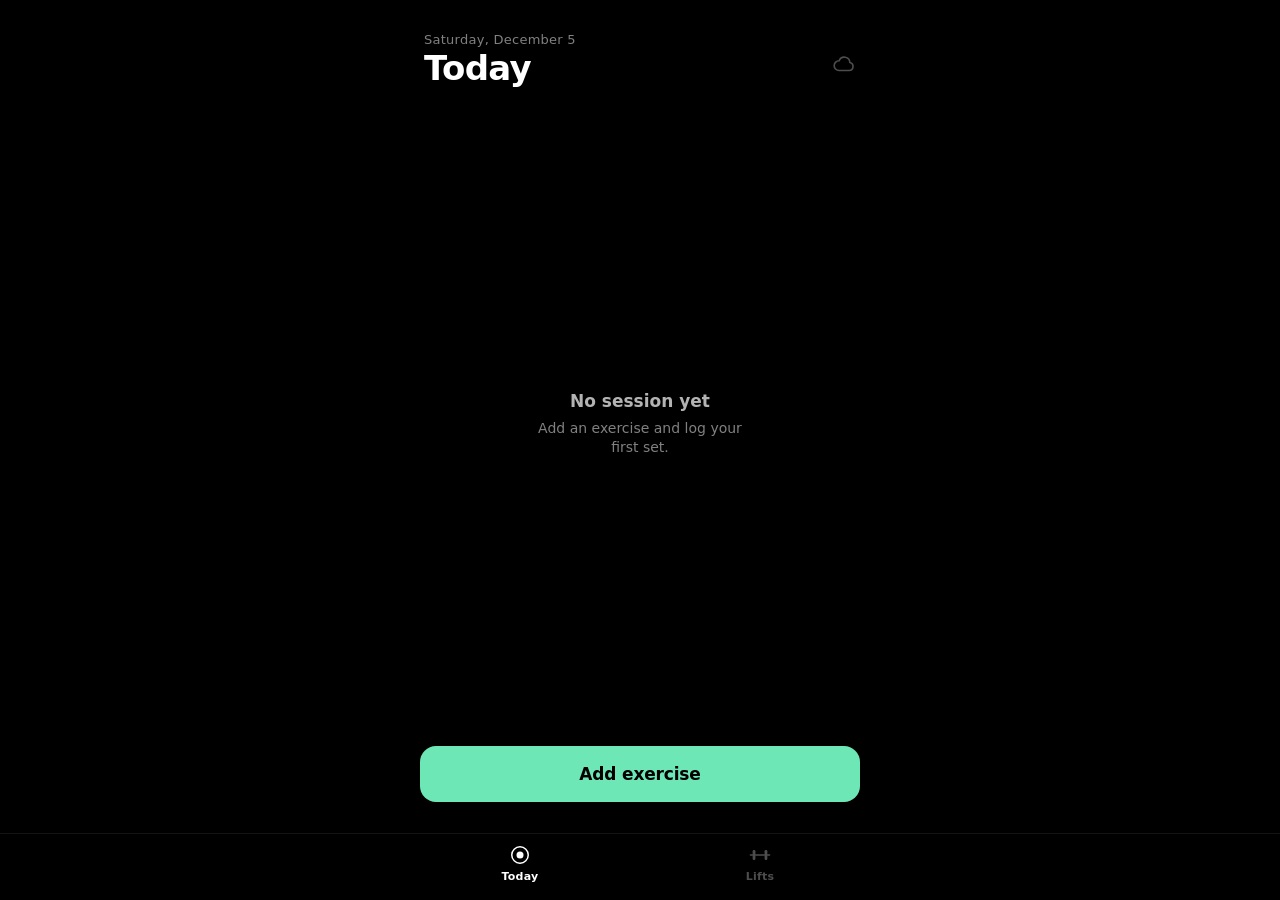
==== commit 3e90b373: "Plug the workout logger into the Train tile (bridge-adapted) public/tiles/train.html is the workout " ====
--- a/public/tiles/train.html
+++ b/public/tiles/train.html
@@ -105,6 +105,22 @@
     }
     .backbtn svg { display: block; }
 
+    /* ---- Cloud backup ------------------------------------------------------ */
+    .tb-row { display: flex; align-items: flex-start; justify-content: space-between; gap: 12px; }
+    .cloud-btn {
+      width: 44px;
+      min-height: 44px;
+      display: flex;
+      align-items: center;
+      justify-content: center;
+      color: var(--faint);
+      flex-shrink: 0;
+      margin: 10px -10px 0 0;
+    }
+    .cloud-btn.in { color: rgba(255, 255, 255, 0.65); }
+    .hint { font-size: 13px; color: var(--muted); line-height: 1.55; margin: 0 0 16px; }
+    .hint b { color: rgba(255, 255, 255, 0.75); font-weight: 600; }
+
     /* ---- Tab bar ---------------------------------------------------------- */
     .tabbar {
       position: fixed;
@@ -656,7 +672,57 @@
   <div class="app" id="app"></div>
 
   <script>
+  /* ====================================================================
+     VITALITY TILE BRIDGE — additive wrapper. The app below is VERBATIM from
+     index.html (same theme, every feature). Only its persistence is swapped:
+       • Sealed dashboard tile  → await window.Vitality.save(data) / .load()
+       • Opened on its own      → falls back to real localStorage on device
+     so the SAME file works in both places. Everything is inline; the sealed
+     tile makes no outside requests.
+     ================================================================= */
+  (function () {
+    var DATA_KEY = 'workout.v1';
+    var V = (typeof window !== 'undefined') ? window.Vitality : null;
+    var bridge = (V && typeof V.save === 'function' && typeof V.load === 'function') ? V : null;
+
+    // A localStorage-shaped store the verbatim app writes to. In the sealed
+    // tile real localStorage is blocked, so the main data blob mirrors to the
+    // host bridge; standalone this IS real localStorage (behavior unchanged).
+    function makeStore(seedMain) {
+      if (!bridge) return window.localStorage;
+      var mem = Object.create(null);
+      if (seedMain != null) mem[DATA_KEY] = seedMain;
+      return {
+        getItem: function (k) { return (k in mem) ? mem[k] : null; },
+        setItem: function (k, v) { mem[k] = String(v); if (k === DATA_KEY) { try { bridge.save(JSON.parse(mem[k])); } catch (e) {} } },
+        removeItem: function (k) { delete mem[k]; if (k === DATA_KEY) { try { bridge.save({}); } catch (e) {} } }
+      };
+    }
+
+    // Hydrate from the bridge (or fall through to localStorage) BEFORE the app's
+    // synchronous load() runs, so the app's own code stays unchanged.
+    async function boot() {
+      var seedMain = null;
+      if (bridge) {
+        try { var d = await bridge.load(); if (d && Array.isArray(d.exercises)) seedMain = JSON.stringify(d); } catch (e) {}
+      }
+      startApp(makeStore(seedMain));
+    }
+
+    /* ---- the app — VERBATIM from index.html. Its `localStorage` is the
+       parameter below, which shadows the global with the bridge-backed store. */
+    function startApp(localStorage) {
   'use strict';
+
+  /* ============ Cloud backup — paste your two Supabase values here ============
+     1) Create a free project at supabase.com
+     2) Run the SQL in supabase-setup.sql (Dashboard → SQL Editor → Run)
+     3) Paste your Project URL and anon key below
+        (Dashboard → Project Settings → Data API)
+     The anon key is PUBLIC by design — safe to keep in this file. The SQL turns
+     on row-level security, so an account can only ever see its own row. */
+  const SUPABASE_URL = 'PASTE_YOUR_PROJECT_URL_HERE';   // e.g. 'https://abcdefgh.supabase.co'
+  const SUPABASE_ANON_KEY = 'PASTE_YOUR_ANON_KEY_HERE'; // the long "anon public" key
 
   /* ================= Data ================= */
 
@@ -799,27 +865,13 @@
     </div>`;
   }
 
-  // Persistence. Inside the Vitality dashboard this tile runs in a sandboxed frame
-  // with NO localStorage, so it persists through the host bridge (window.Vitality,
-  // injected by tileBridge). Opened standalone (no bridge present) it falls back to
-  // localStorage, so the same file still works on its own.
-  const STORE = (() => {
-    const V = (typeof window !== 'undefined') ? window.Vitality : null;
-    if (V && typeof V.save === 'function' && typeof V.load === 'function') {
-      return { load: () => V.load(), save: (d) => { try { V.save(d); } catch (e) { /* ignore */ } } };
-    }
-    return {
-      load: () => { try { return JSON.parse(localStorage.getItem(KEY)); } catch (e) { return null; } },
-      save: (d) => { try { localStorage.setItem(KEY, JSON.stringify(d)); } catch (e) { /* ignore */ } },
-    };
-  })();
-
-  // db is populated by boot() once the store resolves; start with a safe empty shape.
-  let db = { exercises: [], unit: 'lb', sessions: [], today: null, view: { name: 'today' } };
-
-  // Normalise whatever the store returns (the bridge hands back [] when empty).
-  function normalize(d) {
-    if (!d || Array.isArray(d) || !Array.isArray(d.exercises)) d = { exercises: [], unit: 'lb' };
+  let db = load();
+
+  function load() {
+    let d = null;
+    try { d = JSON.parse(localStorage.getItem(KEY)); } catch (e) { /* corrupted — start fresh */ }
+    if (!d || !Array.isArray(d.exercises)) d = { exercises: [], unit: 'lb' };
+    // Migrations / defaults (Part 1 saves had no sessions or today)
     d.unit = d.unit || 'lb';
     d.sessions = Array.isArray(d.sessions) ? d.sessions : [];
     d.today = d.today || null;
@@ -827,7 +879,219 @@
     return d;
   }
 
-  function save() { STORE.save(db); }
+  // persist() only writes to this device. save() also stamps the change time and
+  // schedules a cloud push — call it for every DATA change (sets, exercises, unit).
+  // Navigation uses persist() so switching tabs can never clobber newer cloud data.
+  function persist() { localStorage.setItem(KEY, JSON.stringify(db)); }
+  function save() { db.updatedAt = Date.now(); persist(); schedulePush(); }
+
+  /* ================= Cloud sync (Supabase, plain fetch — no SDK) ================= */
+
+  const SB_ON = SUPABASE_URL.indexOf('https://') === 0;
+  const SESS_KEY = 'workout.sb.session';
+  let sbSession = null;
+  try { sbSession = JSON.parse(localStorage.getItem(SESS_KEY)); } catch (e) { /* signed out */ }
+  let syncState = { status: 'idle', at: null, error: null };
+  let pushTimer = null;
+
+  function setSession(s) {
+    sbSession = s;
+    if (s) localStorage.setItem(SESS_KEY, JSON.stringify(s));
+    else localStorage.removeItem(SESS_KEY);
+  }
+
+  function adoptAuth(j) {
+    setSession({
+      access_token: j.access_token,
+      refresh_token: j.refresh_token,
+      expires_at: Date.now() + (j.expires_in - 60) * 1000,
+      email: j.user.email,
+      user_id: j.user.id,
+    });
+  }
+
+  async function sbAuth(path, body) {
+    const res = await fetch(SUPABASE_URL + '/auth/v1/' + path, {
+      method: 'POST',
+      headers: { 'Content-Type': 'application/json', apikey: SUPABASE_ANON_KEY },
+      body: JSON.stringify(body),
+    });
+    const j = await res.json().catch(() => ({}));
+    if (!res.ok) throw new Error(j.error_description || j.msg || j.message || 'Could not reach the server');
+    return j;
+  }
+
+  // One button does both: sign in, or create the account the first time.
+  async function signInOrCreate(email, password) {
+    try {
+      adoptAuth(await sbAuth('token?grant_type=password', { email, password }));
+    } catch (e) {
+      let j;
+      try { j = await sbAuth('signup', { email, password }); }
+      catch (e2) {
+        throw new Error(/already/i.test(e2.message) ? 'Wrong password for this email.' : e2.message);
+      }
+      if (!j.access_token) throw new Error('Account created — check your inbox to confirm, then sign in again.');
+      adoptAuth(j);
+    }
+  }
+
+  async function freshToken() {
+    if (!sbSession) return null;
+    if (Date.now() < sbSession.expires_at) return sbSession.access_token;
+    try {
+      adoptAuth(await sbAuth('token?grant_type=refresh_token', { refresh_token: sbSession.refresh_token }));
+      return sbSession.access_token;
+    } catch (e) { setSession(null); return null; }
+  }
+
+  async function sbTable(method, query, body) {
+    const token = await freshToken();
+    if (!token) throw new Error('Signed out');
+    const res = await fetch(SUPABASE_URL + '/rest/v1/backups' + query, {
+      method,
+      headers: {
+        apikey: SUPABASE_ANON_KEY,
+        Authorization: 'Bearer ' + token,
+        'Content-Type': 'application/json',
+        Prefer: method === 'POST' ? 'resolution=merge-duplicates,return=minimal' : '',
+      },
+      body: body ? JSON.stringify(body) : undefined,
+    });
+    if (!res.ok) throw new Error('Sync failed (' + res.status + ')');
+    return method === 'GET' ? res.json() : null;
+  }
+
+  async function pushBackup() {
+    const data = Object.assign({}, db);
+    delete data.view; // which screen is open stays device-local
+    await sbTable('POST', '', [{ user_id: sbSession.user_id, data, updated_at: new Date().toISOString() }]);
+  }
+
+  // Pull the cloud copy; newer side wins (simple last-write-wins).
+  async function syncNow() {
+    if (!SB_ON || !sbSession) return;
+    syncState = { status: 'syncing', at: syncState.at, error: null };
+    try {
+      const rows = await sbTable('GET', '?select=data', null);
+      const remote = rows && rows[0] ? rows[0].data : null;
+      const remoteAt = remote && remote.updatedAt ? remote.updatedAt : 0;
+      const localAt = db.updatedAt || 0;
+      if (remote && remoteAt > localAt) {
+        remote.view = db.view; // keep this device's screen
+        db = remote;
+        persist();
+        render();
+      } else if (localAt > remoteAt) {
+        await pushBackup();
+      }
+      syncState = { status: 'ok', at: Date.now(), error: null };
+    } catch (e) {
+      syncState = { status: 'error', at: syncState.at, error: e.message };
+    }
+  }
+
+  // Debounced push ~1.5s after the last data change, so a burst of sets is one write.
+  function schedulePush() {
+    if (!SB_ON || !sbSession) return;
+    clearTimeout(pushTimer);
+    pushTimer = setTimeout(async () => {
+      try { await pushBackup(); syncState = { status: 'ok', at: Date.now(), error: null }; }
+      catch (e) { syncState = { status: 'error', at: syncState.at, error: e.message }; }
+    }, 1500);
+  }
+
+  /* ---- Backup sheet (cloud icon in the title bar) ---- */
+
+  function cloudBtnHtml() {
+    return `<button class="cloud-btn ${sbSession ? 'in' : ''}" id="cloudBtn" aria-label="Backup">
+      <svg width="24" height="24" viewBox="0 0 24 24" fill="none">
+        <path d="M7 18.5h10a4 4 0 0 0 .8-7.92 5.5 5.5 0 0 0-10.63-1.9A4.75 4.75 0 0 0 7 18.5z" stroke="currentColor" stroke-width="1.6" stroke-linejoin="round"/>
+      </svg>
+    </button>`;
+  }
+
+  function wireCloud() {
+    const b = document.getElementById('cloudBtn');
+    if (b) b.addEventListener('click', openBackupSheet);
+  }
+
+  function openBackupSheet() {
+    const statusLine =
+      syncState.status === 'ok' && syncState.at ? 'Last synced ' + fmtTime(syncState.at)
+      : syncState.status === 'syncing' ? 'Syncing…'
+      : syncState.status === 'error' ? 'Sync issue — ' + syncState.error
+      : 'Waiting for first sync';
+
+    let inner;
+    if (!SB_ON) {
+      inner = `
+        <h2>Backup</h2>
+        <p class="hint">Backup is off, so your data lives only on this device for now.
+        To turn it on: create a free project at <b>supabase.com</b>, run the SQL in
+        <b>supabase-setup.sql</b>, then paste your Project URL and anon key at the top
+        of <b>index.html</b> (look for <b>PASTE_YOUR_PROJECT_URL_HERE</b>).</p>
+        <button class="btn-outline" id="bkClose">Close</button>`;
+    } else if (sbSession) {
+      inner = `
+        <h2>Backup</h2>
+        <p class="hint">Signed in as <b>${esc(sbSession.email)}</b><br>${esc(statusLine)}</p>
+        <button class="btn-primary" id="bkSync">Sync now</button>
+        <button class="btn-quiet" id="bkOut">Sign out</button>`;
+    } else {
+      inner = `
+        <h2>Backup</h2>
+        <p class="hint">One account, every device. First time? The same button creates your account.</p>
+        <input class="name-input" id="bkEmail" type="email" placeholder="Email" autocomplete="email" />
+        <input class="name-input" id="bkPass" type="password" placeholder="Password (6+ characters)" autocomplete="current-password" />
+        <p class="hint" id="bkErr" style="display:none"></p>
+        <button class="btn-primary" id="bkIn">Sign in</button>`;
+    }
+
+    const wrap = document.createElement('div');
+    wrap.innerHTML = `<div class="overlay" id="ovl"></div><div class="sheet">${inner}</div>`;
+    document.body.appendChild(wrap);
+    const close = () => wrap.remove();
+    const el = id => wrap.querySelector(id);
+    el('#ovl').addEventListener('click', close);
+
+    if (el('#bkClose')) el('#bkClose').addEventListener('click', close);
+
+    if (el('#bkSync')) el('#bkSync').addEventListener('click', async () => {
+      el('#bkSync').textContent = 'Syncing…';
+      await syncNow();
+      close();
+      openBackupSheet(); // reopen with fresh status
+    });
+
+    if (el('#bkOut')) el('#bkOut').addEventListener('click', () => {
+      setSession(null); // local data stays on the device
+      close();
+      render();
+    });
+
+    if (el('#bkIn')) el('#bkIn').addEventListener('click', async () => {
+      const email = el('#bkEmail').value.trim();
+      const pass = el('#bkPass').value;
+      const err = el('#bkErr');
+      if (!email || pass.length < 6) {
+        err.style.display = 'block';
+        err.textContent = 'Enter your email and a password of at least 6 characters.';
+        return;
+      }
+      el('#bkIn').textContent = 'Signing in…';
+      try {
+        await signInOrCreate(email, pass);
+        await syncNow();
+        close();
+        render();
+      } catch (e) {
+        el('#bkIn').textContent = 'Sign in';
+        err.style.display = 'block';
+        err.textContent = e.message;
+      }
+    });
+  }
 
   function uid() {
     return (crypto.randomUUID ? crypto.randomUUID() : Date.now() + '-' + Math.random().toString(36).slice(2));
@@ -957,7 +1221,7 @@
     else { db.view = { name: 'today' }; renderToday(); }
   }
 
-  function go(view) { db.view = view; save(); render(); window.scrollTo(0, 0); }
+  function go(view) { db.view = view; persist(); render(); window.scrollTo(0, 0); }
 
   function tabbarHtml(active) {
     return `
@@ -1064,8 +1328,13 @@
 
     app.innerHTML = `
       <header class="titlebar">
-        <p class="eyebrow">${esc(dateStr)}</p>
-        <h1>Today</h1>
+        <div class="tb-row">
+          <div>
+            <p class="eyebrow">${esc(dateStr)}</p>
+            <h1>Today</h1>
+          </div>
+          ${cloudBtnHtml()}
+        </div>
       </header>
       <main>
         ${exs.length ? cards : `
@@ -1081,6 +1350,7 @@
       ${tabbarHtml('today')}`;
 
     wireTabs();
+    wireCloud();
     document.getElementById('addToSession').addEventListener('click', openAddToSessionSheet);
     const fin = document.getElementById('finish');
     if (fin) fin.addEventListener('click', finishSession);
@@ -1434,8 +1704,13 @@
 
     app.innerHTML = `
       <header class="titlebar">
-        <p class="eyebrow">${db.exercises.length} lift${db.exercises.length === 1 ? '' : 's'}</p>
-        <h1>Lifts</h1>
+        <div class="tb-row">
+          <div>
+            <p class="eyebrow">${db.exercises.length} lift${db.exercises.length === 1 ? '' : 's'}</p>
+            <h1>Lifts</h1>
+          </div>
+          ${cloudBtnHtml()}
+        </div>
       </header>
       <main>
         ${db.exercises.length ? `<div>${rows}</div>` : `
@@ -1448,6 +1723,7 @@
       ${tabbarHtml('lifts')}`;
 
     wireTabs();
+    wireCloud();
     app.querySelectorAll('[data-open]').forEach(b =>
       b.addEventListener('click', () => go({ name: 'ex', id: b.dataset.open, from: 'lifts' })));
     document.getElementById('addEx').addEventListener('click', openNewExerciseSheet);
@@ -1667,12 +1943,12 @@
 
   /* ================= Boot ================= */
 
-  // Load through the bridge (async) before the first paint, then render.
-  (async function boot() {
-    let raw = null;
-    try { raw = await Promise.resolve(STORE.load()); } catch (e) { raw = null; }
-    db = normalize(raw);
-    render();
+  render();
+  if (SB_ON && sbSession) syncNow();       // pull/push on launch
+  window.addEventListener('online', () => { if (SB_ON && sbSession) syncNow(); });
+    }
+
+    boot();
   })();
   </script>
 </body>
